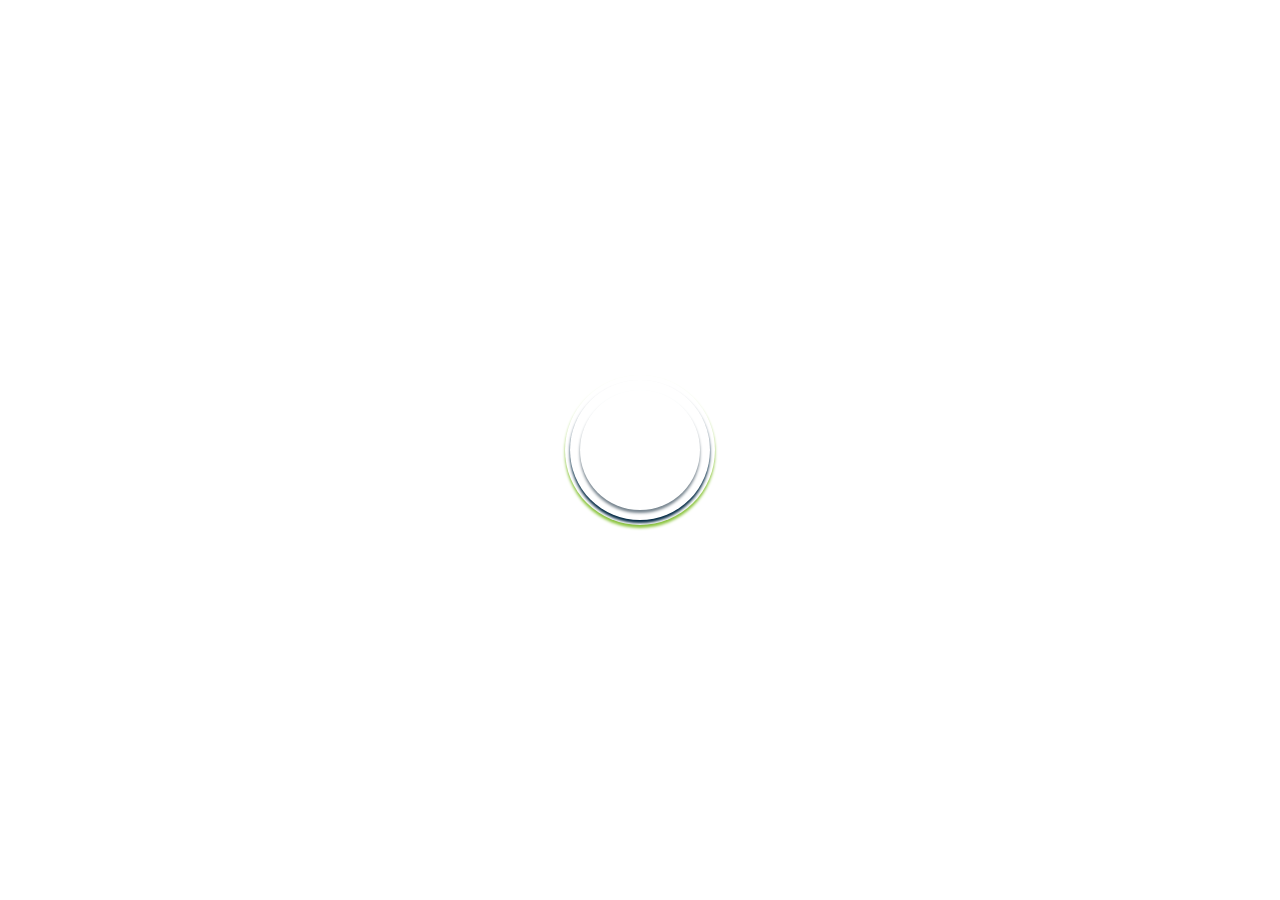
==== index.html @ ec99e716 "Auto-generated commit" ====
<!doctype html>
<html>
<head><base href="https://adjuno-theme.github.io/evcargo-default-theme/">
  <meta charset="utf-8">
  <title>Adjuno Admin Management</title>

  <meta name="viewport" content="width=device-width, initial-scale=1">
  <link rel="icon" type="image/png" href="favicon.png">
  <link rel="icon" type="image/x-icon" href="favicon.ico">
  <link href="//fonts.googleapis.com/css?family=Nunito:300,300i,400,400i,600,600i,700,700i&display=swap" rel="stylesheet">
<link rel="stylesheet" href="styles.d1c748e801313a92c4a6.css"></head>
<body>
  <ngx-app>Loading...</ngx-app>

  <style>@-webkit-keyframes spin{0%{transform:rotate(0)}100%{transform:rotate(360deg)}}@-moz-keyframes spin{0%{-moz-transform:rotate(0)}100%{-moz-transform:rotate(360deg)}}@keyframes spin{0%{transform:rotate(0)}100%{transform:rotate(360deg)}}.spinner{position:fixed;top:0;left:0;width:100%;height:100%;z-index:1003;background: #ffffff;overflow:hidden}  .spinner div:first-child{display:block;position:relative;left:50%;top:50%;width:150px;height:150px;margin:-75px 0 0 -75px;border-radius:50%;box-shadow:0 3px 3px 0 #8dc63f;transform:translate3d(0,0,0);animation:spin 2s linear infinite}  .spinner div:first-child:after,.spinner div:first-child:before{content:'';position:absolute;border-radius:50%}  .spinner div:first-child:before{top:5px;left:5px;right:5px;bottom:5px;box-shadow:0 3px 3px 0 #012842;-webkit-animation:spin 3s linear infinite;animation:spin 3s linear infinite}  .spinner div:first-child:after{top:15px;left:15px;right:15px;bottom:15px;box-shadow:0 3px 3px 0 #76848e;animation:spin 1.5s linear infinite}</style>
  <div id="nb-global-spinner" class="spinner">
    <div class="blob blob-0"></div>
    <div class="blob blob-1"></div>
    <div class="blob blob-2"></div>
    <div class="blob blob-3"></div>
    <div class="blob blob-4"></div>
    <div class="blob blob-5"></div>
  </div>

<script type="text/javascript" src="runtime.bfa1844aef1e2ec334e7.js"></script><script type="text/javascript" src="polyfills.6a606dadf90bb4758290.js"></script><script type="text/javascript" src="scripts.ae7ab52264664e9385f7.js"></script><script type="text/javascript" src="main.8f6094cec7e2398daaf5.js"></script></body>
</html>
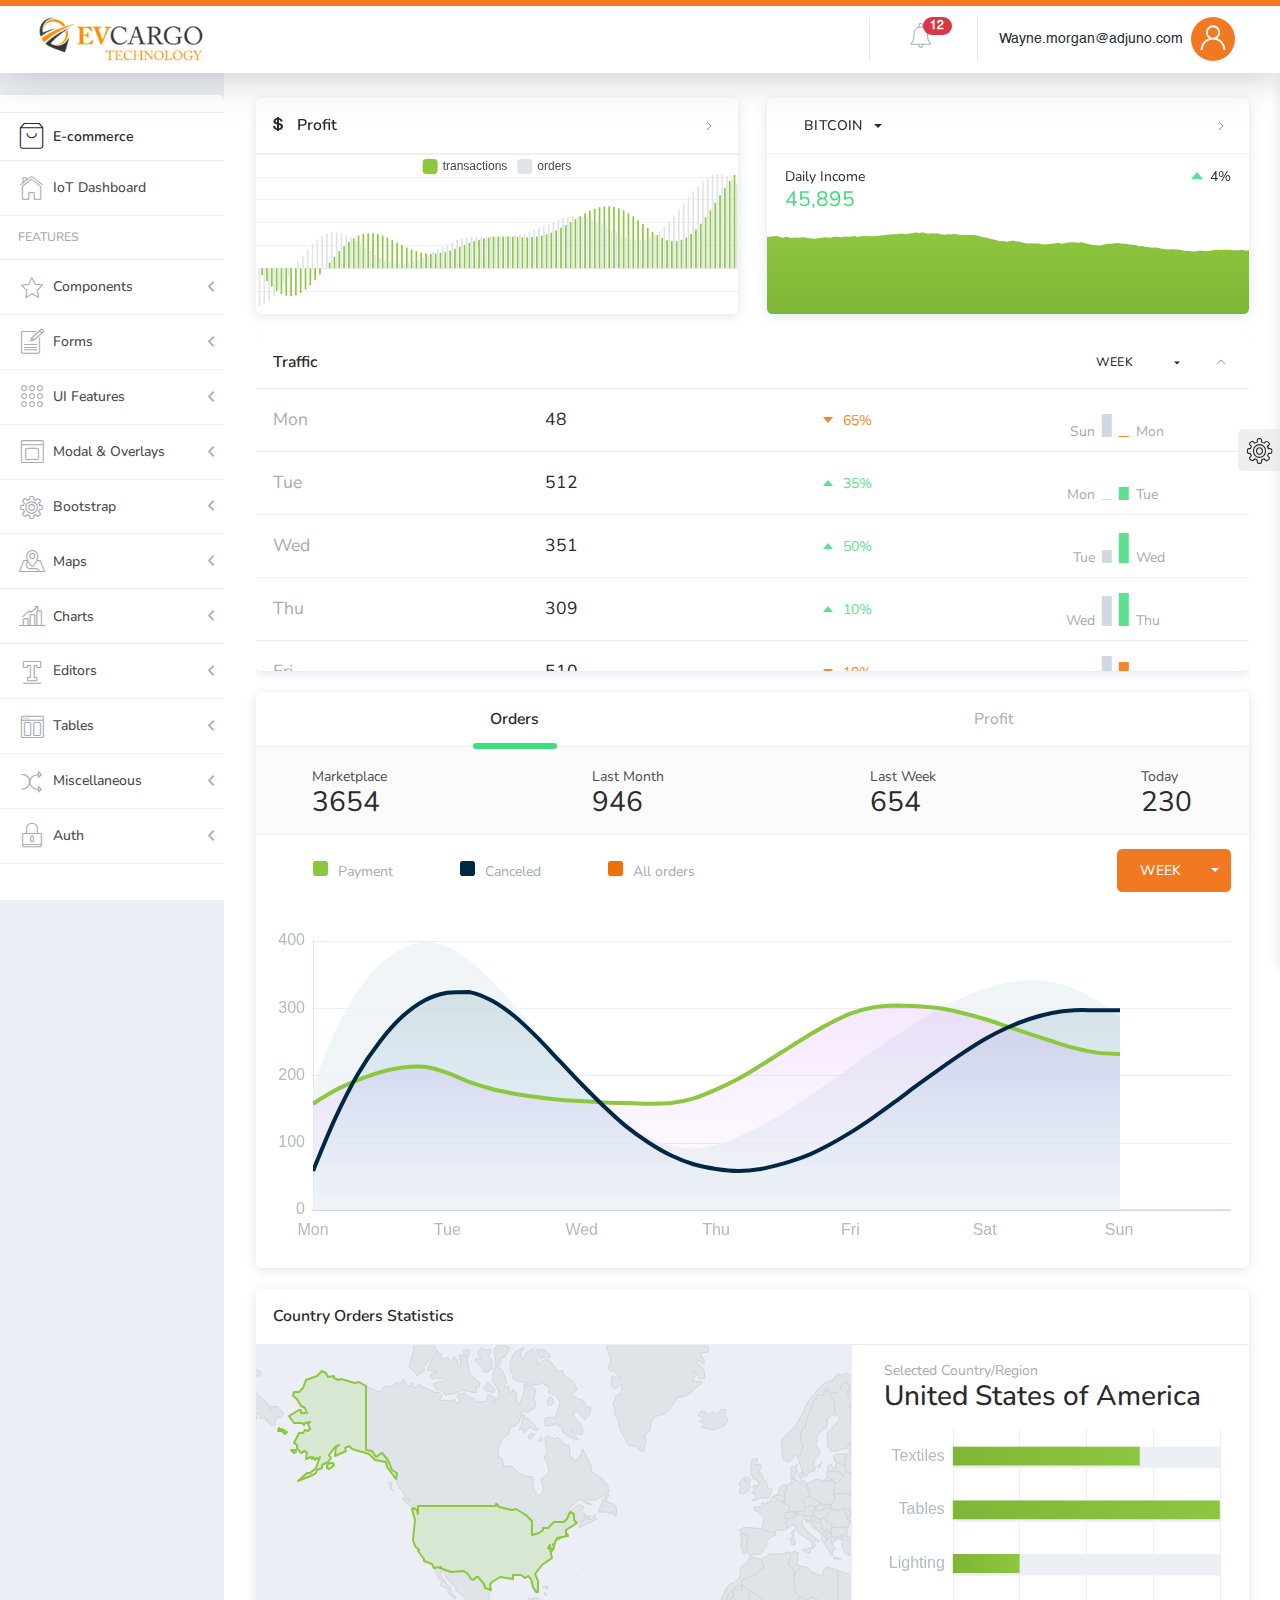
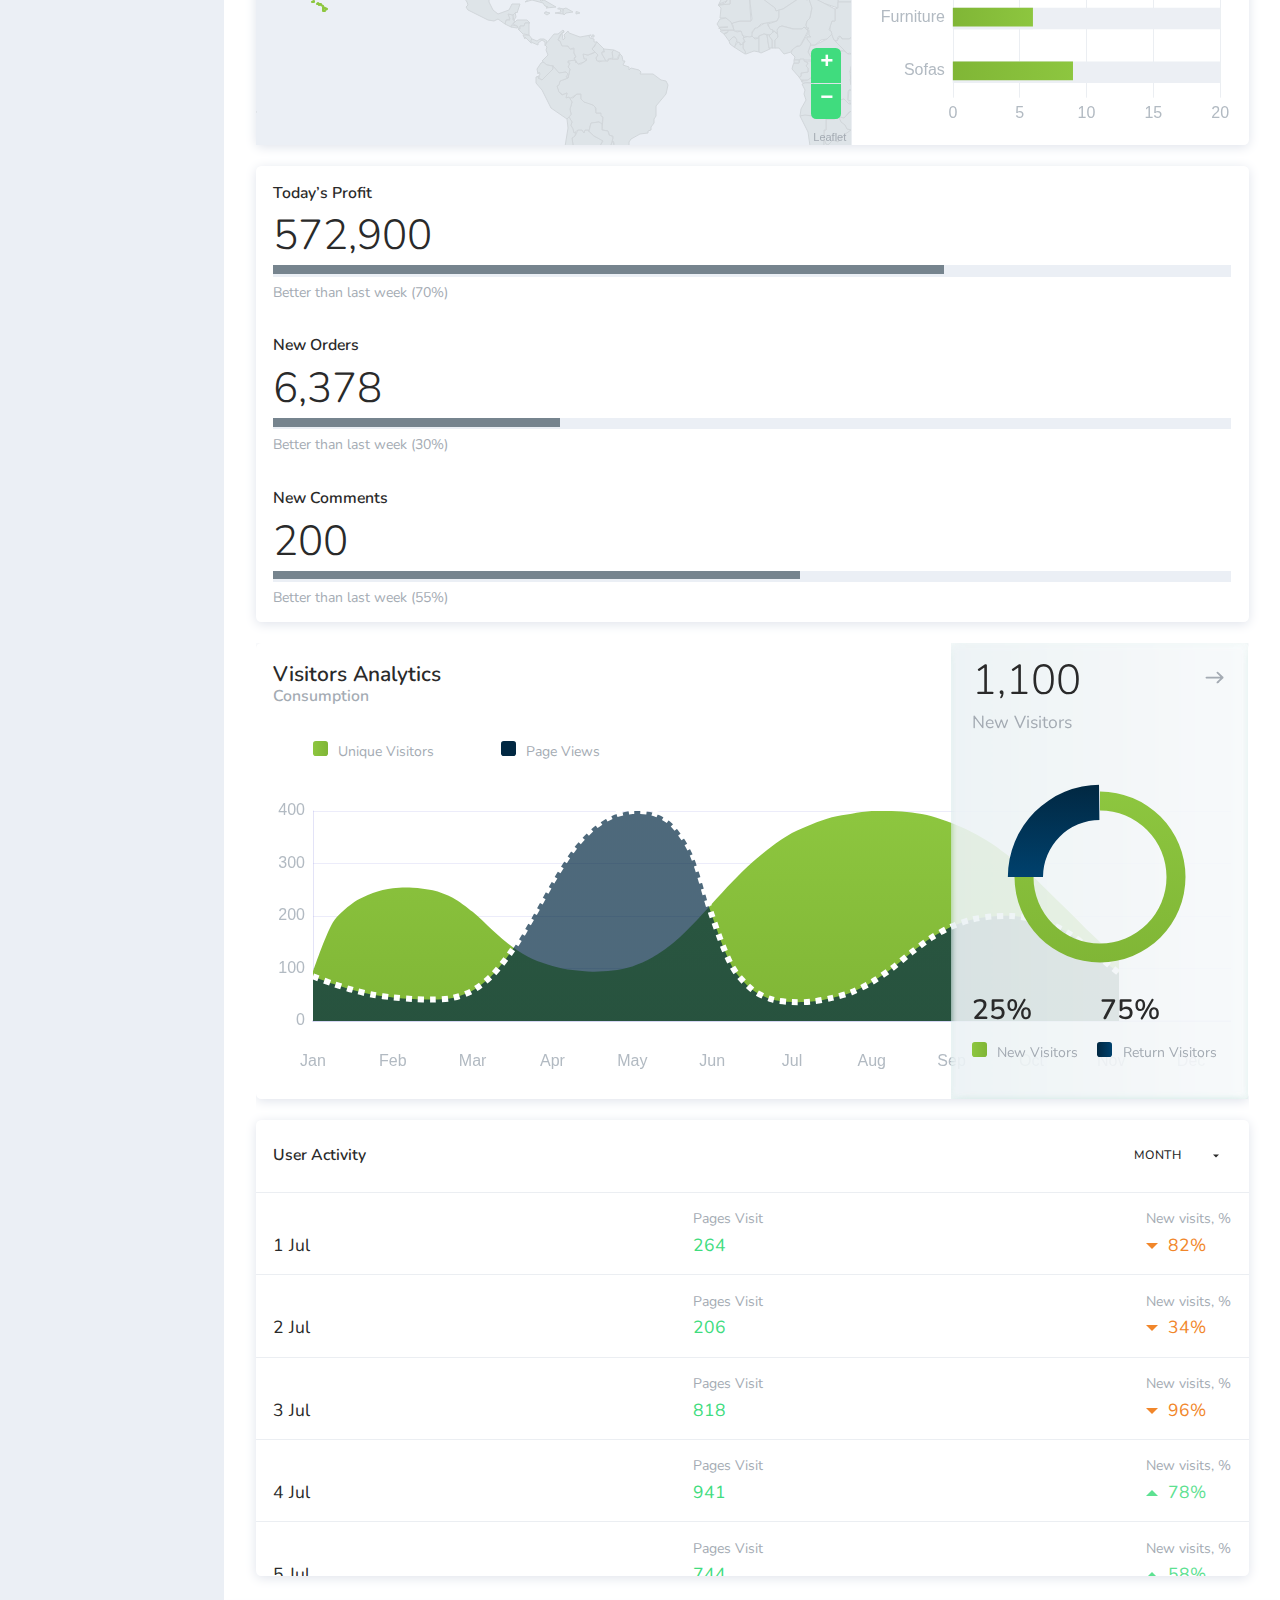
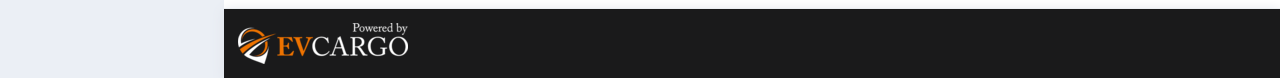
==== commit 7a2edfc6: "Auto-generated commit" ====
--- a/index.html
+++ b/index.html
@@ -1,27 +1,26 @@
-<!doctype html>
-<html>
-<head>-<base href="https://adjuno-theme.github.io/evcargo-default-theme/">
-  <meta charset="utf-8">
-  <title>Adjuno Admin Management</title>
-
-  <meta name="viewport" content="width=device-width, initial-scale=1">
-  <link rel="icon" type="image/png" href="favicon.png">
-  <link rel="icon" type="image/x-icon" href="favicon.ico">
-  <link href="//fonts.googleapis.com/css?family=Nunito:300,300i,400,400i,600,600i,700,700i&display=swap" rel="stylesheet">
-<link rel="stylesheet" href="styles.d1c748e801313a92c4a6.css"></head>
-<body>
-  <ngx-app>Loading...</ngx-app>
-
-  <style>@-webkit-keyframes spin{0%{transform:rotate(0)}100%{transform:rotate(360deg)}}@-moz-keyframes spin{0%{-moz-transform:rotate(0)}100%{-moz-transform:rotate(360deg)}}@keyframes spin{0%{transform:rotate(0)}100%{transform:rotate(360deg)}}.spinner{position:fixed;top:0;left:0;width:100%;height:100%;z-index:1003;background: #ffffff;overflow:hidden}  .spinner div:first-child{display:block;position:relative;left:50%;top:50%;width:150px;height:150px;margin:-75px 0 0 -75px;border-radius:50%;box-shadow:0 3px 3px 0 #8dc63f;transform:translate3d(0,0,0);animation:spin 2s linear infinite}  .spinner div:first-child:after,.spinner div:first-child:before{content:'';position:absolute;border-radius:50%}  .spinner div:first-child:before{top:5px;left:5px;right:5px;bottom:5px;box-shadow:0 3px 3px 0 #012842;-webkit-animation:spin 3s linear infinite;animation:spin 3s linear infinite}  .spinner div:first-child:after{top:15px;left:15px;right:15px;bottom:15px;box-shadow:0 3px 3px 0 #76848e;animation:spin 1.5s linear infinite}</style>
-  <div id="nb-global-spinner" class="spinner">
-    <div class="blob blob-0"></div>
-    <div class="blob blob-1"></div>
-    <div class="blob blob-2"></div>
-    <div class="blob blob-3"></div>
-    <div class="blob blob-4"></div>
-    <div class="blob blob-5"></div>
-  </div>
-
-<script type="text/javascript" src="runtime.bfa1844aef1e2ec334e7.js"></script><script type="text/javascript" src="polyfills.6a606dadf90bb4758290.js"></script><script type="text/javascript" src="scripts.ae7ab52264664e9385f7.js"></script><script type="text/javascript" src="main.8f6094cec7e2398daaf5.js"></script></body>
-</html>
+<!doctype html>
+<html>
+<head>
+  <meta charset="utf-8">
+  <title>Adjuno Admin Management</title>
+
+  <meta name="viewport" content="width=device-width, initial-scale=1">
+  <link rel="icon" type="image/png" href="favicon.png">
+  <link rel="icon" type="image/x-icon" href="favicon.ico">
+  <link href="//fonts.googleapis.com/css?family=Nunito:300,300i,400,400i,600,600i,700,700i&display=swap" rel="stylesheet">
+<link rel="stylesheet" href="styles.683ed23630649c863e9c.css"></head>
+<body>
+  <ngx-app>Loading...</ngx-app>
+
+  <style>@-webkit-keyframes spin{0%{transform:rotate(0)}100%{transform:rotate(360deg)}}@-moz-keyframes spin{0%{-moz-transform:rotate(0)}100%{-moz-transform:rotate(360deg)}}@keyframes spin{0%{transform:rotate(0)}100%{transform:rotate(360deg)}}.spinner{position:fixed;top:0;left:0;width:100%;height:100%;z-index:1003;background: #ffffff;overflow:hidden}  .spinner div:first-child{display:block;position:relative;left:50%;top:50%;width:150px;height:150px;margin:-75px 0 0 -75px;border-radius:50%;box-shadow:0 3px 3px 0 #8dc63f;transform:translate3d(0,0,0);animation:spin 2s linear infinite}  .spinner div:first-child:after,.spinner div:first-child:before{content:'';position:absolute;border-radius:50%}  .spinner div:first-child:before{top:5px;left:5px;right:5px;bottom:5px;box-shadow:0 3px 3px 0 #012842;-webkit-animation:spin 3s linear infinite;animation:spin 3s linear infinite}  .spinner div:first-child:after{top:15px;left:15px;right:15px;bottom:15px;box-shadow:0 3px 3px 0 #76848e;animation:spin 1.5s linear infinite}</style>
+  <div id="nb-global-spinner" class="spinner">
+    <div class="blob blob-0"></div>
+    <div class="blob blob-1"></div>
+    <div class="blob blob-2"></div>
+    <div class="blob blob-3"></div>
+    <div class="blob blob-4"></div>
+    <div class="blob blob-5"></div>
+  </div>
+
+<script type="text/javascript" src="runtime.a4d136b8e45cb15deddc.js"></script><script type="text/javascript" src="polyfills.6a606dadf90bb4758290.js"></script><script type="text/javascript" src="scripts.ae7ab52264664e9385f7.js"></script><script type="text/javascript" src="main.03515980214619b81fa0.js"></script></body>
+</html>
--- a/styles.683ed23630649c863e9c.css
+++ b/styles.683ed23630649c863e9c.css
@@ -0,0 +1,31 @@
+@charset "UTF-8";/*!
+ * Bootstrap v4.0.0 (https://getbootstrap.com)
+ * Copyright 2011-2018 The Bootstrap Authors
+ * Copyright 2011-2018 Twitter, Inc.
+ * Licensed under MIT (https://github.com/twbs/bootstrap/blob/master/LICENSE)
+ */:root{--blue:#007bff;--indigo:#6610f2;--purple:#6f42c1;--pink:#e83e8c;--red:#dc3545;--orange:#fd7e14;--yellow:#ffc107;--green:#28a745;--teal:#20c997;--cyan:#17a2b8;--white:#fff;--gray:#6c757d;--gray-dark:#343a40;--primary:#007bff;--secondary:#6c757d;--success:#28a745;--info:#17a2b8;--warning:#ffc107;--danger:#dc3545;--light:#f8f9fa;--dark:#343a40;--breakpoint-xs:0;--breakpoint-sm:576px;--breakpoint-md:768px;--breakpoint-lg:992px;--breakpoint-xl:1200px;--font-family-sans-serif:-apple-system,BlinkMacSystemFont,"Segoe UI",Roboto,"Helvetica Neue",Arial,sans-serif,"Apple Color Emoji","Segoe UI Emoji","Segoe UI Symbol";--font-family-monospace:SFMono-Regular,Menlo,Monaco,Consolas,"Liberation Mono","Courier New",monospace}*,::after,::before{box-sizing:border-box}html{font-family:sans-serif;-webkit-text-size-adjust:100%;-ms-text-size-adjust:100%;-ms-overflow-style:scrollbar;-webkit-tap-highlight-color:transparent}@-ms-viewport{width:device-width}article,aside,dialog,figcaption,figure,footer,header,hgroup,main,nav,section{display:block}body{font-family:-apple-system,BlinkMacSystemFont,"Segoe UI",Roboto,"Helvetica Neue",Arial,sans-serif,"Apple Color Emoji","Segoe UI Emoji","Segoe UI Symbol";font-size:1rem;font-weight:400;line-height:1.5;color:#212529;text-align:left;background-color:#fff}[tabindex="-1"]:focus{outline:0!important}h1,h2,h3,h4,h5,h6{margin-top:0;margin-bottom:.5rem}dl,ol,p,ul{margin-top:0;margin-bottom:1rem}abbr[data-original-title],abbr[title]{text-decoration:underline;-webkit-text-decoration:underline dotted;text-decoration:underline dotted;cursor:help;border-bottom:0}address{margin-bottom:1rem;font-style:normal;line-height:inherit}ol ol,ol ul,ul ol,ul ul{margin-bottom:0}dt{font-weight:700}dd{margin-bottom:.5rem;margin-left:0}blockquote,figure{margin:0 0 1rem}dfn{font-style:italic}a{color:#007bff;text-decoration:none;-webkit-text-decoration-skip:objects}a:hover{color:#0056b3;text-decoration:underline}a:not([href]):not([tabindex]),a:not([href]):not([tabindex]):focus,a:not([href]):not([tabindex]):hover{color:inherit;text-decoration:none}a:not([href]):not([tabindex]):focus{outline:0}pre{margin-top:0;margin-bottom:1rem;overflow:auto;-ms-overflow-style:scrollbar}svg:not(:root){overflow:hidden}table{border-collapse:collapse}caption{padding-top:.75rem;padding-bottom:.75rem;color:#6c757d;text-align:left;caption-side:bottom}th{text-align:inherit}label{display:inline-block;margin-bottom:.5rem}button{border-radius:0}button:focus{outline:dotted 1px;outline:-webkit-focus-ring-color auto 5px}button,input,optgroup,select,textarea{font-family:inherit}[type=reset],[type=submit],button,html [type=button]{-webkit-appearance:button}input[type=checkbox],input[type=radio]{box-sizing:border-box;padding:0}input[type=date],input[type=datetime-local],input[type=month],input[type=time]{-webkit-appearance:listbox}textarea{resize:vertical;overflow:auto}fieldset{min-width:0;margin:0;border:0}legend{width:100%;max-width:100%;margin-bottom:.5rem;font-size:1.5rem;line-height:inherit;color:inherit}[type=search]{outline-offset:-2px;-webkit-appearance:none}[type=search]::-webkit-search-cancel-button,[type=search]::-webkit-search-decoration{-webkit-appearance:none}::-webkit-file-upload-button{font:inherit;-webkit-appearance:button}output{display:inline-block}summary{cursor:pointer;display:list-item}[hidden]{display:none!important}.h1,.h2,.h3,.h4,.h5,.h6,h1,h2,h3,h4,h5,h6{margin-bottom:.5rem;font-family:inherit;font-weight:500;line-height:1.2;color:inherit}.h1,h1{font-size:2.5rem}.h2,h2{font-size:2rem}.h3,h3{font-size:1.75rem}.h4,h4{font-size:1.5rem}.h5,h5{font-size:1.25rem}.h6,h6{font-size:1rem}.lead{font-size:1.25rem;font-weight:300}.display-1{font-size:6rem;font-weight:300;line-height:1.2}.display-2{font-size:5.5rem;font-weight:300;line-height:1.2}.display-3{font-size:4.5rem;font-weight:300;line-height:1.2}.display-4{font-size:3.5rem;font-weight:300;line-height:1.2}hr{box-sizing:content-box;margin-top:1rem;margin-bottom:1rem;border:0;border-top:1px solid rgba(0,0,0,.1)}.small,small{font-size:80%;font-weight:400}.mark,mark{padding:.2em;background-color:#fcf8e3}.list-inline,.list-unstyled{padding-left:0;list-style:none}.list-inline-item{display:inline-block}.list-inline-item:not(:last-child){margin-right:.5rem}.initialism{font-size:90%;text-transform:uppercase}.blockquote{margin-bottom:1rem;font-size:1.25rem}.blockquote-footer{display:block;font-size:80%;color:#6c757d}.blockquote-footer::before{content:"\2014 \00A0"}.img-fluid{max-width:100%;height:auto}.img-thumbnail{padding:.25rem;background-color:#fff;border:1px solid #dee2e6;border-radius:.25rem;max-width:100%;height:auto}.figure{display:inline-block}.figure-img{margin-bottom:.5rem;line-height:1}.figure-caption{font-size:90%;color:#6c757d}code,kbd,pre,samp{font-family:SFMono-Regular,Menlo,Monaco,Consolas,"Liberation Mono","Courier New",monospace}code{color:#e83e8c;word-break:break-word}a>code{color:inherit}kbd{padding:.2rem .4rem;color:#fff;background-color:#212529;border-radius:.2rem}kbd kbd{padding:0;font-size:100%;font-weight:700}pre code{font-size:inherit;color:inherit;word-break:normal}.pre-scrollable{max-height:340px;overflow-y:scroll}.row{display:-ms-flexbox;display:flex;-ms-flex-wrap:wrap;flex-wrap:wrap}.col,.col-1,.col-10,.col-11,.col-12,.col-2,.col-3,.col-4,.col-5,.col-6,.col-7,.col-8,.col-9,.col-auto,.col-lg,.col-lg-1,.col-lg-10,.col-lg-11,.col-lg-12,.col-lg-2,.col-lg-3,.col-lg-4,.col-lg-5,.col-lg-6,.col-lg-7,.col-lg-8,.col-lg-9,.col-lg-auto,.col-md,.col-md-1,.col-md-10,.col-md-11,.col-md-12,.col-md-2,.col-md-3,.col-md-4,.col-md-5,.col-md-6,.col-md-7,.col-md-8,.col-md-9,.col-md-auto,.col-sm,.col-sm-1,.col-sm-10,.col-sm-11,.col-sm-12,.col-sm-2,.col-sm-3,.col-sm-4,.col-sm-5,.col-sm-6,.col-sm-7,.col-sm-8,.col-sm-9,.col-sm-auto,.col-xl,.col-xl-1,.col-xl-10,.col-xl-11,.col-xl-12,.col-xl-2,.col-xl-3,.col-xl-4,.col-xl-5,.col-xl-6,.col-xl-7,.col-xl-8,.col-xl-9,.col-xl-auto{min-height:1px}.col{-ms-flex-preferred-size:0;flex-basis:0;-ms-flex-positive:1;flex-grow:1;max-width:100%}.col-auto{-ms-flex:0 0 auto;flex:0 0 auto;max-width:none}.col-1{-ms-flex:0 0 8.333333%;flex:0 0 8.333333%;max-width:8.333333%}.col-2{-ms-flex:0 0 16.666667%;flex:0 0 16.666667%;max-width:16.666667%}.col-3{-ms-flex:0 0 25%;flex:0 0 25%;max-width:25%}.col-4{-ms-flex:0 0 33.333333%;flex:0 0 33.333333%;max-width:33.333333%}.col-5{-ms-flex:0 0 41.666667%;flex:0 0 41.666667%;max-width:41.666667%}.col-6{-ms-flex:0 0 50%;flex:0 0 50%;max-width:50%}.col-7{-ms-flex:0 0 58.333333%;flex:0 0 58.333333%;max-width:58.333333%}.col-8{-ms-flex:0 0 66.666667%;flex:0 0 66.666667%;max-width:66.666667%}.col-9{-ms-flex:0 0 75%;flex:0 0 75%;max-width:75%}.col-10{-ms-flex:0 0 83.333333%;flex:0 0 83.333333%;max-width:83.333333%}.col-11{-ms-flex:0 0 91.666667%;flex:0 0 91.666667%;max-width:91.666667%}.col-12{-ms-flex:0 0 100%;flex:0 0 100%;max-width:100%}.order-first{-ms-flex-order:-1;order:-1}.order-last{-ms-flex-order:13;order:13}.order-0{-ms-flex-order:0;order:0}.order-1{-ms-flex-order:1;order:1}.order-2{-ms-flex-order:2;order:2}.order-3{-ms-flex-order:3;order:3}.order-4{-ms-flex-order:4;order:4}.order-5{-ms-flex-order:5;order:5}.order-6{-ms-flex-order:6;order:6}.order-7{-ms-flex-order:7;order:7}.order-8{-ms-flex-order:8;order:8}.order-9{-ms-flex-order:9;order:9}.order-10{-ms-flex-order:10;order:10}.order-11{-ms-flex-order:11;order:11}.order-12{-ms-flex-order:12;order:12}@media (min-width:576px){.col-sm{-ms-flex-preferred-size:0;flex-basis:0;-ms-flex-positive:1;flex-grow:1;max-width:100%}.col-sm-auto{-ms-flex:0 0 auto;flex:0 0 auto;width:auto;max-width:none}.col-sm-1{-ms-flex:0 0 8.333333%;flex:0 0 8.333333%;max-width:8.333333%}.col-sm-2{-ms-flex:0 0 16.666667%;flex:0 0 16.666667%;max-width:16.666667%}.col-sm-3{-ms-flex:0 0 25%;flex:0 0 25%;max-width:25%}.col-sm-4{-ms-flex:0 0 33.333333%;flex:0 0 33.333333%;max-width:33.333333%}.col-sm-5{-ms-flex:0 0 41.666667%;flex:0 0 41.666667%;max-width:41.666667%}.col-sm-6{-ms-flex:0 0 50%;flex:0 0 50%;max-width:50%}.col-sm-7{-ms-flex:0 0 58.333333%;flex:0 0 58.333333%;max-width:58.333333%}.col-sm-8{-ms-flex:0 0 66.666667%;flex:0 0 66.666667%;max-width:66.666667%}.col-sm-9{-ms-flex:0 0 75%;flex:0 0 75%;max-width:75%}.col-sm-10{-ms-flex:0 0 83.333333%;flex:0 0 83.333333%;max-width:83.333333%}.col-sm-11{-ms-flex:0 0 91.666667%;flex:0 0 91.666667%;max-width:91.666667%}.col-sm-12{-ms-flex:0 0 100%;flex:0 0 100%;max-width:100%}.order-sm-first{-ms-flex-order:-1;order:-1}.order-sm-last{-ms-flex-order:13;order:13}.order-sm-0{-ms-flex-order:0;order:0}.order-sm-1{-ms-flex-order:1;order:1}.order-sm-2{-ms-flex-order:2;order:2}.order-sm-3{-ms-flex-order:3;order:3}.order-sm-4{-ms-flex-order:4;order:4}.order-sm-5{-ms-flex-order:5;order:5}.order-sm-6{-ms-flex-order:6;order:6}.order-sm-7{-ms-flex-order:7;order:7}.order-sm-8{-ms-flex-order:8;order:8}.order-sm-9{-ms-flex-order:9;order:9}.order-sm-10{-ms-flex-order:10;order:10}.order-sm-11{-ms-flex-order:11;order:11}.order-sm-12{-ms-flex-order:12;order:12}.offset-sm-0{margin-left:0}.offset-sm-1{margin-left:8.333333%}.offset-sm-2{margin-left:16.666667%}.offset-sm-3{margin-left:25%}.offset-sm-4{margin-left:33.333333%}.offset-sm-5{margin-left:41.666667%}.offset-sm-6{margin-left:50%}.offset-sm-7{margin-left:58.333333%}.offset-sm-8{margin-left:66.666667%}.offset-sm-9{margin-left:75%}.offset-sm-10{margin-left:83.333333%}.offset-sm-11{margin-left:91.666667%}}@media (min-width:768px){.col-md{-ms-flex-preferred-size:0;flex-basis:0;-ms-flex-positive:1;flex-grow:1;max-width:100%}.col-md-auto{-ms-flex:0 0 auto;flex:0 0 auto;width:auto;max-width:none}.col-md-1{-ms-flex:0 0 8.333333%;flex:0 0 8.333333%;max-width:8.333333%}.col-md-2{-ms-flex:0 0 16.666667%;flex:0 0 16.666667%;max-width:16.666667%}.col-md-3{-ms-flex:0 0 25%;flex:0 0 25%;max-width:25%}.col-md-4{-ms-flex:0 0 33.333333%;flex:0 0 33.333333%;max-width:33.333333%}.col-md-5{-ms-flex:0 0 41.666667%;flex:0 0 41.666667%;max-width:41.666667%}.col-md-6{-ms-flex:0 0 50%;flex:0 0 50%;max-width:50%}.col-md-7{-ms-flex:0 0 58.333333%;flex:0 0 58.333333%;max-width:58.333333%}.col-md-8{-ms-flex:0 0 66.666667%;flex:0 0 66.666667%;max-width:66.666667%}.col-md-9{-ms-flex:0 0 75%;flex:0 0 75%;max-width:75%}.col-md-10{-ms-flex:0 0 83.333333%;flex:0 0 83.333333%;max-width:83.333333%}.col-md-11{-ms-flex:0 0 91.666667%;flex:0 0 91.666667%;max-width:91.666667%}.col-md-12{-ms-flex:0 0 100%;flex:0 0 100%;max-width:100%}.order-md-first{-ms-flex-order:-1;order:-1}.order-md-last{-ms-flex-order:13;order:13}.order-md-0{-ms-flex-order:0;order:0}.order-md-1{-ms-flex-order:1;order:1}.order-md-2{-ms-flex-order:2;order:2}.order-md-3{-ms-flex-order:3;order:3}.order-md-4{-ms-flex-order:4;order:4}.order-md-5{-ms-flex-order:5;order:5}.order-md-6{-ms-flex-order:6;order:6}.order-md-7{-ms-flex-order:7;order:7}.order-md-8{-ms-flex-order:8;order:8}.order-md-9{-ms-flex-order:9;order:9}.order-md-10{-ms-flex-order:10;order:10}.order-md-11{-ms-flex-order:11;order:11}.order-md-12{-ms-flex-order:12;order:12}.offset-md-0{margin-left:0}.offset-md-1{margin-left:8.333333%}.offset-md-2{margin-left:16.666667%}.offset-md-3{margin-left:25%}.offset-md-4{margin-left:33.333333%}.offset-md-5{margin-left:41.666667%}.offset-md-6{margin-left:50%}.offset-md-7{margin-left:58.333333%}.offset-md-8{margin-left:66.666667%}.offset-md-9{margin-left:75%}.offset-md-10{margin-left:83.333333%}.offset-md-11{margin-left:91.666667%}}@media (min-width:992px){.col-lg{-ms-flex-preferred-size:0;flex-basis:0;-ms-flex-positive:1;flex-grow:1;max-width:100%}.col-lg-auto{-ms-flex:0 0 auto;flex:0 0 auto;width:auto;max-width:none}.col-lg-1{-ms-flex:0 0 8.333333%;flex:0 0 8.333333%;max-width:8.333333%}.col-lg-2{-ms-flex:0 0 16.666667%;flex:0 0 16.666667%;max-width:16.666667%}.col-lg-3{-ms-flex:0 0 25%;flex:0 0 25%;max-width:25%}.col-lg-4{-ms-flex:0 0 33.333333%;flex:0 0 33.333333%;max-width:33.333333%}.col-lg-5{-ms-flex:0 0 41.666667%;flex:0 0 41.666667%;max-width:41.666667%}.col-lg-6{-ms-flex:0 0 50%;flex:0 0 50%;max-width:50%}.col-lg-7{-ms-flex:0 0 58.333333%;flex:0 0 58.333333%;max-width:58.333333%}.col-lg-8{-ms-flex:0 0 66.666667%;flex:0 0 66.666667%;max-width:66.666667%}.col-lg-9{-ms-flex:0 0 75%;flex:0 0 75%;max-width:75%}.col-lg-10{-ms-flex:0 0 83.333333%;flex:0 0 83.333333%;max-width:83.333333%}.col-lg-11{-ms-flex:0 0 91.666667%;flex:0 0 91.666667%;max-width:91.666667%}.col-lg-12{-ms-flex:0 0 100%;flex:0 0 100%;max-width:100%}.order-lg-first{-ms-flex-order:-1;order:-1}.order-lg-last{-ms-flex-order:13;order:13}.order-lg-0{-ms-flex-order:0;order:0}.order-lg-1{-ms-flex-order:1;order:1}.order-lg-2{-ms-flex-order:2;order:2}.order-lg-3{-ms-flex-order:3;order:3}.order-lg-4{-ms-flex-order:4;order:4}.order-lg-5{-ms-flex-order:5;order:5}.order-lg-6{-ms-flex-order:6;order:6}.order-lg-7{-ms-flex-order:7;order:7}.order-lg-8{-ms-flex-order:8;order:8}.order-lg-9{-ms-flex-order:9;order:9}.order-lg-10{-ms-flex-order:10;order:10}.order-lg-11{-ms-flex-order:11;order:11}.order-lg-12{-ms-flex-order:12;order:12}.offset-lg-0{margin-left:0}.offset-lg-1{margin-left:8.333333%}.offset-lg-2{margin-left:16.666667%}.offset-lg-3{margin-left:25%}.offset-lg-4{margin-left:33.333333%}.offset-lg-5{margin-left:41.666667%}.offset-lg-6{margin-left:50%}.offset-lg-7{margin-left:58.333333%}.offset-lg-8{margin-left:66.666667%}.offset-lg-9{margin-left:75%}.offset-lg-10{margin-left:83.333333%}.offset-lg-11{margin-left:91.666667%}}@media (min-width:1200px){.col-xl{-ms-flex-preferred-size:0;flex-basis:0;-ms-flex-positive:1;flex-grow:1;max-width:100%}.col-xl-auto{-ms-flex:0 0 auto;flex:0 0 auto;width:auto;max-width:none}.col-xl-1{-ms-flex:0 0 8.333333%;flex:0 0 8.333333%;max-width:8.333333%}.col-xl-2{-ms-flex:0 0 16.666667%;flex:0 0 16.666667%;max-width:16.666667%}.col-xl-3{-ms-flex:0 0 25%;flex:0 0 25%;max-width:25%}.col-xl-4{-ms-flex:0 0 33.333333%;flex:0 0 33.333333%;max-width:33.333333%}.col-xl-5{-ms-flex:0 0 41.666667%;flex:0 0 41.666667%;max-width:41.666667%}.col-xl-6{-ms-flex:0 0 50%;flex:0 0 50%;max-width:50%}.col-xl-7{-ms-flex:0 0 58.333333%;flex:0 0 58.333333%;max-width:58.333333%}.col-xl-8{-ms-flex:0 0 66.666667%;flex:0 0 66.666667%;max-width:66.666667%}.col-xl-9{-ms-flex:0 0 75%;flex:0 0 75%;max-width:75%}.col-xl-10{-ms-flex:0 0 83.333333%;flex:0 0 83.333333%;max-width:83.333333%}.col-xl-11{-ms-flex:0 0 91.666667%;flex:0 0 91.666667%;max-width:91.666667%}.col-xl-12{-ms-flex:0 0 100%;flex:0 0 100%;max-width:100%}.order-xl-first{-ms-flex-order:-1;order:-1}.order-xl-last{-ms-flex-order:13;order:13}.order-xl-0{-ms-flex-order:0;order:0}.order-xl-1{-ms-flex-order:1;order:1}.order-xl-2{-ms-flex-order:2;order:2}.order-xl-3{-ms-flex-order:3;order:3}.order-xl-4{-ms-flex-order:4;order:4}.order-xl-5{-ms-flex-order:5;order:5}.order-xl-6{-ms-flex-order:6;order:6}.order-xl-7{-ms-flex-order:7;order:7}.order-xl-8{-ms-flex-order:8;order:8}.order-xl-9{-ms-flex-order:9;order:9}.order-xl-10{-ms-flex-order:10;order:10}.order-xl-11{-ms-flex-order:11;order:11}.order-xl-12{-ms-flex-order:12;order:12}.offset-xl-0{margin-left:0}.offset-xl-1{margin-left:8.333333%}.offset-xl-2{margin-left:16.666667%}.offset-xl-3{margin-left:25%}.offset-xl-4{margin-left:33.333333%}.offset-xl-5{margin-left:41.666667%}.offset-xl-6{margin-left:50%}.offset-xl-7{margin-left:58.333333%}.offset-xl-8{margin-left:66.666667%}.offset-xl-9{margin-left:75%}.offset-xl-10{margin-left:83.333333%}.offset-xl-11{margin-left:91.666667%}}.table{width:100%;max-width:100%;margin-bottom:1rem;background-color:transparent}.table td,.table th{padding:.75rem;vertical-align:top;border-top:1px solid #dee2e6}.table thead th{vertical-align:bottom;border-bottom:2px solid #dee2e6}.table tbody+tbody{border-top:2px solid #dee2e6}.table .table{background-color:#fff}.table-sm td,.table-sm th{padding:.3rem}.table-bordered,.table-bordered td,.table-bordered th{border:1px solid #dee2e6}.table-bordered thead td,.table-bordered thead th{border-bottom-width:2px}.table-striped tbody tr:nth-of-type(odd){background-color:rgba(0,0,0,.05)}.table-hover tbody tr:hover{background-color:rgba(0,0,0,.075)}.table-primary,.table-primary>td,.table-primary>th{background-color:#b8daff}.table-hover .table-primary:hover,.table-hover .table-primary:hover>td,.table-hover .table-primary:hover>th{background-color:#9fcdff}.table-secondary,.table-secondary>td,.table-secondary>th{background-color:#d6d8db}.table-hover .table-secondary:hover,.table-hover .table-secondary:hover>td,.table-hover .table-secondary:hover>th{background-color:#c8cbcf}.table-success,.table-success>td,.table-success>th{background-color:#c3e6cb}.table-hover .table-success:hover,.table-hover .table-success:hover>td,.table-hover .table-success:hover>th{background-color:#b1dfbb}.table-info,.table-info>td,.table-info>th{background-color:#bee5eb}.table-hover .table-info:hover,.table-hover .table-info:hover>td,.table-hover .table-info:hover>th{background-color:#abdde5}.table-warning,.table-warning>td,.table-warning>th{background-color:#ffeeba}.table-hover .table-warning:hover,.table-hover .table-warning:hover>td,.table-hover .table-warning:hover>th{background-color:#ffe8a1}.table-danger,.table-danger>td,.table-danger>th{background-color:#f5c6cb}.table-hover .table-danger:hover,.table-hover .table-danger:hover>td,.table-hover .table-danger:hover>th{background-color:#f1b0b7}.table-light,.table-light>td,.table-light>th{background-color:#fdfdfe}.table-hover .table-light:hover,.table-hover .table-light:hover>td,.table-hover .table-light:hover>th{background-color:#ececf6}.table-dark,.table-dark>td,.table-dark>th{background-color:#c6c8ca}.table-hover .table-dark:hover,.table-hover .table-dark:hover>td,.table-hover .table-dark:hover>th{background-color:#b9bbbe}.table-active,.table-active>td,.table-active>th,.table-hover .table-active:hover,.table-hover .table-active:hover>td,.table-hover .table-active:hover>th{background-color:rgba(0,0,0,.075)}.table .thead-dark th{color:#fff;background-color:#212529;border-color:#32383e}.table .thead-light th{color:#495057;background-color:#e9ecef;border-color:#dee2e6}.table-dark{color:#fff;background-color:#212529}.table-dark td,.table-dark th,.table-dark thead th{border-color:#32383e}.table-dark.table-bordered{border:0}.table-dark.table-striped tbody tr:nth-of-type(odd){background-color:rgba(255,255,255,.05)}.table-dark.table-hover tbody tr:hover{background-color:rgba(255,255,255,.075)}@media (max-width:575.98px){.table-responsive-sm{display:block;width:100%;overflow-x:auto;-webkit-overflow-scrolling:touch;-ms-overflow-style:-ms-autohiding-scrollbar}.table-responsive-sm>.table-bordered{border:0}}@media (max-width:767.98px){.table-responsive-md{display:block;width:100%;overflow-x:auto;-webkit-overflow-scrolling:touch;-ms-overflow-style:-ms-autohiding-scrollbar}.table-responsive-md>.table-bordered{border:0}}@media (max-width:991.98px){.table-responsive-lg{display:block;width:100%;overflow-x:auto;-webkit-overflow-scrolling:touch;-ms-overflow-style:-ms-autohiding-scrollbar}.table-responsive-lg>.table-bordered{border:0}}@media (max-width:1199.98px){.table-responsive-xl{display:block;width:100%;overflow-x:auto;-webkit-overflow-scrolling:touch;-ms-overflow-style:-ms-autohiding-scrollbar}.table-responsive-xl>.table-bordered{border:0}}.table-responsive{display:block;width:100%;overflow-x:auto;-webkit-overflow-scrolling:touch;-ms-overflow-style:-ms-autohiding-scrollbar}.table-responsive>.table-bordered{border:0}.form-control{display:block;width:100%;padding:.375rem .75rem;font-size:1rem;line-height:1.5;color:#495057;background-color:#fff;background-clip:padding-box;border:1px solid #ced4da;border-radius:.25rem;transition:border-color .15s ease-in-out,box-shadow .15s ease-in-out}.form-control::-ms-expand{background-color:transparent;border:0}.form-control:focus{color:#495057;background-color:#fff;border-color:#80bdff;outline:0;box-shadow:0 0 0 .2rem rgba(0,123,255,.25)}.form-control::-webkit-input-placeholder{color:#6c757d;opacity:1}.form-control::-moz-placeholder{color:#6c757d;opacity:1}.form-control:-ms-input-placeholder{color:#6c757d;opacity:1}.form-control::-ms-input-placeholder{color:#6c757d;opacity:1}.form-control::placeholder{color:#6c757d;opacity:1}.form-control:disabled,.form-control[readonly]{background-color:#e9ecef;opacity:1}select.form-control:not([size]):not([multiple]){height:calc(2.25rem + 2px)}select.form-control:focus::-ms-value{color:#495057;background-color:#fff}.form-control-file,.form-control-range{display:block;width:100%}.col-form-label{padding-top:calc(.375rem + 1px);padding-bottom:calc(.375rem + 1px);margin-bottom:0;font-size:inherit;line-height:1.5}.col-form-label-lg{padding-top:calc(.5rem + 1px);padding-bottom:calc(.5rem + 1px);font-size:1.25rem;line-height:1.5}.col-form-label-sm{padding-top:calc(.25rem + 1px);padding-bottom:calc(.25rem + 1px);font-size:.875rem;line-height:1.5}.form-control-plaintext{display:block;width:100%;padding-top:.375rem;padding-bottom:.375rem;margin-bottom:0;line-height:1.5;background-color:transparent;border:solid transparent;border-width:1px 0}.form-control-plaintext.form-control-lg,.form-control-plaintext.form-control-sm,.input-group-lg>.form-control-plaintext.form-control,.input-group-lg>.input-group-append>.form-control-plaintext.btn,.input-group-lg>.input-group-append>.form-control-plaintext.input-group-text,.input-group-lg>.input-group-prepend>.form-control-plaintext.btn,.input-group-lg>.input-group-prepend>.form-control-plaintext.input-group-text,.input-group-sm>.form-control-plaintext.form-control,.input-group-sm>.input-group-append>.form-control-plaintext.btn,.input-group-sm>.input-group-append>.form-control-plaintext.input-group-text,.input-group-sm>.input-group-prepend>.form-control-plaintext.btn,.input-group-sm>.input-group-prepend>.form-control-plaintext.input-group-text{padding-right:0;padding-left:0}.form-control-sm,.input-group-sm>.form-control,.input-group-sm>.input-group-append>.btn,.input-group-sm>.input-group-append>.input-group-text,.input-group-sm>.input-group-prepend>.btn,.input-group-sm>.input-group-prepend>.input-group-text{padding:.25rem .5rem;font-size:.875rem;line-height:1.5;border-radius:.2rem}.input-group-sm>.input-group-append>select.btn:not([size]):not([multiple]),.input-group-sm>.input-group-append>select.input-group-text:not([size]):not([multiple]),.input-group-sm>.input-group-prepend>select.btn:not([size]):not([multiple]),.input-group-sm>.input-group-prepend>select.input-group-text:not([size]):not([multiple]),.input-group-sm>select.form-control:not([size]):not([multiple]),select.form-control-sm:not([size]):not([multiple]){height:calc(1.8125rem + 2px)}.form-control-lg,.input-group-lg>.form-control,.input-group-lg>.input-group-append>.btn,.input-group-lg>.input-group-append>.input-group-text,.input-group-lg>.input-group-prepend>.btn,.input-group-lg>.input-group-prepend>.input-group-text{padding:.5rem 1rem;font-size:1.25rem;line-height:1.5;border-radius:.3rem}.input-group-lg>.input-group-append>select.btn:not([size]):not([multiple]),.input-group-lg>.input-group-append>select.input-group-text:not([size]):not([multiple]),.input-group-lg>.input-group-prepend>select.btn:not([size]):not([multiple]),.input-group-lg>.input-group-prepend>select.input-group-text:not([size]):not([multiple]),.input-group-lg>select.form-control:not([size]):not([multiple]),select.form-control-lg:not([size]):not([multiple]){height:calc(2.875rem + 2px)}.form-group{margin-bottom:1rem}.form-text{display:block;margin-top:.25rem}.form-row{display:-ms-flexbox;display:flex;-ms-flex-wrap:wrap;flex-wrap:wrap;margin-right:-5px;margin-left:-5px}.form-row>.col,.form-row>[class*=col-]{padding-right:5px;padding-left:5px}.form-check{position:relative;display:block;padding-left:1.25rem}.form-check-input{position:absolute;margin-top:.3rem;margin-left:-1.25rem}.form-check-input:disabled~.form-check-label{color:#6c757d}.form-check-label{margin-bottom:0}.form-check-inline{display:-ms-inline-flexbox;display:inline-flex;-ms-flex-align:center;align-items:center;padding-left:0;margin-right:.75rem}.form-check-inline .form-check-input{position:static;margin-top:0;margin-right:.3125rem;margin-left:0}.valid-feedback{display:none;width:100%;margin-top:.25rem;font-size:80%;color:#28a745}.valid-tooltip{position:absolute;top:100%;z-index:5;display:none;max-width:100%;padding:.5rem;margin-top:.1rem;font-size:.875rem;line-height:1;color:#fff;background-color:rgba(40,167,69,.8);border-radius:.2rem}.custom-select.is-valid,.form-control.is-valid,.was-validated .custom-select:valid,.was-validated .form-control:valid{border-color:#28a745}.custom-select.is-valid:focus,.form-control.is-valid:focus,.was-validated .custom-select:valid:focus,.was-validated .form-control:valid:focus{border-color:#28a745;box-shadow:0 0 0 .2rem rgba(40,167,69,.25)}.custom-select.is-valid~.valid-feedback,.custom-select.is-valid~.valid-tooltip,.form-control.is-valid~.valid-feedback,.form-control.is-valid~.valid-tooltip,.was-validated .custom-select:valid~.valid-feedback,.was-validated .custom-select:valid~.valid-tooltip,.was-validated .form-control:valid~.valid-feedback,.was-validated .form-control:valid~.valid-tooltip{display:block}.form-check-input.is-valid~.form-check-label,.was-validated .form-check-input:valid~.form-check-label{color:#28a745}.form-check-input.is-valid~.valid-feedback,.form-check-input.is-valid~.valid-tooltip,.was-validated .form-check-input:valid~.valid-feedback,.was-validated .form-check-input:valid~.valid-tooltip{display:block}.custom-control-input.is-valid~.custom-control-label,.was-validated .custom-control-input:valid~.custom-control-label{color:#28a745}.custom-control-input.is-valid~.custom-control-label::before,.was-validated .custom-control-input:valid~.custom-control-label::before{background-color:#71dd8a}.custom-control-input.is-valid~.valid-feedback,.custom-control-input.is-valid~.valid-tooltip,.was-validated .custom-control-input:valid~.valid-feedback,.was-validated .custom-control-input:valid~.valid-tooltip{display:block}.custom-control-input.is-valid:checked~.custom-control-label::before,.was-validated .custom-control-input:valid:checked~.custom-control-label::before{background-color:#34ce57}.custom-control-input.is-valid:focus~.custom-control-label::before,.was-validated .custom-control-input:valid:focus~.custom-control-label::before{box-shadow:0 0 0 1px #fff,0 0 0 .2rem rgba(40,167,69,.25)}.custom-file-input.is-valid~.custom-file-label,.was-validated .custom-file-input:valid~.custom-file-label{border-color:#28a745}.custom-file-input.is-valid~.custom-file-label::before,.was-validated .custom-file-input:valid~.custom-file-label::before{border-color:inherit}.custom-file-input.is-valid~.valid-feedback,.custom-file-input.is-valid~.valid-tooltip,.was-validated .custom-file-input:valid~.valid-feedback,.was-validated .custom-file-input:valid~.valid-tooltip{display:block}.custom-file-input.is-valid:focus~.custom-file-label,.was-validated .custom-file-input:valid:focus~.custom-file-label{box-shadow:0 0 0 .2rem rgba(40,167,69,.25)}.invalid-feedback{display:none;width:100%;margin-top:.25rem;font-size:80%;color:#dc3545}.invalid-tooltip{position:absolute;top:100%;z-index:5;display:none;max-width:100%;padding:.5rem;margin-top:.1rem;font-size:.875rem;line-height:1;color:#fff;background-color:rgba(220,53,69,.8);border-radius:.2rem}.custom-select.is-invalid,.form-control.is-invalid,.was-validated .custom-select:invalid,.was-validated .form-control:invalid{border-color:#dc3545}.custom-select.is-invalid:focus,.form-control.is-invalid:focus,.was-validated .custom-select:invalid:focus,.was-validated .form-control:invalid:focus{border-color:#dc3545;box-shadow:0 0 0 .2rem rgba(220,53,69,.25)}.custom-select.is-invalid~.invalid-feedback,.custom-select.is-invalid~.invalid-tooltip,.form-control.is-invalid~.invalid-feedback,.form-control.is-invalid~.invalid-tooltip,.was-validated .custom-select:invalid~.invalid-feedback,.was-validated .custom-select:invalid~.invalid-tooltip,.was-validated .form-control:invalid~.invalid-feedback,.was-validated .form-control:invalid~.invalid-tooltip{display:block}.form-check-input.is-invalid~.form-check-label,.was-validated .form-check-input:invalid~.form-check-label{color:#dc3545}.form-check-input.is-invalid~.invalid-feedback,.form-check-input.is-invalid~.invalid-tooltip,.was-validated .form-check-input:invalid~.invalid-feedback,.was-validated .form-check-input:invalid~.invalid-tooltip{display:block}.custom-control-input.is-invalid~.custom-control-label,.was-validated .custom-control-input:invalid~.custom-control-label{color:#dc3545}.custom-control-input.is-invalid~.custom-control-label::before,.was-validated .custom-control-input:invalid~.custom-control-label::before{background-color:#efa2a9}.custom-control-input.is-invalid~.invalid-feedback,.custom-control-input.is-invalid~.invalid-tooltip,.was-validated .custom-control-input:invalid~.invalid-feedback,.was-validated .custom-control-input:invalid~.invalid-tooltip{display:block}.custom-control-input.is-invalid:checked~.custom-control-label::before,.was-validated .custom-control-input:invalid:checked~.custom-control-label::before{background-color:#e4606d}.custom-control-input.is-invalid:focus~.custom-control-label::before,.was-validated .custom-control-input:invalid:focus~.custom-control-label::before{box-shadow:0 0 0 1px #fff,0 0 0 .2rem rgba(220,53,69,.25)}.custom-file-input.is-invalid~.custom-file-label,.was-validated .custom-file-input:invalid~.custom-file-label{border-color:#dc3545}.custom-file-input.is-invalid~.custom-file-label::before,.was-validated .custom-file-input:invalid~.custom-file-label::before{border-color:inherit}.custom-file-input.is-invalid~.invalid-feedback,.custom-file-input.is-invalid~.invalid-tooltip,.was-validated .custom-file-input:invalid~.invalid-feedback,.was-validated .custom-file-input:invalid~.invalid-tooltip{display:block}.custom-file-input.is-invalid:focus~.custom-file-label,.was-validated .custom-file-input:invalid:focus~.custom-file-label{box-shadow:0 0 0 .2rem rgba(220,53,69,.25)}.form-inline{display:-ms-flexbox;display:flex;-ms-flex-flow:row wrap;flex-flow:row wrap;-ms-flex-align:center;align-items:center}.form-inline .form-check{width:100%}@media (min-width:576px){.form-inline label{display:-ms-flexbox;display:flex;-ms-flex-align:center;align-items:center;-ms-flex-pack:center;justify-content:center;margin-bottom:0}.form-inline .form-group{display:-ms-flexbox;display:flex;-ms-flex:0 0 auto;flex:0 0 auto;-ms-flex-flow:row wrap;flex-flow:row wrap;-ms-flex-align:center;align-items:center;margin-bottom:0}.form-inline .form-control{display:inline-block;width:auto;vertical-align:middle}.form-inline .form-control-plaintext{display:inline-block}.form-inline .input-group{width:auto}.form-inline .form-check{display:-ms-flexbox;display:flex;-ms-flex-align:center;align-items:center;-ms-flex-pack:center;justify-content:center;width:auto;padding-left:0}.form-inline .form-check-input{position:relative;margin-top:0;margin-right:.25rem;margin-left:0}.form-inline .custom-control{-ms-flex-align:center;align-items:center;-ms-flex-pack:center;justify-content:center}.form-inline .custom-control-label{margin-bottom:0}}.btn{display:inline-block;font-weight:400;text-align:center;white-space:nowrap;vertical-align:middle;-webkit-user-select:none;-moz-user-select:none;-ms-user-select:none;user-select:none;border:1px solid transparent;padding:.375rem .75rem;font-size:1rem;line-height:1.5;border-radius:.25rem;transition:color .15s ease-in-out,background-color .15s ease-in-out,border-color .15s ease-in-out,box-shadow .15s ease-in-out}.btn:focus,.btn:hover{text-decoration:none}.btn.focus,.btn:focus{outline:0;box-shadow:0 0 0 .2rem rgba(0,123,255,.25)}.btn.disabled,.btn:disabled{opacity:.65}.btn:not(:disabled):not(.disabled){cursor:pointer}.btn:not(:disabled):not(.disabled).active,.btn:not(:disabled):not(.disabled):active{background-image:none}a.btn.disabled,fieldset:disabled a.btn{pointer-events:none}.btn-primary{color:#fff;background-color:#007bff;border-color:#007bff}.btn-primary:hover{color:#fff;background-color:#0069d9;border-color:#0062cc}.btn-primary.focus,.btn-primary:focus{box-shadow:0 0 0 .2rem rgba(0,123,255,.5)}.btn-primary.disabled,.btn-primary:disabled{color:#fff;background-color:#007bff;border-color:#007bff}.btn-primary:not(:disabled):not(.disabled).active,.btn-primary:not(:disabled):not(.disabled):active,.show>.btn-primary.dropdown-toggle{color:#fff;background-color:#0062cc;border-color:#005cbf}.btn-primary:not(:disabled):not(.disabled).active:focus,.btn-primary:not(:disabled):not(.disabled):active:focus,.show>.btn-primary.dropdown-toggle:focus{box-shadow:0 0 0 .2rem rgba(0,123,255,.5)}.btn-secondary{color:#fff;background-color:#6c757d;border-color:#6c757d}.btn-secondary:hover{color:#fff;background-color:#5a6268;border-color:#545b62}.btn-secondary.focus,.btn-secondary:focus{box-shadow:0 0 0 .2rem rgba(108,117,125,.5)}.btn-secondary.disabled,.btn-secondary:disabled{color:#fff;background-color:#6c757d;border-color:#6c757d}.btn-secondary:not(:disabled):not(.disabled).active,.btn-secondary:not(:disabled):not(.disabled):active,.show>.btn-secondary.dropdown-toggle{color:#fff;background-color:#545b62;border-color:#4e555b}.btn-secondary:not(:disabled):not(.disabled).active:focus,.btn-secondary:not(:disabled):not(.disabled):active:focus,.show>.btn-secondary.dropdown-toggle:focus{box-shadow:0 0 0 .2rem rgba(108,117,125,.5)}.btn-success{color:#fff;background-color:#28a745;border-color:#28a745}.btn-success:hover{color:#fff;background-color:#218838;border-color:#1e7e34}.btn-success.focus,.btn-success:focus{box-shadow:0 0 0 .2rem rgba(40,167,69,.5)}.btn-success.disabled,.btn-success:disabled{color:#fff;background-color:#28a745;border-color:#28a745}.btn-success:not(:disabled):not(.disabled).active,.btn-success:not(:disabled):not(.disabled):active,.show>.btn-success.dropdown-toggle{color:#fff;background-color:#1e7e34;border-color:#1c7430}.btn-success:not(:disabled):not(.disabled).active:focus,.btn-success:not(:disabled):not(.disabled):active:focus,.show>.btn-success.dropdown-toggle:focus{box-shadow:0 0 0 .2rem rgba(40,167,69,.5)}.btn-info{color:#fff;background-color:#17a2b8;border-color:#17a2b8}.btn-info:hover{color:#fff;background-color:#138496;border-color:#117a8b}.btn-info.focus,.btn-info:focus{box-shadow:0 0 0 .2rem rgba(23,162,184,.5)}.btn-info.disabled,.btn-info:disabled{color:#fff;background-color:#17a2b8;border-color:#17a2b8}.btn-info:not(:disabled):not(.disabled).active,.btn-info:not(:disabled):not(.disabled):active,.show>.btn-info.dropdown-toggle{color:#fff;background-color:#117a8b;border-color:#10707f}.btn-info:not(:disabled):not(.disabled).active:focus,.btn-info:not(:disabled):not(.disabled):active:focus,.show>.btn-info.dropdown-toggle:focus{box-shadow:0 0 0 .2rem rgba(23,162,184,.5)}.btn-warning{color:#212529;background-color:#ffc107;border-color:#ffc107}.btn-warning:hover{color:#212529;background-color:#e0a800;border-color:#d39e00}.btn-warning.focus,.btn-warning:focus{box-shadow:0 0 0 .2rem rgba(255,193,7,.5)}.btn-warning.disabled,.btn-warning:disabled{color:#212529;background-color:#ffc107;border-color:#ffc107}.btn-warning:not(:disabled):not(.disabled).active,.btn-warning:not(:disabled):not(.disabled):active,.show>.btn-warning.dropdown-toggle{color:#212529;background-color:#d39e00;border-color:#c69500}.btn-warning:not(:disabled):not(.disabled).active:focus,.btn-warning:not(:disabled):not(.disabled):active:focus,.show>.btn-warning.dropdown-toggle:focus{box-shadow:0 0 0 .2rem rgba(255,193,7,.5)}.btn-danger{color:#fff;background-color:#dc3545;border-color:#dc3545}.btn-danger:hover{color:#fff;background-color:#c82333;border-color:#bd2130}.btn-danger.focus,.btn-danger:focus{box-shadow:0 0 0 .2rem rgba(220,53,69,.5)}.btn-danger.disabled,.btn-danger:disabled{color:#fff;background-color:#dc3545;border-color:#dc3545}.btn-danger:not(:disabled):not(.disabled).active,.btn-danger:not(:disabled):not(.disabled):active,.show>.btn-danger.dropdown-toggle{color:#fff;background-color:#bd2130;border-color:#b21f2d}.btn-danger:not(:disabled):not(.disabled).active:focus,.btn-danger:not(:disabled):not(.disabled):active:focus,.show>.btn-danger.dropdown-toggle:focus{box-shadow:0 0 0 .2rem rgba(220,53,69,.5)}.btn-light{color:#212529;background-color:#f8f9fa;border-color:#f8f9fa}.btn-light:hover{color:#212529;background-color:#e2e6ea;border-color:#dae0e5}.btn-light.focus,.btn-light:focus{box-shadow:0 0 0 .2rem rgba(248,249,250,.5)}.btn-light.disabled,.btn-light:disabled{color:#212529;background-color:#f8f9fa;border-color:#f8f9fa}.btn-light:not(:disabled):not(.disabled).active,.btn-light:not(:disabled):not(.disabled):active,.show>.btn-light.dropdown-toggle{color:#212529;background-color:#dae0e5;border-color:#d3d9df}.btn-light:not(:disabled):not(.disabled).active:focus,.btn-light:not(:disabled):not(.disabled):active:focus,.show>.btn-light.dropdown-toggle:focus{box-shadow:0 0 0 .2rem rgba(248,249,250,.5)}.btn-dark{color:#fff;background-color:#343a40;border-color:#343a40}.btn-dark:hover{color:#fff;background-color:#23272b;border-color:#1d2124}.btn-dark.focus,.btn-dark:focus{box-shadow:0 0 0 .2rem rgba(52,58,64,.5)}.btn-dark.disabled,.btn-dark:disabled{color:#fff;background-color:#343a40;border-color:#343a40}.btn-dark:not(:disabled):not(.disabled).active,.btn-dark:not(:disabled):not(.disabled):active,.show>.btn-dark.dropdown-toggle{color:#fff;background-color:#1d2124;border-color:#171a1d}.btn-dark:not(:disabled):not(.disabled).active:focus,.btn-dark:not(:disabled):not(.disabled):active:focus,.show>.btn-dark.dropdown-toggle:focus{box-shadow:0 0 0 .2rem rgba(52,58,64,.5)}.btn-outline-primary{color:#007bff;background-color:transparent;background-image:none;border-color:#007bff}.btn-outline-primary:hover{color:#fff;background-color:#007bff;border-color:#007bff}.btn-outline-primary.focus,.btn-outline-primary:focus{box-shadow:0 0 0 .2rem rgba(0,123,255,.5)}.btn-outline-primary.disabled,.btn-outline-primary:disabled{color:#007bff;background-color:transparent}.btn-outline-primary:not(:disabled):not(.disabled).active,.btn-outline-primary:not(:disabled):not(.disabled):active,.show>.btn-outline-primary.dropdown-toggle{color:#fff;background-color:#007bff;border-color:#007bff}.btn-outline-primary:not(:disabled):not(.disabled).active:focus,.btn-outline-primary:not(:disabled):not(.disabled):active:focus,.show>.btn-outline-primary.dropdown-toggle:focus{box-shadow:0 0 0 .2rem rgba(0,123,255,.5)}.btn-outline-secondary{color:#6c757d;background-color:transparent;background-image:none;border-color:#6c757d}.btn-outline-secondary:hover{color:#fff;background-color:#6c757d;border-color:#6c757d}.btn-outline-secondary.focus,.btn-outline-secondary:focus{box-shadow:0 0 0 .2rem rgba(108,117,125,.5)}.btn-outline-secondary.disabled,.btn-outline-secondary:disabled{color:#6c757d;background-color:transparent}.btn-outline-secondary:not(:disabled):not(.disabled).active,.btn-outline-secondary:not(:disabled):not(.disabled):active,.show>.btn-outline-secondary.dropdown-toggle{color:#fff;background-color:#6c757d;border-color:#6c757d}.btn-outline-secondary:not(:disabled):not(.disabled).active:focus,.btn-outline-secondary:not(:disabled):not(.disabled):active:focus,.show>.btn-outline-secondary.dropdown-toggle:focus{box-shadow:0 0 0 .2rem rgba(108,117,125,.5)}.btn-outline-success{color:#28a745;background-color:transparent;background-image:none;border-color:#28a745}.btn-outline-success:hover{color:#fff;background-color:#28a745;border-color:#28a745}.btn-outline-success.focus,.btn-outline-success:focus{box-shadow:0 0 0 .2rem rgba(40,167,69,.5)}.btn-outline-success.disabled,.btn-outline-success:disabled{color:#28a745;background-color:transparent}.btn-outline-success:not(:disabled):not(.disabled).active,.btn-outline-success:not(:disabled):not(.disabled):active,.show>.btn-outline-success.dropdown-toggle{color:#fff;background-color:#28a745;border-color:#28a745}.btn-outline-success:not(:disabled):not(.disabled).active:focus,.btn-outline-success:not(:disabled):not(.disabled):active:focus,.show>.btn-outline-success.dropdown-toggle:focus{box-shadow:0 0 0 .2rem rgba(40,167,69,.5)}.btn-outline-info{color:#17a2b8;background-color:transparent;background-image:none;border-color:#17a2b8}.btn-outline-info:hover{color:#fff;background-color:#17a2b8;border-color:#17a2b8}.btn-outline-info.focus,.btn-outline-info:focus{box-shadow:0 0 0 .2rem rgba(23,162,184,.5)}.btn-outline-info.disabled,.btn-outline-info:disabled{color:#17a2b8;background-color:transparent}.btn-outline-info:not(:disabled):not(.disabled).active,.btn-outline-info:not(:disabled):not(.disabled):active,.show>.btn-outline-info.dropdown-toggle{color:#fff;background-color:#17a2b8;border-color:#17a2b8}.btn-outline-info:not(:disabled):not(.disabled).active:focus,.btn-outline-info:not(:disabled):not(.disabled):active:focus,.show>.btn-outline-info.dropdown-toggle:focus{box-shadow:0 0 0 .2rem rgba(23,162,184,.5)}.btn-outline-warning{color:#ffc107;background-color:transparent;background-image:none;border-color:#ffc107}.btn-outline-warning:hover{color:#212529;background-color:#ffc107;border-color:#ffc107}.btn-outline-warning.focus,.btn-outline-warning:focus{box-shadow:0 0 0 .2rem rgba(255,193,7,.5)}.btn-outline-warning.disabled,.btn-outline-warning:disabled{color:#ffc107;background-color:transparent}.btn-outline-warning:not(:disabled):not(.disabled).active,.btn-outline-warning:not(:disabled):not(.disabled):active,.show>.btn-outline-warning.dropdown-toggle{color:#212529;background-color:#ffc107;border-color:#ffc107}.btn-outline-warning:not(:disabled):not(.disabled).active:focus,.btn-outline-warning:not(:disabled):not(.disabled):active:focus,.show>.btn-outline-warning.dropdown-toggle:focus{box-shadow:0 0 0 .2rem rgba(255,193,7,.5)}.btn-outline-danger{color:#dc3545;background-color:transparent;background-image:none;border-color:#dc3545}.btn-outline-danger:hover{color:#fff;background-color:#dc3545;border-color:#dc3545}.btn-outline-danger.focus,.btn-outline-danger:focus{box-shadow:0 0 0 .2rem rgba(220,53,69,.5)}.btn-outline-danger.disabled,.btn-outline-danger:disabled{color:#dc3545;background-color:transparent}.btn-outline-danger:not(:disabled):not(.disabled).active,.btn-outline-danger:not(:disabled):not(.disabled):active,.show>.btn-outline-danger.dropdown-toggle{color:#fff;background-color:#dc3545;border-color:#dc3545}.btn-outline-danger:not(:disabled):not(.disabled).active:focus,.btn-outline-danger:not(:disabled):not(.disabled):active:focus,.show>.btn-outline-danger.dropdown-toggle:focus{box-shadow:0 0 0 .2rem rgba(220,53,69,.5)}.btn-outline-light{color:#f8f9fa;background-color:transparent;background-image:none;border-color:#f8f9fa}.btn-outline-light:hover{color:#212529;background-color:#f8f9fa;border-color:#f8f9fa}.btn-outline-light.focus,.btn-outline-light:focus{box-shadow:0 0 0 .2rem rgba(248,249,250,.5)}.btn-outline-light.disabled,.btn-outline-light:disabled{color:#f8f9fa;background-color:transparent}.btn-outline-light:not(:disabled):not(.disabled).active,.btn-outline-light:not(:disabled):not(.disabled):active,.show>.btn-outline-light.dropdown-toggle{color:#212529;background-color:#f8f9fa;border-color:#f8f9fa}.btn-outline-light:not(:disabled):not(.disabled).active:focus,.btn-outline-light:not(:disabled):not(.disabled):active:focus,.show>.btn-outline-light.dropdown-toggle:focus{box-shadow:0 0 0 .2rem rgba(248,249,250,.5)}.btn-outline-dark{color:#343a40;background-color:transparent;background-image:none;border-color:#343a40}.btn-outline-dark:hover{color:#fff;background-color:#343a40;border-color:#343a40}.btn-outline-dark.focus,.btn-outline-dark:focus{box-shadow:0 0 0 .2rem rgba(52,58,64,.5)}.btn-outline-dark.disabled,.btn-outline-dark:disabled{color:#343a40;background-color:transparent}.btn-outline-dark:not(:disabled):not(.disabled).active,.btn-outline-dark:not(:disabled):not(.disabled):active,.show>.btn-outline-dark.dropdown-toggle{color:#fff;background-color:#343a40;border-color:#343a40}.btn-outline-dark:not(:disabled):not(.disabled).active:focus,.btn-outline-dark:not(:disabled):not(.disabled):active:focus,.show>.btn-outline-dark.dropdown-toggle:focus{box-shadow:0 0 0 .2rem rgba(52,58,64,.5)}.btn-link{font-weight:400;color:#007bff;background-color:transparent}.btn-link:hover{color:#0056b3;text-decoration:underline;background-color:transparent;border-color:transparent}.btn-link.focus,.btn-link:focus{text-decoration:underline;border-color:transparent;box-shadow:none}.btn-link.disabled,.btn-link:disabled{color:#6c757d}.btn-group-lg>.btn,.btn-lg{padding:.5rem 1rem;font-size:1.25rem;line-height:1.5;border-radius:.3rem}.btn-group-sm>.btn,.btn-sm{padding:.25rem .5rem;font-size:.875rem;line-height:1.5;border-radius:.2rem}.btn-block{display:block;width:100%}.btn-block+.btn-block{margin-top:.5rem}input[type=button].btn-block,input[type=reset].btn-block,input[type=submit].btn-block{width:100%}.fade{opacity:0;transition:opacity .15s linear}.fade.show{opacity:1}.collapse{display:none}.collapse.show{display:block}tr.collapse.show{display:table-row}tbody.collapse.show{display:table-row-group}.collapsing{position:relative;height:0;overflow:hidden;transition:height .35s ease}.dropdown,.dropup{position:relative}.dropdown-toggle::after{display:inline-block;width:0;height:0;margin-left:.255em;vertical-align:.255em;content:"";border-top:.3em solid;border-right:.3em solid transparent;border-bottom:0;border-left:.3em solid transparent}.dropdown-toggle:empty::after{margin-left:0}.dropdown-menu{position:absolute;top:100%;left:0;z-index:1000;display:none;float:left;min-width:10rem;padding:.5rem 0;margin:.125rem 0 0;font-size:1rem;color:#212529;text-align:left;list-style:none;background-color:#fff;background-clip:padding-box;border:1px solid rgba(0,0,0,.15);border-radius:.25rem}.dropup .dropdown-menu{margin-top:0;margin-bottom:.125rem}.dropup .dropdown-toggle::after{display:inline-block;width:0;height:0;margin-left:.255em;vertical-align:.255em;content:"";border-top:0;border-right:.3em solid transparent;border-bottom:.3em solid;border-left:.3em solid transparent}.dropup .dropdown-toggle:empty::after{margin-left:0}.dropright .dropdown-menu{margin-top:0;margin-left:.125rem}.dropright .dropdown-toggle::after{display:inline-block;width:0;height:0;margin-left:.255em;content:"";border-top:.3em solid transparent;border-bottom:.3em solid transparent;border-left:.3em solid;vertical-align:0}.dropright .dropdown-toggle:empty::after{margin-left:0}.dropleft .dropdown-menu{margin-top:0;margin-right:.125rem}.dropleft .dropdown-toggle::after{width:0;height:0;margin-left:.255em;vertical-align:.255em;content:"";display:none}.dropleft .dropdown-toggle::before{display:inline-block;width:0;height:0;margin-right:.255em;content:"";border-top:.3em solid transparent;border-right:.3em solid;border-bottom:.3em solid transparent;vertical-align:0}.dropleft .dropdown-toggle:empty::after{margin-left:0}.dropdown-divider{height:0;margin:.5rem 0;overflow:hidden;border-top:1px solid #e9ecef}.dropdown-item{display:block;width:100%;padding:.25rem 1.5rem;clear:both;font-weight:400;color:#212529;text-align:inherit;white-space:nowrap;background-color:transparent;border:0}.dropdown-item:focus,.dropdown-item:hover{color:#16181b;text-decoration:none;background-color:#f8f9fa}.dropdown-item.active,.dropdown-item:active{color:#fff;text-decoration:none;background-color:#007bff}.dropdown-item.disabled,.dropdown-item:disabled{color:#6c757d;background-color:transparent}.dropdown-menu.show{display:block}.dropdown-header{display:block;padding:.5rem 1.5rem;margin-bottom:0;font-size:.875rem;color:#6c757d;white-space:nowrap}.btn-group,.btn-group-vertical{position:relative;display:-ms-inline-flexbox;display:inline-flex;vertical-align:middle}.btn-group-vertical>.btn,.btn-group>.btn{position:relative;-ms-flex:0 1 auto;flex:0 1 auto}.btn-group-vertical>.btn.active,.btn-group-vertical>.btn:active,.btn-group-vertical>.btn:focus,.btn-group-vertical>.btn:hover,.btn-group>.btn.active,.btn-group>.btn:active,.btn-group>.btn:focus,.btn-group>.btn:hover{z-index:1}.btn-group .btn+.btn,.btn-group .btn+.btn-group,.btn-group .btn-group+.btn,.btn-group .btn-group+.btn-group,.btn-group-vertical .btn+.btn,.btn-group-vertical .btn+.btn-group,.btn-group-vertical .btn-group+.btn,.btn-group-vertical .btn-group+.btn-group{margin-left:-1px}.btn-toolbar{display:-ms-flexbox;display:flex;-ms-flex-wrap:wrap;flex-wrap:wrap;-ms-flex-pack:start;justify-content:flex-start}.btn-toolbar .input-group{width:auto}.btn-group>.btn:first-child{margin-left:0}.btn-group>.btn-group:not(:last-child)>.btn,.btn-group>.btn:not(:last-child):not(.dropdown-toggle){border-top-right-radius:0;border-bottom-right-radius:0}.btn-group>.btn-group:not(:first-child)>.btn,.btn-group>.btn:not(:first-child){border-top-left-radius:0;border-bottom-left-radius:0}.dropdown-toggle-split{padding-right:.5625rem;padding-left:.5625rem}.dropdown-toggle-split::after{margin-left:0}.btn-group-sm>.btn+.dropdown-toggle-split,.btn-sm+.dropdown-toggle-split{padding-right:.375rem;padding-left:.375rem}.btn-group-lg>.btn+.dropdown-toggle-split,.btn-lg+.dropdown-toggle-split{padding-right:.75rem;padding-left:.75rem}.btn-group-vertical{-ms-flex-direction:column;flex-direction:column;-ms-flex-align:start;align-items:flex-start;-ms-flex-pack:center;justify-content:center}.btn-group-vertical .btn,.btn-group-vertical .btn-group{width:100%}.btn-group-vertical>.btn+.btn,.btn-group-vertical>.btn+.btn-group,.btn-group-vertical>.btn-group+.btn,.btn-group-vertical>.btn-group+.btn-group{margin-top:-1px;margin-left:0}.btn-group-vertical>.btn-group:not(:last-child)>.btn,.btn-group-vertical>.btn:not(:last-child):not(.dropdown-toggle){border-bottom-right-radius:0;border-bottom-left-radius:0}.btn-group-vertical>.btn-group:not(:first-child)>.btn,.btn-group-vertical>.btn:not(:first-child){border-top-left-radius:0;border-top-right-radius:0}.btn-group-toggle>.btn,.btn-group-toggle>.btn-group>.btn{margin-bottom:0}.btn-group-toggle>.btn input[type=checkbox],.btn-group-toggle>.btn input[type=radio],.btn-group-toggle>.btn-group>.btn input[type=checkbox],.btn-group-toggle>.btn-group>.btn input[type=radio]{position:absolute;clip:rect(0,0,0,0);pointer-events:none}.input-group{position:relative;display:-ms-flexbox;display:flex;-ms-flex-wrap:wrap;flex-wrap:wrap;-ms-flex-align:stretch;align-items:stretch;width:100%}.input-group>.custom-file,.input-group>.custom-select,.input-group>.form-control{position:relative;-ms-flex:1 1 auto;flex:1 1 auto;width:1%;margin-bottom:0}.input-group>.custom-file:focus,.input-group>.custom-select:focus,.input-group>.form-control:focus{z-index:3}.input-group>.custom-file+.custom-file,.input-group>.custom-file+.custom-select,.input-group>.custom-file+.form-control,.input-group>.custom-select+.custom-file,.input-group>.custom-select+.custom-select,.input-group>.custom-select+.form-control,.input-group>.form-control+.custom-file,.input-group>.form-control+.custom-select,.input-group>.form-control+.form-control{margin-left:-1px}.input-group>.custom-select:not(:last-child),.input-group>.form-control:not(:last-child){border-top-right-radius:0;border-bottom-right-radius:0}.input-group>.custom-select:not(:first-child),.input-group>.form-control:not(:first-child){border-top-left-radius:0;border-bottom-left-radius:0}.input-group>.custom-file{display:-ms-flexbox;display:flex;-ms-flex-align:center;align-items:center}.input-group>.custom-file:not(:last-child) .custom-file-label,.input-group>.custom-file:not(:last-child) .custom-file-label::before{border-top-right-radius:0;border-bottom-right-radius:0}.input-group>.custom-file:not(:first-child) .custom-file-label,.input-group>.custom-file:not(:first-child) .custom-file-label::before{border-top-left-radius:0;border-bottom-left-radius:0}.input-group-append,.input-group-prepend{display:-ms-flexbox;display:flex}.input-group-append .btn,.input-group-prepend .btn{position:relative;z-index:2}.input-group-append .btn+.btn,.input-group-append .btn+.input-group-text,.input-group-append .input-group-text+.btn,.input-group-append .input-group-text+.input-group-text,.input-group-prepend .btn+.btn,.input-group-prepend .btn+.input-group-text,.input-group-prepend .input-group-text+.btn,.input-group-prepend .input-group-text+.input-group-text{margin-left:-1px}.input-group-prepend{margin-right:-1px}.input-group-append{margin-left:-1px}.input-group-text{display:-ms-flexbox;display:flex;-ms-flex-align:center;align-items:center;padding:.375rem .75rem;margin-bottom:0;font-size:1rem;font-weight:400;line-height:1.5;color:#495057;text-align:center;white-space:nowrap;background-color:#e9ecef;border:1px solid #ced4da;border-radius:.25rem}.input-group-text input[type=checkbox],.input-group-text input[type=radio]{margin-top:0}.input-group>.input-group-append:last-child>.btn:not(:last-child):not(.dropdown-toggle),.input-group>.input-group-append:last-child>.input-group-text:not(:last-child),.input-group>.input-group-append:not(:last-child)>.btn,.input-group>.input-group-append:not(:last-child)>.input-group-text,.input-group>.input-group-prepend>.btn,.input-group>.input-group-prepend>.input-group-text{border-top-right-radius:0;border-bottom-right-radius:0}.input-group>.input-group-append>.btn,.input-group>.input-group-append>.input-group-text,.input-group>.input-group-prepend:first-child>.btn:not(:first-child),.input-group>.input-group-prepend:first-child>.input-group-text:not(:first-child),.input-group>.input-group-prepend:not(:first-child)>.btn,.input-group>.input-group-prepend:not(:first-child)>.input-group-text{border-top-left-radius:0;border-bottom-left-radius:0}.custom-control{position:relative;display:block;min-height:1.5rem;padding-left:1.5rem}.custom-control-inline{display:-ms-inline-flexbox;display:inline-flex;margin-right:1rem}.custom-control-input{position:absolute;z-index:-1;opacity:0}.custom-control-input:checked~.custom-control-label::before{color:#fff;background-color:#007bff}.custom-control-input:focus~.custom-control-label::before{box-shadow:0 0 0 1px #fff,0 0 0 .2rem rgba(0,123,255,.25)}.custom-control-input:active~.custom-control-label::before{color:#fff;background-color:#b3d7ff}.custom-control-input:disabled~.custom-control-label{color:#6c757d}.custom-control-input:disabled~.custom-control-label::before{background-color:#e9ecef}.custom-control-label{margin-bottom:0}.custom-control-label::before{position:absolute;top:.25rem;left:0;display:block;width:1rem;height:1rem;pointer-events:none;content:"";-webkit-user-select:none;-moz-user-select:none;-ms-user-select:none;user-select:none;background-color:#dee2e6}.custom-control-label::after{position:absolute;top:.25rem;left:0;display:block;width:1rem;height:1rem;content:"";background-repeat:no-repeat;background-position:center center;background-size:50% 50%}.custom-checkbox .custom-control-label::before{border-radius:.25rem}.custom-checkbox .custom-control-input:checked~.custom-control-label::before{background-color:#007bff}.custom-checkbox .custom-control-input:checked~.custom-control-label::after{background-image:url("data:image/svg+xml;charset=utf8,%3Csvg xmlns='http://www.w3.org/2000/svg' viewBox='0 0 8 8'%3E%3Cpath fill='%23fff' d='M6.564.75l-3.59 3.612-1.538-1.55L0 4.26 2.974 7.25 8 2.193z'/%3E%3C/svg%3E")}.custom-checkbox .custom-control-input:indeterminate~.custom-control-label::before{background-color:#007bff}.custom-checkbox .custom-control-input:indeterminate~.custom-control-label::after{background-image:url("data:image/svg+xml;charset=utf8,%3Csvg xmlns='http://www.w3.org/2000/svg' viewBox='0 0 4 4'%3E%3Cpath stroke='%23fff' d='M0 2h4'/%3E%3C/svg%3E")}.custom-checkbox .custom-control-input:disabled:checked~.custom-control-label::before{background-color:rgba(0,123,255,.5)}.custom-checkbox .custom-control-input:disabled:indeterminate~.custom-control-label::before{background-color:rgba(0,123,255,.5)}.custom-radio .custom-control-label::before{border-radius:50%}.custom-radio .custom-control-input:checked~.custom-control-label::before{background-color:#007bff}.custom-radio .custom-control-input:checked~.custom-control-label::after{background-image:url("data:image/svg+xml;charset=utf8,%3Csvg xmlns='http://www.w3.org/2000/svg' viewBox='-4 -4 8 8'%3E%3Ccircle r='3' fill='%23fff'/%3E%3C/svg%3E")}.custom-radio .custom-control-input:disabled:checked~.custom-control-label::before{background-color:rgba(0,123,255,.5)}.custom-select{display:inline-block;width:100%;height:calc(2.25rem + 2px);padding:.375rem 1.75rem .375rem .75rem;line-height:1.5;color:#495057;vertical-align:middle;background:url("data:image/svg+xml;charset=utf8,%3Csvg xmlns='http://www.w3.org/2000/svg' viewBox='0 0 4 5'%3E%3Cpath fill='%23343a40' d='M2 0L0 2h4zm0 5L0 3h4z'/%3E%3C/svg%3E") right .75rem center/8px 10px no-repeat #fff;border:1px solid #ced4da;border-radius:.25rem;-webkit-appearance:none;-moz-appearance:none;appearance:none}.custom-select:focus{border-color:#80bdff;outline:0;box-shadow:inset 0 1px 2px rgba(0,0,0,.075),0 0 5px rgba(128,189,255,.5)}.custom-select:focus::-ms-value{color:#495057;background-color:#fff}.custom-select[multiple],.custom-select[size]:not([size="1"]){height:auto;padding-right:.75rem;background-image:none}.custom-select:disabled{color:#6c757d;background-color:#e9ecef}.custom-select::-ms-expand{opacity:0}.custom-select-sm{height:calc(1.8125rem + 2px);padding-top:.375rem;padding-bottom:.375rem;font-size:75%}.custom-select-lg{height:calc(2.875rem + 2px);padding-top:.375rem;padding-bottom:.375rem;font-size:125%}.custom-file{position:relative;display:inline-block;width:100%;height:calc(2.25rem + 2px);margin-bottom:0}.custom-file-input{position:relative;z-index:2;width:100%;height:calc(2.25rem + 2px);margin:0;opacity:0}.custom-file-input:focus~.custom-file-control{border-color:#80bdff;box-shadow:0 0 0 .2rem rgba(0,123,255,.25)}.custom-file-input:focus~.custom-file-control::before{border-color:#80bdff}.custom-file-input:lang(en)~.custom-file-label::after{content:"Browse"}.custom-file-label{position:absolute;top:0;right:0;left:0;z-index:1;height:calc(2.25rem + 2px);padding:.375rem .75rem;line-height:1.5;color:#495057;background-color:#fff;border:1px solid #ced4da;border-radius:.25rem}.custom-file-label::after{position:absolute;top:0;right:0;bottom:0;z-index:3;display:block;height:calc(calc(2.25rem + 2px) - 1px * 2);padding:.375rem .75rem;line-height:1.5;color:#495057;content:"Browse";background-color:#e9ecef;border-left:1px solid #ced4da;border-radius:0 .25rem .25rem 0}.nav{display:-ms-flexbox;display:flex;-ms-flex-wrap:wrap;flex-wrap:wrap;padding-left:0;margin-bottom:0;list-style:none}.nav-link{display:block;padding:.5rem 1rem}.nav-link:focus,.nav-link:hover{text-decoration:none}.nav-link.disabled{color:#6c757d}.nav-tabs{border-bottom:1px solid #dee2e6}.nav-tabs .nav-item{margin-bottom:-1px}.nav-tabs .nav-link{border:1px solid transparent;border-top-left-radius:.25rem;border-top-right-radius:.25rem}.nav-tabs .nav-link:focus,.nav-tabs .nav-link:hover{border-color:#e9ecef #e9ecef #dee2e6}.nav-tabs .nav-link.disabled{color:#6c757d;background-color:transparent;border-color:transparent}.nav-tabs .nav-item.show .nav-link,.nav-tabs .nav-link.active{color:#495057;background-color:#fff;border-color:#dee2e6 #dee2e6 #fff}.nav-tabs .dropdown-menu{margin-top:-1px;border-top-left-radius:0;border-top-right-radius:0}.nav-pills .nav-link{border-radius:.25rem}.nav-pills .nav-link.active,.nav-pills .show>.nav-link{color:#fff;background-color:#007bff}.nav-fill .nav-item{-ms-flex:1 1 auto;flex:1 1 auto;text-align:center}.nav-justified .nav-item{-ms-flex-preferred-size:0;flex-basis:0;-ms-flex-positive:1;flex-grow:1;text-align:center}.tab-content>.tab-pane{display:none}.tab-content>.active{display:block}.navbar{position:relative;display:-ms-flexbox;display:flex;-ms-flex-wrap:wrap;flex-wrap:wrap;-ms-flex-align:center;align-items:center;-ms-flex-pack:justify;justify-content:space-between;padding:.5rem 1rem}.navbar>.container,.navbar>.container-fluid{display:-ms-flexbox;display:flex;-ms-flex-wrap:wrap;flex-wrap:wrap;-ms-flex-align:center;align-items:center;-ms-flex-pack:justify;justify-content:space-between}.navbar-brand{display:inline-block;padding-top:.3125rem;padding-bottom:.3125rem;margin-right:1rem;font-size:1.25rem;line-height:inherit;white-space:nowrap}.navbar-brand:focus,.navbar-brand:hover{text-decoration:none}.navbar-nav{display:-ms-flexbox;display:flex;-ms-flex-direction:column;flex-direction:column;padding-left:0;margin-bottom:0;list-style:none}.navbar-nav .nav-link{padding-right:0;padding-left:0}.navbar-nav .dropdown-menu{position:static;float:none}.navbar-text{display:inline-block;padding-top:.5rem;padding-bottom:.5rem}.navbar-collapse{-ms-flex-preferred-size:100%;flex-basis:100%;-ms-flex-positive:1;flex-grow:1;-ms-flex-align:center;align-items:center}.navbar-toggler{padding:.25rem .75rem;font-size:1.25rem;line-height:1;background-color:transparent;border:1px solid transparent;border-radius:.25rem}.navbar-toggler:focus,.navbar-toggler:hover{text-decoration:none}.navbar-toggler:not(:disabled):not(.disabled){cursor:pointer}.navbar-toggler-icon{display:inline-block;width:1.5em;height:1.5em;vertical-align:middle;content:"";background:center center/100% 100% no-repeat}@media (max-width:575.98px){.navbar-expand-sm>.container,.navbar-expand-sm>.container-fluid{padding-right:0;padding-left:0}}@media (min-width:576px){.navbar-expand-sm{-ms-flex-flow:row nowrap;flex-flow:row nowrap;-ms-flex-pack:start;justify-content:flex-start}.navbar-expand-sm .navbar-nav{-ms-flex-direction:row;flex-direction:row}.navbar-expand-sm .navbar-nav .dropdown-menu{position:absolute}.navbar-expand-sm .navbar-nav .dropdown-menu-right{right:0;left:auto}.navbar-expand-sm .navbar-nav .nav-link{padding-right:.5rem;padding-left:.5rem}.navbar-expand-sm>.container,.navbar-expand-sm>.container-fluid{-ms-flex-wrap:nowrap;flex-wrap:nowrap}.navbar-expand-sm .navbar-collapse{display:-ms-flexbox!important;display:flex!important;-ms-flex-preferred-size:auto;flex-basis:auto}.navbar-expand-sm .navbar-toggler{display:none}.navbar-expand-sm .dropup .dropdown-menu{top:auto;bottom:100%}}@media (max-width:767.98px){.navbar-expand-md>.container,.navbar-expand-md>.container-fluid{padding-right:0;padding-left:0}}@media (min-width:768px){.navbar-expand-md{-ms-flex-flow:row nowrap;flex-flow:row nowrap;-ms-flex-pack:start;justify-content:flex-start}.navbar-expand-md .navbar-nav{-ms-flex-direction:row;flex-direction:row}.navbar-expand-md .navbar-nav .dropdown-menu{position:absolute}.navbar-expand-md .navbar-nav .dropdown-menu-right{right:0;left:auto}.navbar-expand-md .navbar-nav .nav-link{padding-right:.5rem;padding-left:.5rem}.navbar-expand-md>.container,.navbar-expand-md>.container-fluid{-ms-flex-wrap:nowrap;flex-wrap:nowrap}.navbar-expand-md .navbar-collapse{display:-ms-flexbox!important;display:flex!important;-ms-flex-preferred-size:auto;flex-basis:auto}.navbar-expand-md .navbar-toggler{display:none}.navbar-expand-md .dropup .dropdown-menu{top:auto;bottom:100%}}@media (max-width:991.98px){.navbar-expand-lg>.container,.navbar-expand-lg>.container-fluid{padding-right:0;padding-left:0}}@media (min-width:992px){.navbar-expand-lg{-ms-flex-flow:row nowrap;flex-flow:row nowrap;-ms-flex-pack:start;justify-content:flex-start}.navbar-expand-lg .navbar-nav{-ms-flex-direction:row;flex-direction:row}.navbar-expand-lg .navbar-nav .dropdown-menu{position:absolute}.navbar-expand-lg .navbar-nav .dropdown-menu-right{right:0;left:auto}.navbar-expand-lg .navbar-nav .nav-link{padding-right:.5rem;padding-left:.5rem}.navbar-expand-lg>.container,.navbar-expand-lg>.container-fluid{-ms-flex-wrap:nowrap;flex-wrap:nowrap}.navbar-expand-lg .navbar-collapse{display:-ms-flexbox!important;display:flex!important;-ms-flex-preferred-size:auto;flex-basis:auto}.navbar-expand-lg .navbar-toggler{display:none}.navbar-expand-lg .dropup .dropdown-menu{top:auto;bottom:100%}}@media (max-width:1199.98px){.navbar-expand-xl>.container,.navbar-expand-xl>.container-fluid{padding-right:0;padding-left:0}}@media (min-width:1200px){.navbar-expand-xl{-ms-flex-flow:row nowrap;flex-flow:row nowrap;-ms-flex-pack:start;justify-content:flex-start}.navbar-expand-xl .navbar-nav{-ms-flex-direction:row;flex-direction:row}.navbar-expand-xl .navbar-nav .dropdown-menu{position:absolute}.navbar-expand-xl .navbar-nav .dropdown-menu-right{right:0;left:auto}.navbar-expand-xl .navbar-nav .nav-link{padding-right:.5rem;padding-left:.5rem}.navbar-expand-xl>.container,.navbar-expand-xl>.container-fluid{-ms-flex-wrap:nowrap;flex-wrap:nowrap}.navbar-expand-xl .navbar-collapse{display:-ms-flexbox!important;display:flex!important;-ms-flex-preferred-size:auto;flex-basis:auto}.navbar-expand-xl .navbar-toggler{display:none}.navbar-expand-xl .dropup .dropdown-menu{top:auto;bottom:100%}}.navbar-expand{-ms-flex-flow:row nowrap;flex-flow:row nowrap;-ms-flex-pack:start;justify-content:flex-start}.navbar-expand .navbar-nav{-ms-flex-direction:row;flex-direction:row}.navbar-expand .navbar-nav .dropdown-menu{position:absolute}.navbar-expand .navbar-nav .dropdown-menu-right{right:0;left:auto}.navbar-expand .navbar-nav .nav-link{padding-right:.5rem;padding-left:.5rem}.navbar-expand>.container,.navbar-expand>.container-fluid{padding-right:0;padding-left:0;-ms-flex-wrap:nowrap;flex-wrap:nowrap}.navbar-expand .navbar-collapse{display:-ms-flexbox!important;display:flex!important;-ms-flex-preferred-size:auto;flex-basis:auto}.navbar-expand .navbar-toggler{display:none}.navbar-expand .dropup .dropdown-menu{top:auto;bottom:100%}.navbar-light .navbar-brand,.navbar-light .navbar-brand:focus,.navbar-light .navbar-brand:hover{color:rgba(0,0,0,.9)}.navbar-light .navbar-nav .nav-link{color:rgba(0,0,0,.5)}.navbar-light .navbar-nav .nav-link:focus,.navbar-light .navbar-nav .nav-link:hover{color:rgba(0,0,0,.7)}.navbar-light .navbar-nav .nav-link.disabled{color:rgba(0,0,0,.3)}.navbar-light .navbar-nav .active>.nav-link,.navbar-light .navbar-nav .nav-link.active,.navbar-light .navbar-nav .nav-link.show,.navbar-light .navbar-nav .show>.nav-link{color:rgba(0,0,0,.9)}.navbar-light .navbar-toggler{color:rgba(0,0,0,.5);border-color:rgba(0,0,0,.1)}.navbar-light .navbar-toggler-icon{background-image:url("data:image/svg+xml;charset=utf8,%3Csvg viewBox='0 0 30 30' xmlns='http://www.w3.org/2000/svg'%3E%3Cpath stroke='rgba(0, 0, 0, 0.5)' stroke-width='2' stroke-linecap='round' stroke-miterlimit='10' d='M4 7h22M4 15h22M4 23h22'/%3E%3C/svg%3E")}.navbar-light .navbar-text{color:rgba(0,0,0,.5)}.navbar-light .navbar-text a,.navbar-light .navbar-text a:focus,.navbar-light .navbar-text a:hover{color:rgba(0,0,0,.9)}.navbar-dark .navbar-brand,.navbar-dark .navbar-brand:focus,.navbar-dark .navbar-brand:hover{color:#fff}.navbar-dark .navbar-nav .nav-link{color:rgba(255,255,255,.5)}.navbar-dark .navbar-nav .nav-link:focus,.navbar-dark .navbar-nav .nav-link:hover{color:rgba(255,255,255,.75)}.navbar-dark .navbar-nav .nav-link.disabled{color:rgba(255,255,255,.25)}.navbar-dark .navbar-nav .active>.nav-link,.navbar-dark .navbar-nav .nav-link.active,.navbar-dark .navbar-nav .nav-link.show,.navbar-dark .navbar-nav .show>.nav-link{color:#fff}.navbar-dark .navbar-toggler{color:rgba(255,255,255,.5);border-color:rgba(255,255,255,.1)}.navbar-dark .navbar-toggler-icon{background-image:url("data:image/svg+xml;charset=utf8,%3Csvg viewBox='0 0 30 30' xmlns='http://www.w3.org/2000/svg'%3E%3Cpath stroke='rgba(255, 255, 255, 0.5)' stroke-width='2' stroke-linecap='round' stroke-miterlimit='10' d='M4 7h22M4 15h22M4 23h22'/%3E%3C/svg%3E")}.navbar-dark .navbar-text{color:rgba(255,255,255,.5)}.navbar-dark .navbar-text a,.navbar-dark .navbar-text a:focus,.navbar-dark .navbar-text a:hover{color:#fff}.card{position:relative;display:-ms-flexbox;display:flex;-ms-flex-direction:column;flex-direction:column;min-width:0;word-wrap:break-word;background-color:#fff;background-clip:border-box;border:1px solid rgba(0,0,0,.125);border-radius:.25rem}.card>hr{margin-right:0;margin-left:0}.card>.list-group:first-child .list-group-item:first-child{border-top-left-radius:.25rem;border-top-right-radius:.25rem}.card>.list-group:last-child .list-group-item:last-child{border-bottom-right-radius:.25rem;border-bottom-left-radius:.25rem}.card-body{-ms-flex:1 1 auto;flex:1 1 auto;padding:1.25rem}.card-title{margin-bottom:.75rem}.card-subtitle{margin-top:-.375rem;margin-bottom:0}.card-text:last-child{margin-bottom:0}.card-link:hover{text-decoration:none}.card-link+.card-link{margin-left:1.25rem}.card-header{padding:.75rem 1.25rem;margin-bottom:0;background-color:rgba(0,0,0,.03);border-bottom:1px solid rgba(0,0,0,.125)}.card-header:first-child{border-radius:calc(.25rem - 1px) calc(.25rem - 1px) 0 0}.card-header+.list-group .list-group-item:first-child{border-top:0}.card-footer{padding:.75rem 1.25rem;background-color:rgba(0,0,0,.03);border-top:1px solid rgba(0,0,0,.125)}.card-footer:last-child{border-radius:0 0 calc(.25rem - 1px) calc(.25rem - 1px)}.card-header-tabs{margin-right:-.625rem;margin-bottom:-.75rem;margin-left:-.625rem;border-bottom:0}.card-header-pills{margin-right:-.625rem;margin-left:-.625rem}.card-img-overlay{position:absolute;top:0;right:0;bottom:0;left:0;padding:1.25rem}.card-img{width:100%;border-radius:calc(.25rem - 1px)}.card-img-top{width:100%;border-top-left-radius:calc(.25rem - 1px);border-top-right-radius:calc(.25rem - 1px)}.card-img-bottom{width:100%;border-bottom-right-radius:calc(.25rem - 1px);border-bottom-left-radius:calc(.25rem - 1px)}.card-deck{display:-ms-flexbox;display:flex;-ms-flex-direction:column;flex-direction:column}.card-deck .card{margin-bottom:15px}@media (min-width:576px){.card-deck{-ms-flex-flow:row wrap;flex-flow:row wrap;margin-right:-15px;margin-left:-15px}.card-deck .card{display:-ms-flexbox;display:flex;-ms-flex:1 0 0%;flex:1 0 0%;-ms-flex-direction:column;flex-direction:column;margin-right:15px;margin-bottom:0;margin-left:15px}}.card-group{display:-ms-flexbox;display:flex;-ms-flex-direction:column;flex-direction:column}.card-group>.card{margin-bottom:15px}@media (min-width:576px){.card-group{-ms-flex-flow:row wrap;flex-flow:row wrap}.card-group>.card{-ms-flex:1 0 0%;flex:1 0 0%;margin-bottom:0}.card-group>.card+.card{margin-left:0;border-left:0}.card-group>.card:first-child{border-top-right-radius:0;border-bottom-right-radius:0}.card-group>.card:first-child .card-header,.card-group>.card:first-child .card-img-top{border-top-right-radius:0}.card-group>.card:first-child .card-footer,.card-group>.card:first-child .card-img-bottom{border-bottom-right-radius:0}.card-group>.card:last-child{border-top-left-radius:0;border-bottom-left-radius:0}.card-group>.card:last-child .card-header,.card-group>.card:last-child .card-img-top{border-top-left-radius:0}.card-group>.card:last-child .card-footer,.card-group>.card:last-child .card-img-bottom{border-bottom-left-radius:0}.card-group>.card:only-child{border-radius:.25rem}.card-group>.card:only-child .card-header,.card-group>.card:only-child .card-img-top{border-top-left-radius:.25rem;border-top-right-radius:.25rem}.card-group>.card:only-child .card-footer,.card-group>.card:only-child .card-img-bottom{border-bottom-right-radius:.25rem;border-bottom-left-radius:.25rem}.card-group>.card:not(:first-child):not(:last-child):not(:only-child),.card-group>.card:not(:first-child):not(:last-child):not(:only-child) .card-footer,.card-group>.card:not(:first-child):not(:last-child):not(:only-child) .card-header,.card-group>.card:not(:first-child):not(:last-child):not(:only-child) .card-img-bottom,.card-group>.card:not(:first-child):not(:last-child):not(:only-child) .card-img-top{border-radius:0}.card-columns{-webkit-column-count:3;-moz-column-count:3;column-count:3;-webkit-column-gap:1.25rem;-moz-column-gap:1.25rem;column-gap:1.25rem}.card-columns .card{display:inline-block;width:100%}}.card-columns .card{margin-bottom:.75rem}.breadcrumb{display:-ms-flexbox;display:flex;-ms-flex-wrap:wrap;flex-wrap:wrap;padding:.75rem 1rem;margin-bottom:1rem;list-style:none;background-color:#e9ecef;border-radius:.25rem}.breadcrumb-item+.breadcrumb-item::before{display:inline-block;padding-right:.5rem;padding-left:.5rem;color:#6c757d;content:"/"}.breadcrumb-item+.breadcrumb-item:hover::before{text-decoration:none}.breadcrumb-item.active{color:#6c757d}.pagination{display:-ms-flexbox;display:flex;padding-left:0;list-style:none;border-radius:.25rem}.page-link{position:relative;display:block;padding:.5rem .75rem;margin-left:-1px;line-height:1.25;color:#007bff;background-color:#fff;border:1px solid #dee2e6}.page-link:hover{color:#0056b3;text-decoration:none;background-color:#e9ecef;border-color:#dee2e6}.page-link:focus{z-index:2;outline:0;box-shadow:0 0 0 .2rem rgba(0,123,255,.25)}.page-link:not(:disabled):not(.disabled){cursor:pointer}.page-item:first-child .page-link{margin-left:0;border-top-left-radius:.25rem;border-bottom-left-radius:.25rem}.page-item:last-child .page-link{border-top-right-radius:.25rem;border-bottom-right-radius:.25rem}.page-item.active .page-link{z-index:1;color:#fff;background-color:#007bff;border-color:#007bff}.page-item.disabled .page-link{color:#6c757d;pointer-events:none;cursor:auto;background-color:#fff;border-color:#dee2e6}.pagination-lg .page-link{padding:.75rem 1.5rem;font-size:1.25rem;line-height:1.5}.pagination-lg .page-item:first-child .page-link{border-top-left-radius:.3rem;border-bottom-left-radius:.3rem}.pagination-lg .page-item:last-child .page-link{border-top-right-radius:.3rem;border-bottom-right-radius:.3rem}.pagination-sm .page-link{padding:.25rem .5rem;font-size:.875rem;line-height:1.5}.pagination-sm .page-item:first-child .page-link{border-top-left-radius:.2rem;border-bottom-left-radius:.2rem}.pagination-sm .page-item:last-child .page-link{border-top-right-radius:.2rem;border-bottom-right-radius:.2rem}.badge{display:inline-block;padding:.25em .4em;font-size:75%;font-weight:700;line-height:1;text-align:center;white-space:nowrap;vertical-align:baseline;border-radius:.25rem}.badge:empty{display:none}.btn .badge{position:relative;top:-1px}.badge-pill{padding-right:.6em;padding-left:.6em;border-radius:10rem}.badge-primary{color:#fff;background-color:#007bff}.badge-primary[href]:focus,.badge-primary[href]:hover{color:#fff;text-decoration:none;background-color:#0062cc}.badge-secondary{color:#fff;background-color:#6c757d}.badge-secondary[href]:focus,.badge-secondary[href]:hover{color:#fff;text-decoration:none;background-color:#545b62}.badge-success{color:#fff;background-color:#28a745}.badge-success[href]:focus,.badge-success[href]:hover{color:#fff;text-decoration:none;background-color:#1e7e34}.badge-info{color:#fff;background-color:#17a2b8}.badge-info[href]:focus,.badge-info[href]:hover{color:#fff;text-decoration:none;background-color:#117a8b}.badge-warning{color:#212529;background-color:#ffc107}.badge-warning[href]:focus,.badge-warning[href]:hover{color:#212529;text-decoration:none;background-color:#d39e00}.badge-danger{color:#fff;background-color:#dc3545}.badge-danger[href]:focus,.badge-danger[href]:hover{color:#fff;text-decoration:none;background-color:#bd2130}.badge-light{color:#212529;background-color:#f8f9fa}.badge-light[href]:focus,.badge-light[href]:hover{color:#212529;text-decoration:none;background-color:#dae0e5}.badge-dark{color:#fff;background-color:#343a40}.badge-dark[href]:focus,.badge-dark[href]:hover{color:#fff;text-decoration:none;background-color:#1d2124}.jumbotron{padding:2rem 1rem;margin-bottom:2rem;background-color:#e9ecef;border-radius:.3rem}@media (min-width:576px){.jumbotron{padding:4rem 2rem}}.jumbotron-fluid{padding-right:0;padding-left:0;border-radius:0}.alert{position:relative;padding:.75rem 1.25rem;margin-bottom:1rem;border:1px solid transparent;border-radius:.25rem}.alert-heading{color:inherit}.alert-link{font-weight:700}.alert-dismissible{padding-right:4rem}.alert-dismissible .close{position:absolute;top:0;right:0;padding:.75rem 1.25rem;color:inherit}.alert-primary{color:#004085;background-color:#cce5ff;border-color:#b8daff}.alert-primary hr{border-top-color:#9fcdff}.alert-primary .alert-link{color:#002752}.alert-secondary{color:#383d41;background-color:#e2e3e5;border-color:#d6d8db}.alert-secondary hr{border-top-color:#c8cbcf}.alert-secondary .alert-link{color:#202326}.alert-success{color:#155724;background-color:#d4edda;border-color:#c3e6cb}.alert-success hr{border-top-color:#b1dfbb}.alert-success .alert-link{color:#0b2e13}.alert-info{color:#0c5460;background-color:#d1ecf1;border-color:#bee5eb}.alert-info hr{border-top-color:#abdde5}.alert-info .alert-link{color:#062c33}.alert-warning{color:#856404;background-color:#fff3cd;border-color:#ffeeba}.alert-warning hr{border-top-color:#ffe8a1}.alert-warning .alert-link{color:#533f03}.alert-danger{color:#721c24;background-color:#f8d7da;border-color:#f5c6cb}.alert-danger hr{border-top-color:#f1b0b7}.alert-danger .alert-link{color:#491217}.alert-light{color:#818182;background-color:#fefefe;border-color:#fdfdfe}.alert-light hr{border-top-color:#ececf6}.alert-light .alert-link{color:#686868}.alert-dark{color:#1b1e21;background-color:#d6d8d9;border-color:#c6c8ca}.alert-dark hr{border-top-color:#b9bbbe}.alert-dark .alert-link{color:#040505}@-webkit-keyframes progress-bar-stripes{from{background-position:1rem 0}to{background-position:0 0}}@keyframes progress-bar-stripes{from{background-position:1rem 0}to{background-position:0 0}}.progress{display:-ms-flexbox;display:flex;height:1rem;overflow:hidden;font-size:.75rem;background-color:#e9ecef;border-radius:.25rem}.progress-bar{display:-ms-flexbox;display:flex;-ms-flex-direction:column;flex-direction:column;-ms-flex-pack:center;justify-content:center;color:#fff;text-align:center;background-color:#007bff;transition:width .6s ease}.progress-bar-striped{background-image:linear-gradient(45deg,rgba(255,255,255,.15) 25%,transparent 25%,transparent 50%,rgba(255,255,255,.15) 50%,rgba(255,255,255,.15) 75%,transparent 75%,transparent);background-size:1rem 1rem}.progress-bar-animated{-webkit-animation:1s linear infinite progress-bar-stripes;animation:1s linear infinite progress-bar-stripes}.media{display:-ms-flexbox;display:flex;-ms-flex-align:start;align-items:flex-start}.media-body{-ms-flex:1;flex:1}.list-group{display:-ms-flexbox;display:flex;-ms-flex-direction:column;flex-direction:column;padding-left:0;margin-bottom:0}.list-group-item-action{width:100%;color:#495057;text-align:inherit}.list-group-item-action:focus,.list-group-item-action:hover{color:#495057;text-decoration:none;background-color:#f8f9fa}.list-group-item-action:active{color:#212529;background-color:#e9ecef}.list-group-item{position:relative;display:block;padding:.75rem 1.25rem;margin-bottom:-1px;background-color:#fff;border:1px solid rgba(0,0,0,.125)}.list-group-item:first-child{border-top-left-radius:.25rem;border-top-right-radius:.25rem}.list-group-item:last-child{margin-bottom:0;border-bottom-right-radius:.25rem;border-bottom-left-radius:.25rem}.list-group-item:focus,.list-group-item:hover{z-index:1;text-decoration:none}.list-group-item.disabled,.list-group-item:disabled{color:#6c757d;background-color:#fff}.list-group-item.active{z-index:2;color:#fff;background-color:#007bff;border-color:#007bff}.list-group-flush .list-group-item{border-right:0;border-left:0;border-radius:0}.list-group-flush:first-child .list-group-item:first-child{border-top:0}.list-group-flush:last-child .list-group-item:last-child{border-bottom:0}.list-group-item-primary{color:#004085;background-color:#b8daff}.list-group-item-primary.list-group-item-action:focus,.list-group-item-primary.list-group-item-action:hover{color:#004085;background-color:#9fcdff}.list-group-item-primary.list-group-item-action.active{color:#fff;background-color:#004085;border-color:#004085}.list-group-item-secondary{color:#383d41;background-color:#d6d8db}.list-group-item-secondary.list-group-item-action:focus,.list-group-item-secondary.list-group-item-action:hover{color:#383d41;background-color:#c8cbcf}.list-group-item-secondary.list-group-item-action.active{color:#fff;background-color:#383d41;border-color:#383d41}.list-group-item-success{color:#155724;background-color:#c3e6cb}.list-group-item-success.list-group-item-action:focus,.list-group-item-success.list-group-item-action:hover{color:#155724;background-color:#b1dfbb}.list-group-item-success.list-group-item-action.active{color:#fff;background-color:#155724;border-color:#155724}.list-group-item-info{color:#0c5460;background-color:#bee5eb}.list-group-item-info.list-group-item-action:focus,.list-group-item-info.list-group-item-action:hover{color:#0c5460;background-color:#abdde5}.list-group-item-info.list-group-item-action.active{color:#fff;background-color:#0c5460;border-color:#0c5460}.list-group-item-warning{color:#856404;background-color:#ffeeba}.list-group-item-warning.list-group-item-action:focus,.list-group-item-warning.list-group-item-action:hover{color:#856404;background-color:#ffe8a1}.list-group-item-warning.list-group-item-action.active{color:#fff;background-color:#856404;border-color:#856404}.list-group-item-danger{color:#721c24;background-color:#f5c6cb}.list-group-item-danger.list-group-item-action:focus,.list-group-item-danger.list-group-item-action:hover{color:#721c24;background-color:#f1b0b7}.list-group-item-danger.list-group-item-action.active{color:#fff;background-color:#721c24;border-color:#721c24}.list-group-item-light{color:#818182;background-color:#fdfdfe}.list-group-item-light.list-group-item-action:focus,.list-group-item-light.list-group-item-action:hover{color:#818182;background-color:#ececf6}.list-group-item-light.list-group-item-action.active{color:#fff;background-color:#818182;border-color:#818182}.list-group-item-dark{color:#1b1e21;background-color:#c6c8ca}.list-group-item-dark.list-group-item-action:focus,.list-group-item-dark.list-group-item-action:hover{color:#1b1e21;background-color:#b9bbbe}.list-group-item-dark.list-group-item-action.active{color:#fff;background-color:#1b1e21;border-color:#1b1e21}.close{float:right;font-size:1.5rem;font-weight:700;line-height:1;color:#000;text-shadow:0 1px 0 #fff;opacity:.5}.close:focus,.close:hover{color:#000;text-decoration:none;opacity:.75}.close:not(:disabled):not(.disabled){cursor:pointer}button.close{padding:0;background-color:transparent;border:0;-webkit-appearance:none}.modal-open{overflow:hidden}.modal{position:fixed;top:0;right:0;bottom:0;left:0;z-index:1050;display:none;overflow:hidden;outline:0}.modal-open .modal{overflow-x:hidden;overflow-y:auto}.modal-dialog{position:relative;width:auto;margin:.5rem;pointer-events:none}.modal.fade .modal-dialog{transition:-webkit-transform .3s ease-out;transition:transform .3s ease-out;transition:transform .3s ease-out,-webkit-transform .3s ease-out;-webkit-transform:translate(0,-25%);transform:translate(0,-25%)}.modal.show .modal-dialog{-webkit-transform:translate(0,0);transform:translate(0,0)}.modal-dialog-centered{display:-ms-flexbox;display:flex;-ms-flex-align:center;align-items:center;min-height:calc(100% - (.5rem * 2))}.modal-content{position:relative;display:-ms-flexbox;display:flex;-ms-flex-direction:column;flex-direction:column;width:100%;pointer-events:auto;background-color:#fff;background-clip:padding-box;border:1px solid rgba(0,0,0,.2);border-radius:.3rem;outline:0}.modal-backdrop{position:fixed;top:0;right:0;bottom:0;left:0;z-index:1040;background-color:#000}.modal-backdrop.fade{opacity:0}.modal-backdrop.show{opacity:.5}.modal-header{display:-ms-flexbox;display:flex;-ms-flex-align:start;align-items:flex-start;-ms-flex-pack:justify;justify-content:space-between;padding:1rem;border-bottom:1px solid #e9ecef;border-top-left-radius:.3rem;border-top-right-radius:.3rem}.modal-header .close{padding:1rem;margin:-1rem -1rem -1rem auto}.modal-title{margin-bottom:0;line-height:1.5}.modal-body{position:relative;-ms-flex:1 1 auto;flex:1 1 auto;padding:1rem}.modal-footer{display:-ms-flexbox;display:flex;-ms-flex-align:center;align-items:center;-ms-flex-pack:end;justify-content:flex-end;padding:1rem;border-top:1px solid #e9ecef}.modal-footer>:not(:first-child){margin-left:.25rem}.modal-footer>:not(:last-child){margin-right:.25rem}.modal-scrollbar-measure{position:absolute;top:-9999px;width:50px;height:50px;overflow:scroll}@media (min-width:576px){.modal-dialog{max-width:500px;margin:1.75rem auto}.modal-dialog-centered{min-height:calc(100% - (1.75rem * 2))}.modal-sm{max-width:300px}}@media (min-width:992px){.modal-lg{max-width:800px}}.tooltip{position:absolute;z-index:1070;display:block;margin:0;font-family:-apple-system,BlinkMacSystemFont,"Segoe UI",Roboto,"Helvetica Neue",Arial,sans-serif,"Apple Color Emoji","Segoe UI Emoji","Segoe UI Symbol";font-style:normal;font-weight:400;line-height:1.5;text-align:left;text-align:start;text-decoration:none;text-shadow:none;text-transform:none;letter-spacing:normal;word-break:normal;word-spacing:normal;white-space:normal;line-break:auto;font-size:.875rem;word-wrap:break-word;opacity:0}.tooltip.show{opacity:.9}.tooltip .arrow{position:absolute;display:block;width:.8rem;height:.4rem}.tooltip .arrow::before{position:absolute;content:"";border-color:transparent;border-style:solid}.bs-tooltip-auto[x-placement^=top],.bs-tooltip-top{padding:.4rem 0}.bs-tooltip-auto[x-placement^=top] .arrow,.bs-tooltip-top .arrow{bottom:0}.bs-tooltip-auto[x-placement^=top] .arrow::before,.bs-tooltip-top .arrow::before{top:0;border-width:.4rem .4rem 0;border-top-color:#000}.bs-tooltip-auto[x-placement^=right],.bs-tooltip-right{padding:0 .4rem}.bs-tooltip-auto[x-placement^=right] .arrow,.bs-tooltip-right .arrow{left:0;width:.4rem;height:.8rem}.bs-tooltip-auto[x-placement^=right] .arrow::before,.bs-tooltip-right .arrow::before{right:0;border-width:.4rem .4rem .4rem 0;border-right-color:#000}.bs-tooltip-auto[x-placement^=bottom],.bs-tooltip-bottom{padding:.4rem 0}.bs-tooltip-auto[x-placement^=bottom] .arrow,.bs-tooltip-bottom .arrow{top:0}.bs-tooltip-auto[x-placement^=bottom] .arrow::before,.bs-tooltip-bottom .arrow::before{bottom:0;border-width:0 .4rem .4rem;border-bottom-color:#000}.bs-tooltip-auto[x-placement^=left],.bs-tooltip-left{padding:0 .4rem}.bs-tooltip-auto[x-placement^=left] .arrow,.bs-tooltip-left .arrow{right:0;width:.4rem;height:.8rem}.bs-tooltip-auto[x-placement^=left] .arrow::before,.bs-tooltip-left .arrow::before{left:0;border-width:.4rem 0 .4rem .4rem;border-left-color:#000}.tooltip-inner{max-width:200px;padding:.25rem .5rem;color:#fff;text-align:center;background-color:#000;border-radius:.25rem}.popover{position:absolute;top:0;left:0;z-index:1060;display:block;max-width:276px;font-family:-apple-system,BlinkMacSystemFont,"Segoe UI",Roboto,"Helvetica Neue",Arial,sans-serif,"Apple Color Emoji","Segoe UI Emoji","Segoe UI Symbol";font-style:normal;font-weight:400;line-height:1.5;text-align:left;text-align:start;text-decoration:none;text-shadow:none;text-transform:none;letter-spacing:normal;word-break:normal;word-spacing:normal;white-space:normal;line-break:auto;font-size:.875rem;word-wrap:break-word;background-color:#fff;background-clip:padding-box;border:1px solid rgba(0,0,0,.2);border-radius:.3rem}.popover .arrow{position:absolute;display:block;width:1rem;height:.5rem;margin:0 .3rem}.popover .arrow::after,.popover .arrow::before{position:absolute;display:block;content:"";border-color:transparent;border-style:solid}.bs-popover-auto[x-placement^=top],.bs-popover-top{margin-bottom:.5rem}.bs-popover-auto[x-placement^=top] .arrow,.bs-popover-top .arrow{bottom:calc((.5rem + 1px) * -1)}.bs-popover-auto[x-placement^=top] .arrow::after,.bs-popover-auto[x-placement^=top] .arrow::before,.bs-popover-top .arrow::after,.bs-popover-top .arrow::before{border-width:.5rem .5rem 0}.bs-popover-auto[x-placement^=top] .arrow::before,.bs-popover-top .arrow::before{bottom:0;border-top-color:rgba(0,0,0,.25)}.bs-popover-auto[x-placement^=top] .arrow::after,.bs-popover-top .arrow::after{bottom:1px;border-top-color:#fff}.bs-popover-auto[x-placement^=right],.bs-popover-right{margin-left:.5rem}.bs-popover-auto[x-placement^=right] .arrow,.bs-popover-right .arrow{left:calc((.5rem + 1px) * -1);width:.5rem;height:1rem;margin:.3rem 0}.bs-popover-auto[x-placement^=right] .arrow::after,.bs-popover-auto[x-placement^=right] .arrow::before,.bs-popover-right .arrow::after,.bs-popover-right .arrow::before{border-width:.5rem .5rem .5rem 0}.bs-popover-auto[x-placement^=right] .arrow::before,.bs-popover-right .arrow::before{left:0;border-right-color:rgba(0,0,0,.25)}.bs-popover-auto[x-placement^=right] .arrow::after,.bs-popover-right .arrow::after{left:1px;border-right-color:#fff}.bs-popover-auto[x-placement^=bottom],.bs-popover-bottom{margin-top:.5rem}.bs-popover-auto[x-placement^=bottom] .arrow,.bs-popover-bottom .arrow{top:calc((.5rem + 1px) * -1)}.bs-popover-auto[x-placement^=bottom] .arrow::after,.bs-popover-auto[x-placement^=bottom] .arrow::before,.bs-popover-bottom .arrow::after,.bs-popover-bottom .arrow::before{border-width:0 .5rem .5rem}.bs-popover-auto[x-placement^=bottom] .arrow::before,.bs-popover-bottom .arrow::before{top:0;border-bottom-color:rgba(0,0,0,.25)}.bs-popover-auto[x-placement^=bottom] .arrow::after,.bs-popover-bottom .arrow::after{top:1px;border-bottom-color:#fff}.bs-popover-auto[x-placement^=bottom] .popover-header::before,.bs-popover-bottom .popover-header::before{position:absolute;top:0;left:50%;display:block;width:1rem;margin-left:-.5rem;content:"";border-bottom:1px solid #f7f7f7}.bs-popover-auto[x-placement^=left],.bs-popover-left{margin-right:.5rem}.bs-popover-auto[x-placement^=left] .arrow,.bs-popover-left .arrow{right:calc((.5rem + 1px) * -1);width:.5rem;height:1rem;margin:.3rem 0}.bs-popover-auto[x-placement^=left] .arrow::after,.bs-popover-auto[x-placement^=left] .arrow::before,.bs-popover-left .arrow::after,.bs-popover-left .arrow::before{border-width:.5rem 0 .5rem .5rem}.bs-popover-auto[x-placement^=left] .arrow::before,.bs-popover-left .arrow::before{right:0;border-left-color:rgba(0,0,0,.25)}.bs-popover-auto[x-placement^=left] .arrow::after,.bs-popover-left .arrow::after{right:1px;border-left-color:#fff}.popover-header{padding:.5rem .75rem;margin-bottom:0;font-size:1rem;color:inherit;background-color:#f7f7f7;border-bottom:1px solid #ebebeb;border-top-left-radius:calc(.3rem - 1px);border-top-right-radius:calc(.3rem - 1px)}.popover-header:empty{display:none}.popover-body{padding:.5rem .75rem;color:#212529}.carousel{position:relative}.carousel-inner{position:relative;width:100%;overflow:hidden}.carousel-item{position:relative;display:none;-ms-flex-align:center;align-items:center;width:100%;transition:-webkit-transform .6s ease;transition:transform .6s ease;transition:transform .6s ease,-webkit-transform .6s ease;-webkit-backface-visibility:hidden;backface-visibility:hidden;-webkit-perspective:1000px;perspective:1000px}.carousel-item-next,.carousel-item-prev,.carousel-item.active{display:block}.carousel-item-next,.carousel-item-prev{position:absolute;top:0}.carousel-item-next.carousel-item-left,.carousel-item-prev.carousel-item-right{-webkit-transform:translateX(0);transform:translateX(0)}@supports ((-webkit-transform-style:preserve-3d) or (transform-style:preserve-3d)){.carousel-item-next.carousel-item-left,.carousel-item-prev.carousel-item-right{-webkit-transform:translate3d(0,0,0);transform:translate3d(0,0,0)}}.active.carousel-item-right,.carousel-item-next{-webkit-transform:translateX(100%);transform:translateX(100%)}@supports ((-webkit-transform-style:preserve-3d) or (transform-style:preserve-3d)){.active.carousel-item-right,.carousel-item-next{-webkit-transform:translate3d(100%,0,0);transform:translate3d(100%,0,0)}}.active.carousel-item-left,.carousel-item-prev{-webkit-transform:translateX(-100%);transform:translateX(-100%)}@supports ((-webkit-transform-style:preserve-3d) or (transform-style:preserve-3d)){.active.carousel-item-left,.carousel-item-prev{-webkit-transform:translate3d(-100%,0,0);transform:translate3d(-100%,0,0)}}.carousel-control-next,.carousel-control-prev{position:absolute;top:0;bottom:0;display:-ms-flexbox;display:flex;-ms-flex-align:center;align-items:center;-ms-flex-pack:center;justify-content:center;width:15%;color:#fff;text-align:center;opacity:.5}.carousel-control-next:focus,.carousel-control-next:hover,.carousel-control-prev:focus,.carousel-control-prev:hover{color:#fff;text-decoration:none;outline:0;opacity:.9}.carousel-control-prev{left:0}.carousel-control-next{right:0}.carousel-control-next-icon,.carousel-control-prev-icon{display:inline-block;width:20px;height:20px;background:center center/100% 100% no-repeat}.carousel-control-prev-icon{background-image:url("data:image/svg+xml;charset=utf8,%3Csvg xmlns='http://www.w3.org/2000/svg' fill='%23fff' viewBox='0 0 8 8'%3E%3Cpath d='M5.25 0l-4 4 4 4 1.5-1.5-2.5-2.5 2.5-2.5-1.5-1.5z'/%3E%3C/svg%3E")}.carousel-control-next-icon{background-image:url("data:image/svg+xml;charset=utf8,%3Csvg xmlns='http://www.w3.org/2000/svg' fill='%23fff' viewBox='0 0 8 8'%3E%3Cpath d='M2.75 0l-1.5 1.5 2.5 2.5-2.5 2.5 1.5 1.5 4-4-4-4z'/%3E%3C/svg%3E")}.carousel-indicators{position:absolute;right:0;bottom:10px;left:0;z-index:15;display:-ms-flexbox;display:flex;-ms-flex-pack:center;justify-content:center;padding-left:0;margin-right:15%;margin-left:15%;list-style:none}.carousel-indicators li{position:relative;-ms-flex:0 1 auto;flex:0 1 auto;width:30px;height:3px;margin-right:3px;margin-left:3px;text-indent:-999px;background-color:rgba(255,255,255,.5)}.carousel-indicators li::before{position:absolute;top:-10px;left:0;display:inline-block;width:100%;height:10px;content:""}.carousel-indicators li::after{position:absolute;bottom:-10px;left:0;display:inline-block;width:100%;height:10px;content:""}.carousel-indicators .active{background-color:#fff}.carousel-caption{position:absolute;right:15%;bottom:20px;left:15%;z-index:10;padding-top:20px;padding-bottom:20px;color:#fff;text-align:center}.align-baseline{vertical-align:baseline!important}.align-top{vertical-align:top!important}.align-middle{vertical-align:middle!important}.align-bottom{vertical-align:bottom!important}.align-text-bottom{vertical-align:text-bottom!important}.align-text-top{vertical-align:text-top!important}.bg-primary{background-color:#007bff!important}a.bg-primary:focus,a.bg-primary:hover,button.bg-primary:focus,button.bg-primary:hover{background-color:#0062cc!important}.bg-secondary{background-color:#6c757d!important}a.bg-secondary:focus,a.bg-secondary:hover,button.bg-secondary:focus,button.bg-secondary:hover{background-color:#545b62!important}.bg-success{background-color:#28a745!important}a.bg-success:focus,a.bg-success:hover,button.bg-success:focus,button.bg-success:hover{background-color:#1e7e34!important}.bg-info{background-color:#17a2b8!important}a.bg-info:focus,a.bg-info:hover,button.bg-info:focus,button.bg-info:hover{background-color:#117a8b!important}.bg-warning{background-color:#ffc107!important}a.bg-warning:focus,a.bg-warning:hover,button.bg-warning:focus,button.bg-warning:hover{background-color:#d39e00!important}.bg-danger{background-color:#dc3545!important}a.bg-danger:focus,a.bg-danger:hover,button.bg-danger:focus,button.bg-danger:hover{background-color:#bd2130!important}.bg-light{background-color:#f8f9fa!important}a.bg-light:focus,a.bg-light:hover,button.bg-light:focus,button.bg-light:hover{background-color:#dae0e5!important}.bg-dark{background-color:#343a40!important}a.bg-dark:focus,a.bg-dark:hover,button.bg-dark:focus,button.bg-dark:hover{background-color:#1d2124!important}.bg-white{background-color:#fff!important}.bg-transparent{background-color:transparent!important}.border{border:1px solid #dee2e6!important}.border-top{border-top:1px solid #dee2e6!important}.border-right{border-right:1px solid #dee2e6!important}.border-bottom{border-bottom:1px solid #dee2e6!important}.border-left{border-left:1px solid #dee2e6!important}.border-0{border:0!important}.border-top-0{border-top:0!important}.border-right-0{border-right:0!important}.border-bottom-0{border-bottom:0!important}.border-left-0{border-left:0!important}.border-primary{border-color:#007bff!important}.border-secondary{border-color:#6c757d!important}.border-success{border-color:#28a745!important}.border-info{border-color:#17a2b8!important}.border-warning{border-color:#ffc107!important}.border-danger{border-color:#dc3545!important}.border-light{border-color:#f8f9fa!important}.border-dark{border-color:#343a40!important}.border-white{border-color:#fff!important}.rounded{border-radius:.25rem!important}.rounded-top{border-top-left-radius:.25rem!important;border-top-right-radius:.25rem!important}.rounded-right{border-top-right-radius:.25rem!important;border-bottom-right-radius:.25rem!important}.rounded-bottom{border-bottom-right-radius:.25rem!important;border-bottom-left-radius:.25rem!important}.rounded-left{border-top-left-radius:.25rem!important;border-bottom-left-radius:.25rem!important}.rounded-circle{border-radius:50%!important}.rounded-0{border-radius:0!important}.clearfix::after{display:block;clear:both;content:""}.d-none{display:none!important}.d-inline{display:inline!important}.d-inline-block{display:inline-block!important}.d-block{display:block!important}.d-table{display:table!important}.d-table-row{display:table-row!important}.d-table-cell{display:table-cell!important}.d-flex{display:-ms-flexbox!important;display:flex!important}.d-inline-flex{display:-ms-inline-flexbox!important;display:inline-flex!important}@media (min-width:576px){.d-sm-none{display:none!important}.d-sm-inline{display:inline!important}.d-sm-inline-block{display:inline-block!important}.d-sm-block{display:block!important}.d-sm-table{display:table!important}.d-sm-table-row{display:table-row!important}.d-sm-table-cell{display:table-cell!important}.d-sm-flex{display:-ms-flexbox!important;display:flex!important}.d-sm-inline-flex{display:-ms-inline-flexbox!important;display:inline-flex!important}}@media (min-width:768px){.d-md-none{display:none!important}.d-md-inline{display:inline!important}.d-md-inline-block{display:inline-block!important}.d-md-block{display:block!important}.d-md-table{display:table!important}.d-md-table-row{display:table-row!important}.d-md-table-cell{display:table-cell!important}.d-md-flex{display:-ms-flexbox!important;display:flex!important}.d-md-inline-flex{display:-ms-inline-flexbox!important;display:inline-flex!important}}@media (min-width:992px){.d-lg-none{display:none!important}.d-lg-inline{display:inline!important}.d-lg-inline-block{display:inline-block!important}.d-lg-block{display:block!important}.d-lg-table{display:table!important}.d-lg-table-row{display:table-row!important}.d-lg-table-cell{display:table-cell!important}.d-lg-flex{display:-ms-flexbox!important;display:flex!important}.d-lg-inline-flex{display:-ms-inline-flexbox!important;display:inline-flex!important}}@media (min-width:1200px){.d-xl-none{display:none!important}.d-xl-inline{display:inline!important}.d-xl-inline-block{display:inline-block!important}.d-xl-block{display:block!important}.d-xl-table{display:table!important}.d-xl-table-row{display:table-row!important}.d-xl-table-cell{display:table-cell!important}.d-xl-flex{display:-ms-flexbox!important;display:flex!important}.d-xl-inline-flex{display:-ms-inline-flexbox!important;display:inline-flex!important}}@media print{.d-print-none{display:none!important}.d-print-inline{display:inline!important}.d-print-inline-block{display:inline-block!important}.d-print-block{display:block!important}.d-print-table{display:table!important}.d-print-table-row{display:table-row!important}.d-print-table-cell{display:table-cell!important}.d-print-flex{display:-ms-flexbox!important;display:flex!important}.d-print-inline-flex{display:-ms-inline-flexbox!important;display:inline-flex!important}}.embed-responsive{position:relative;display:block;width:100%;padding:0;overflow:hidden}.embed-responsive::before{display:block;content:""}.embed-responsive .embed-responsive-item,.embed-responsive embed,.embed-responsive iframe,.embed-responsive object,.embed-responsive video{position:absolute;top:0;bottom:0;left:0;width:100%;height:100%;border:0}.embed-responsive-21by9::before{padding-top:42.857143%}.embed-responsive-16by9::before{padding-top:56.25%}.embed-responsive-4by3::before{padding-top:75%}.embed-responsive-1by1::before{padding-top:100%}.flex-row{-ms-flex-direction:row!important;flex-direction:row!important}.flex-column{-ms-flex-direction:column!important;flex-direction:column!important}.flex-row-reverse{-ms-flex-direction:row-reverse!important;flex-direction:row-reverse!important}.flex-column-reverse{-ms-flex-direction:column-reverse!important;flex-direction:column-reverse!important}.flex-wrap{-ms-flex-wrap:wrap!important;flex-wrap:wrap!important}.flex-nowrap{-ms-flex-wrap:nowrap!important;flex-wrap:nowrap!important}.flex-wrap-reverse{-ms-flex-wrap:wrap-reverse!important;flex-wrap:wrap-reverse!important}.justify-content-start{-ms-flex-pack:start!important;justify-content:flex-start!important}.justify-content-end{-ms-flex-pack:end!important;justify-content:flex-end!important}.justify-content-center{-ms-flex-pack:center!important;justify-content:center!important}.justify-content-between{-ms-flex-pack:justify!important;justify-content:space-between!important}.justify-content-around{-ms-flex-pack:distribute!important;justify-content:space-around!important}.align-items-start{-ms-flex-align:start!important;align-items:flex-start!important}.align-items-end{-ms-flex-align:end!important;align-items:flex-end!important}.align-items-center{-ms-flex-align:center!important;align-items:center!important}.align-items-baseline{-ms-flex-align:baseline!important;align-items:baseline!important}.align-items-stretch{-ms-flex-align:stretch!important;align-items:stretch!important}.align-content-start{-ms-flex-line-pack:start!important;align-content:flex-start!important}.align-content-end{-ms-flex-line-pack:end!important;align-content:flex-end!important}.align-content-center{-ms-flex-line-pack:center!important;align-content:center!important}.align-content-between{-ms-flex-line-pack:justify!important;align-content:space-between!important}.align-content-around{-ms-flex-line-pack:distribute!important;align-content:space-around!important}.align-content-stretch{-ms-flex-line-pack:stretch!important;align-content:stretch!important}.align-self-auto{-ms-flex-item-align:auto!important;align-self:auto!important}.align-self-start{-ms-flex-item-align:start!important;align-self:flex-start!important}.align-self-end{-ms-flex-item-align:end!important;align-self:flex-end!important}.align-self-center{-ms-flex-item-align:center!important;align-self:center!important}.align-self-baseline{-ms-flex-item-align:baseline!important;align-self:baseline!important}.align-self-stretch{-ms-flex-item-align:stretch!important;align-self:stretch!important}.float-left{float:left!important}.float-right{float:right!important}.float-none{float:none!important}.position-static{position:static!important}.position-relative{position:relative!important}.position-absolute{position:absolute!important}.position-fixed{position:fixed!important}.position-sticky{position:-webkit-sticky!important;position:sticky!important}.fixed-top{position:fixed;top:0;right:0;left:0;z-index:1030}.fixed-bottom{position:fixed;right:0;bottom:0;left:0;z-index:1030}@supports ((position:-webkit-sticky) or (position:sticky)){.sticky-top{position:-webkit-sticky;position:sticky;top:0;z-index:1020}}.sr-only{clip:rect(0,0,0,0);white-space:nowrap;-webkit-clip-path:inset(50%);clip-path:inset(50%)}.w-25{width:25%!important}.w-50{width:50%!important}.w-75{width:75%!important}.w-100{width:100%!important}.h-25{height:25%!important}.h-50{height:50%!important}.h-75{height:75%!important}.h-100{height:100%!important}.mw-100{max-width:100%!important}.mh-100{max-height:100%!important}.m-0{margin:0!important}.mt-0,.my-0{margin-top:0!important}.mr-0,.mx-0{margin-right:0!important}.mb-0,.my-0{margin-bottom:0!important}.ml-0,.mx-0{margin-left:0!important}.m-1{margin:.25rem!important}.mt-1,.my-1{margin-top:.25rem!important}.mr-1,.mx-1{margin-right:.25rem!important}.mb-1,.my-1{margin-bottom:.25rem!important}.ml-1,.mx-1{margin-left:.25rem!important}.m-2{margin:.5rem!important}.mt-2,.my-2{margin-top:.5rem!important}.mr-2,.mx-2{margin-right:.5rem!important}.mb-2,.my-2{margin-bottom:.5rem!important}.ml-2,.mx-2{margin-left:.5rem!important}.m-3{margin:1rem!important}.mt-3,.my-3{margin-top:1rem!important}.mr-3,.mx-3{margin-right:1rem!important}.mb-3,.my-3{margin-bottom:1rem!important}.ml-3,.mx-3{margin-left:1rem!important}.m-4{margin:1.5rem!important}.mt-4,.my-4{margin-top:1.5rem!important}.mr-4,.mx-4{margin-right:1.5rem!important}.mb-4,.my-4{margin-bottom:1.5rem!important}.ml-4,.mx-4{margin-left:1.5rem!important}.m-5{margin:3rem!important}.mt-5,.my-5{margin-top:3rem!important}.mr-5,.mx-5{margin-right:3rem!important}.mb-5,.my-5{margin-bottom:3rem!important}.ml-5,.mx-5{margin-left:3rem!important}.p-0{padding:0!important}.pt-0,.py-0{padding-top:0!important}.pr-0,.px-0{padding-right:0!important}.pb-0,.py-0{padding-bottom:0!important}.pl-0,.px-0{padding-left:0!important}.p-1{padding:.25rem!important}.pt-1,.py-1{padding-top:.25rem!important}.pr-1,.px-1{padding-right:.25rem!important}.pb-1,.py-1{padding-bottom:.25rem!important}.pl-1,.px-1{padding-left:.25rem!important}.p-2{padding:.5rem!important}.pt-2,.py-2{padding-top:.5rem!important}.pr-2,.px-2{padding-right:.5rem!important}.pb-2,.py-2{padding-bottom:.5rem!important}.pl-2,.px-2{padding-left:.5rem!important}.p-3{padding:1rem!important}.pt-3,.py-3{padding-top:1rem!important}.pr-3,.px-3{padding-right:1rem!important}.pb-3,.py-3{padding-bottom:1rem!important}.pl-3,.px-3{padding-left:1rem!important}.p-4{padding:1.5rem!important}.pt-4,.py-4{padding-top:1.5rem!important}.pr-4,.px-4{padding-right:1.5rem!important}.pb-4,.py-4{padding-bottom:1.5rem!important}.pl-4,.px-4{padding-left:1.5rem!important}.p-5{padding:3rem!important}.pt-5,.py-5{padding-top:3rem!important}.pr-5,.px-5{padding-right:3rem!important}.pb-5,.py-5{padding-bottom:3rem!important}.pl-5,.px-5{padding-left:3rem!important}.m-auto{margin:auto!important}.mt-auto,.my-auto{margin-top:auto!important}.mr-auto,.mx-auto{margin-right:auto!important}.mb-auto,.my-auto{margin-bottom:auto!important}.ml-auto,.mx-auto{margin-left:auto!important}.text-justify{text-align:justify!important}.text-nowrap{white-space:nowrap!important}.text-truncate{overflow:hidden;text-overflow:ellipsis;white-space:nowrap}.text-left{text-align:left!important}.text-right{text-align:right!important}.text-center{text-align:center!important}@media (min-width:576px){.flex-sm-row{-ms-flex-direction:row!important;flex-direction:row!important}.flex-sm-column{-ms-flex-direction:column!important;flex-direction:column!important}.flex-sm-row-reverse{-ms-flex-direction:row-reverse!important;flex-direction:row-reverse!important}.flex-sm-column-reverse{-ms-flex-direction:column-reverse!important;flex-direction:column-reverse!important}.flex-sm-wrap{-ms-flex-wrap:wrap!important;flex-wrap:wrap!important}.flex-sm-nowrap{-ms-flex-wrap:nowrap!important;flex-wrap:nowrap!important}.flex-sm-wrap-reverse{-ms-flex-wrap:wrap-reverse!important;flex-wrap:wrap-reverse!important}.justify-content-sm-start{-ms-flex-pack:start!important;justify-content:flex-start!important}.justify-content-sm-end{-ms-flex-pack:end!important;justify-content:flex-end!important}.justify-content-sm-center{-ms-flex-pack:center!important;justify-content:center!important}.justify-content-sm-between{-ms-flex-pack:justify!important;justify-content:space-between!important}.justify-content-sm-around{-ms-flex-pack:distribute!important;justify-content:space-around!important}.align-items-sm-start{-ms-flex-align:start!important;align-items:flex-start!important}.align-items-sm-end{-ms-flex-align:end!important;align-items:flex-end!important}.align-items-sm-center{-ms-flex-align:center!important;align-items:center!important}.align-items-sm-baseline{-ms-flex-align:baseline!important;align-items:baseline!important}.align-items-sm-stretch{-ms-flex-align:stretch!important;align-items:stretch!important}.align-content-sm-start{-ms-flex-line-pack:start!important;align-content:flex-start!important}.align-content-sm-end{-ms-flex-line-pack:end!important;align-content:flex-end!important}.align-content-sm-center{-ms-flex-line-pack:center!important;align-content:center!important}.align-content-sm-between{-ms-flex-line-pack:justify!important;align-content:space-between!important}.align-content-sm-around{-ms-flex-line-pack:distribute!important;align-content:space-around!important}.align-content-sm-stretch{-ms-flex-line-pack:stretch!important;align-content:stretch!important}.align-self-sm-auto{-ms-flex-item-align:auto!important;align-self:auto!important}.align-self-sm-start{-ms-flex-item-align:start!important;align-self:flex-start!important}.align-self-sm-end{-ms-flex-item-align:end!important;align-self:flex-end!important}.align-self-sm-center{-ms-flex-item-align:center!important;align-self:center!important}.align-self-sm-baseline{-ms-flex-item-align:baseline!important;align-self:baseline!important}.align-self-sm-stretch{-ms-flex-item-align:stretch!important;align-self:stretch!important}.float-sm-left{float:left!important}.float-sm-right{float:right!important}.float-sm-none{float:none!important}.m-sm-0{margin:0!important}.mt-sm-0,.my-sm-0{margin-top:0!important}.mr-sm-0,.mx-sm-0{margin-right:0!important}.mb-sm-0,.my-sm-0{margin-bottom:0!important}.ml-sm-0,.mx-sm-0{margin-left:0!important}.m-sm-1{margin:.25rem!important}.mt-sm-1,.my-sm-1{margin-top:.25rem!important}.mr-sm-1,.mx-sm-1{margin-right:.25rem!important}.mb-sm-1,.my-sm-1{margin-bottom:.25rem!important}.ml-sm-1,.mx-sm-1{margin-left:.25rem!important}.m-sm-2{margin:.5rem!important}.mt-sm-2,.my-sm-2{margin-top:.5rem!important}.mr-sm-2,.mx-sm-2{margin-right:.5rem!important}.mb-sm-2,.my-sm-2{margin-bottom:.5rem!important}.ml-sm-2,.mx-sm-2{margin-left:.5rem!important}.m-sm-3{margin:1rem!important}.mt-sm-3,.my-sm-3{margin-top:1rem!important}.mr-sm-3,.mx-sm-3{margin-right:1rem!important}.mb-sm-3,.my-sm-3{margin-bottom:1rem!important}.ml-sm-3,.mx-sm-3{margin-left:1rem!important}.m-sm-4{margin:1.5rem!important}.mt-sm-4,.my-sm-4{margin-top:1.5rem!important}.mr-sm-4,.mx-sm-4{margin-right:1.5rem!important}.mb-sm-4,.my-sm-4{margin-bottom:1.5rem!important}.ml-sm-4,.mx-sm-4{margin-left:1.5rem!important}.m-sm-5{margin:3rem!important}.mt-sm-5,.my-sm-5{margin-top:3rem!important}.mr-sm-5,.mx-sm-5{margin-right:3rem!important}.mb-sm-5,.my-sm-5{margin-bottom:3rem!important}.ml-sm-5,.mx-sm-5{margin-left:3rem!important}.p-sm-0{padding:0!important}.pt-sm-0,.py-sm-0{padding-top:0!important}.pr-sm-0,.px-sm-0{padding-right:0!important}.pb-sm-0,.py-sm-0{padding-bottom:0!important}.pl-sm-0,.px-sm-0{padding-left:0!important}.p-sm-1{padding:.25rem!important}.pt-sm-1,.py-sm-1{padding-top:.25rem!important}.pr-sm-1,.px-sm-1{padding-right:.25rem!important}.pb-sm-1,.py-sm-1{padding-bottom:.25rem!important}.pl-sm-1,.px-sm-1{padding-left:.25rem!important}.p-sm-2{padding:.5rem!important}.pt-sm-2,.py-sm-2{padding-top:.5rem!important}.pr-sm-2,.px-sm-2{padding-right:.5rem!important}.pb-sm-2,.py-sm-2{padding-bottom:.5rem!important}.pl-sm-2,.px-sm-2{padding-left:.5rem!important}.p-sm-3{padding:1rem!important}.pt-sm-3,.py-sm-3{padding-top:1rem!important}.pr-sm-3,.px-sm-3{padding-right:1rem!important}.pb-sm-3,.py-sm-3{padding-bottom:1rem!important}.pl-sm-3,.px-sm-3{padding-left:1rem!important}.p-sm-4{padding:1.5rem!important}.pt-sm-4,.py-sm-4{padding-top:1.5rem!important}.pr-sm-4,.px-sm-4{padding-right:1.5rem!important}.pb-sm-4,.py-sm-4{padding-bottom:1.5rem!important}.pl-sm-4,.px-sm-4{padding-left:1.5rem!important}.p-sm-5{padding:3rem!important}.pt-sm-5,.py-sm-5{padding-top:3rem!important}.pr-sm-5,.px-sm-5{padding-right:3rem!important}.pb-sm-5,.py-sm-5{padding-bottom:3rem!important}.pl-sm-5,.px-sm-5{padding-left:3rem!important}.m-sm-auto{margin:auto!important}.mt-sm-auto,.my-sm-auto{margin-top:auto!important}.mr-sm-auto,.mx-sm-auto{margin-right:auto!important}.mb-sm-auto,.my-sm-auto{margin-bottom:auto!important}.ml-sm-auto,.mx-sm-auto{margin-left:auto!important}.text-sm-left{text-align:left!important}.text-sm-right{text-align:right!important}.text-sm-center{text-align:center!important}}@media (min-width:768px){.flex-md-row{-ms-flex-direction:row!important;flex-direction:row!important}.flex-md-column{-ms-flex-direction:column!important;flex-direction:column!important}.flex-md-row-reverse{-ms-flex-direction:row-reverse!important;flex-direction:row-reverse!important}.flex-md-column-reverse{-ms-flex-direction:column-reverse!important;flex-direction:column-reverse!important}.flex-md-wrap{-ms-flex-wrap:wrap!important;flex-wrap:wrap!important}.flex-md-nowrap{-ms-flex-wrap:nowrap!important;flex-wrap:nowrap!important}.flex-md-wrap-reverse{-ms-flex-wrap:wrap-reverse!important;flex-wrap:wrap-reverse!important}.justify-content-md-start{-ms-flex-pack:start!important;justify-content:flex-start!important}.justify-content-md-end{-ms-flex-pack:end!important;justify-content:flex-end!important}.justify-content-md-center{-ms-flex-pack:center!important;justify-content:center!important}.justify-content-md-between{-ms-flex-pack:justify!important;justify-content:space-between!important}.justify-content-md-around{-ms-flex-pack:distribute!important;justify-content:space-around!important}.align-items-md-start{-ms-flex-align:start!important;align-items:flex-start!important}.align-items-md-end{-ms-flex-align:end!important;align-items:flex-end!important}.align-items-md-center{-ms-flex-align:center!important;align-items:center!important}.align-items-md-baseline{-ms-flex-align:baseline!important;align-items:baseline!important}.align-items-md-stretch{-ms-flex-align:stretch!important;align-items:stretch!important}.align-content-md-start{-ms-flex-line-pack:start!important;align-content:flex-start!important}.align-content-md-end{-ms-flex-line-pack:end!important;align-content:flex-end!important}.align-content-md-center{-ms-flex-line-pack:center!important;align-content:center!important}.align-content-md-between{-ms-flex-line-pack:justify!important;align-content:space-between!important}.align-content-md-around{-ms-flex-line-pack:distribute!important;align-content:space-around!important}.align-content-md-stretch{-ms-flex-line-pack:stretch!important;align-content:stretch!important}.align-self-md-auto{-ms-flex-item-align:auto!important;align-self:auto!important}.align-self-md-start{-ms-flex-item-align:start!important;align-self:flex-start!important}.align-self-md-end{-ms-flex-item-align:end!important;align-self:flex-end!important}.align-self-md-center{-ms-flex-item-align:center!important;align-self:center!important}.align-self-md-baseline{-ms-flex-item-align:baseline!important;align-self:baseline!important}.align-self-md-stretch{-ms-flex-item-align:stretch!important;align-self:stretch!important}.float-md-left{float:left!important}.float-md-right{float:right!important}.float-md-none{float:none!important}.m-md-0{margin:0!important}.mt-md-0,.my-md-0{margin-top:0!important}.mr-md-0,.mx-md-0{margin-right:0!important}.mb-md-0,.my-md-0{margin-bottom:0!important}.ml-md-0,.mx-md-0{margin-left:0!important}.m-md-1{margin:.25rem!important}.mt-md-1,.my-md-1{margin-top:.25rem!important}.mr-md-1,.mx-md-1{margin-right:.25rem!important}.mb-md-1,.my-md-1{margin-bottom:.25rem!important}.ml-md-1,.mx-md-1{margin-left:.25rem!important}.m-md-2{margin:.5rem!important}.mt-md-2,.my-md-2{margin-top:.5rem!important}.mr-md-2,.mx-md-2{margin-right:.5rem!important}.mb-md-2,.my-md-2{margin-bottom:.5rem!important}.ml-md-2,.mx-md-2{margin-left:.5rem!important}.m-md-3{margin:1rem!important}.mt-md-3,.my-md-3{margin-top:1rem!important}.mr-md-3,.mx-md-3{margin-right:1rem!important}.mb-md-3,.my-md-3{margin-bottom:1rem!important}.ml-md-3,.mx-md-3{margin-left:1rem!important}.m-md-4{margin:1.5rem!important}.mt-md-4,.my-md-4{margin-top:1.5rem!important}.mr-md-4,.mx-md-4{margin-right:1.5rem!important}.mb-md-4,.my-md-4{margin-bottom:1.5rem!important}.ml-md-4,.mx-md-4{margin-left:1.5rem!important}.m-md-5{margin:3rem!important}.mt-md-5,.my-md-5{margin-top:3rem!important}.mr-md-5,.mx-md-5{margin-right:3rem!important}.mb-md-5,.my-md-5{margin-bottom:3rem!important}.ml-md-5,.mx-md-5{margin-left:3rem!important}.p-md-0{padding:0!important}.pt-md-0,.py-md-0{padding-top:0!important}.pr-md-0,.px-md-0{padding-right:0!important}.pb-md-0,.py-md-0{padding-bottom:0!important}.pl-md-0,.px-md-0{padding-left:0!important}.p-md-1{padding:.25rem!important}.pt-md-1,.py-md-1{padding-top:.25rem!important}.pr-md-1,.px-md-1{padding-right:.25rem!important}.pb-md-1,.py-md-1{padding-bottom:.25rem!important}.pl-md-1,.px-md-1{padding-left:.25rem!important}.p-md-2{padding:.5rem!important}.pt-md-2,.py-md-2{padding-top:.5rem!important}.pr-md-2,.px-md-2{padding-right:.5rem!important}.pb-md-2,.py-md-2{padding-bottom:.5rem!important}.pl-md-2,.px-md-2{padding-left:.5rem!important}.p-md-3{padding:1rem!important}.pt-md-3,.py-md-3{padding-top:1rem!important}.pr-md-3,.px-md-3{padding-right:1rem!important}.pb-md-3,.py-md-3{padding-bottom:1rem!important}.pl-md-3,.px-md-3{padding-left:1rem!important}.p-md-4{padding:1.5rem!important}.pt-md-4,.py-md-4{padding-top:1.5rem!important}.pr-md-4,.px-md-4{padding-right:1.5rem!important}.pb-md-4,.py-md-4{padding-bottom:1.5rem!important}.pl-md-4,.px-md-4{padding-left:1.5rem!important}.p-md-5{padding:3rem!important}.pt-md-5,.py-md-5{padding-top:3rem!important}.pr-md-5,.px-md-5{padding-right:3rem!important}.pb-md-5,.py-md-5{padding-bottom:3rem!important}.pl-md-5,.px-md-5{padding-left:3rem!important}.m-md-auto{margin:auto!important}.mt-md-auto,.my-md-auto{margin-top:auto!important}.mr-md-auto,.mx-md-auto{margin-right:auto!important}.mb-md-auto,.my-md-auto{margin-bottom:auto!important}.ml-md-auto,.mx-md-auto{margin-left:auto!important}.text-md-left{text-align:left!important}.text-md-right{text-align:right!important}.text-md-center{text-align:center!important}}@media (min-width:992px){.flex-lg-row{-ms-flex-direction:row!important;flex-direction:row!important}.flex-lg-column{-ms-flex-direction:column!important;flex-direction:column!important}.flex-lg-row-reverse{-ms-flex-direction:row-reverse!important;flex-direction:row-reverse!important}.flex-lg-column-reverse{-ms-flex-direction:column-reverse!important;flex-direction:column-reverse!important}.flex-lg-wrap{-ms-flex-wrap:wrap!important;flex-wrap:wrap!important}.flex-lg-nowrap{-ms-flex-wrap:nowrap!important;flex-wrap:nowrap!important}.flex-lg-wrap-reverse{-ms-flex-wrap:wrap-reverse!important;flex-wrap:wrap-reverse!important}.justify-content-lg-start{-ms-flex-pack:start!important;justify-content:flex-start!important}.justify-content-lg-end{-ms-flex-pack:end!important;justify-content:flex-end!important}.justify-content-lg-center{-ms-flex-pack:center!important;justify-content:center!important}.justify-content-lg-between{-ms-flex-pack:justify!important;justify-content:space-between!important}.justify-content-lg-around{-ms-flex-pack:distribute!important;justify-content:space-around!important}.align-items-lg-start{-ms-flex-align:start!important;align-items:flex-start!important}.align-items-lg-end{-ms-flex-align:end!important;align-items:flex-end!important}.align-items-lg-center{-ms-flex-align:center!important;align-items:center!important}.align-items-lg-baseline{-ms-flex-align:baseline!important;align-items:baseline!important}.align-items-lg-stretch{-ms-flex-align:stretch!important;align-items:stretch!important}.align-content-lg-start{-ms-flex-line-pack:start!important;align-content:flex-start!important}.align-content-lg-end{-ms-flex-line-pack:end!important;align-content:flex-end!important}.align-content-lg-center{-ms-flex-line-pack:center!important;align-content:center!important}.align-content-lg-between{-ms-flex-line-pack:justify!important;align-content:space-between!important}.align-content-lg-around{-ms-flex-line-pack:distribute!important;align-content:space-around!important}.align-content-lg-stretch{-ms-flex-line-pack:stretch!important;align-content:stretch!important}.align-self-lg-auto{-ms-flex-item-align:auto!important;align-self:auto!important}.align-self-lg-start{-ms-flex-item-align:start!important;align-self:flex-start!important}.align-self-lg-end{-ms-flex-item-align:end!important;align-self:flex-end!important}.align-self-lg-center{-ms-flex-item-align:center!important;align-self:center!important}.align-self-lg-baseline{-ms-flex-item-align:baseline!important;align-self:baseline!important}.align-self-lg-stretch{-ms-flex-item-align:stretch!important;align-self:stretch!important}.float-lg-left{float:left!important}.float-lg-right{float:right!important}.float-lg-none{float:none!important}.m-lg-0{margin:0!important}.mt-lg-0,.my-lg-0{margin-top:0!important}.mr-lg-0,.mx-lg-0{margin-right:0!important}.mb-lg-0,.my-lg-0{margin-bottom:0!important}.ml-lg-0,.mx-lg-0{margin-left:0!important}.m-lg-1{margin:.25rem!important}.mt-lg-1,.my-lg-1{margin-top:.25rem!important}.mr-lg-1,.mx-lg-1{margin-right:.25rem!important}.mb-lg-1,.my-lg-1{margin-bottom:.25rem!important}.ml-lg-1,.mx-lg-1{margin-left:.25rem!important}.m-lg-2{margin:.5rem!important}.mt-lg-2,.my-lg-2{margin-top:.5rem!important}.mr-lg-2,.mx-lg-2{margin-right:.5rem!important}.mb-lg-2,.my-lg-2{margin-bottom:.5rem!important}.ml-lg-2,.mx-lg-2{margin-left:.5rem!important}.m-lg-3{margin:1rem!important}.mt-lg-3,.my-lg-3{margin-top:1rem!important}.mr-lg-3,.mx-lg-3{margin-right:1rem!important}.mb-lg-3,.my-lg-3{margin-bottom:1rem!important}.ml-lg-3,.mx-lg-3{margin-left:1rem!important}.m-lg-4{margin:1.5rem!important}.mt-lg-4,.my-lg-4{margin-top:1.5rem!important}.mr-lg-4,.mx-lg-4{margin-right:1.5rem!important}.mb-lg-4,.my-lg-4{margin-bottom:1.5rem!important}.ml-lg-4,.mx-lg-4{margin-left:1.5rem!important}.m-lg-5{margin:3rem!important}.mt-lg-5,.my-lg-5{margin-top:3rem!important}.mr-lg-5,.mx-lg-5{margin-right:3rem!important}.mb-lg-5,.my-lg-5{margin-bottom:3rem!important}.ml-lg-5,.mx-lg-5{margin-left:3rem!important}.p-lg-0{padding:0!important}.pt-lg-0,.py-lg-0{padding-top:0!important}.pr-lg-0,.px-lg-0{padding-right:0!important}.pb-lg-0,.py-lg-0{padding-bottom:0!important}.pl-lg-0,.px-lg-0{padding-left:0!important}.p-lg-1{padding:.25rem!important}.pt-lg-1,.py-lg-1{padding-top:.25rem!important}.pr-lg-1,.px-lg-1{padding-right:.25rem!important}.pb-lg-1,.py-lg-1{padding-bottom:.25rem!important}.pl-lg-1,.px-lg-1{padding-left:.25rem!important}.p-lg-2{padding:.5rem!important}.pt-lg-2,.py-lg-2{padding-top:.5rem!important}.pr-lg-2,.px-lg-2{padding-right:.5rem!important}.pb-lg-2,.py-lg-2{padding-bottom:.5rem!important}.pl-lg-2,.px-lg-2{padding-left:.5rem!important}.p-lg-3{padding:1rem!important}.pt-lg-3,.py-lg-3{padding-top:1rem!important}.pr-lg-3,.px-lg-3{padding-right:1rem!important}.pb-lg-3,.py-lg-3{padding-bottom:1rem!important}.pl-lg-3,.px-lg-3{padding-left:1rem!important}.p-lg-4{padding:1.5rem!important}.pt-lg-4,.py-lg-4{padding-top:1.5rem!important}.pr-lg-4,.px-lg-4{padding-right:1.5rem!important}.pb-lg-4,.py-lg-4{padding-bottom:1.5rem!important}.pl-lg-4,.px-lg-4{padding-left:1.5rem!important}.p-lg-5{padding:3rem!important}.pt-lg-5,.py-lg-5{padding-top:3rem!important}.pr-lg-5,.px-lg-5{padding-right:3rem!important}.pb-lg-5,.py-lg-5{padding-bottom:3rem!important}.pl-lg-5,.px-lg-5{padding-left:3rem!important}.m-lg-auto{margin:auto!important}.mt-lg-auto,.my-lg-auto{margin-top:auto!important}.mr-lg-auto,.mx-lg-auto{margin-right:auto!important}.mb-lg-auto,.my-lg-auto{margin-bottom:auto!important}.ml-lg-auto,.mx-lg-auto{margin-left:auto!important}.text-lg-left{text-align:left!important}.text-lg-right{text-align:right!important}.text-lg-center{text-align:center!important}}@media (min-width:1200px){.flex-xl-row{-ms-flex-direction:row!important;flex-direction:row!important}.flex-xl-column{-ms-flex-direction:column!important;flex-direction:column!important}.flex-xl-row-reverse{-ms-flex-direction:row-reverse!important;flex-direction:row-reverse!important}.flex-xl-column-reverse{-ms-flex-direction:column-reverse!important;flex-direction:column-reverse!important}.flex-xl-wrap{-ms-flex-wrap:wrap!important;flex-wrap:wrap!important}.flex-xl-nowrap{-ms-flex-wrap:nowrap!important;flex-wrap:nowrap!important}.flex-xl-wrap-reverse{-ms-flex-wrap:wrap-reverse!important;flex-wrap:wrap-reverse!important}.justify-content-xl-start{-ms-flex-pack:start!important;justify-content:flex-start!important}.justify-content-xl-end{-ms-flex-pack:end!important;justify-content:flex-end!important}.justify-content-xl-center{-ms-flex-pack:center!important;justify-content:center!important}.justify-content-xl-between{-ms-flex-pack:justify!important;justify-content:space-between!important}.justify-content-xl-around{-ms-flex-pack:distribute!important;justify-content:space-around!important}.align-items-xl-start{-ms-flex-align:start!important;align-items:flex-start!important}.align-items-xl-end{-ms-flex-align:end!important;align-items:flex-end!important}.align-items-xl-center{-ms-flex-align:center!important;align-items:center!important}.align-items-xl-baseline{-ms-flex-align:baseline!important;align-items:baseline!important}.align-items-xl-stretch{-ms-flex-align:stretch!important;align-items:stretch!important}.align-content-xl-start{-ms-flex-line-pack:start!important;align-content:flex-start!important}.align-content-xl-end{-ms-flex-line-pack:end!important;align-content:flex-end!important}.align-content-xl-center{-ms-flex-line-pack:center!important;align-content:center!important}.align-content-xl-between{-ms-flex-line-pack:justify!important;align-content:space-between!important}.align-content-xl-around{-ms-flex-line-pack:distribute!important;align-content:space-around!important}.align-content-xl-stretch{-ms-flex-line-pack:stretch!important;align-content:stretch!important}.align-self-xl-auto{-ms-flex-item-align:auto!important;align-self:auto!important}.align-self-xl-start{-ms-flex-item-align:start!important;align-self:flex-start!important}.align-self-xl-end{-ms-flex-item-align:end!important;align-self:flex-end!important}.align-self-xl-center{-ms-flex-item-align:center!important;align-self:center!important}.align-self-xl-baseline{-ms-flex-item-align:baseline!important;align-self:baseline!important}.align-self-xl-stretch{-ms-flex-item-align:stretch!important;align-self:stretch!important}.float-xl-left{float:left!important}.float-xl-right{float:right!important}.float-xl-none{float:none!important}.m-xl-0{margin:0!important}.mt-xl-0,.my-xl-0{margin-top:0!important}.mr-xl-0,.mx-xl-0{margin-right:0!important}.mb-xl-0,.my-xl-0{margin-bottom:0!important}.ml-xl-0,.mx-xl-0{margin-left:0!important}.m-xl-1{margin:.25rem!important}.mt-xl-1,.my-xl-1{margin-top:.25rem!important}.mr-xl-1,.mx-xl-1{margin-right:.25rem!important}.mb-xl-1,.my-xl-1{margin-bottom:.25rem!important}.ml-xl-1,.mx-xl-1{margin-left:.25rem!important}.m-xl-2{margin:.5rem!important}.mt-xl-2,.my-xl-2{margin-top:.5rem!important}.mr-xl-2,.mx-xl-2{margin-right:.5rem!important}.mb-xl-2,.my-xl-2{margin-bottom:.5rem!important}.ml-xl-2,.mx-xl-2{margin-left:.5rem!important}.m-xl-3{margin:1rem!important}.mt-xl-3,.my-xl-3{margin-top:1rem!important}.mr-xl-3,.mx-xl-3{margin-right:1rem!important}.mb-xl-3,.my-xl-3{margin-bottom:1rem!important}.ml-xl-3,.mx-xl-3{margin-left:1rem!important}.m-xl-4{margin:1.5rem!important}.mt-xl-4,.my-xl-4{margin-top:1.5rem!important}.mr-xl-4,.mx-xl-4{margin-right:1.5rem!important}.mb-xl-4,.my-xl-4{margin-bottom:1.5rem!important}.ml-xl-4,.mx-xl-4{margin-left:1.5rem!important}.m-xl-5{margin:3rem!important}.mt-xl-5,.my-xl-5{margin-top:3rem!important}.mr-xl-5,.mx-xl-5{margin-right:3rem!important}.mb-xl-5,.my-xl-5{margin-bottom:3rem!important}.ml-xl-5,.mx-xl-5{margin-left:3rem!important}.p-xl-0{padding:0!important}.pt-xl-0,.py-xl-0{padding-top:0!important}.pr-xl-0,.px-xl-0{padding-right:0!important}.pb-xl-0,.py-xl-0{padding-bottom:0!important}.pl-xl-0,.px-xl-0{padding-left:0!important}.p-xl-1{padding:.25rem!important}.pt-xl-1,.py-xl-1{padding-top:.25rem!important}.pr-xl-1,.px-xl-1{padding-right:.25rem!important}.pb-xl-1,.py-xl-1{padding-bottom:.25rem!important}.pl-xl-1,.px-xl-1{padding-left:.25rem!important}.p-xl-2{padding:.5rem!important}.pt-xl-2,.py-xl-2{padding-top:.5rem!important}.pr-xl-2,.px-xl-2{padding-right:.5rem!important}.pb-xl-2,.py-xl-2{padding-bottom:.5rem!important}.pl-xl-2,.px-xl-2{padding-left:.5rem!important}.p-xl-3{padding:1rem!important}.pt-xl-3,.py-xl-3{padding-top:1rem!important}.pr-xl-3,.px-xl-3{padding-right:1rem!important}.pb-xl-3,.py-xl-3{padding-bottom:1rem!important}.pl-xl-3,.px-xl-3{padding-left:1rem!important}.p-xl-4{padding:1.5rem!important}.pt-xl-4,.py-xl-4{padding-top:1.5rem!important}.pr-xl-4,.px-xl-4{padding-right:1.5rem!important}.pb-xl-4,.py-xl-4{padding-bottom:1.5rem!important}.pl-xl-4,.px-xl-4{padding-left:1.5rem!important}.p-xl-5{padding:3rem!important}.pt-xl-5,.py-xl-5{padding-top:3rem!important}.pr-xl-5,.px-xl-5{padding-right:3rem!important}.pb-xl-5,.py-xl-5{padding-bottom:3rem!important}.pl-xl-5,.px-xl-5{padding-left:3rem!important}.m-xl-auto{margin:auto!important}.mt-xl-auto,.my-xl-auto{margin-top:auto!important}.mr-xl-auto,.mx-xl-auto{margin-right:auto!important}.mb-xl-auto,.my-xl-auto{margin-bottom:auto!important}.ml-xl-auto,.mx-xl-auto{margin-left:auto!important}.text-xl-left{text-align:left!important}.text-xl-right{text-align:right!important}.text-xl-center{text-align:center!important}}.text-lowercase{text-transform:lowercase!important}.text-uppercase{text-transform:uppercase!important}.text-capitalize{text-transform:capitalize!important}.font-weight-light{font-weight:300!important}.font-weight-normal{font-weight:400!important}.font-weight-bold{font-weight:700!important}.font-italic{font-style:italic!important}.text-white{color:#fff!important}.text-primary{color:#007bff!important}a.text-primary:focus,a.text-primary:hover{color:#0062cc!important}.text-secondary{color:#6c757d!important}a.text-secondary:focus,a.text-secondary:hover{color:#545b62!important}.text-success{color:#28a745!important}a.text-success:focus,a.text-success:hover{color:#1e7e34!important}.text-info{color:#17a2b8!important}a.text-info:focus,a.text-info:hover{color:#117a8b!important}.text-warning{color:#ffc107!important}a.text-warning:focus,a.text-warning:hover{color:#d39e00!important}.text-danger{color:#dc3545!important}a.text-danger:focus,a.text-danger:hover{color:#bd2130!important}.text-light{color:#f8f9fa!important}a.text-light:focus,a.text-light:hover{color:#dae0e5!important}.text-dark{color:#343a40!important}a.text-dark:focus,a.text-dark:hover{color:#1d2124!important}.text-muted{color:#6c757d!important}.text-hide{font:0/0 a;color:transparent;text-shadow:none;background-color:transparent;border:0}.visible{visibility:visible!important}.invisible{visibility:hidden!important}@media print{*,::after,::before{text-shadow:none!important;box-shadow:none!important}a:not(.btn){text-decoration:underline}abbr[title]::after{content:" (" attr(title) ")"}pre{white-space:pre-wrap!important}blockquote,pre{border:1px solid #999;page-break-inside:avoid}thead{display:table-header-group}img,tr{page-break-inside:avoid}h2,h3,p{orphans:3;widows:3}h2,h3{page-break-after:avoid}@page{size:a3}.container,body{min-width:992px!important}.navbar{display:none}.badge{border:1px solid #000}.table{border-collapse:collapse!important}.table td,.table th{background-color:#fff!important}.table-bordered td,.table-bordered th{border:1px solid #ddd!important}}@font-face{font-family:Exo;font-style:normal;font-weight:100;src:url(exo-latin-100.e98b7075717664dffefd.eot);src:local('Exo Thin '),local('Exo-Thin'),url(exo-latin-100.e98b7075717664dffefd.eot?#iefix) format('embedded-opentype'),url(exo-latin-100.86eb901a1b6a952ad4c6.woff2) format('woff2'),url(exo-latin-100.7a962253b4221d26fc52.woff) format('woff'),url(exo-latin-100.f60defca0bb5c4a76c36.svg#exo) format('svg')}@font-face{font-family:Exo;font-style:italic;font-weight:100;src:url(exo-latin-100italic.5d74bcc0fa9041da27ab.eot);src:local('Exo Thin italic'),local('Exo-Thinitalic'),url(exo-latin-100italic.5d74bcc0fa9041da27ab.eot?#iefix) format('embedded-opentype'),url(exo-latin-100italic.d8d1b8142312dc8661ca.woff2) format('woff2'),url(exo-latin-100italic.7fd525ae6ef32ca51c2b.woff) format('woff'),url(exo-latin-100italic.09b8eba1e3ca26851758.svg#exo) format('svg')}@font-face{font-family:Exo;font-style:normal;font-weight:200;src:url(exo-latin-200.459a2b5c4d21445ecaa1.eot);src:local('Exo Extra Light '),local('Exo-Extra Light'),url(exo-latin-200.459a2b5c4d21445ecaa1.eot?#iefix) format('embedded-opentype'),url(exo-latin-200.6272ec972e113356a7ac.woff2) format('woff2'),url(exo-latin-200.ae44adae71863b09ecbc.woff) format('woff'),url(exo-latin-200.9154b96a4e182f3f6027.svg#exo) format('svg')}@font-face{font-family:Exo;font-style:normal;font-weight:300;src:url(exo-latin-300.e0e37075b606d93a9538.eot);src:local('Exo Light '),local('Exo-Light'),url(exo-latin-300.e0e37075b606d93a9538.eot?#iefix) format('embedded-opentype'),url(exo-latin-300.038973967594a7dab606.woff2) format('woff2'),url(exo-latin-300.3f0b3ba8796b6e7fe4bd.woff) format('woff'),url(exo-latin-300.21d8997134cbc12e5153.svg#exo) format('svg')}@font-face{font-family:Exo;font-style:italic;font-weight:200;src:url(exo-latin-200italic.cac790357edeabf496ba.eot);src:local('Exo Extra Light italic'),local('Exo-Extra Lightitalic'),url(exo-latin-200italic.cac790357edeabf496ba.eot?#iefix) format('embedded-opentype'),url(exo-latin-200italic.3a8391359886bc872041.woff2) format('woff2'),url(exo-latin-200italic.fff0b8fbb6361809277d.woff) format('woff'),url(exo-latin-200italic.3487e875e62e19f8725a.svg#exo) format('svg')}@font-face{font-family:Exo;font-style:italic;font-weight:300;src:url(exo-latin-300italic.6ce1566735a3d3667090.eot);src:local('Exo Light italic'),local('Exo-Lightitalic'),url(exo-latin-300italic.6ce1566735a3d3667090.eot?#iefix) format('embedded-opentype'),url(exo-latin-300italic.8d40b499402fd4189be2.woff2) format('woff2'),url(exo-latin-300italic.2f0f55679e620d222711.woff) format('woff'),url(exo-latin-300italic.a2ca6baedb32297ce871.svg#exo) format('svg')}@font-face{font-family:Exo;font-style:normal;font-weight:400;src:url(exo-latin-400.6b1794f1847a277021b4.eot);src:local('Exo Regular '),local('Exo-Regular'),url(exo-latin-400.6b1794f1847a277021b4.eot?#iefix) format('embedded-opentype'),url(exo-latin-400.9f16e6ee1e3327b7db3a.woff2) format('woff2'),url(exo-latin-400.d72d248cdbced438c110.woff) format('woff'),url(exo-latin-400.3002b7531096a5092d6e.svg#exo) format('svg')}@font-face{font-family:Exo;font-style:italic;font-weight:400;src:url(exo-latin-400italic.92d1911bd4c5f5ef04f7.eot);src:local('Exo Regular italic'),local('Exo-Regularitalic'),url(exo-latin-400italic.92d1911bd4c5f5ef04f7.eot?#iefix) format('embedded-opentype'),url(exo-latin-400italic.d672d50caf856a58828c.woff2) format('woff2'),url(exo-latin-400italic.9e4520097381adbfe70f.woff) format('woff'),url(exo-latin-400italic.11510e4de28d62aa3aa5.svg#exo) format('svg')}@font-face{font-family:Exo;font-style:normal;font-weight:500;src:url(exo-latin-500.c616c256d4843cc16357.eot);src:local('Exo Medium '),local('Exo-Medium'),url(exo-latin-500.c616c256d4843cc16357.eot?#iefix) format('embedded-opentype'),url(exo-latin-500.6d4c29b8d9640e68f812.woff2) format('woff2'),url(exo-latin-500.81d3a72e86d04e574f0d.woff) format('woff'),url(exo-latin-500.6596ef88679c21505494.svg#exo) format('svg')}@font-face{font-family:Exo;font-style:italic;font-weight:500;src:url(exo-latin-500italic.fe40c45465e6e99f006b.eot);src:local('Exo Medium italic'),local('Exo-Mediumitalic'),url(exo-latin-500italic.fe40c45465e6e99f006b.eot?#iefix) format('embedded-opentype'),url(exo-latin-500italic.3cb9a625a9283be01425.woff2) format('woff2'),url(exo-latin-500italic.bd17cb2d62c226e06fdb.woff) format('woff'),url(exo-latin-500italic.1ac05bd5dc0714e32eac.svg#exo) format('svg')}@font-face{font-family:Exo;font-style:italic;font-weight:600;src:url(exo-latin-600italic.b7d2928a52331a7f1f07.eot);src:local('Exo SemiBold italic'),local('Exo-SemiBolditalic'),url(exo-latin-600italic.b7d2928a52331a7f1f07.eot?#iefix) format('embedded-opentype'),url(exo-latin-600italic.b0a8187a1614891ec57b.woff2) format('woff2'),url(exo-latin-600italic.88502b7cff2e54cebf90.woff) format('woff'),url(exo-latin-600italic.e711eccd1fadfcd140a0.svg#exo) format('svg')}@font-face{font-family:Exo;font-style:normal;font-weight:600;src:url(exo-latin-600.e0d97cf7ab8d3d75e34b.eot);src:local('Exo SemiBold '),local('Exo-SemiBold'),url(exo-latin-600.e0d97cf7ab8d3d75e34b.eot?#iefix) format('embedded-opentype'),url(exo-latin-600.bb1d269e07b87773f1a6.woff2) format('woff2'),url(exo-latin-600.ed2ff71bda38119fa682.woff) format('woff'),url(exo-latin-600.ca209404a4885958c612.svg#exo) format('svg')}@font-face{font-family:Exo;font-style:normal;font-weight:700;src:url(exo-latin-700.7348a6cf42fcb58f0985.eot);src:local('Exo Bold '),local('Exo-Bold'),url(exo-latin-700.7348a6cf42fcb58f0985.eot?#iefix) format('embedded-opentype'),url(exo-latin-700.d38b55777560c246992c.woff2) format('woff2'),url(exo-latin-700.734067b6563affe65beb.woff) format('woff'),url(exo-latin-700.68cc7fa1f6a3184d73c2.svg#exo) format('svg')}@font-face{font-family:Exo;font-style:normal;font-weight:800;src:url(exo-latin-800.ca084c98b9f30fcf576f.eot);src:local('Exo ExtraBold '),local('Exo-ExtraBold'),url(exo-latin-800.ca084c98b9f30fcf576f.eot?#iefix) format('embedded-opentype'),url(exo-latin-800.1ae3922dda8cca45438a.woff2) format('woff2'),url(exo-latin-800.006e7ec97fc14c6682a8.woff) format('woff'),url(exo-latin-800.855ca29bb887be8df4bb.svg#exo) format('svg')}@font-face{font-family:Exo;font-style:italic;font-weight:700;src:url(exo-latin-700italic.dfd1344ebc20ecda89bf.eot);src:local('Exo Bold italic'),local('Exo-Bolditalic'),url(exo-latin-700italic.dfd1344ebc20ecda89bf.eot?#iefix) format('embedded-opentype'),url(exo-latin-700italic.36b975e60be97473a1e6.woff2) format('woff2'),url(exo-latin-700italic.262dcaba2aca4a002e46.woff) format('woff'),url(exo-latin-700italic.1f6a024d5a00aba4cee1.svg#exo) format('svg')}@font-face{font-family:Exo;font-style:italic;font-weight:800;src:url(exo-latin-800italic.0bc59516445e9a658021.eot);src:local('Exo ExtraBold italic'),local('Exo-ExtraBolditalic'),url(exo-latin-800italic.0bc59516445e9a658021.eot?#iefix) format('embedded-opentype'),url(exo-latin-800italic.e75d9cbb1468c3156c59.woff2) format('woff2'),url(exo-latin-800italic.c989d9d241c710a02bba.woff) format('woff'),url(exo-latin-800italic.ba95c7ebbd3ee83362b2.svg#exo) format('svg')}@font-face{font-family:Exo;font-style:normal;font-weight:900;src:url(exo-latin-900.c45295dd710f6c155910.eot);src:local('Exo #000 '),local('Exo-Black'),url(exo-latin-900.c45295dd710f6c155910.eot?#iefix) format('embedded-opentype'),url(exo-latin-900.81e4c0811095cd6fbffa.woff2) format('woff2'),url(exo-latin-900.5f81c4362dcb692ed3d3.woff) format('woff'),url(exo-latin-900.6eb1c493737303a66b1b.svg#exo) format('svg')}@font-face{font-family:Exo;font-style:italic;font-weight:900;src:url(exo-latin-900italic.833cc98e0a75891eebef.eot);src:local('Exo #000 italic'),local('Exo-Blackitalic'),url(exo-latin-900italic.833cc98e0a75891eebef.eot?#iefix) format('embedded-opentype'),url(exo-latin-900italic.951a8bde845d7c17e4de.woff2) format('woff2'),url(exo-latin-900italic.b64b7ad410228605c1a3.woff) format('woff'),url(exo-latin-900italic.90bea911b093ad5f0cf2.svg#exo) format('svg')}@font-face{font-family:Roboto;src:url(Roboto-Thin.c25fd8d00fd9f570545d.eot);src:local('Roboto Thin'),local('Roboto-Thin'),url(Roboto-Thin.c25fd8d00fd9f570545d.eot?#iefix) format('embedded-opentype'),url(Roboto-Thin.790ebf41d0214f5eda4e.woff2) format('woff2'),url(Roboto-Thin.90d3804f0231704c15cc.woff) format('woff'),url(Roboto-Thin.cc85ce37b4256966e6f3.ttf) format('truetype'),url(Roboto-Thin.ba422f71e799f3d29cbf.svg#Roboto) format('svg');font-weight:100;font-style:normal}@font-face{font-family:Roboto-Thin;src:url(Roboto-Thin.c25fd8d00fd9f570545d.eot);src:local('Roboto Thin'),local('Roboto-Thin'),url(Roboto-Thin.c25fd8d00fd9f570545d.eot?#iefix) format('embedded-opentype'),url(Roboto-Thin.790ebf41d0214f5eda4e.woff2) format('woff2'),url(Roboto-Thin.90d3804f0231704c15cc.woff) format('woff'),url(Roboto-Thin.cc85ce37b4256966e6f3.ttf) format('truetype'),url(Roboto-Thin.ba422f71e799f3d29cbf.svg#Roboto) format('svg')}@font-face{font-family:Roboto;src:url(Roboto-ThinItalic.64ca718f48db91b27e8c.eot);src:local('Roboto ThinItalic'),local('Roboto-ThinItalic'),url(Roboto-ThinItalic.64ca718f48db91b27e8c.eot?#iefix) format('embedded-opentype'),url(Roboto-ThinItalic.8a2c1a5de09de8bb2c45.woff2) format('woff2'),url(Roboto-ThinItalic.588293290e86dad97fcf.woff) format('woff'),url(Roboto-ThinItalic.11b5cc9584f2c007a229.ttf) format('truetype'),url(Roboto-ThinItalic.21e9a2e5ed0b0d8d1bb7.svg#Roboto) format('svg');font-weight:100;font-style:italic}@font-face{font-family:Roboto-ThinItalic;src:url(Roboto-ThinItalic.64ca718f48db91b27e8c.eot);src:local('Roboto ThinItalic'),local('Roboto-ThinItalic'),url(Roboto-ThinItalic.64ca718f48db91b27e8c.eot?#iefix) format('embedded-opentype'),url(Roboto-ThinItalic.8a2c1a5de09de8bb2c45.woff2) format('woff2'),url(Roboto-ThinItalic.588293290e86dad97fcf.woff) format('woff'),url(Roboto-ThinItalic.11b5cc9584f2c007a229.ttf) format('truetype'),url(Roboto-ThinItalic.21e9a2e5ed0b0d8d1bb7.svg#Roboto) format('svg')}@font-face{font-family:Roboto;src:url(Roboto-Light.183079184d96a491f16e.eot);src:local('Roboto Light'),local('Roboto-Light'),url(Roboto-Light.183079184d96a491f16e.eot?#iefix) format('embedded-opentype'),url(Roboto-Light.8e0860f3581b197e9fa4.woff2) format('woff2'),url(Roboto-Light.37fbbbad5577a95bdf05.woff) format('woff'),url(Roboto-Light.a2b8c641546c0e5a95e2.ttf) format('truetype'),url(Roboto-Light.054fa50baa6598a7bf0c.svg#Roboto) format('svg');font-weight:300;font-style:normal}@font-face{font-family:Roboto-Light;src:url(Roboto-Light.183079184d96a491f16e.eot);src:local('Roboto Light'),local('Roboto-Light'),url(Roboto-Light.183079184d96a491f16e.eot?#iefix) format('embedded-opentype'),url(Roboto-Light.8e0860f3581b197e9fa4.woff2) format('woff2'),url(Roboto-Light.37fbbbad5577a95bdf05.woff) format('woff'),url(Roboto-Light.a2b8c641546c0e5a95e2.ttf) format('truetype'),url(Roboto-Light.054fa50baa6598a7bf0c.svg#Roboto) format('svg')}@font-face{font-family:Roboto;src:url(Roboto-LightItalic.cdd1c486770034a6122e.eot);src:local('Roboto LightItalic'),local('Roboto-LightItalic'),url(Roboto-LightItalic.cdd1c486770034a6122e.eot?#iefix) format('embedded-opentype'),url(Roboto-LightItalic.879d940bccbb25f6096e.woff2) format('woff2'),url(Roboto-LightItalic.c7b4e746cf8ecbf412fc.woff) format('woff'),url(Roboto-LightItalic.056caeabe95749fe2b97.ttf) format('truetype'),url(Roboto-LightItalic.1a9e39e536aed26b863b.svg#Roboto) format('svg');font-weight:300;font-style:italic}@font-face{font-family:Roboto-LightItalic;src:url(Roboto-LightItalic.cdd1c486770034a6122e.eot);src:local('Roboto LightItalic'),local('Roboto-LightItalic'),url(Roboto-LightItalic.cdd1c486770034a6122e.eot?#iefix) format('embedded-opentype'),url(Roboto-LightItalic.879d940bccbb25f6096e.woff2) format('woff2'),url(Roboto-LightItalic.c7b4e746cf8ecbf412fc.woff) format('woff'),url(Roboto-LightItalic.056caeabe95749fe2b97.ttf) format('truetype'),url(Roboto-LightItalic.1a9e39e536aed26b863b.svg#Roboto) format('svg')}@font-face{font-family:Roboto;src:url(Roboto-Regular.6a561d68369fd1fb9768.eot);src:local('Roboto Regular'),local('Roboto-Regular'),url(Roboto-Regular.6a561d68369fd1fb9768.eot?#iefix) format('embedded-opentype'),url(Roboto-Regular.b2a6341ae7440130ec4b.woff2) format('woff2'),url(Roboto-Regular.081b11ebaca8ad30fd09.woff) format('woff'),url(Roboto-Regular.99b14f0da0591e0d7167.ttf) format('truetype'),url(Roboto-Regular.766c8926f6d9061fef24.svg#Roboto) format('svg');font-weight:400;font-style:normal}@font-face{font-family:Roboto-Regular;src:url(Roboto-Regular.6a561d68369fd1fb9768.eot);src:local('Roboto Regular'),local('Roboto-Regular'),url(Roboto-Regular.6a561d68369fd1fb9768.eot?#iefix) format('embedded-opentype'),url(Roboto-Regular.b2a6341ae7440130ec4b.woff2) format('woff2'),url(Roboto-Regular.081b11ebaca8ad30fd09.woff) format('woff'),url(Roboto-Regular.99b14f0da0591e0d7167.ttf) format('truetype'),url(Roboto-Regular.766c8926f6d9061fef24.svg#Roboto) format('svg')}@font-face{font-family:Roboto;src:url(Roboto-RegularItalic.f3660f493ea5e5206484.eot);src:local('Roboto RegularItalic'),local('Roboto-RegularItalic'),url(Roboto-RegularItalic.f3660f493ea5e5206484.eot?#iefix) format('embedded-opentype'),url(Roboto-RegularItalic.df8e3a9b9aed94341797.woff2) format('woff2'),url(Roboto-RegularItalic.8add1ba317c27e39b778.woff) format('woff'),url(Roboto-RegularItalic.90dbf902b8d0592e1beb.ttf) format('truetype'),url(Roboto-RegularItalic.527502d7927a41ca0b6a.svg#Roboto) format('svg');font-weight:400;font-style:italic}@font-face{font-family:Roboto-RegularItalic;src:url(Roboto-RegularItalic.f3660f493ea5e5206484.eot);src:local('Roboto RegularItalic'),local('Roboto-RegularItalic'),url(Roboto-RegularItalic.f3660f493ea5e5206484.eot?#iefix) format('embedded-opentype'),url(Roboto-RegularItalic.df8e3a9b9aed94341797.woff2) format('woff2'),url(Roboto-RegularItalic.8add1ba317c27e39b778.woff) format('woff'),url(Roboto-RegularItalic.90dbf902b8d0592e1beb.ttf) format('truetype'),url(Roboto-RegularItalic.527502d7927a41ca0b6a.svg#Roboto) format('svg')}@font-face{font-family:Roboto;src:url(Roboto-Medium.76cad5ba6b8a38a77fe0.eot);src:local('Roboto Medium'),local('Roboto-Medium'),url(Roboto-Medium.76cad5ba6b8a38a77fe0.eot?#iefix) format('embedded-opentype'),url(Roboto-Medium.2741a14e49524efa6059.woff2) format('woff2'),url(Roboto-Medium.303ded6436dcf7ea7515.woff) format('woff'),url(Roboto-Medium.c54f2a3ee42d2a58d82f.ttf) format('truetype'),url(Roboto-Medium.2b4f394ce87ea4e7a68b.svg#Roboto) format('svg');font-weight:500;font-style:normal}@font-face{font-family:Roboto-Medium;src:url(Roboto-Medium.76cad5ba6b8a38a77fe0.eot);src:local('Roboto Medium'),local('Roboto-Medium'),url(Roboto-Medium.76cad5ba6b8a38a77fe0.eot?#iefix) format('embedded-opentype'),url(Roboto-Medium.2741a14e49524efa6059.woff2) format('woff2'),url(Roboto-Medium.303ded6436dcf7ea7515.woff) format('woff'),url(Roboto-Medium.c54f2a3ee42d2a58d82f.ttf) format('truetype'),url(Roboto-Medium.2b4f394ce87ea4e7a68b.svg#Roboto) format('svg')}@font-face{font-family:Roboto;src:url(Roboto-MediumItalic.7a49ce79b6089d4d37bf.eot);src:local('Roboto MediumItalic'),local('Roboto-MediumItalic'),url(Roboto-MediumItalic.7a49ce79b6089d4d37bf.eot?#iefix) format('embedded-opentype'),url(Roboto-MediumItalic.f10d1f42838680a70ac2.woff2) format('woff2'),url(Roboto-MediumItalic.da059a7386fea889c55c.woff) format('woff'),url(Roboto-MediumItalic.fa183350bf6b814ae552.ttf) format('truetype'),url(Roboto-MediumItalic.eb65fb18d4446e4ac27d.svg#Roboto) format('svg');font-weight:500;font-style:italic}@font-face{font-family:Roboto-MediumItalic;src:url(Roboto-MediumItalic.7a49ce79b6089d4d37bf.eot);src:local('Roboto MediumItalic'),local('Roboto-MediumItalic'),url(Roboto-MediumItalic.7a49ce79b6089d4d37bf.eot?#iefix) format('embedded-opentype'),url(Roboto-MediumItalic.f10d1f42838680a70ac2.woff2) format('woff2'),url(Roboto-MediumItalic.da059a7386fea889c55c.woff) format('woff'),url(Roboto-MediumItalic.fa183350bf6b814ae552.ttf) format('truetype'),url(Roboto-MediumItalic.eb65fb18d4446e4ac27d.svg#Roboto) format('svg')}@font-face{font-family:Roboto;src:url(Roboto-Bold.c8bcb1cb78f9e45e2bcb.eot);src:local('Roboto Bold'),local('Roboto-Bold'),url(Roboto-Bold.c8bcb1cb78f9e45e2bcb.eot?#iefix) format('embedded-opentype'),url(Roboto-Bold.ab96cca26751239828b8.woff2) format('woff2'),url(Roboto-Bold.ad140ff02a7091257e2b.woff) format('woff'),url(Roboto-Bold.56a76a220d9c9765946d.ttf) format('truetype'),url(Roboto-Bold.c7f4667b59b9bc95130e.svg#Roboto) format('svg');font-weight:700;font-style:normal}@font-face{font-family:Roboto-Bold;src:url(Roboto-Bold.c8bcb1cb78f9e45e2bcb.eot);src:local('Roboto Bold'),local('Roboto-Bold'),url(Roboto-Bold.c8bcb1cb78f9e45e2bcb.eot?#iefix) format('embedded-opentype'),url(Roboto-Bold.ab96cca26751239828b8.woff2) format('woff2'),url(Roboto-Bold.ad140ff02a7091257e2b.woff) format('woff'),url(Roboto-Bold.56a76a220d9c9765946d.ttf) format('truetype'),url(Roboto-Bold.c7f4667b59b9bc95130e.svg#Roboto) format('svg')}@font-face{font-family:Roboto;src:url(Roboto-BoldItalic.4b2cc52b05e2a960c4f1.eot);src:local('Roboto BoldItalic'),local('Roboto-BoldItalic'),url(Roboto-BoldItalic.4b2cc52b05e2a960c4f1.eot?#iefix) format('embedded-opentype'),url(Roboto-BoldItalic.355e388740673054493c.woff2) format('woff2'),url(Roboto-BoldItalic.a7dce23c0dd99a4afa5c.woff) format('woff'),url(Roboto-BoldItalic.d23d5bdadc495f12ef69.ttf) format('truetype'),url(Roboto-BoldItalic.c2e0f75da3677f645034.svg#Roboto) format('svg');font-weight:700;font-style:italic}@font-face{font-family:Roboto-BoldItalic;src:url(Roboto-BoldItalic.4b2cc52b05e2a960c4f1.eot);src:local('Roboto BoldItalic'),local('Roboto-BoldItalic'),url(Roboto-BoldItalic.4b2cc52b05e2a960c4f1.eot?#iefix) format('embedded-opentype'),url(Roboto-BoldItalic.355e388740673054493c.woff2) format('woff2'),url(Roboto-BoldItalic.a7dce23c0dd99a4afa5c.woff) format('woff'),url(Roboto-BoldItalic.d23d5bdadc495f12ef69.ttf) format('truetype'),url(Roboto-BoldItalic.c2e0f75da3677f645034.svg#Roboto) format('svg')}@font-face{font-family:Roboto;src:url(Roboto-Black.2a82f89b0a35ee7f9d45.eot);src:local('Roboto Black'),local('Roboto-Black'),url(Roboto-Black.2a82f89b0a35ee7f9d45.eot?#iefix) format('embedded-opentype'),url(Roboto-Black.2b8d6922c2c9957356bc.woff2) format('woff2'),url(Roboto-Black.4c3b6229efe63a13dbb4.woff) format('woff'),url(Roboto-Black.44236ad507eddcbfd986.ttf) format('truetype'),url(Roboto-Black.ab04c7611d94b690aee3.svg#Roboto) format('svg');font-weight:900;font-style:normal}@font-face{font-family:Roboto-Black;src:url(Roboto-Black.2a82f89b0a35ee7f9d45.eot);src:local('Roboto Black'),local('Roboto-Black'),url(Roboto-Black.2a82f89b0a35ee7f9d45.eot?#iefix) format('embedded-opentype'),url(Roboto-Black.2b8d6922c2c9957356bc.woff2) format('woff2'),url(Roboto-Black.4c3b6229efe63a13dbb4.woff) format('woff'),url(Roboto-Black.44236ad507eddcbfd986.ttf) format('truetype'),url(Roboto-Black.ab04c7611d94b690aee3.svg#Roboto) format('svg')}@font-face{font-family:Roboto;src:url(Roboto-BlackItalic.4b7407c6740b8294d97a.eot);src:local('Roboto BlackItalic'),local('Roboto-BlackItalic'),url(Roboto-BlackItalic.4b7407c6740b8294d97a.eot?#iefix) format('embedded-opentype'),url(Roboto-BlackItalic.38d14dd4ff163c34e45b.woff2) format('woff2'),url(Roboto-BlackItalic.3a99796b2d8592471fcf.woff) format('woff'),url(Roboto-BlackItalic.ad0f284c7113fd0aaf39.ttf) format('truetype'),url(Roboto-BlackItalic.1f37c7545ae9f63d2279.svg#Roboto) format('svg');font-weight:900;font-style:italic}@font-face{font-family:Roboto-BlackItalic;src:url(Roboto-BlackItalic.4b7407c6740b8294d97a.eot);src:local('Roboto BlackItalic'),local('Roboto-BlackItalic'),url(Roboto-BlackItalic.4b7407c6740b8294d97a.eot?#iefix) format('embedded-opentype'),url(Roboto-BlackItalic.38d14dd4ff163c34e45b.woff2) format('woff2'),url(Roboto-BlackItalic.3a99796b2d8592471fcf.woff) format('woff'),url(Roboto-BlackItalic.ad0f284c7113fd0aaf39.ttf) format('truetype'),url(Roboto-BlackItalic.1f37c7545ae9f63d2279.svg#Roboto) format('svg')}/*!
+  Ionicons, v2.0.1
+  Created by Ben Sperry for the Ionic Framework, http://ionicons.com/
+  https://twitter.com/benjsperry  https://twitter.com/ionicframework
+  MIT License: https://github.com/driftyco/ionicons
+
+  Android-style icons originally built by Google’s
+  Material Design Icons: https://github.com/google/material-design-icons
+  used under CC BY http://creativecommons.org/licenses/by/4.0/
+  Modified icons to fit ionicon’s grid from original.
+*/@font-face{font-family:Ionicons;src:url(ionicons.19e65b89cee273a249fb.eot?v=2.0.1);src:url(ionicons.19e65b89cee273a249fb.eot?v=2.0.1#iefix) format("embedded-opentype"),url(ionicons.dd4781d1acc57ba4c480.ttf?v=2.0.1) format("truetype"),url(ionicons.2c159d0d05473040b53e.woff?v=2.0.1) format("woff"),url(ionicons.28df6ee7b407fd8a14b4.svg?v=2.0.1#Ionicons) format("svg");font-weight:400;font-style:normal}.ion,.ion-alert-circled:before,.ion-alert:before,.ion-android-add-circle:before,.ion-android-add:before,.ion-android-alarm-clock:before,.ion-android-alert:before,.ion-android-apps:before,.ion-android-archive:before,.ion-android-arrow-back:before,.ion-android-arrow-down:before,.ion-android-arrow-dropdown-circle:before,.ion-android-arrow-dropdown:before,.ion-android-arrow-dropleft-circle:before,.ion-android-arrow-dropleft:before,.ion-android-arrow-dropright-circle:before,.ion-android-arrow-dropright:before,.ion-android-arrow-dropup-circle:before,.ion-android-arrow-dropup:before,.ion-android-arrow-forward:before,.ion-android-arrow-up:before,.ion-android-attach:before,.ion-android-bar:before,.ion-android-bicycle:before,.ion-android-boat:before,.ion-android-bookmark:before,.ion-android-bulb:before,.ion-android-bus:before,.ion-android-calendar:before,.ion-android-call:before,.ion-android-camera:before,.ion-android-cancel:before,.ion-android-car:before,.ion-android-cart:before,.ion-android-chat:before,.ion-android-checkbox-blank:before,.ion-android-checkbox-outline-blank:before,.ion-android-checkbox-outline:before,.ion-android-checkbox:before,.ion-android-checkmark-circle:before,.ion-android-clipboard:before,.ion-android-close:before,.ion-android-cloud-circle:before,.ion-android-cloud-done:before,.ion-android-cloud-outline:before,.ion-android-cloud:before,.ion-android-color-palette:before,.ion-android-compass:before,.ion-android-contact:before,.ion-android-contacts:before,.ion-android-contract:before,.ion-android-create:before,.ion-android-delete:before,.ion-android-desktop:before,.ion-android-document:before,.ion-android-done-all:before,.ion-android-done:before,.ion-android-download:before,.ion-android-drafts:before,.ion-android-exit:before,.ion-android-expand:before,.ion-android-favorite-outline:before,.ion-android-favorite:before,.ion-android-film:before,.ion-android-folder-open:before,.ion-android-folder:before,.ion-android-funnel:before,.ion-android-globe:before,.ion-android-hand:before,.ion-android-hangout:before,.ion-android-happy:before,.ion-android-home:before,.ion-android-image:before,.ion-android-laptop:before,.ion-android-list:before,.ion-android-locate:before,.ion-android-lock:before,.ion-android-mail:before,.ion-android-map:before,.ion-android-menu:before,.ion-android-microphone-off:before,.ion-android-microphone:before,.ion-android-more-horizontal:before,.ion-android-more-vertical:before,.ion-android-navigate:before,.ion-android-notifications-none:before,.ion-android-notifications-off:before,.ion-android-notifications:before,.ion-android-open:before,.ion-android-options:before,.ion-android-people:before,.ion-android-person-add:before,.ion-android-person:before,.ion-android-phone-landscape:before,.ion-android-phone-portrait:before,.ion-android-pin:before,.ion-android-plane:before,.ion-android-playstore:before,.ion-android-print:before,.ion-android-radio-button-off:before,.ion-android-radio-button-on:before,.ion-android-refresh:before,.ion-android-remove-circle:before,.ion-android-remove:before,.ion-android-restaurant:before,.ion-android-sad:before,.ion-android-search:before,.ion-android-send:before,.ion-android-settings:before,.ion-android-share-alt:before,.ion-android-share:before,.ion-android-star-half:before,.ion-android-star-outline:before,.ion-android-star:before,.ion-android-stopwatch:before,.ion-android-subway:before,.ion-android-sunny:before,.ion-android-sync:before,.ion-android-textsms:before,.ion-android-time:before,.ion-android-train:before,.ion-android-unlock:before,.ion-android-upload:before,.ion-android-volume-down:before,.ion-android-volume-mute:before,.ion-android-volume-off:before,.ion-android-volume-up:before,.ion-android-walk:before,.ion-android-warning:before,.ion-android-watch:before,.ion-android-wifi:before,.ion-aperture:before,.ion-archive:before,.ion-arrow-down-a:before,.ion-arrow-down-b:before,.ion-arrow-down-c:before,.ion-arrow-expand:before,.ion-arrow-graph-down-left:before,.ion-arrow-graph-down-right:before,.ion-arrow-graph-up-left:before,.ion-arrow-graph-up-right:before,.ion-arrow-left-a:before,.ion-arrow-left-b:before,.ion-arrow-left-c:before,.ion-arrow-move:before,.ion-arrow-resize:before,.ion-arrow-return-left:before,.ion-arrow-return-right:before,.ion-arrow-right-a:before,.ion-arrow-right-b:before,.ion-arrow-right-c:before,.ion-arrow-shrink:before,.ion-arrow-swap:before,.ion-arrow-up-a:before,.ion-arrow-up-b:before,.ion-arrow-up-c:before,.ion-asterisk:before,.ion-at:before,.ion-backspace-outline:before,.ion-backspace:before,.ion-bag:before,.ion-battery-charging:before,.ion-battery-empty:before,.ion-battery-full:before,.ion-battery-half:before,.ion-battery-low:before,.ion-beaker:before,.ion-beer:before,.ion-bluetooth:before,.ion-bonfire:before,.ion-bookmark:before,.ion-bowtie:before,.ion-briefcase:before,.ion-bug:before,.ion-calculator:before,.ion-calendar:before,.ion-camera:before,.ion-card:before,.ion-cash:before,.ion-chatbox-working:before,.ion-chatbox:before,.ion-chatboxes:before,.ion-chatbubble-working:before,.ion-chatbubble:before,.ion-chatbubbles:before,.ion-checkmark-circled:before,.ion-checkmark-round:before,.ion-checkmark:before,.ion-chevron-down:before,.ion-chevron-left:before,.ion-chevron-right:before,.ion-chevron-up:before,.ion-clipboard:before,.ion-clock:before,.ion-close-circled:before,.ion-close-round:before,.ion-close:before,.ion-closed-captioning:before,.ion-cloud:before,.ion-code-download:before,.ion-code-working:before,.ion-code:before,.ion-coffee:before,.ion-compass:before,.ion-compose:before,.ion-connection-bars:before,.ion-contrast:before,.ion-crop:before,.ion-cube:before,.ion-disc:before,.ion-document-text:before,.ion-document:before,.ion-drag:before,.ion-earth:before,.ion-easel:before,.ion-edit:before,.ion-egg:before,.ion-eject:before,.ion-email-unread:before,.ion-email:before,.ion-erlenmeyer-flask-bubbles:before,.ion-erlenmeyer-flask:before,.ion-eye-disabled:before,.ion-eye:before,.ion-female:before,.ion-filing:before,.ion-film-marker:before,.ion-fireball:before,.ion-flag:before,.ion-flame:before,.ion-flash-off:before,.ion-flash:before,.ion-folder:before,.ion-fork-repo:before,.ion-fork:before,.ion-forward:before,.ion-funnel:before,.ion-gear-a:before,.ion-gear-b:before,.ion-grid:before,.ion-hammer:before,.ion-happy-outline:before,.ion-happy:before,.ion-headphone:before,.ion-heart-broken:before,.ion-heart:before,.ion-help-buoy:before,.ion-help-circled:before,.ion-help:before,.ion-home:before,.ion-icecream:before,.ion-image:before,.ion-images:before,.ion-information-circled:before,.ion-information:before,.ion-ionic:before,.ion-ios-alarm-outline:before,.ion-ios-alarm:before,.ion-ios-albums-outline:before,.ion-ios-albums:before,.ion-ios-americanfootball-outline:before,.ion-ios-americanfootball:before,.ion-ios-analytics-outline:before,.ion-ios-analytics:before,.ion-ios-arrow-back:before,.ion-ios-arrow-down:before,.ion-ios-arrow-forward:before,.ion-ios-arrow-left:before,.ion-ios-arrow-right:before,.ion-ios-arrow-thin-down:before,.ion-ios-arrow-thin-left:before,.ion-ios-arrow-thin-right:before,.ion-ios-arrow-thin-up:before,.ion-ios-arrow-up:before,.ion-ios-at-outline:before,.ion-ios-at:before,.ion-ios-barcode-outline:before,.ion-ios-barcode:before,.ion-ios-baseball-outline:before,.ion-ios-baseball:before,.ion-ios-basketball-outline:before,.ion-ios-basketball:before,.ion-ios-bell-outline:before,.ion-ios-bell:before,.ion-ios-body-outline:before,.ion-ios-body:before,.ion-ios-bolt-outline:before,.ion-ios-bolt:before,.ion-ios-book-outline:before,.ion-ios-book:before,.ion-ios-bookmarks-outline:before,.ion-ios-bookmarks:before,.ion-ios-box-outline:before,.ion-ios-box:before,.ion-ios-briefcase-outline:before,.ion-ios-briefcase:before,.ion-ios-browsers-outline:before,.ion-ios-browsers:before,.ion-ios-calculator-outline:before,.ion-ios-calculator:before,.ion-ios-calendar-outline:before,.ion-ios-calendar:before,.ion-ios-camera-outline:before,.ion-ios-camera:before,.ion-ios-cart-outline:before,.ion-ios-cart:before,.ion-ios-chatboxes-outline:before,.ion-ios-chatboxes:before,.ion-ios-chatbubble-outline:before,.ion-ios-chatbubble:before,.ion-ios-checkmark-empty:before,.ion-ios-checkmark-outline:before,.ion-ios-checkmark:before,.ion-ios-circle-filled:before,.ion-ios-circle-outline:before,.ion-ios-clock-outline:before,.ion-ios-clock:before,.ion-ios-close-empty:before,.ion-ios-close-outline:before,.ion-ios-close:before,.ion-ios-cloud-download-outline:before,.ion-ios-cloud-download:before,.ion-ios-cloud-outline:before,.ion-ios-cloud-upload-outline:before,.ion-ios-cloud-upload:before,.ion-ios-cloud:before,.ion-ios-cloudy-night-outline:before,.ion-ios-cloudy-night:before,.ion-ios-cloudy-outline:before,.ion-ios-cloudy:before,.ion-ios-cog-outline:before,.ion-ios-cog:before,.ion-ios-color-filter-outline:before,.ion-ios-color-filter:before,.ion-ios-color-wand-outline:before,.ion-ios-color-wand:before,.ion-ios-compose-outline:before,.ion-ios-compose:before,.ion-ios-contact-outline:before,.ion-ios-contact:before,.ion-ios-copy-outline:before,.ion-ios-copy:before,.ion-ios-crop-strong:before,.ion-ios-crop:before,.ion-ios-download-outline:before,.ion-ios-download:before,.ion-ios-drag:before,.ion-ios-email-outline:before,.ion-ios-email:before,.ion-ios-eye-outline:before,.ion-ios-eye:before,.ion-ios-fastforward-outline:before,.ion-ios-fastforward:before,.ion-ios-filing-outline:before,.ion-ios-filing:before,.ion-ios-film-outline:before,.ion-ios-film:before,.ion-ios-flag-outline:before,.ion-ios-flag:before,.ion-ios-flame-outline:before,.ion-ios-flame:before,.ion-ios-flask-outline:before,.ion-ios-flask:before,.ion-ios-flower-outline:before,.ion-ios-flower:before,.ion-ios-folder-outline:before,.ion-ios-folder:before,.ion-ios-football-outline:before,.ion-ios-football:before,.ion-ios-game-controller-a-outline:before,.ion-ios-game-controller-a:before,.ion-ios-game-controller-b-outline:before,.ion-ios-game-controller-b:before,.ion-ios-gear-outline:before,.ion-ios-gear:before,.ion-ios-glasses-outline:before,.ion-ios-glasses:before,.ion-ios-grid-view-outline:before,.ion-ios-grid-view:before,.ion-ios-heart-outline:before,.ion-ios-heart:before,.ion-ios-help-empty:before,.ion-ios-help-outline:before,.ion-ios-help:before,.ion-ios-home-outline:before,.ion-ios-home:before,.ion-ios-infinite-outline:before,.ion-ios-infinite:before,.ion-ios-information-empty:before,.ion-ios-information-outline:before,.ion-ios-information:before,.ion-ios-ionic-outline:before,.ion-ios-keypad-outline:before,.ion-ios-keypad:before,.ion-ios-lightbulb-outline:before,.ion-ios-lightbulb:before,.ion-ios-list-outline:before,.ion-ios-list:before,.ion-ios-location-outline:before,.ion-ios-location:before,.ion-ios-locked-outline:before,.ion-ios-locked:before,.ion-ios-loop-strong:before,.ion-ios-loop:before,.ion-ios-medical-outline:before,.ion-ios-medical:before,.ion-ios-medkit-outline:before,.ion-ios-medkit:before,.ion-ios-mic-off:before,.ion-ios-mic-outline:before,.ion-ios-mic:before,.ion-ios-minus-empty:before,.ion-ios-minus-outline:before,.ion-ios-minus:before,.ion-ios-monitor-outline:before,.ion-ios-monitor:before,.ion-ios-moon-outline:before,.ion-ios-moon:before,.ion-ios-more-outline:before,.ion-ios-more:before,.ion-ios-musical-note:before,.ion-ios-musical-notes:before,.ion-ios-navigate-outline:before,.ion-ios-navigate:before,.ion-ios-nutrition-outline:before,.ion-ios-nutrition:before,.ion-ios-paper-outline:before,.ion-ios-paper:before,.ion-ios-paperplane-outline:before,.ion-ios-paperplane:before,.ion-ios-partlysunny-outline:before,.ion-ios-partlysunny:before,.ion-ios-pause-outline:before,.ion-ios-pause:before,.ion-ios-paw-outline:before,.ion-ios-paw:before,.ion-ios-people-outline:before,.ion-ios-people:before,.ion-ios-person-outline:before,.ion-ios-person:before,.ion-ios-personadd-outline:before,.ion-ios-personadd:before,.ion-ios-photos-outline:before,.ion-ios-photos:before,.ion-ios-pie-outline:before,.ion-ios-pie:before,.ion-ios-pint-outline:before,.ion-ios-pint:before,.ion-ios-play-outline:before,.ion-ios-play:before,.ion-ios-plus-empty:before,.ion-ios-plus-outline:before,.ion-ios-plus:before,.ion-ios-pricetag-outline:before,.ion-ios-pricetag:before,.ion-ios-pricetags-outline:before,.ion-ios-pricetags:before,.ion-ios-printer-outline:before,.ion-ios-printer:before,.ion-ios-pulse-strong:before,.ion-ios-pulse:before,.ion-ios-rainy-outline:before,.ion-ios-rainy:before,.ion-ios-recording-outline:before,.ion-ios-recording:before,.ion-ios-redo-outline:before,.ion-ios-redo:before,.ion-ios-refresh-empty:before,.ion-ios-refresh-outline:before,.ion-ios-refresh:before,.ion-ios-reload:before,.ion-ios-reverse-camera-outline:before,.ion-ios-reverse-camera:before,.ion-ios-rewind-outline:before,.ion-ios-rewind:before,.ion-ios-rose-outline:before,.ion-ios-rose:before,.ion-ios-search-strong:before,.ion-ios-search:before,.ion-ios-settings-strong:before,.ion-ios-settings:before,.ion-ios-shuffle-strong:before,.ion-ios-shuffle:before,.ion-ios-skipbackward-outline:before,.ion-ios-skipbackward:before,.ion-ios-skipforward-outline:before,.ion-ios-skipforward:before,.ion-ios-snowy:before,.ion-ios-speedometer-outline:before,.ion-ios-speedometer:before,.ion-ios-star-half:before,.ion-ios-star-outline:before,.ion-ios-star:before,.ion-ios-stopwatch-outline:before,.ion-ios-stopwatch:before,.ion-ios-sunny-outline:before,.ion-ios-sunny:before,.ion-ios-telephone-outline:before,.ion-ios-telephone:before,.ion-ios-tennisball-outline:before,.ion-ios-tennisball:before,.ion-ios-thunderstorm-outline:before,.ion-ios-thunderstorm:before,.ion-ios-time-outline:before,.ion-ios-time:before,.ion-ios-timer-outline:before,.ion-ios-timer:before,.ion-ios-toggle-outline:before,.ion-ios-toggle:before,.ion-ios-trash-outline:before,.ion-ios-trash:before,.ion-ios-undo-outline:before,.ion-ios-undo:before,.ion-ios-unlocked-outline:before,.ion-ios-unlocked:before,.ion-ios-upload-outline:before,.ion-ios-upload:before,.ion-ios-videocam-outline:before,.ion-ios-videocam:before,.ion-ios-volume-high:before,.ion-ios-volume-low:before,.ion-ios-wineglass-outline:before,.ion-ios-wineglass:before,.ion-ios-world-outline:before,.ion-ios-world:before,.ion-ipad:before,.ion-iphone:before,.ion-ipod:before,.ion-jet:before,.ion-key:before,.ion-knife:before,.ion-laptop:before,.ion-leaf:before,.ion-levels:before,.ion-lightbulb:before,.ion-link:before,.ion-load-a:before,.ion-load-b:before,.ion-load-c:before,.ion-load-d:before,.ion-location:before,.ion-lock-combination:before,.ion-locked:before,.ion-log-in:before,.ion-log-out:before,.ion-loop:before,.ion-magnet:before,.ion-male:before,.ion-man:before,.ion-map:before,.ion-medkit:before,.ion-merge:before,.ion-mic-a:before,.ion-mic-b:before,.ion-mic-c:before,.ion-minus-circled:before,.ion-minus-round:before,.ion-minus:before,.ion-model-s:before,.ion-monitor:before,.ion-more:before,.ion-mouse:before,.ion-music-note:before,.ion-navicon-round:before,.ion-navicon:before,.ion-navigate:before,.ion-network:before,.ion-no-smoking:before,.ion-nuclear:before,.ion-outlet:before,.ion-paintbrush:before,.ion-paintbucket:before,.ion-paper-airplane:before,.ion-paperclip:before,.ion-pause:before,.ion-person-add:before,.ion-person-stalker:before,.ion-person:before,.ion-pie-graph:before,.ion-pin:before,.ion-pinpoint:before,.ion-pizza:before,.ion-plane:before,.ion-planet:before,.ion-play:before,.ion-playstation:before,.ion-plus-circled:before,.ion-plus-round:before,.ion-plus:before,.ion-podium:before,.ion-pound:before,.ion-power:before,.ion-pricetag:before,.ion-pricetags:before,.ion-printer:before,.ion-pull-request:before,.ion-qr-scanner:before,.ion-quote:before,.ion-radio-waves:before,.ion-record:before,.ion-refresh:before,.ion-reply-all:before,.ion-reply:before,.ion-ribbon-a:before,.ion-ribbon-b:before,.ion-sad-outline:before,.ion-sad:before,.ion-scissors:before,.ion-search:before,.ion-settings:before,.ion-share:before,.ion-shuffle:before,.ion-skip-backward:before,.ion-skip-forward:before,.ion-social-android-outline:before,.ion-social-android:before,.ion-social-angular-outline:before,.ion-social-angular:before,.ion-social-apple-outline:before,.ion-social-apple:before,.ion-social-bitcoin-outline:before,.ion-social-bitcoin:before,.ion-social-buffer-outline:before,.ion-social-buffer:before,.ion-social-chrome-outline:before,.ion-social-chrome:before,.ion-social-codepen-outline:before,.ion-social-codepen:before,.ion-social-css3-outline:before,.ion-social-css3:before,.ion-social-designernews-outline:before,.ion-social-designernews:before,.ion-social-dribbble-outline:before,.ion-social-dribbble:before,.ion-social-dropbox-outline:before,.ion-social-dropbox:before,.ion-social-euro-outline:before,.ion-social-euro:before,.ion-social-facebook-outline:before,.ion-social-facebook:before,.ion-social-foursquare-outline:before,.ion-social-foursquare:before,.ion-social-freebsd-devil:before,.ion-social-github-outline:before,.ion-social-github:before,.ion-social-google-outline:before,.ion-social-google:before,.ion-social-googleplus-outline:before,.ion-social-googleplus:before,.ion-social-hackernews-outline:before,.ion-social-hackernews:before,.ion-social-html5-outline:before,.ion-social-html5:before,.ion-social-instagram-outline:before,.ion-social-instagram:before,.ion-social-javascript-outline:before,.ion-social-javascript:before,.ion-social-linkedin-outline:before,.ion-social-linkedin:before,.ion-social-markdown:before,.ion-social-nodejs:before,.ion-social-octocat:before,.ion-social-pinterest-outline:before,.ion-social-pinterest:before,.ion-social-python:before,.ion-social-reddit-outline:before,.ion-social-reddit:before,.ion-social-rss-outline:before,.ion-social-rss:before,.ion-social-sass:before,.ion-social-skype-outline:before,.ion-social-skype:before,.ion-social-snapchat-outline:before,.ion-social-snapchat:before,.ion-social-tumblr-outline:before,.ion-social-tumblr:before,.ion-social-tux:before,.ion-social-twitch-outline:before,.ion-social-twitch:before,.ion-social-twitter-outline:before,.ion-social-twitter:before,.ion-social-usd-outline:before,.ion-social-usd:before,.ion-social-vimeo-outline:before,.ion-social-vimeo:before,.ion-social-whatsapp-outline:before,.ion-social-whatsapp:before,.ion-social-windows-outline:before,.ion-social-windows:before,.ion-social-wordpress-outline:before,.ion-social-wordpress:before,.ion-social-yahoo-outline:before,.ion-social-yahoo:before,.ion-social-yen-outline:before,.ion-social-yen:before,.ion-social-youtube-outline:before,.ion-social-youtube:before,.ion-soup-can-outline:before,.ion-soup-can:before,.ion-speakerphone:before,.ion-speedometer:before,.ion-spoon:before,.ion-star:before,.ion-stats-bars:before,.ion-steam:before,.ion-stop:before,.ion-thermometer:before,.ion-thumbsdown:before,.ion-thumbsup:before,.ion-toggle-filled:before,.ion-toggle:before,.ion-transgender:before,.ion-trash-a:before,.ion-trash-b:before,.ion-trophy:before,.ion-tshirt-outline:before,.ion-tshirt:before,.ion-umbrella:before,.ion-university:before,.ion-unlocked:before,.ion-upload:before,.ion-usb:before,.ion-videocamera:before,.ion-volume-high:before,.ion-volume-low:before,.ion-volume-medium:before,.ion-volume-mute:before,.ion-wand:before,.ion-waterdrop:before,.ion-wifi:before,.ion-wineglass:before,.ion-woman:before,.ion-wrench:before,.ion-xbox:before,.ionicons{display:inline-block;font-family:Ionicons;speak:none;font-style:normal;font-weight:400;font-variant:normal;text-transform:none;text-rendering:auto;line-height:1;-webkit-font-smoothing:antialiased;-moz-osx-font-smoothing:grayscale}.ion-alert:before{content:""}.ion-alert-circled:before{content:""}.ion-android-add:before{content:""}.ion-android-add-circle:before{content:""}.ion-android-alarm-clock:before{content:""}.ion-android-alert:before{content:""}.ion-android-apps:before{content:""}.ion-android-archive:before{content:""}.ion-android-arrow-back:before{content:""}.ion-android-arrow-down:before{content:""}.ion-android-arrow-dropdown:before{content:""}.ion-android-arrow-dropdown-circle:before{content:""}.ion-android-arrow-dropleft:before{content:""}.ion-android-arrow-dropleft-circle:before{content:""}.ion-android-arrow-dropright:before{content:""}.ion-android-arrow-dropright-circle:before{content:""}.ion-android-arrow-dropup:before{content:""}.ion-android-arrow-dropup-circle:before{content:""}.ion-android-arrow-forward:before{content:""}.ion-android-arrow-up:before{content:""}.ion-android-attach:before{content:""}.ion-android-bar:before{content:""}.ion-android-bicycle:before{content:""}.ion-android-boat:before{content:""}.ion-android-bookmark:before{content:""}.ion-android-bulb:before{content:""}.ion-android-bus:before{content:""}.ion-android-calendar:before{content:""}.ion-android-call:before{content:""}.ion-android-camera:before{content:""}.ion-android-cancel:before{content:""}.ion-android-car:before{content:""}.ion-android-cart:before{content:""}.ion-android-chat:before{content:""}.ion-android-checkbox:before{content:""}.ion-android-checkbox-blank:before{content:""}.ion-android-checkbox-outline:before{content:""}.ion-android-checkbox-outline-blank:before{content:""}.ion-android-checkmark-circle:before{content:""}.ion-android-clipboard:before{content:""}.ion-android-close:before{content:""}.ion-android-cloud:before{content:""}.ion-android-cloud-circle:before{content:""}.ion-android-cloud-done:before{content:""}.ion-android-cloud-outline:before{content:""}.ion-android-color-palette:before{content:""}.ion-android-compass:before{content:""}.ion-android-contact:before{content:""}.ion-android-contacts:before{content:""}.ion-android-contract:before{content:""}.ion-android-create:before{content:""}.ion-android-delete:before{content:""}.ion-android-desktop:before{content:""}.ion-android-document:before{content:""}.ion-android-done:before{content:""}.ion-android-done-all:before{content:""}.ion-android-download:before{content:""}.ion-android-drafts:before{content:""}.ion-android-exit:before{content:""}.ion-android-expand:before{content:""}.ion-android-favorite:before{content:""}.ion-android-favorite-outline:before{content:""}.ion-android-film:before{content:""}.ion-android-folder:before{content:""}.ion-android-folder-open:before{content:""}.ion-android-funnel:before{content:""}.ion-android-globe:before{content:""}.ion-android-hand:before{content:""}.ion-android-hangout:before{content:""}.ion-android-happy:before{content:""}.ion-android-home:before{content:""}.ion-android-image:before{content:""}.ion-android-laptop:before{content:""}.ion-android-list:before{content:""}.ion-android-locate:before{content:""}.ion-android-lock:before{content:""}.ion-android-mail:before{content:""}.ion-android-map:before{content:""}.ion-android-menu:before{content:""}.ion-android-microphone:before{content:""}.ion-android-microphone-off:before{content:""}.ion-android-more-horizontal:before{content:""}.ion-android-more-vertical:before{content:""}.ion-android-navigate:before{content:""}.ion-android-notifications:before{content:""}.ion-android-notifications-none:before{content:""}.ion-android-notifications-off:before{content:""}.ion-android-open:before{content:""}.ion-android-options:before{content:""}.ion-android-people:before{content:""}.ion-android-person:before{content:""}.ion-android-person-add:before{content:""}.ion-android-phone-landscape:before{content:""}.ion-android-phone-portrait:before{content:""}.ion-android-pin:before{content:""}.ion-android-plane:before{content:""}.ion-android-playstore:before{content:""}.ion-android-print:before{content:""}.ion-android-radio-button-off:before{content:""}.ion-android-radio-button-on:before{content:""}.ion-android-refresh:before{content:""}.ion-android-remove:before{content:""}.ion-android-remove-circle:before{content:""}.ion-android-restaurant:before{content:""}.ion-android-sad:before{content:""}.ion-android-search:before{content:""}.ion-android-send:before{content:""}.ion-android-settings:before{content:""}.ion-android-share:before{content:""}.ion-android-share-alt:before{content:""}.ion-android-star:before{content:""}.ion-android-star-half:before{content:""}.ion-android-star-outline:before{content:""}.ion-android-stopwatch:before{content:""}.ion-android-subway:before{content:""}.ion-android-sunny:before{content:""}.ion-android-sync:before{content:""}.ion-android-textsms:before{content:""}.ion-android-time:before{content:""}.ion-android-train:before{content:""}.ion-android-unlock:before{content:""}.ion-android-upload:before{content:""}.ion-android-volume-down:before{content:""}.ion-android-volume-mute:before{content:""}.ion-android-volume-off:before{content:""}.ion-android-volume-up:before{content:""}.ion-android-walk:before{content:""}.ion-android-warning:before{content:""}.ion-android-watch:before{content:""}.ion-android-wifi:before{content:""}.ion-aperture:before{content:""}.ion-archive:before{content:""}.ion-arrow-down-a:before{content:""}.ion-arrow-down-b:before{content:""}.ion-arrow-down-c:before{content:""}.ion-arrow-expand:before{content:""}.ion-arrow-graph-down-left:before{content:""}.ion-arrow-graph-down-right:before{content:""}.ion-arrow-graph-up-left:before{content:""}.ion-arrow-graph-up-right:before{content:""}.ion-arrow-left-a:before{content:""}.ion-arrow-left-b:before{content:""}.ion-arrow-left-c:before{content:""}.ion-arrow-move:before{content:""}.ion-arrow-resize:before{content:""}.ion-arrow-return-left:before{content:""}.ion-arrow-return-right:before{content:""}.ion-arrow-right-a:before{content:""}.ion-arrow-right-b:before{content:""}.ion-arrow-right-c:before{content:""}.ion-arrow-shrink:before{content:""}.ion-arrow-swap:before{content:""}.ion-arrow-up-a:before{content:""}.ion-arrow-up-b:before{content:""}.ion-arrow-up-c:before{content:""}.ion-asterisk:before{content:""}.ion-at:before{content:""}.ion-backspace:before{content:""}.ion-backspace-outline:before{content:""}.ion-bag:before{content:""}.ion-battery-charging:before{content:""}.ion-battery-empty:before{content:""}.ion-battery-full:before{content:""}.ion-battery-half:before{content:""}.ion-battery-low:before{content:""}.ion-beaker:before{content:""}.ion-beer:before{content:""}.ion-bluetooth:before{content:""}.ion-bonfire:before{content:""}.ion-bookmark:before{content:""}.ion-bowtie:before{content:""}.ion-briefcase:before{content:""}.ion-bug:before{content:""}.ion-calculator:before{content:""}.ion-calendar:before{content:""}.ion-camera:before{content:""}.ion-card:before{content:""}.ion-cash:before{content:""}.ion-chatbox:before{content:""}.ion-chatbox-working:before{content:""}.ion-chatboxes:before{content:""}.ion-chatbubble:before{content:""}.ion-chatbubble-working:before{content:""}.ion-chatbubbles:before{content:""}.ion-checkmark:before{content:""}.ion-checkmark-circled:before{content:""}.ion-checkmark-round:before{content:""}.ion-chevron-down:before{content:""}.ion-chevron-left:before{content:""}.ion-chevron-right:before{content:""}.ion-chevron-up:before{content:""}.ion-clipboard:before{content:""}.ion-clock:before{content:""}.ion-close:before{content:""}.ion-close-circled:before{content:""}.ion-close-round:before{content:""}.ion-closed-captioning:before{content:""}.ion-cloud:before{content:""}.ion-code:before{content:""}.ion-code-download:before{content:""}.ion-code-working:before{content:""}.ion-coffee:before{content:""}.ion-compass:before{content:""}.ion-compose:before{content:""}.ion-connection-bars:before{content:""}.ion-contrast:before{content:""}.ion-crop:before{content:""}.ion-cube:before{content:""}.ion-disc:before{content:""}.ion-document:before{content:""}.ion-document-text:before{content:""}.ion-drag:before{content:""}.ion-earth:before{content:""}.ion-easel:before{content:""}.ion-edit:before{content:""}.ion-egg:before{content:""}.ion-eject:before{content:""}.ion-email:before{content:""}.ion-email-unread:before{content:""}.ion-erlenmeyer-flask:before{content:""}.ion-erlenmeyer-flask-bubbles:before{content:""}.ion-eye:before{content:""}.ion-eye-disabled:before{content:""}.ion-female:before{content:""}.ion-filing:before{content:""}.ion-film-marker:before{content:""}.ion-fireball:before{content:""}.ion-flag:before{content:""}.ion-flame:before{content:""}.ion-flash:before{content:""}.ion-flash-off:before{content:""}.ion-folder:before{content:""}.ion-fork:before{content:""}.ion-fork-repo:before{content:""}.ion-forward:before{content:""}.ion-funnel:before{content:""}.ion-gear-a:before{content:""}.ion-gear-b:before{content:""}.ion-grid:before{content:""}.ion-hammer:before{content:""}.ion-happy:before{content:""}.ion-happy-outline:before{content:""}.ion-headphone:before{content:""}.ion-heart:before{content:""}.ion-heart-broken:before{content:""}.ion-help:before{content:""}.ion-help-buoy:before{content:""}.ion-help-circled:before{content:""}.ion-home:before{content:""}.ion-icecream:before{content:""}.ion-image:before{content:""}.ion-images:before{content:""}.ion-information:before{content:""}.ion-information-circled:before{content:""}.ion-ionic:before{content:""}.ion-ios-alarm:before{content:""}.ion-ios-alarm-outline:before{content:""}.ion-ios-albums:before{content:""}.ion-ios-albums-outline:before{content:""}.ion-ios-americanfootball:before{content:""}.ion-ios-americanfootball-outline:before{content:""}.ion-ios-analytics:before{content:""}.ion-ios-analytics-outline:before{content:""}.ion-ios-arrow-back:before{content:""}.ion-ios-arrow-down:before{content:""}.ion-ios-arrow-forward:before{content:""}.ion-ios-arrow-left:before{content:""}.ion-ios-arrow-right:before{content:""}.ion-ios-arrow-thin-down:before{content:""}.ion-ios-arrow-thin-left:before{content:""}.ion-ios-arrow-thin-right:before{content:""}.ion-ios-arrow-thin-up:before{content:""}.ion-ios-arrow-up:before{content:""}.ion-ios-at:before{content:""}.ion-ios-at-outline:before{content:""}.ion-ios-barcode:before{content:""}.ion-ios-barcode-outline:before{content:""}.ion-ios-baseball:before{content:""}.ion-ios-baseball-outline:before{content:""}.ion-ios-basketball:before{content:""}.ion-ios-basketball-outline:before{content:""}.ion-ios-bell:before{content:""}.ion-ios-bell-outline:before{content:""}.ion-ios-body:before{content:""}.ion-ios-body-outline:before{content:""}.ion-ios-bolt:before{content:""}.ion-ios-bolt-outline:before{content:""}.ion-ios-book:before{content:""}.ion-ios-book-outline:before{content:""}.ion-ios-bookmarks:before{content:""}.ion-ios-bookmarks-outline:before{content:""}.ion-ios-box:before{content:""}.ion-ios-box-outline:before{content:""}.ion-ios-briefcase:before{content:""}.ion-ios-briefcase-outline:before{content:""}.ion-ios-browsers:before{content:""}.ion-ios-browsers-outline:before{content:""}.ion-ios-calculator:before{content:""}.ion-ios-calculator-outline:before{content:""}.ion-ios-calendar:before{content:""}.ion-ios-calendar-outline:before{content:""}.ion-ios-camera:before{content:""}.ion-ios-camera-outline:before{content:""}.ion-ios-cart:before{content:""}.ion-ios-cart-outline:before{content:""}.ion-ios-chatboxes:before{content:""}.ion-ios-chatboxes-outline:before{content:""}.ion-ios-chatbubble:before{content:""}.ion-ios-chatbubble-outline:before{content:""}.ion-ios-checkmark:before{content:""}.ion-ios-checkmark-empty:before{content:""}.ion-ios-checkmark-outline:before{content:""}.ion-ios-circle-filled:before{content:""}.ion-ios-circle-outline:before{content:""}.ion-ios-clock:before{content:""}.ion-ios-clock-outline:before{content:""}.ion-ios-close:before{content:""}.ion-ios-close-empty:before{content:""}.ion-ios-close-outline:before{content:""}.ion-ios-cloud:before{content:""}.ion-ios-cloud-download:before{content:""}.ion-ios-cloud-download-outline:before{content:""}.ion-ios-cloud-outline:before{content:""}.ion-ios-cloud-upload:before{content:""}.ion-ios-cloud-upload-outline:before{content:""}.ion-ios-cloudy:before{content:""}.ion-ios-cloudy-night:before{content:""}.ion-ios-cloudy-night-outline:before{content:""}.ion-ios-cloudy-outline:before{content:""}.ion-ios-cog:before{content:""}.ion-ios-cog-outline:before{content:""}.ion-ios-color-filter:before{content:""}.ion-ios-color-filter-outline:before{content:""}.ion-ios-color-wand:before{content:""}.ion-ios-color-wand-outline:before{content:""}.ion-ios-compose:before{content:""}.ion-ios-compose-outline:before{content:""}.ion-ios-contact:before{content:""}.ion-ios-contact-outline:before{content:""}.ion-ios-copy:before{content:""}.ion-ios-copy-outline:before{content:""}.ion-ios-crop:before{content:""}.ion-ios-crop-strong:before{content:""}.ion-ios-download:before{content:""}.ion-ios-download-outline:before{content:""}.ion-ios-drag:before{content:""}.ion-ios-email:before{content:""}.ion-ios-email-outline:before{content:""}.ion-ios-eye:before{content:""}.ion-ios-eye-outline:before{content:""}.ion-ios-fastforward:before{content:""}.ion-ios-fastforward-outline:before{content:""}.ion-ios-filing:before{content:""}.ion-ios-filing-outline:before{content:""}.ion-ios-film:before{content:""}.ion-ios-film-outline:before{content:""}.ion-ios-flag:before{content:""}.ion-ios-flag-outline:before{content:""}.ion-ios-flame:before{content:""}.ion-ios-flame-outline:before{content:""}.ion-ios-flask:before{content:""}.ion-ios-flask-outline:before{content:""}.ion-ios-flower:before{content:""}.ion-ios-flower-outline:before{content:""}.ion-ios-folder:before{content:""}.ion-ios-folder-outline:before{content:""}.ion-ios-football:before{content:""}.ion-ios-football-outline:before{content:""}.ion-ios-game-controller-a:before{content:""}.ion-ios-game-controller-a-outline:before{content:""}.ion-ios-game-controller-b:before{content:""}.ion-ios-game-controller-b-outline:before{content:""}.ion-ios-gear:before{content:""}.ion-ios-gear-outline:before{content:""}.ion-ios-glasses:before{content:""}.ion-ios-glasses-outline:before{content:""}.ion-ios-grid-view:before{content:""}.ion-ios-grid-view-outline:before{content:""}.ion-ios-heart:before{content:""}.ion-ios-heart-outline:before{content:""}.ion-ios-help:before{content:""}.ion-ios-help-empty:before{content:""}.ion-ios-help-outline:before{content:""}.ion-ios-home:before{content:""}.ion-ios-home-outline:before{content:""}.ion-ios-infinite:before{content:""}.ion-ios-infinite-outline:before{content:""}.ion-ios-information:before{content:""}.ion-ios-information-empty:before{content:""}.ion-ios-information-outline:before{content:""}.ion-ios-ionic-outline:before{content:""}.ion-ios-keypad:before{content:""}.ion-ios-keypad-outline:before{content:""}.ion-ios-lightbulb:before{content:""}.ion-ios-lightbulb-outline:before{content:""}.ion-ios-list:before{content:""}.ion-ios-list-outline:before{content:""}.ion-ios-location:before{content:""}.ion-ios-location-outline:before{content:""}.ion-ios-locked:before{content:""}.ion-ios-locked-outline:before{content:""}.ion-ios-loop:before{content:""}.ion-ios-loop-strong:before{content:""}.ion-ios-medical:before{content:""}.ion-ios-medical-outline:before{content:""}.ion-ios-medkit:before{content:""}.ion-ios-medkit-outline:before{content:""}.ion-ios-mic:before{content:""}.ion-ios-mic-off:before{content:""}.ion-ios-mic-outline:before{content:""}.ion-ios-minus:before{content:""}.ion-ios-minus-empty:before{content:""}.ion-ios-minus-outline:before{content:""}.ion-ios-monitor:before{content:""}.ion-ios-monitor-outline:before{content:""}.ion-ios-moon:before{content:""}.ion-ios-moon-outline:before{content:""}.ion-ios-more:before{content:""}.ion-ios-more-outline:before{content:""}.ion-ios-musical-note:before{content:""}.ion-ios-musical-notes:before{content:""}.ion-ios-navigate:before{content:""}.ion-ios-navigate-outline:before{content:""}.ion-ios-nutrition:before{content:""}.ion-ios-nutrition-outline:before{content:""}.ion-ios-paper:before{content:""}.ion-ios-paper-outline:before{content:""}.ion-ios-paperplane:before{content:""}.ion-ios-paperplane-outline:before{content:""}.ion-ios-partlysunny:before{content:""}.ion-ios-partlysunny-outline:before{content:""}.ion-ios-pause:before{content:""}.ion-ios-pause-outline:before{content:""}.ion-ios-paw:before{content:""}.ion-ios-paw-outline:before{content:""}.ion-ios-people:before{content:""}.ion-ios-people-outline:before{content:""}.ion-ios-person:before{content:""}.ion-ios-person-outline:before{content:""}.ion-ios-personadd:before{content:""}.ion-ios-personadd-outline:before{content:""}.ion-ios-photos:before{content:""}.ion-ios-photos-outline:before{content:""}.ion-ios-pie:before{content:""}.ion-ios-pie-outline:before{content:""}.ion-ios-pint:before{content:""}.ion-ios-pint-outline:before{content:""}.ion-ios-play:before{content:""}.ion-ios-play-outline:before{content:""}.ion-ios-plus:before{content:""}.ion-ios-plus-empty:before{content:""}.ion-ios-plus-outline:before{content:""}.ion-ios-pricetag:before{content:""}.ion-ios-pricetag-outline:before{content:""}.ion-ios-pricetags:before{content:""}.ion-ios-pricetags-outline:before{content:""}.ion-ios-printer:before{content:""}.ion-ios-printer-outline:before{content:""}.ion-ios-pulse:before{content:""}.ion-ios-pulse-strong:before{content:""}.ion-ios-rainy:before{content:""}.ion-ios-rainy-outline:before{content:""}.ion-ios-recording:before{content:""}.ion-ios-recording-outline:before{content:""}.ion-ios-redo:before{content:""}.ion-ios-redo-outline:before{content:""}.ion-ios-refresh:before{content:""}.ion-ios-refresh-empty:before{content:""}.ion-ios-refresh-outline:before{content:""}.ion-ios-reload:before{content:""}.ion-ios-reverse-camera:before{content:""}.ion-ios-reverse-camera-outline:before{content:""}.ion-ios-rewind:before{content:""}.ion-ios-rewind-outline:before{content:""}.ion-ios-rose:before{content:""}.ion-ios-rose-outline:before{content:""}.ion-ios-search:before{content:""}.ion-ios-search-strong:before{content:""}.ion-ios-settings:before{content:""}.ion-ios-settings-strong:before{content:""}.ion-ios-shuffle:before{content:""}.ion-ios-shuffle-strong:before{content:""}.ion-ios-skipbackward:before{content:""}.ion-ios-skipbackward-outline:before{content:""}.ion-ios-skipforward:before{content:""}.ion-ios-skipforward-outline:before{content:""}.ion-ios-snowy:before{content:""}.ion-ios-speedometer:before{content:""}.ion-ios-speedometer-outline:before{content:""}.ion-ios-star:before{content:""}.ion-ios-star-half:before{content:""}.ion-ios-star-outline:before{content:""}.ion-ios-stopwatch:before{content:""}.ion-ios-stopwatch-outline:before{content:""}.ion-ios-sunny:before{content:""}.ion-ios-sunny-outline:before{content:""}.ion-ios-telephone:before{content:""}.ion-ios-telephone-outline:before{content:""}.ion-ios-tennisball:before{content:""}.ion-ios-tennisball-outline:before{content:""}.ion-ios-thunderstorm:before{content:""}.ion-ios-thunderstorm-outline:before{content:""}.ion-ios-time:before{content:""}.ion-ios-time-outline:before{content:""}.ion-ios-timer:before{content:""}.ion-ios-timer-outline:before{content:""}.ion-ios-toggle:before{content:""}.ion-ios-toggle-outline:before{content:""}.ion-ios-trash:before{content:""}.ion-ios-trash-outline:before{content:""}.ion-ios-undo:before{content:""}.ion-ios-undo-outline:before{content:""}.ion-ios-unlocked:before{content:""}.ion-ios-unlocked-outline:before{content:""}.ion-ios-upload:before{content:""}.ion-ios-upload-outline:before{content:""}.ion-ios-videocam:before{content:""}.ion-ios-videocam-outline:before{content:""}.ion-ios-volume-high:before{content:""}.ion-ios-volume-low:before{content:""}.ion-ios-wineglass:before{content:""}.ion-ios-wineglass-outline:before{content:""}.ion-ios-world:before{content:""}.ion-ios-world-outline:before{content:""}.ion-ipad:before{content:""}.ion-iphone:before{content:""}.ion-ipod:before{content:""}.ion-jet:before{content:""}.ion-key:before{content:""}.ion-knife:before{content:""}.ion-laptop:before{content:""}.ion-leaf:before{content:""}.ion-levels:before{content:""}.ion-lightbulb:before{content:""}.ion-link:before{content:""}.ion-load-a:before{content:""}.ion-load-b:before{content:""}.ion-load-c:before{content:""}.ion-load-d:before{content:""}.ion-location:before{content:""}.ion-lock-combination:before{content:""}.ion-locked:before{content:""}.ion-log-in:before{content:""}.ion-log-out:before{content:""}.ion-loop:before{content:""}.ion-magnet:before{content:""}.ion-male:before{content:""}.ion-man:before{content:""}.ion-map:before{content:""}.ion-medkit:before{content:""}.ion-merge:before{content:""}.ion-mic-a:before{content:""}.ion-mic-b:before{content:""}.ion-mic-c:before{content:""}.ion-minus:before{content:""}.ion-minus-circled:before{content:""}.ion-minus-round:before{content:""}.ion-model-s:before{content:""}.ion-monitor:before{content:""}.ion-more:before{content:""}.ion-mouse:before{content:""}.ion-music-note:before{content:""}.ion-navicon:before{content:""}.ion-navicon-round:before{content:""}.ion-navigate:before{content:""}.ion-network:before{content:""}.ion-no-smoking:before{content:""}.ion-nuclear:before{content:""}.ion-outlet:before{content:""}.ion-paintbrush:before{content:""}.ion-paintbucket:before{content:""}.ion-paper-airplane:before{content:""}.ion-paperclip:before{content:""}.ion-pause:before{content:""}.ion-person:before{content:""}.ion-person-add:before{content:""}.ion-person-stalker:before{content:""}.ion-pie-graph:before{content:""}.ion-pin:before{content:""}.ion-pinpoint:before{content:""}.ion-pizza:before{content:""}.ion-plane:before{content:""}.ion-planet:before{content:""}.ion-play:before{content:""}.ion-playstation:before{content:""}.ion-plus:before{content:""}.ion-plus-circled:before{content:""}.ion-plus-round:before{content:""}.ion-podium:before{content:""}.ion-pound:before{content:""}.ion-power:before{content:""}.ion-pricetag:before{content:""}.ion-pricetags:before{content:""}.ion-printer:before{content:""}.ion-pull-request:before{content:""}.ion-qr-scanner:before{content:""}.ion-quote:before{content:""}.ion-radio-waves:before{content:""}.ion-record:before{content:""}.ion-refresh:before{content:""}.ion-reply:before{content:""}.ion-reply-all:before{content:""}.ion-ribbon-a:before{content:""}.ion-ribbon-b:before{content:""}.ion-sad:before{content:""}.ion-sad-outline:before{content:""}.ion-scissors:before{content:""}.ion-search:before{content:""}.ion-settings:before{content:""}.ion-share:before{content:""}.ion-shuffle:before{content:""}.ion-skip-backward:before{content:""}.ion-skip-forward:before{content:""}.ion-social-android:before{content:""}.ion-social-android-outline:before{content:""}.ion-social-angular:before{content:""}.ion-social-angular-outline:before{content:""}.ion-social-apple:before{content:""}.ion-social-apple-outline:before{content:""}.ion-social-bitcoin:before{content:""}.ion-social-bitcoin-outline:before{content:""}.ion-social-buffer:before{content:""}.ion-social-buffer-outline:before{content:""}.ion-social-chrome:before{content:""}.ion-social-chrome-outline:before{content:""}.ion-social-codepen:before{content:""}.ion-social-codepen-outline:before{content:""}.ion-social-css3:before{content:""}.ion-social-css3-outline:before{content:""}.ion-social-designernews:before{content:""}.ion-social-designernews-outline:before{content:""}.ion-social-dribbble:before{content:""}.ion-social-dribbble-outline:before{content:""}.ion-social-dropbox:before{content:""}.ion-social-dropbox-outline:before{content:""}.ion-social-euro:before{content:""}.ion-social-euro-outline:before{content:""}.ion-social-facebook:before{content:""}.ion-social-facebook-outline:before{content:""}.ion-social-foursquare:before{content:""}.ion-social-foursquare-outline:before{content:""}.ion-social-freebsd-devil:before{content:""}.ion-social-github:before{content:""}.ion-social-github-outline:before{content:""}.ion-social-google:before{content:""}.ion-social-google-outline:before{content:""}.ion-social-googleplus:before{content:""}.ion-social-googleplus-outline:before{content:""}.ion-social-hackernews:before{content:""}.ion-social-hackernews-outline:before{content:""}.ion-social-html5:before{content:""}.ion-social-html5-outline:before{content:""}.ion-social-instagram:before{content:""}.ion-social-instagram-outline:before{content:""}.ion-social-javascript:before{content:""}.ion-social-javascript-outline:before{content:""}.ion-social-linkedin:before{content:""}.ion-social-linkedin-outline:before{content:""}.ion-social-markdown:before{content:""}.ion-social-nodejs:before{content:""}.ion-social-octocat:before{content:""}.ion-social-pinterest:before{content:""}.ion-social-pinterest-outline:before{content:""}.ion-social-python:before{content:""}.ion-social-reddit:before{content:""}.ion-social-reddit-outline:before{content:""}.ion-social-rss:before{content:""}.ion-social-rss-outline:before{content:""}.ion-social-sass:before{content:""}.ion-social-skype:before{content:""}.ion-social-skype-outline:before{content:""}.ion-social-snapchat:before{content:""}.ion-social-snapchat-outline:before{content:""}.ion-social-tumblr:before{content:""}.ion-social-tumblr-outline:before{content:""}.ion-social-tux:before{content:""}.ion-social-twitch:before{content:""}.ion-social-twitch-outline:before{content:""}.ion-social-twitter:before{content:""}.ion-social-twitter-outline:before{content:""}.ion-social-usd:before{content:""}.ion-social-usd-outline:before{content:""}.ion-social-vimeo:before{content:""}.ion-social-vimeo-outline:before{content:""}.ion-social-whatsapp:before{content:""}.ion-social-whatsapp-outline:before{content:""}.ion-social-windows:before{content:""}.ion-social-windows-outline:before{content:""}.ion-social-wordpress:before{content:""}.ion-social-wordpress-outline:before{content:""}.ion-social-yahoo:before{content:""}.ion-social-yahoo-outline:before{content:""}.ion-social-yen:before{content:""}.ion-social-yen-outline:before{content:""}.ion-social-youtube:before{content:""}.ion-social-youtube-outline:before{content:""}.ion-soup-can:before{content:""}.ion-soup-can-outline:before{content:""}.ion-speakerphone:before{content:""}.ion-speedometer:before{content:""}.ion-spoon:before{content:""}.ion-star:before{content:""}.ion-stats-bars:before{content:""}.ion-steam:before{content:""}.ion-stop:before{content:""}.ion-thermometer:before{content:""}.ion-thumbsdown:before{content:""}.ion-thumbsup:before{content:""}.ion-toggle:before{content:""}.ion-toggle-filled:before{content:""}.ion-transgender:before{content:""}.ion-trash-a:before{content:""}.ion-trash-b:before{content:""}.ion-trophy:before{content:""}.ion-tshirt:before{content:""}.ion-tshirt-outline:before{content:""}.ion-umbrella:before{content:""}.ion-university:before{content:""}.ion-unlocked:before{content:""}.ion-upload:before{content:""}.ion-usb:before{content:""}.ion-videocamera:before{content:""}.ion-volume-high:before{content:""}.ion-volume-low:before{content:""}.ion-volume-medium:before{content:""}.ion-volume-mute:before{content:""}.ion-wand:before{content:""}.ion-waterdrop:before{content:""}.ion-wifi:before{content:""}.ion-wineglass:before{content:""}.ion-woman:before{content:""}.ion-wrench:before{content:""}.ion-xbox:before{content:""}/*!
+ * Font Awesome Free 5.2.0 by @fontawesome - https://fontawesome.com
+ * License - https://fontawesome.com/license (Icons: CC BY 4.0, Fonts: SIL OFL 1.1, Code: MIT License)
+ */.fa,.fab,.fal,.far,.fas{-moz-osx-font-smoothing:grayscale;-webkit-font-smoothing:antialiased;display:inline-block;font-style:normal;font-variant:normal;text-rendering:auto;line-height:1}.fa-lg{font-size:1.33333em;line-height:.75em;vertical-align:-.0667em}.fa-xs{font-size:.75em}.fa-sm{font-size:.875em}.fa-1x{font-size:1em}.fa-2x{font-size:2em}.fa-3x{font-size:3em}.fa-4x{font-size:4em}.fa-5x{font-size:5em}.fa-6x{font-size:6em}.fa-7x{font-size:7em}.fa-8x{font-size:8em}.fa-9x{font-size:9em}.fa-10x{font-size:10em}.fa-fw{text-align:center;width:1.25em}.fa-ul{list-style-type:none;margin-left:2.5em;padding-left:0}.fa-ul>li{position:relative}.fa-li{left:-2em;position:absolute;text-align:center;width:2em;line-height:inherit}.fa-border{border:.08em solid #eee;border-radius:.1em;padding:.2em .25em .15em}.fa-pull-left{float:left}.fa-pull-right{float:right}.fa.fa-pull-left,.fab.fa-pull-left,.fal.fa-pull-left,.far.fa-pull-left,.fas.fa-pull-left{margin-right:.3em}.fa.fa-pull-right,.fab.fa-pull-right,.fal.fa-pull-right,.far.fa-pull-right,.fas.fa-pull-right{margin-left:.3em}.fa-spin{-webkit-animation:2s linear infinite fa-spin;animation:2s linear infinite fa-spin}.fa-pulse{-webkit-animation:1s steps(8) infinite fa-spin;animation:1s steps(8) infinite fa-spin}@-webkit-keyframes fa-spin{0%{-webkit-transform:rotate(0);transform:rotate(0)}100%{-webkit-transform:rotate(360deg);transform:rotate(360deg)}}@keyframes fa-spin{0%{-webkit-transform:rotate(0);transform:rotate(0)}100%{-webkit-transform:rotate(360deg);transform:rotate(360deg)}}.fa-rotate-90{-ms-filter:"progid:DXImageTransform.Microsoft.BasicImage(rotation=1)";-webkit-transform:rotate(90deg);transform:rotate(90deg)}.fa-rotate-180{-ms-filter:"progid:DXImageTransform.Microsoft.BasicImage(rotation=2)";-webkit-transform:rotate(180deg);transform:rotate(180deg)}.fa-rotate-270{-ms-filter:"progid:DXImageTransform.Microsoft.BasicImage(rotation=3)";-webkit-transform:rotate(270deg);transform:rotate(270deg)}.fa-flip-horizontal{-ms-filter:"progid:DXImageTransform.Microsoft.BasicImage(rotation=0, mirror=1)";-webkit-transform:scale(-1,1);transform:scale(-1,1)}.fa-flip-vertical{-ms-filter:"progid:DXImageTransform.Microsoft.BasicImage(rotation=2, mirror=1)";-webkit-transform:scale(1,-1);transform:scale(1,-1)}.fa-flip-horizontal.fa-flip-vertical{-ms-filter:"progid:DXImageTransform.Microsoft.BasicImage(rotation=2, mirror=1)";-webkit-transform:scale(-1,-1);transform:scale(-1,-1)}:root .fa-flip-horizontal,:root .fa-flip-vertical,:root .fa-rotate-180,:root .fa-rotate-270,:root .fa-rotate-90{-webkit-filter:none;filter:none}.fa-stack{display:inline-block;height:2em;line-height:2em;position:relative;vertical-align:middle;width:2em}.fa-stack-1x,.fa-stack-2x{left:0;position:absolute;text-align:center;width:100%}.fa-stack-1x{line-height:inherit}.fa-stack-2x{font-size:2em}.fa-inverse{color:#fff}.fa-500px:before{content:"\f26e"}.fa-accessible-icon:before{content:"\f368"}.fa-accusoft:before{content:"\f369"}.fa-address-book:before{content:"\f2b9"}.fa-address-card:before{content:"\f2bb"}.fa-adjust:before{content:"\f042"}.fa-adn:before{content:"\f170"}.fa-adversal:before{content:"\f36a"}.fa-affiliatetheme:before{content:"\f36b"}.fa-air-freshener:before{content:"\f5d0"}.fa-algolia:before{content:"\f36c"}.fa-align-center:before{content:"\f037"}.fa-align-justify:before{content:"\f039"}.fa-align-left:before{content:"\f036"}.fa-align-right:before{content:"\f038"}.fa-allergies:before{content:"\f461"}.fa-amazon:before{content:"\f270"}.fa-amazon-pay:before{content:"\f42c"}.fa-ambulance:before{content:"\f0f9"}.fa-american-sign-language-interpreting:before{content:"\f2a3"}.fa-amilia:before{content:"\f36d"}.fa-anchor:before{content:"\f13d"}.fa-android:before{content:"\f17b"}.fa-angellist:before{content:"\f209"}.fa-angle-double-down:before{content:"\f103"}.fa-angle-double-left:before{content:"\f100"}.fa-angle-double-right:before{content:"\f101"}.fa-angle-double-up:before{content:"\f102"}.fa-angle-down:before{content:"\f107"}.fa-angle-left:before{content:"\f104"}.fa-angle-right:before{content:"\f105"}.fa-angle-up:before{content:"\f106"}.fa-angry:before{content:"\f556"}.fa-angrycreative:before{content:"\f36e"}.fa-angular:before{content:"\f420"}.fa-app-store:before{content:"\f36f"}.fa-app-store-ios:before{content:"\f370"}.fa-apper:before{content:"\f371"}.fa-apple:before{content:"\f179"}.fa-apple-alt:before{content:"\f5d1"}.fa-apple-pay:before{content:"\f415"}.fa-archive:before{content:"\f187"}.fa-archway:before{content:"\f557"}.fa-arrow-alt-circle-down:before{content:"\f358"}.fa-arrow-alt-circle-left:before{content:"\f359"}.fa-arrow-alt-circle-right:before{content:"\f35a"}.fa-arrow-alt-circle-up:before{content:"\f35b"}.fa-arrow-circle-down:before{content:"\f0ab"}.fa-arrow-circle-left:before{content:"\f0a8"}.fa-arrow-circle-right:before{content:"\f0a9"}.fa-arrow-circle-up:before{content:"\f0aa"}.fa-arrow-down:before{content:"\f063"}.fa-arrow-left:before{content:"\f060"}.fa-arrow-right:before{content:"\f061"}.fa-arrow-up:before{content:"\f062"}.fa-arrows-alt:before{content:"\f0b2"}.fa-arrows-alt-h:before{content:"\f337"}.fa-arrows-alt-v:before{content:"\f338"}.fa-assistive-listening-systems:before{content:"\f2a2"}.fa-asterisk:before{content:"\f069"}.fa-asymmetrik:before{content:"\f372"}.fa-at:before{content:"\f1fa"}.fa-atlas:before{content:"\f558"}.fa-atom:before{content:"\f5d2"}.fa-audible:before{content:"\f373"}.fa-audio-description:before{content:"\f29e"}.fa-autoprefixer:before{content:"\f41c"}.fa-avianex:before{content:"\f374"}.fa-aviato:before{content:"\f421"}.fa-award:before{content:"\f559"}.fa-aws:before{content:"\f375"}.fa-backspace:before{content:"\f55a"}.fa-backward:before{content:"\f04a"}.fa-balance-scale:before{content:"\f24e"}.fa-ban:before{content:"\f05e"}.fa-band-aid:before{content:"\f462"}.fa-bandcamp:before{content:"\f2d5"}.fa-barcode:before{content:"\f02a"}.fa-bars:before{content:"\f0c9"}.fa-baseball-ball:before{content:"\f433"}.fa-basketball-ball:before{content:"\f434"}.fa-bath:before{content:"\f2cd"}.fa-battery-empty:before{content:"\f244"}.fa-battery-full:before{content:"\f240"}.fa-battery-half:before{content:"\f242"}.fa-battery-quarter:before{content:"\f243"}.fa-battery-three-quarters:before{content:"\f241"}.fa-bed:before{content:"\f236"}.fa-beer:before{content:"\f0fc"}.fa-behance:before{content:"\f1b4"}.fa-behance-square:before{content:"\f1b5"}.fa-bell:before{content:"\f0f3"}.fa-bell-slash:before{content:"\f1f6"}.fa-bezier-curve:before{content:"\f55b"}.fa-bicycle:before{content:"\f206"}.fa-bimobject:before{content:"\f378"}.fa-binoculars:before{content:"\f1e5"}.fa-birthday-cake:before{content:"\f1fd"}.fa-bitbucket:before{content:"\f171"}.fa-bitcoin:before{content:"\f379"}.fa-bity:before{content:"\f37a"}.fa-black-tie:before{content:"\f27e"}.fa-blackberry:before{content:"\f37b"}.fa-blender:before{content:"\f517"}.fa-blind:before{content:"\f29d"}.fa-blogger:before{content:"\f37c"}.fa-blogger-b:before{content:"\f37d"}.fa-bluetooth:before{content:"\f293"}.fa-bluetooth-b:before{content:"\f294"}.fa-bold:before{content:"\f032"}.fa-bolt:before{content:"\f0e7"}.fa-bomb:before{content:"\f1e2"}.fa-bone:before{content:"\f5d7"}.fa-bong:before{content:"\f55c"}.fa-book:before{content:"\f02d"}.fa-book-open:before{content:"\f518"}.fa-book-reader:before{content:"\f5da"}.fa-bookmark:before{content:"\f02e"}.fa-bowling-ball:before{content:"\f436"}.fa-box:before{content:"\f466"}.fa-box-open:before{content:"\f49e"}.fa-boxes:before{content:"\f468"}.fa-braille:before{content:"\f2a1"}.fa-brain:before{content:"\f5dc"}.fa-briefcase:before{content:"\f0b1"}.fa-briefcase-medical:before{content:"\f469"}.fa-broadcast-tower:before{content:"\f519"}.fa-broom:before{content:"\f51a"}.fa-brush:before{content:"\f55d"}.fa-btc:before{content:"\f15a"}.fa-bug:before{content:"\f188"}.fa-building:before{content:"\f1ad"}.fa-bullhorn:before{content:"\f0a1"}.fa-bullseye:before{content:"\f140"}.fa-burn:before{content:"\f46a"}.fa-buromobelexperte:before{content:"\f37f"}.fa-bus:before{content:"\f207"}.fa-bus-alt:before{content:"\f55e"}.fa-buysellads:before{content:"\f20d"}.fa-calculator:before{content:"\f1ec"}.fa-calendar:before{content:"\f133"}.fa-calendar-alt:before{content:"\f073"}.fa-calendar-check:before{content:"\f274"}.fa-calendar-minus:before{content:"\f272"}.fa-calendar-plus:before{content:"\f271"}.fa-calendar-times:before{content:"\f273"}.fa-camera:before{content:"\f030"}.fa-camera-retro:before{content:"\f083"}.fa-cannabis:before{content:"\f55f"}.fa-capsules:before{content:"\f46b"}.fa-car:before{content:"\f1b9"}.fa-car-alt:before{content:"\f5de"}.fa-car-battery:before{content:"\f5df"}.fa-car-crash:before{content:"\f5e1"}.fa-car-side:before{content:"\f5e4"}.fa-caret-down:before{content:"\f0d7"}.fa-caret-left:before{content:"\f0d9"}.fa-caret-right:before{content:"\f0da"}.fa-caret-square-down:before{content:"\f150"}.fa-caret-square-left:before{content:"\f191"}.fa-caret-square-right:before{content:"\f152"}.fa-caret-square-up:before{content:"\f151"}.fa-caret-up:before{content:"\f0d8"}.fa-cart-arrow-down:before{content:"\f218"}.fa-cart-plus:before{content:"\f217"}.fa-cc-amazon-pay:before{content:"\f42d"}.fa-cc-amex:before{content:"\f1f3"}.fa-cc-apple-pay:before{content:"\f416"}.fa-cc-diners-club:before{content:"\f24c"}.fa-cc-discover:before{content:"\f1f2"}.fa-cc-jcb:before{content:"\f24b"}.fa-cc-mastercard:before{content:"\f1f1"}.fa-cc-paypal:before{content:"\f1f4"}.fa-cc-stripe:before{content:"\f1f5"}.fa-cc-visa:before{content:"\f1f0"}.fa-centercode:before{content:"\f380"}.fa-certificate:before{content:"\f0a3"}.fa-chalkboard:before{content:"\f51b"}.fa-chalkboard-teacher:before{content:"\f51c"}.fa-charging-station:before{content:"\f5e7"}.fa-chart-area:before{content:"\f1fe"}.fa-chart-bar:before{content:"\f080"}.fa-chart-line:before{content:"\f201"}.fa-chart-pie:before{content:"\f200"}.fa-check:before{content:"\f00c"}.fa-check-circle:before{content:"\f058"}.fa-check-double:before{content:"\f560"}.fa-check-square:before{content:"\f14a"}.fa-chess:before{content:"\f439"}.fa-chess-bishop:before{content:"\f43a"}.fa-chess-board:before{content:"\f43c"}.fa-chess-king:before{content:"\f43f"}.fa-chess-knight:before{content:"\f441"}.fa-chess-pawn:before{content:"\f443"}.fa-chess-queen:before{content:"\f445"}.fa-chess-rook:before{content:"\f447"}.fa-chevron-circle-down:before{content:"\f13a"}.fa-chevron-circle-left:before{content:"\f137"}.fa-chevron-circle-right:before{content:"\f138"}.fa-chevron-circle-up:before{content:"\f139"}.fa-chevron-down:before{content:"\f078"}.fa-chevron-left:before{content:"\f053"}.fa-chevron-right:before{content:"\f054"}.fa-chevron-up:before{content:"\f077"}.fa-child:before{content:"\f1ae"}.fa-chrome:before{content:"\f268"}.fa-church:before{content:"\f51d"}.fa-circle:before{content:"\f111"}.fa-circle-notch:before{content:"\f1ce"}.fa-clipboard:before{content:"\f328"}.fa-clipboard-check:before{content:"\f46c"}.fa-clipboard-list:before{content:"\f46d"}.fa-clock:before{content:"\f017"}.fa-clone:before{content:"\f24d"}.fa-closed-captioning:before{content:"\f20a"}.fa-cloud:before{content:"\f0c2"}.fa-cloud-download-alt:before{content:"\f381"}.fa-cloud-upload-alt:before{content:"\f382"}.fa-cloudscale:before{content:"\f383"}.fa-cloudsmith:before{content:"\f384"}.fa-cloudversify:before{content:"\f385"}.fa-cocktail:before{content:"\f561"}.fa-code:before{content:"\f121"}.fa-code-branch:before{content:"\f126"}.fa-codepen:before{content:"\f1cb"}.fa-codiepie:before{content:"\f284"}.fa-coffee:before{content:"\f0f4"}.fa-cog:before{content:"\f013"}.fa-cogs:before{content:"\f085"}.fa-coins:before{content:"\f51e"}.fa-columns:before{content:"\f0db"}.fa-comment:before{content:"\f075"}.fa-comment-alt:before{content:"\f27a"}.fa-comment-dots:before{content:"\f4ad"}.fa-comment-slash:before{content:"\f4b3"}.fa-comments:before{content:"\f086"}.fa-compact-disc:before{content:"\f51f"}.fa-compass:before{content:"\f14e"}.fa-compress:before{content:"\f066"}.fa-concierge-bell:before{content:"\f562"}.fa-connectdevelop:before{content:"\f20e"}.fa-contao:before{content:"\f26d"}.fa-cookie:before{content:"\f563"}.fa-cookie-bite:before{content:"\f564"}.fa-copy:before{content:"\f0c5"}.fa-copyright:before{content:"\f1f9"}.fa-couch:before{content:"\f4b8"}.fa-cpanel:before{content:"\f388"}.fa-creative-commons:before{content:"\f25e"}.fa-creative-commons-by:before{content:"\f4e7"}.fa-creative-commons-nc:before{content:"\f4e8"}.fa-creative-commons-nc-eu:before{content:"\f4e9"}.fa-creative-commons-nc-jp:before{content:"\f4ea"}.fa-creative-commons-nd:before{content:"\f4eb"}.fa-creative-commons-pd:before{content:"\f4ec"}.fa-creative-commons-pd-alt:before{content:"\f4ed"}.fa-creative-commons-remix:before{content:"\f4ee"}.fa-creative-commons-sa:before{content:"\f4ef"}.fa-creative-commons-sampling:before{content:"\f4f0"}.fa-creative-commons-sampling-plus:before{content:"\f4f1"}.fa-creative-commons-share:before{content:"\f4f2"}.fa-credit-card:before{content:"\f09d"}.fa-crop:before{content:"\f125"}.fa-crop-alt:before{content:"\f565"}.fa-crosshairs:before{content:"\f05b"}.fa-crow:before{content:"\f520"}.fa-crown:before{content:"\f521"}.fa-css3:before{content:"\f13c"}.fa-css3-alt:before{content:"\f38b"}.fa-cube:before{content:"\f1b2"}.fa-cubes:before{content:"\f1b3"}.fa-cut:before{content:"\f0c4"}.fa-cuttlefish:before{content:"\f38c"}.fa-d-and-d:before{content:"\f38d"}.fa-dashcube:before{content:"\f210"}.fa-database:before{content:"\f1c0"}.fa-deaf:before{content:"\f2a4"}.fa-delicious:before{content:"\f1a5"}.fa-deploydog:before{content:"\f38e"}.fa-deskpro:before{content:"\f38f"}.fa-desktop:before{content:"\f108"}.fa-deviantart:before{content:"\f1bd"}.fa-diagnoses:before{content:"\f470"}.fa-dice:before{content:"\f522"}.fa-dice-five:before{content:"\f523"}.fa-dice-four:before{content:"\f524"}.fa-dice-one:before{content:"\f525"}.fa-dice-six:before{content:"\f526"}.fa-dice-three:before{content:"\f527"}.fa-dice-two:before{content:"\f528"}.fa-digg:before{content:"\f1a6"}.fa-digital-ocean:before{content:"\f391"}.fa-digital-tachograph:before{content:"\f566"}.fa-directions:before{content:"\f5eb"}.fa-discord:before{content:"\f392"}.fa-discourse:before{content:"\f393"}.fa-divide:before{content:"\f529"}.fa-dizzy:before{content:"\f567"}.fa-dna:before{content:"\f471"}.fa-dochub:before{content:"\f394"}.fa-docker:before{content:"\f395"}.fa-dollar-sign:before{content:"\f155"}.fa-dolly:before{content:"\f472"}.fa-dolly-flatbed:before{content:"\f474"}.fa-donate:before{content:"\f4b9"}.fa-door-closed:before{content:"\f52a"}.fa-door-open:before{content:"\f52b"}.fa-dot-circle:before{content:"\f192"}.fa-dove:before{content:"\f4ba"}.fa-download:before{content:"\f019"}.fa-draft2digital:before{content:"\f396"}.fa-drafting-compass:before{content:"\f568"}.fa-draw-polygon:before{content:"\f5ee"}.fa-dribbble:before{content:"\f17d"}.fa-dribbble-square:before{content:"\f397"}.fa-dropbox:before{content:"\f16b"}.fa-drum:before{content:"\f569"}.fa-drum-steelpan:before{content:"\f56a"}.fa-drupal:before{content:"\f1a9"}.fa-dumbbell:before{content:"\f44b"}.fa-dyalog:before{content:"\f399"}.fa-earlybirds:before{content:"\f39a"}.fa-ebay:before{content:"\f4f4"}.fa-edge:before{content:"\f282"}.fa-edit:before{content:"\f044"}.fa-eject:before{content:"\f052"}.fa-elementor:before{content:"\f430"}.fa-ellipsis-h:before{content:"\f141"}.fa-ellipsis-v:before{content:"\f142"}.fa-ello:before{content:"\f5f1"}.fa-ember:before{content:"\f423"}.fa-empire:before{content:"\f1d1"}.fa-envelope:before{content:"\f0e0"}.fa-envelope-open:before{content:"\f2b6"}.fa-envelope-square:before{content:"\f199"}.fa-envira:before{content:"\f299"}.fa-equals:before{content:"\f52c"}.fa-eraser:before{content:"\f12d"}.fa-erlang:before{content:"\f39d"}.fa-ethereum:before{content:"\f42e"}.fa-etsy:before{content:"\f2d7"}.fa-euro-sign:before{content:"\f153"}.fa-exchange-alt:before{content:"\f362"}.fa-exclamation:before{content:"\f12a"}.fa-exclamation-circle:before{content:"\f06a"}.fa-exclamation-triangle:before{content:"\f071"}.fa-expand:before{content:"\f065"}.fa-expand-arrows-alt:before{content:"\f31e"}.fa-expeditedssl:before{content:"\f23e"}.fa-external-link-alt:before{content:"\f35d"}.fa-external-link-square-alt:before{content:"\f360"}.fa-eye:before{content:"\f06e"}.fa-eye-dropper:before{content:"\f1fb"}.fa-eye-slash:before{content:"\f070"}.fa-facebook:before{content:"\f09a"}.fa-facebook-f:before{content:"\f39e"}.fa-facebook-messenger:before{content:"\f39f"}.fa-facebook-square:before{content:"\f082"}.fa-fast-backward:before{content:"\f049"}.fa-fast-forward:before{content:"\f050"}.fa-fax:before{content:"\f1ac"}.fa-feather:before{content:"\f52d"}.fa-feather-alt:before{content:"\f56b"}.fa-female:before{content:"\f182"}.fa-fighter-jet:before{content:"\f0fb"}.fa-file:before{content:"\f15b"}.fa-file-alt:before{content:"\f15c"}.fa-file-archive:before{content:"\f1c6"}.fa-file-audio:before{content:"\f1c7"}.fa-file-code:before{content:"\f1c9"}.fa-file-contract:before{content:"\f56c"}.fa-file-download:before{content:"\f56d"}.fa-file-excel:before{content:"\f1c3"}.fa-file-export:before{content:"\f56e"}.fa-file-image:before{content:"\f1c5"}.fa-file-import:before{content:"\f56f"}.fa-file-invoice:before{content:"\f570"}.fa-file-invoice-dollar:before{content:"\f571"}.fa-file-medical:before{content:"\f477"}.fa-file-medical-alt:before{content:"\f478"}.fa-file-pdf:before{content:"\f1c1"}.fa-file-powerpoint:before{content:"\f1c4"}.fa-file-prescription:before{content:"\f572"}.fa-file-signature:before{content:"\f573"}.fa-file-upload:before{content:"\f574"}.fa-file-video:before{content:"\f1c8"}.fa-file-word:before{content:"\f1c2"}.fa-fill:before{content:"\f575"}.fa-fill-drip:before{content:"\f576"}.fa-film:before{content:"\f008"}.fa-filter:before{content:"\f0b0"}.fa-fingerprint:before{content:"\f577"}.fa-fire:before{content:"\f06d"}.fa-fire-extinguisher:before{content:"\f134"}.fa-firefox:before{content:"\f269"}.fa-first-aid:before{content:"\f479"}.fa-first-order:before{content:"\f2b0"}.fa-first-order-alt:before{content:"\f50a"}.fa-firstdraft:before{content:"\f3a1"}.fa-fish:before{content:"\f578"}.fa-flag:before{content:"\f024"}.fa-flag-checkered:before{content:"\f11e"}.fa-flask:before{content:"\f0c3"}.fa-flickr:before{content:"\f16e"}.fa-flipboard:before{content:"\f44d"}.fa-flushed:before{content:"\f579"}.fa-fly:before{content:"\f417"}.fa-folder:before{content:"\f07b"}.fa-folder-open:before{content:"\f07c"}.fa-font:before{content:"\f031"}.fa-font-awesome:before{content:"\f2b4"}.fa-font-awesome-alt:before{content:"\f35c"}.fa-font-awesome-flag:before{content:"\f425"}.fa-font-awesome-logo-full:before{content:"\f4e6"}.fa-fonticons:before{content:"\f280"}.fa-fonticons-fi:before{content:"\f3a2"}.fa-football-ball:before{content:"\f44e"}.fa-fort-awesome:before{content:"\f286"}.fa-fort-awesome-alt:before{content:"\f3a3"}.fa-forumbee:before{content:"\f211"}.fa-forward:before{content:"\f04e"}.fa-foursquare:before{content:"\f180"}.fa-free-code-camp:before{content:"\f2c5"}.fa-freebsd:before{content:"\f3a4"}.fa-frog:before{content:"\f52e"}.fa-frown:before{content:"\f119"}.fa-frown-open:before{content:"\f57a"}.fa-fulcrum:before{content:"\f50b"}.fa-futbol:before{content:"\f1e3"}.fa-galactic-republic:before{content:"\f50c"}.fa-galactic-senate:before{content:"\f50d"}.fa-gamepad:before{content:"\f11b"}.fa-gas-pump:before{content:"\f52f"}.fa-gavel:before{content:"\f0e3"}.fa-gem:before{content:"\f3a5"}.fa-genderless:before{content:"\f22d"}.fa-get-pocket:before{content:"\f265"}.fa-gg:before{content:"\f260"}.fa-gg-circle:before{content:"\f261"}.fa-gift:before{content:"\f06b"}.fa-git:before{content:"\f1d3"}.fa-git-square:before{content:"\f1d2"}.fa-github:before{content:"\f09b"}.fa-github-alt:before{content:"\f113"}.fa-github-square:before{content:"\f092"}.fa-gitkraken:before{content:"\f3a6"}.fa-gitlab:before{content:"\f296"}.fa-gitter:before{content:"\f426"}.fa-glass-martini:before{content:"\f000"}.fa-glass-martini-alt:before{content:"\f57b"}.fa-glasses:before{content:"\f530"}.fa-glide:before{content:"\f2a5"}.fa-glide-g:before{content:"\f2a6"}.fa-globe:before{content:"\f0ac"}.fa-globe-africa:before{content:"\f57c"}.fa-globe-americas:before{content:"\f57d"}.fa-globe-asia:before{content:"\f57e"}.fa-gofore:before{content:"\f3a7"}.fa-golf-ball:before{content:"\f450"}.fa-goodreads:before{content:"\f3a8"}.fa-goodreads-g:before{content:"\f3a9"}.fa-google:before{content:"\f1a0"}.fa-google-drive:before{content:"\f3aa"}.fa-google-play:before{content:"\f3ab"}.fa-google-plus:before{content:"\f2b3"}.fa-google-plus-g:before{content:"\f0d5"}.fa-google-plus-square:before{content:"\f0d4"}.fa-google-wallet:before{content:"\f1ee"}.fa-graduation-cap:before{content:"\f19d"}.fa-gratipay:before{content:"\f184"}.fa-grav:before{content:"\f2d6"}.fa-greater-than:before{content:"\f531"}.fa-greater-than-equal:before{content:"\f532"}.fa-grimace:before{content:"\f57f"}.fa-grin:before{content:"\f580"}.fa-grin-alt:before{content:"\f581"}.fa-grin-beam:before{content:"\f582"}.fa-grin-beam-sweat:before{content:"\f583"}.fa-grin-hearts:before{content:"\f584"}.fa-grin-squint:before{content:"\f585"}.fa-grin-squint-tears:before{content:"\f586"}.fa-grin-stars:before{content:"\f587"}.fa-grin-tears:before{content:"\f588"}.fa-grin-tongue:before{content:"\f589"}.fa-grin-tongue-squint:before{content:"\f58a"}.fa-grin-tongue-wink:before{content:"\f58b"}.fa-grin-wink:before{content:"\f58c"}.fa-grip-horizontal:before{content:"\f58d"}.fa-grip-vertical:before{content:"\f58e"}.fa-gripfire:before{content:"\f3ac"}.fa-grunt:before{content:"\f3ad"}.fa-gulp:before{content:"\f3ae"}.fa-h-square:before{content:"\f0fd"}.fa-hacker-news:before{content:"\f1d4"}.fa-hacker-news-square:before{content:"\f3af"}.fa-hackerrank:before{content:"\f5f7"}.fa-hand-holding:before{content:"\f4bd"}.fa-hand-holding-heart:before{content:"\f4be"}.fa-hand-holding-usd:before{content:"\f4c0"}.fa-hand-lizard:before{content:"\f258"}.fa-hand-paper:before{content:"\f256"}.fa-hand-peace:before{content:"\f25b"}.fa-hand-point-down:before{content:"\f0a7"}.fa-hand-point-left:before{content:"\f0a5"}.fa-hand-point-right:before{content:"\f0a4"}.fa-hand-point-up:before{content:"\f0a6"}.fa-hand-pointer:before{content:"\f25a"}.fa-hand-rock:before{content:"\f255"}.fa-hand-scissors:before{content:"\f257"}.fa-hand-spock:before{content:"\f259"}.fa-hands:before{content:"\f4c2"}.fa-hands-helping:before{content:"\f4c4"}.fa-handshake:before{content:"\f2b5"}.fa-hashtag:before{content:"\f292"}.fa-hdd:before{content:"\f0a0"}.fa-heading:before{content:"\f1dc"}.fa-headphones:before{content:"\f025"}.fa-headphones-alt:before{content:"\f58f"}.fa-headset:before{content:"\f590"}.fa-heart:before{content:"\f004"}.fa-heartbeat:before{content:"\f21e"}.fa-helicopter:before{content:"\f533"}.fa-highlighter:before{content:"\f591"}.fa-hips:before{content:"\f452"}.fa-hire-a-helper:before{content:"\f3b0"}.fa-history:before{content:"\f1da"}.fa-hockey-puck:before{content:"\f453"}.fa-home:before{content:"\f015"}.fa-hooli:before{content:"\f427"}.fa-hornbill:before{content:"\f592"}.fa-hospital:before{content:"\f0f8"}.fa-hospital-alt:before{content:"\f47d"}.fa-hospital-symbol:before{content:"\f47e"}.fa-hot-tub:before{content:"\f593"}.fa-hotel:before{content:"\f594"}.fa-hotjar:before{content:"\f3b1"}.fa-hourglass:before{content:"\f254"}.fa-hourglass-end:before{content:"\f253"}.fa-hourglass-half:before{content:"\f252"}.fa-hourglass-start:before{content:"\f251"}.fa-houzz:before{content:"\f27c"}.fa-html5:before{content:"\f13b"}.fa-hubspot:before{content:"\f3b2"}.fa-i-cursor:before{content:"\f246"}.fa-id-badge:before{content:"\f2c1"}.fa-id-card:before{content:"\f2c2"}.fa-id-card-alt:before{content:"\f47f"}.fa-image:before{content:"\f03e"}.fa-images:before{content:"\f302"}.fa-imdb:before{content:"\f2d8"}.fa-inbox:before{content:"\f01c"}.fa-indent:before{content:"\f03c"}.fa-industry:before{content:"\f275"}.fa-infinity:before{content:"\f534"}.fa-info:before{content:"\f129"}.fa-info-circle:before{content:"\f05a"}.fa-instagram:before{content:"\f16d"}.fa-internet-explorer:before{content:"\f26b"}.fa-ioxhost:before{content:"\f208"}.fa-italic:before{content:"\f033"}.fa-itunes:before{content:"\f3b4"}.fa-itunes-note:before{content:"\f3b5"}.fa-java:before{content:"\f4e4"}.fa-jedi-order:before{content:"\f50e"}.fa-jenkins:before{content:"\f3b6"}.fa-joget:before{content:"\f3b7"}.fa-joint:before{content:"\f595"}.fa-joomla:before{content:"\f1aa"}.fa-js:before{content:"\f3b8"}.fa-js-square:before{content:"\f3b9"}.fa-jsfiddle:before{content:"\f1cc"}.fa-kaggle:before{content:"\f5fa"}.fa-key:before{content:"\f084"}.fa-keybase:before{content:"\f4f5"}.fa-keyboard:before{content:"\f11c"}.fa-keycdn:before{content:"\f3ba"}.fa-kickstarter:before{content:"\f3bb"}.fa-kickstarter-k:before{content:"\f3bc"}.fa-kiss:before{content:"\f596"}.fa-kiss-beam:before{content:"\f597"}.fa-kiss-wink-heart:before{content:"\f598"}.fa-kiwi-bird:before{content:"\f535"}.fa-korvue:before{content:"\f42f"}.fa-language:before{content:"\f1ab"}.fa-laptop:before{content:"\f109"}.fa-laptop-code:before{content:"\f5fc"}.fa-laravel:before{content:"\f3bd"}.fa-lastfm:before{content:"\f202"}.fa-lastfm-square:before{content:"\f203"}.fa-laugh:before{content:"\f599"}.fa-laugh-beam:before{content:"\f59a"}.fa-laugh-squint:before{content:"\f59b"}.fa-laugh-wink:before{content:"\f59c"}.fa-layer-group:before{content:"\f5fd"}.fa-leaf:before{content:"\f06c"}.fa-leanpub:before{content:"\f212"}.fa-lemon:before{content:"\f094"}.fa-less:before{content:"\f41d"}.fa-less-than:before{content:"\f536"}.fa-less-than-equal:before{content:"\f537"}.fa-level-down-alt:before{content:"\f3be"}.fa-level-up-alt:before{content:"\f3bf"}.fa-life-ring:before{content:"\f1cd"}.fa-lightbulb:before{content:"\f0eb"}.fa-line:before{content:"\f3c0"}.fa-link:before{content:"\f0c1"}.fa-linkedin:before{content:"\f08c"}.fa-linkedin-in:before{content:"\f0e1"}.fa-linode:before{content:"\f2b8"}.fa-linux:before{content:"\f17c"}.fa-lira-sign:before{content:"\f195"}.fa-list:before{content:"\f03a"}.fa-list-alt:before{content:"\f022"}.fa-list-ol:before{content:"\f0cb"}.fa-list-ul:before{content:"\f0ca"}.fa-location-arrow:before{content:"\f124"}.fa-lock:before{content:"\f023"}.fa-lock-open:before{content:"\f3c1"}.fa-long-arrow-alt-down:before{content:"\f309"}.fa-long-arrow-alt-left:before{content:"\f30a"}.fa-long-arrow-alt-right:before{content:"\f30b"}.fa-long-arrow-alt-up:before{content:"\f30c"}.fa-low-vision:before{content:"\f2a8"}.fa-luggage-cart:before{content:"\f59d"}.fa-lyft:before{content:"\f3c3"}.fa-magento:before{content:"\f3c4"}.fa-magic:before{content:"\f0d0"}.fa-magnet:before{content:"\f076"}.fa-mailchimp:before{content:"\f59e"}.fa-male:before{content:"\f183"}.fa-mandalorian:before{content:"\f50f"}.fa-map:before{content:"\f279"}.fa-map-marked:before{content:"\f59f"}.fa-map-marked-alt:before{content:"\f5a0"}.fa-map-marker:before{content:"\f041"}.fa-map-marker-alt:before{content:"\f3c5"}.fa-map-pin:before{content:"\f276"}.fa-map-signs:before{content:"\f277"}.fa-markdown:before{content:"\f60f"}.fa-marker:before{content:"\f5a1"}.fa-mars:before{content:"\f222"}.fa-mars-double:before{content:"\f227"}.fa-mars-stroke:before{content:"\f229"}.fa-mars-stroke-h:before{content:"\f22b"}.fa-mars-stroke-v:before{content:"\f22a"}.fa-mastodon:before{content:"\f4f6"}.fa-maxcdn:before{content:"\f136"}.fa-medal:before{content:"\f5a2"}.fa-medapps:before{content:"\f3c6"}.fa-medium:before{content:"\f23a"}.fa-medium-m:before{content:"\f3c7"}.fa-medkit:before{content:"\f0fa"}.fa-medrt:before{content:"\f3c8"}.fa-meetup:before{content:"\f2e0"}.fa-megaport:before{content:"\f5a3"}.fa-meh:before{content:"\f11a"}.fa-meh-blank:before{content:"\f5a4"}.fa-meh-rolling-eyes:before{content:"\f5a5"}.fa-memory:before{content:"\f538"}.fa-mercury:before{content:"\f223"}.fa-microchip:before{content:"\f2db"}.fa-microphone:before{content:"\f130"}.fa-microphone-alt:before{content:"\f3c9"}.fa-microphone-alt-slash:before{content:"\f539"}.fa-microphone-slash:before{content:"\f131"}.fa-microscope:before{content:"\f610"}.fa-microsoft:before{content:"\f3ca"}.fa-minus:before{content:"\f068"}.fa-minus-circle:before{content:"\f056"}.fa-minus-square:before{content:"\f146"}.fa-mix:before{content:"\f3cb"}.fa-mixcloud:before{content:"\f289"}.fa-mizuni:before{content:"\f3cc"}.fa-mobile:before{content:"\f10b"}.fa-mobile-alt:before{content:"\f3cd"}.fa-modx:before{content:"\f285"}.fa-monero:before{content:"\f3d0"}.fa-money-bill:before{content:"\f0d6"}.fa-money-bill-alt:before{content:"\f3d1"}.fa-money-bill-wave:before{content:"\f53a"}.fa-money-bill-wave-alt:before{content:"\f53b"}.fa-money-check:before{content:"\f53c"}.fa-money-check-alt:before{content:"\f53d"}.fa-monument:before{content:"\f5a6"}.fa-moon:before{content:"\f186"}.fa-mortar-pestle:before{content:"\f5a7"}.fa-motorcycle:before{content:"\f21c"}.fa-mouse-pointer:before{content:"\f245"}.fa-music:before{content:"\f001"}.fa-napster:before{content:"\f3d2"}.fa-neos:before{content:"\f612"}.fa-neuter:before{content:"\f22c"}.fa-newspaper:before{content:"\f1ea"}.fa-nimblr:before{content:"\f5a8"}.fa-nintendo-switch:before{content:"\f418"}.fa-node:before{content:"\f419"}.fa-node-js:before{content:"\f3d3"}.fa-not-equal:before{content:"\f53e"}.fa-notes-medical:before{content:"\f481"}.fa-npm:before{content:"\f3d4"}.fa-ns8:before{content:"\f3d5"}.fa-nutritionix:before{content:"\f3d6"}.fa-object-group:before{content:"\f247"}.fa-object-ungroup:before{content:"\f248"}.fa-odnoklassniki:before{content:"\f263"}.fa-odnoklassniki-square:before{content:"\f264"}.fa-oil-can:before{content:"\f613"}.fa-old-republic:before{content:"\f510"}.fa-opencart:before{content:"\f23d"}.fa-openid:before{content:"\f19b"}.fa-opera:before{content:"\f26a"}.fa-optin-monster:before{content:"\f23c"}.fa-osi:before{content:"\f41a"}.fa-outdent:before{content:"\f03b"}.fa-page4:before{content:"\f3d7"}.fa-pagelines:before{content:"\f18c"}.fa-paint-brush:before{content:"\f1fc"}.fa-paint-roller:before{content:"\f5aa"}.fa-palette:before{content:"\f53f"}.fa-palfed:before{content:"\f3d8"}.fa-pallet:before{content:"\f482"}.fa-paper-plane:before{content:"\f1d8"}.fa-paperclip:before{content:"\f0c6"}.fa-parachute-box:before{content:"\f4cd"}.fa-paragraph:before{content:"\f1dd"}.fa-parking:before{content:"\f540"}.fa-passport:before{content:"\f5ab"}.fa-paste:before{content:"\f0ea"}.fa-patreon:before{content:"\f3d9"}.fa-pause:before{content:"\f04c"}.fa-pause-circle:before{content:"\f28b"}.fa-paw:before{content:"\f1b0"}.fa-paypal:before{content:"\f1ed"}.fa-pen:before{content:"\f304"}.fa-pen-alt:before{content:"\f305"}.fa-pen-fancy:before{content:"\f5ac"}.fa-pen-nib:before{content:"\f5ad"}.fa-pen-square:before{content:"\f14b"}.fa-pencil-alt:before{content:"\f303"}.fa-pencil-ruler:before{content:"\f5ae"}.fa-people-carry:before{content:"\f4ce"}.fa-percent:before{content:"\f295"}.fa-percentage:before{content:"\f541"}.fa-periscope:before{content:"\f3da"}.fa-phabricator:before{content:"\f3db"}.fa-phoenix-framework:before{content:"\f3dc"}.fa-phoenix-squadron:before{content:"\f511"}.fa-phone:before{content:"\f095"}.fa-phone-slash:before{content:"\f3dd"}.fa-phone-square:before{content:"\f098"}.fa-phone-volume:before{content:"\f2a0"}.fa-php:before{content:"\f457"}.fa-pied-piper:before{content:"\f2ae"}.fa-pied-piper-alt:before{content:"\f1a8"}.fa-pied-piper-hat:before{content:"\f4e5"}.fa-pied-piper-pp:before{content:"\f1a7"}.fa-piggy-bank:before{content:"\f4d3"}.fa-pills:before{content:"\f484"}.fa-pinterest:before{content:"\f0d2"}.fa-pinterest-p:before{content:"\f231"}.fa-pinterest-square:before{content:"\f0d3"}.fa-plane:before{content:"\f072"}.fa-plane-arrival:before{content:"\f5af"}.fa-plane-departure:before{content:"\f5b0"}.fa-play:before{content:"\f04b"}.fa-play-circle:before{content:"\f144"}.fa-playstation:before{content:"\f3df"}.fa-plug:before{content:"\f1e6"}.fa-plus:before{content:"\f067"}.fa-plus-circle:before{content:"\f055"}.fa-plus-square:before{content:"\f0fe"}.fa-podcast:before{content:"\f2ce"}.fa-poo:before{content:"\f2fe"}.fa-poop:before{content:"\f619"}.fa-portrait:before{content:"\f3e0"}.fa-pound-sign:before{content:"\f154"}.fa-power-off:before{content:"\f011"}.fa-prescription:before{content:"\f5b1"}.fa-prescription-bottle:before{content:"\f485"}.fa-prescription-bottle-alt:before{content:"\f486"}.fa-print:before{content:"\f02f"}.fa-procedures:before{content:"\f487"}.fa-product-hunt:before{content:"\f288"}.fa-project-diagram:before{content:"\f542"}.fa-pushed:before{content:"\f3e1"}.fa-puzzle-piece:before{content:"\f12e"}.fa-python:before{content:"\f3e2"}.fa-qq:before{content:"\f1d6"}.fa-qrcode:before{content:"\f029"}.fa-question:before{content:"\f128"}.fa-question-circle:before{content:"\f059"}.fa-quidditch:before{content:"\f458"}.fa-quinscape:before{content:"\f459"}.fa-quora:before{content:"\f2c4"}.fa-quote-left:before{content:"\f10d"}.fa-quote-right:before{content:"\f10e"}.fa-r-project:before{content:"\f4f7"}.fa-random:before{content:"\f074"}.fa-ravelry:before{content:"\f2d9"}.fa-react:before{content:"\f41b"}.fa-readme:before{content:"\f4d5"}.fa-rebel:before{content:"\f1d0"}.fa-receipt:before{content:"\f543"}.fa-recycle:before{content:"\f1b8"}.fa-red-river:before{content:"\f3e3"}.fa-reddit:before{content:"\f1a1"}.fa-reddit-alien:before{content:"\f281"}.fa-reddit-square:before{content:"\f1a2"}.fa-redo:before{content:"\f01e"}.fa-redo-alt:before{content:"\f2f9"}.fa-registered:before{content:"\f25d"}.fa-rendact:before{content:"\f3e4"}.fa-renren:before{content:"\f18b"}.fa-reply:before{content:"\f3e5"}.fa-reply-all:before{content:"\f122"}.fa-replyd:before{content:"\f3e6"}.fa-researchgate:before{content:"\f4f8"}.fa-resolving:before{content:"\f3e7"}.fa-retweet:before{content:"\f079"}.fa-rev:before{content:"\f5b2"}.fa-ribbon:before{content:"\f4d6"}.fa-road:before{content:"\f018"}.fa-robot:before{content:"\f544"}.fa-rocket:before{content:"\f135"}.fa-rocketchat:before{content:"\f3e8"}.fa-rockrms:before{content:"\f3e9"}.fa-route:before{content:"\f4d7"}.fa-rss:before{content:"\f09e"}.fa-rss-square:before{content:"\f143"}.fa-ruble-sign:before{content:"\f158"}.fa-ruler:before{content:"\f545"}.fa-ruler-combined:before{content:"\f546"}.fa-ruler-horizontal:before{content:"\f547"}.fa-ruler-vertical:before{content:"\f548"}.fa-rupee-sign:before{content:"\f156"}.fa-sad-cry:before{content:"\f5b3"}.fa-sad-tear:before{content:"\f5b4"}.fa-safari:before{content:"\f267"}.fa-sass:before{content:"\f41e"}.fa-save:before{content:"\f0c7"}.fa-schlix:before{content:"\f3ea"}.fa-school:before{content:"\f549"}.fa-screwdriver:before{content:"\f54a"}.fa-scribd:before{content:"\f28a"}.fa-search:before{content:"\f002"}.fa-search-minus:before{content:"\f010"}.fa-search-plus:before{content:"\f00e"}.fa-searchengin:before{content:"\f3eb"}.fa-seedling:before{content:"\f4d8"}.fa-sellcast:before{content:"\f2da"}.fa-sellsy:before{content:"\f213"}.fa-server:before{content:"\f233"}.fa-servicestack:before{content:"\f3ec"}.fa-shapes:before{content:"\f61f"}.fa-share:before{content:"\f064"}.fa-share-alt:before{content:"\f1e0"}.fa-share-alt-square:before{content:"\f1e1"}.fa-share-square:before{content:"\f14d"}.fa-shekel-sign:before{content:"\f20b"}.fa-shield-alt:before{content:"\f3ed"}.fa-ship:before{content:"\f21a"}.fa-shipping-fast:before{content:"\f48b"}.fa-shirtsinbulk:before{content:"\f214"}.fa-shoe-prints:before{content:"\f54b"}.fa-shopping-bag:before{content:"\f290"}.fa-shopping-basket:before{content:"\f291"}.fa-shopping-cart:before{content:"\f07a"}.fa-shopware:before{content:"\f5b5"}.fa-shower:before{content:"\f2cc"}.fa-shuttle-van:before{content:"\f5b6"}.fa-sign:before{content:"\f4d9"}.fa-sign-in-alt:before{content:"\f2f6"}.fa-sign-language:before{content:"\f2a7"}.fa-sign-out-alt:before{content:"\f2f5"}.fa-signal:before{content:"\f012"}.fa-signature:before{content:"\f5b7"}.fa-simplybuilt:before{content:"\f215"}.fa-sistrix:before{content:"\f3ee"}.fa-sitemap:before{content:"\f0e8"}.fa-sith:before{content:"\f512"}.fa-skull:before{content:"\f54c"}.fa-skyatlas:before{content:"\f216"}.fa-skype:before{content:"\f17e"}.fa-slack:before{content:"\f198"}.fa-slack-hash:before{content:"\f3ef"}.fa-sliders-h:before{content:"\f1de"}.fa-slideshare:before{content:"\f1e7"}.fa-smile:before{content:"\f118"}.fa-smile-beam:before{content:"\f5b8"}.fa-smile-wink:before{content:"\f4da"}.fa-smoking:before{content:"\f48d"}.fa-smoking-ban:before{content:"\f54d"}.fa-snapchat:before{content:"\f2ab"}.fa-snapchat-ghost:before{content:"\f2ac"}.fa-snapchat-square:before{content:"\f2ad"}.fa-snowflake:before{content:"\f2dc"}.fa-solar-panel:before{content:"\f5ba"}.fa-sort:before{content:"\f0dc"}.fa-sort-alpha-down:before{content:"\f15d"}.fa-sort-alpha-up:before{content:"\f15e"}.fa-sort-amount-down:before{content:"\f160"}.fa-sort-amount-up:before{content:"\f161"}.fa-sort-down:before{content:"\f0dd"}.fa-sort-numeric-down:before{content:"\f162"}.fa-sort-numeric-up:before{content:"\f163"}.fa-sort-up:before{content:"\f0de"}.fa-soundcloud:before{content:"\f1be"}.fa-spa:before{content:"\f5bb"}.fa-space-shuttle:before{content:"\f197"}.fa-speakap:before{content:"\f3f3"}.fa-spinner:before{content:"\f110"}.fa-splotch:before{content:"\f5bc"}.fa-spotify:before{content:"\f1bc"}.fa-spray-can:before{content:"\f5bd"}.fa-square:before{content:"\f0c8"}.fa-square-full:before{content:"\f45c"}.fa-squarespace:before{content:"\f5be"}.fa-stack-exchange:before{content:"\f18d"}.fa-stack-overflow:before{content:"\f16c"}.fa-stamp:before{content:"\f5bf"}.fa-star:before{content:"\f005"}.fa-star-half:before{content:"\f089"}.fa-star-half-alt:before{content:"\f5c0"}.fa-star-of-life:before{content:"\f621"}.fa-staylinked:before{content:"\f3f5"}.fa-steam:before{content:"\f1b6"}.fa-steam-square:before{content:"\f1b7"}.fa-steam-symbol:before{content:"\f3f6"}.fa-step-backward:before{content:"\f048"}.fa-step-forward:before{content:"\f051"}.fa-stethoscope:before{content:"\f0f1"}.fa-sticker-mule:before{content:"\f3f7"}.fa-sticky-note:before{content:"\f249"}.fa-stop:before{content:"\f04d"}.fa-stop-circle:before{content:"\f28d"}.fa-stopwatch:before{content:"\f2f2"}.fa-store:before{content:"\f54e"}.fa-store-alt:before{content:"\f54f"}.fa-strava:before{content:"\f428"}.fa-stream:before{content:"\f550"}.fa-street-view:before{content:"\f21d"}.fa-strikethrough:before{content:"\f0cc"}.fa-stripe:before{content:"\f429"}.fa-stripe-s:before{content:"\f42a"}.fa-stroopwafel:before{content:"\f551"}.fa-studiovinari:before{content:"\f3f8"}.fa-stumbleupon:before{content:"\f1a4"}.fa-stumbleupon-circle:before{content:"\f1a3"}.fa-subscript:before{content:"\f12c"}.fa-subway:before{content:"\f239"}.fa-suitcase:before{content:"\f0f2"}.fa-suitcase-rolling:before{content:"\f5c1"}.fa-sun:before{content:"\f185"}.fa-superpowers:before{content:"\f2dd"}.fa-superscript:before{content:"\f12b"}.fa-supple:before{content:"\f3f9"}.fa-surprise:before{content:"\f5c2"}.fa-swatchbook:before{content:"\f5c3"}.fa-swimmer:before{content:"\f5c4"}.fa-swimming-pool:before{content:"\f5c5"}.fa-sync:before{content:"\f021"}.fa-sync-alt:before{content:"\f2f1"}.fa-syringe:before{content:"\f48e"}.fa-table:before{content:"\f0ce"}.fa-table-tennis:before{content:"\f45d"}.fa-tablet:before{content:"\f10a"}.fa-tablet-alt:before{content:"\f3fa"}.fa-tablets:before{content:"\f490"}.fa-tachometer-alt:before{content:"\f3fd"}.fa-tag:before{content:"\f02b"}.fa-tags:before{content:"\f02c"}.fa-tape:before{content:"\f4db"}.fa-tasks:before{content:"\f0ae"}.fa-taxi:before{content:"\f1ba"}.fa-teamspeak:before{content:"\f4f9"}.fa-teeth:before{content:"\f62e"}.fa-teeth-open:before{content:"\f62f"}.fa-telegram:before{content:"\f2c6"}.fa-telegram-plane:before{content:"\f3fe"}.fa-tencent-weibo:before{content:"\f1d5"}.fa-terminal:before{content:"\f120"}.fa-text-height:before{content:"\f034"}.fa-text-width:before{content:"\f035"}.fa-th:before{content:"\f00a"}.fa-th-large:before{content:"\f009"}.fa-th-list:before{content:"\f00b"}.fa-theater-masks:before{content:"\f630"}.fa-themeco:before{content:"\f5c6"}.fa-themeisle:before{content:"\f2b2"}.fa-thermometer:before{content:"\f491"}.fa-thermometer-empty:before{content:"\f2cb"}.fa-thermometer-full:before{content:"\f2c7"}.fa-thermometer-half:before{content:"\f2c9"}.fa-thermometer-quarter:before{content:"\f2ca"}.fa-thermometer-three-quarters:before{content:"\f2c8"}.fa-thumbs-down:before{content:"\f165"}.fa-thumbs-up:before{content:"\f164"}.fa-thumbtack:before{content:"\f08d"}.fa-ticket-alt:before{content:"\f3ff"}.fa-times:before{content:"\f00d"}.fa-times-circle:before{content:"\f057"}.fa-tint:before{content:"\f043"}.fa-tint-slash:before{content:"\f5c7"}.fa-tired:before{content:"\f5c8"}.fa-toggle-off:before{content:"\f204"}.fa-toggle-on:before{content:"\f205"}.fa-toolbox:before{content:"\f552"}.fa-tooth:before{content:"\f5c9"}.fa-trade-federation:before{content:"\f513"}.fa-trademark:before{content:"\f25c"}.fa-traffic-light:before{content:"\f637"}.fa-train:before{content:"\f238"}.fa-transgender:before{content:"\f224"}.fa-transgender-alt:before{content:"\f225"}.fa-trash:before{content:"\f1f8"}.fa-trash-alt:before{content:"\f2ed"}.fa-tree:before{content:"\f1bb"}.fa-trello:before{content:"\f181"}.fa-tripadvisor:before{content:"\f262"}.fa-trophy:before{content:"\f091"}.fa-truck:before{content:"\f0d1"}.fa-truck-loading:before{content:"\f4de"}.fa-truck-monster:before{content:"\f63b"}.fa-truck-moving:before{content:"\f4df"}.fa-truck-pickup:before{content:"\f63c"}.fa-tshirt:before{content:"\f553"}.fa-tty:before{content:"\f1e4"}.fa-tumblr:before{content:"\f173"}.fa-tumblr-square:before{content:"\f174"}.fa-tv:before{content:"\f26c"}.fa-twitch:before{content:"\f1e8"}.fa-twitter:before{content:"\f099"}.fa-twitter-square:before{content:"\f081"}.fa-typo3:before{content:"\f42b"}.fa-uber:before{content:"\f402"}.fa-uikit:before{content:"\f403"}.fa-umbrella:before{content:"\f0e9"}.fa-umbrella-beach:before{content:"\f5ca"}.fa-underline:before{content:"\f0cd"}.fa-undo:before{content:"\f0e2"}.fa-undo-alt:before{content:"\f2ea"}.fa-uniregistry:before{content:"\f404"}.fa-universal-access:before{content:"\f29a"}.fa-university:before{content:"\f19c"}.fa-unlink:before{content:"\f127"}.fa-unlock:before{content:"\f09c"}.fa-unlock-alt:before{content:"\f13e"}.fa-untappd:before{content:"\f405"}.fa-upload:before{content:"\f093"}.fa-usb:before{content:"\f287"}.fa-user:before{content:"\f007"}.fa-user-alt:before{content:"\f406"}.fa-user-alt-slash:before{content:"\f4fa"}.fa-user-astronaut:before{content:"\f4fb"}.fa-user-check:before{content:"\f4fc"}.fa-user-circle:before{content:"\f2bd"}.fa-user-clock:before{content:"\f4fd"}.fa-user-cog:before{content:"\f4fe"}.fa-user-edit:before{content:"\f4ff"}.fa-user-friends:before{content:"\f500"}.fa-user-graduate:before{content:"\f501"}.fa-user-lock:before{content:"\f502"}.fa-user-md:before{content:"\f0f0"}.fa-user-minus:before{content:"\f503"}.fa-user-ninja:before{content:"\f504"}.fa-user-plus:before{content:"\f234"}.fa-user-secret:before{content:"\f21b"}.fa-user-shield:before{content:"\f505"}.fa-user-slash:before{content:"\f506"}.fa-user-tag:before{content:"\f507"}.fa-user-tie:before{content:"\f508"}.fa-user-times:before{content:"\f235"}.fa-users:before{content:"\f0c0"}.fa-users-cog:before{content:"\f509"}.fa-ussunnah:before{content:"\f407"}.fa-utensil-spoon:before{content:"\f2e5"}.fa-utensils:before{content:"\f2e7"}.fa-vaadin:before{content:"\f408"}.fa-vector-square:before{content:"\f5cb"}.fa-venus:before{content:"\f221"}.fa-venus-double:before{content:"\f226"}.fa-venus-mars:before{content:"\f228"}.fa-viacoin:before{content:"\f237"}.fa-viadeo:before{content:"\f2a9"}.fa-viadeo-square:before{content:"\f2aa"}.fa-vial:before{content:"\f492"}.fa-vials:before{content:"\f493"}.fa-viber:before{content:"\f409"}.fa-video:before{content:"\f03d"}.fa-video-slash:before{content:"\f4e2"}.fa-vimeo:before{content:"\f40a"}.fa-vimeo-square:before{content:"\f194"}.fa-vimeo-v:before{content:"\f27d"}.fa-vine:before{content:"\f1ca"}.fa-vk:before{content:"\f189"}.fa-vnv:before{content:"\f40b"}.fa-volleyball-ball:before{content:"\f45f"}.fa-volume-down:before{content:"\f027"}.fa-volume-off:before{content:"\f026"}.fa-volume-up:before{content:"\f028"}.fa-vuejs:before{content:"\f41f"}.fa-walking:before{content:"\f554"}.fa-wallet:before{content:"\f555"}.fa-warehouse:before{content:"\f494"}.fa-weebly:before{content:"\f5cc"}.fa-weibo:before{content:"\f18a"}.fa-weight:before{content:"\f496"}.fa-weight-hanging:before{content:"\f5cd"}.fa-weixin:before{content:"\f1d7"}.fa-whatsapp:before{content:"\f232"}.fa-whatsapp-square:before{content:"\f40c"}.fa-wheelchair:before{content:"\f193"}.fa-whmcs:before{content:"\f40d"}.fa-wifi:before{content:"\f1eb"}.fa-wikipedia-w:before{content:"\f266"}.fa-window-close:before{content:"\f410"}.fa-window-maximize:before{content:"\f2d0"}.fa-window-minimize:before{content:"\f2d1"}.fa-window-restore:before{content:"\f2d2"}.fa-windows:before{content:"\f17a"}.fa-wine-glass:before{content:"\f4e3"}.fa-wine-glass-alt:before{content:"\f5ce"}.fa-wix:before{content:"\f5cf"}.fa-wolf-pack-battalion:before{content:"\f514"}.fa-won-sign:before{content:"\f159"}.fa-wordpress:before{content:"\f19a"}.fa-wordpress-simple:before{content:"\f411"}.fa-wpbeginner:before{content:"\f297"}.fa-wpexplorer:before{content:"\f2de"}.fa-wpforms:before{content:"\f298"}.fa-wrench:before{content:"\f0ad"}.fa-x-ray:before{content:"\f497"}.fa-xbox:before{content:"\f412"}.fa-xing:before{content:"\f168"}.fa-xing-square:before{content:"\f169"}.fa-y-combinator:before{content:"\f23b"}.fa-yahoo:before{content:"\f19e"}.fa-yandex:before{content:"\f413"}.fa-yandex-international:before{content:"\f414"}.fa-yelp:before{content:"\f1e9"}.fa-yen-sign:before{content:"\f157"}.fa-yoast:before{content:"\f2b1"}.fa-youtube:before{content:"\f167"}.fa-youtube-square:before{content:"\f431"}.fa-zhihu:before{content:"\f63f"}.sr-only{border:0;clip:rect(0,0,0,0);height:1px;margin:-1px;overflow:hidden;padding:0;position:absolute;width:1px}.sr-only-focusable:active,.sr-only-focusable:focus{clip:auto;white-space:normal;-webkit-clip-path:none;clip-path:none;clip:auto;height:auto;margin:0;overflow:visible;position:static;width:auto}@font-face{font-family:'Font Awesome 5 Brands';font-style:normal;font-weight:400;src:url(fa-brands-400.e8019d507e8cb51d169a.eot);src:url(fa-brands-400.e8019d507e8cb51d169a.eot?#iefix) format("embedded-opentype"),url(fa-brands-400.6814d0e8136d34e31362.woff2) format("woff2"),url(fa-brands-400.da408238128b876cbda6.woff) format("woff"),url(fa-brands-400.fdf44bc43e8fa2358bbb.ttf) format("truetype"),url(fa-brands-400.83e6c29fb363b2f0ea6c.svg#fontawesome) format("svg")}.fab{font-family:'Font Awesome 5 Brands'}@font-face{font-family:'Font Awesome 5 Free';font-style:normal;font-weight:400;src:url(fa-regular-400.e6c93cb47e716b579264.eot);src:url(fa-regular-400.e6c93cb47e716b579264.eot?#iefix) format("embedded-opentype"),url(fa-regular-400.8d9ab84bfe87a3f77112.woff2) format("woff2"),url(fa-regular-400.dad90637f797356bbc70.woff) format("woff"),url(fa-regular-400.8d220c793e2612bd131e.ttf) format("truetype"),url(fa-regular-400.ba2a91dc95e6cfdc4b2a.svg#fontawesome) format("svg")}.far{font-family:'Font Awesome 5 Free';font-weight:400}@font-face{font-family:'Font Awesome 5 Free';font-style:normal;font-weight:900;src:url(fa-solid-900.ea363ed4227236739179.eot);src:url(fa-solid-900.ea363ed4227236739179.eot?#iefix) format("embedded-opentype"),url(fa-solid-900.b75b4bfe0d58faeced50.woff2) format("woff2"),url(fa-solid-900.2d0415fa29ea596b7a02.woff) format("woff"),url(fa-solid-900.132e9759d93e4eefd7cd.ttf) format("truetype"),url(fa-solid-900.de1d242d8acb26ec43c0.svg#fontawesome) format("svg")}.fa,.fas{font-family:'Font Awesome 5 Free';font-weight:900}@font-face{font-family:socicon;src:url(socicon.60e5857089e98edd8380.eot);src:url(socicon.60e5857089e98edd8380.eot?#iefix) format("embedded-opentype"),url(socicon.944f06f5f65ef84a3a36.woff) format("woff"),url(socicon.9a64ef938f9e55a70a4d.ttf) format("truetype"),url(socicon.a35b65744f557fab5424.svg#socicon) format("svg");font-weight:400;font-style:normal}[data-icon]:before{font-family:socicon!important;content:attr(data-icon);font-style:normal!important;font-weight:400!important;font-variant:normal!important;text-transform:none!important;speak:none;line-height:1;-webkit-font-smoothing:antialiased;-moz-osx-font-smoothing:grayscale}[class*=" socicon-"]:before,[class^=socicon-]:before{font-family:socicon!important;font-style:normal!important;font-weight:400!important;font-variant:normal!important;text-transform:none!important;speak:none;line-height:1;-webkit-font-smoothing:antialiased;-moz-osx-font-smoothing:grayscale}.socicon-modelmayhem:before{content:"\e000"}.socicon-mixcloud:before{content:"\e001"}.socicon-drupal:before{content:"\e002"}.socicon-swarm:before{content:"\e003"}.socicon-istock:before{content:"\e004"}.socicon-yammer:before{content:"\e005"}.socicon-ello:before{content:"\e006"}.socicon-stackoverflow:before{content:"\e007"}.socicon-persona:before{content:"\e008"}.socicon-triplej:before{content:"\e009"}.socicon-houzz:before{content:"\e00a"}.socicon-rss:before{content:"\e00b"}.socicon-paypal:before{content:"\e00c"}.socicon-odnoklassniki:before{content:"\e00d"}.socicon-airbnb:before{content:"\e00e"}.socicon-periscope:before{content:"\e00f"}.socicon-outlook:before{content:"\e010"}.socicon-coderwall:before{content:"\e011"}.socicon-tripadvisor:before{content:"\e012"}.socicon-appnet:before{content:"\e013"}.socicon-goodreads:before{content:"\e014"}.socicon-tripit:before{content:"\e015"}.socicon-lanyrd:before{content:"\e016"}.socicon-slideshare:before{content:"\e017"}.socicon-buffer:before{content:"\e018"}.socicon-disqus:before{content:"\e019"}.socicon-vkontakte:before{content:"\e01a"}.socicon-whatsapp:before{content:"\e01b"}.socicon-patreon:before{content:"\e01c"}.socicon-storehouse:before{content:"\e01d"}.socicon-pocket:before{content:"\e01e"}.socicon-mail:before{content:"\e01f"}.socicon-blogger:before{content:"\e020"}.socicon-technorati:before{content:"\e021"}.socicon-reddit:before{content:"\e022"}.socicon-dribbble:before{content:"\e023"}.socicon-stumbleupon:before{content:"\e024"}.socicon-digg:before{content:"\e025"}.socicon-envato:before{content:"\e026"}.socicon-behance:before{content:"\e027"}.socicon-delicious:before{content:"\e028"}.socicon-deviantart:before{content:"\e029"}.socicon-forrst:before{content:"\e02a"}.socicon-play:before{content:"\e02b"}.socicon-zerply:before{content:"\e02c"}.socicon-wikipedia:before{content:"\e02d"}.socicon-apple:before{content:"\e02e"}.socicon-flattr:before{content:"\e02f"}.socicon-github:before{content:"\e030"}.socicon-renren:before{content:"\e031"}.socicon-friendfeed:before{content:"\e032"}.socicon-newsvine:before{content:"\e033"}.socicon-identica:before{content:"\e034"}.socicon-bebo:before{content:"\e035"}.socicon-zynga:before{content:"\e036"}.socicon-steam:before{content:"\e037"}.socicon-xbox:before{content:"\e038"}.socicon-windows:before{content:"\e039"}.socicon-qq:before{content:"\e03a"}.socicon-douban:before{content:"\e03b"}.socicon-meetup:before{content:"\e03c"}.socicon-playstation:before{content:"\e03d"}.socicon-android:before{content:"\e03e"}.socicon-snapchat:before{content:"\e03f"}.socicon-twitter:before{content:"\e040"}.socicon-facebook:before{content:"\e041"}.socicon-googleplus:before{content:"\e042"}.socicon-pinterest:before{content:"\e043"}.socicon-foursquare:before{content:"\e044"}.socicon-yahoo:before{content:"\e045"}.socicon-skype:before{content:"\e046"}.socicon-yelp:before{content:"\e047"}.socicon-feedburner:before{content:"\e048"}.socicon-linkedin:before{content:"\e049"}.socicon-viadeo:before{content:"\e04a"}.socicon-xing:before{content:"\e04b"}.socicon-myspace:before{content:"\e04c"}.socicon-soundcloud:before{content:"\e04d"}.socicon-spotify:before{content:"\e04e"}.socicon-grooveshark:before{content:"\e04f"}.socicon-lastfm:before{content:"\e050"}.socicon-youtube:before{content:"\e051"}.socicon-vimeo:before{content:"\e052"}.socicon-dailymotion:before{content:"\e053"}.socicon-vine:before{content:"\e054"}.socicon-flickr:before{content:"\e055"}.socicon-500px:before{content:"\e056"}.socicon-wordpress:before{content:"\e058"}.socicon-tumblr:before{content:"\e059"}.socicon-twitch:before{content:"\e05a"}.socicon-8tracks:before{content:"\e05b"}.socicon-amazon:before{content:"\e05c"}.socicon-icq:before{content:"\e05d"}.socicon-smugmug:before{content:"\e05e"}.socicon-ravelry:before{content:"\e05f"}.socicon-weibo:before{content:"\e060"}.socicon-baidu:before{content:"\e061"}.socicon-angellist:before{content:"\e062"}.socicon-ebay:before{content:"\e063"}.socicon-imdb:before{content:"\e064"}.socicon-stayfriends:before{content:"\e065"}.socicon-residentadvisor:before{content:"\e066"}.socicon-google:before{content:"\e067"}.socicon-yandex:before{content:"\e068"}.socicon-sharethis:before{content:"\e069"}.socicon-bandcamp:before{content:"\e06a"}.socicon-itunes:before{content:"\e06b"}.socicon-deezer:before{content:"\e06c"}.socicon-telegram:before{content:"\e06e"}.socicon-openid:before{content:"\e06f"}.socicon-amplement:before{content:"\e070"}.socicon-viber:before{content:"\e071"}.socicon-zomato:before{content:"\e072"}.socicon-draugiem:before{content:"\e074"}.socicon-endomodo:before{content:"\e075"}.socicon-filmweb:before{content:"\e076"}.socicon-stackexchange:before{content:"\e077"}.socicon-wykop:before{content:"\e078"}.socicon-teamspeak:before{content:"\e079"}.socicon-teamviewer:before{content:"\e07a"}.socicon-ventrilo:before{content:"\e07b"}.socicon-younow:before{content:"\e07c"}.socicon-raidcall:before{content:"\e07d"}.socicon-mumble:before{content:"\e07e"}.socicon-medium:before{content:"\e06d"}.socicon-bebee:before{content:"\e07f"}.socicon-hitbox:before{content:"\e080"}.socicon-reverbnation:before{content:"\e081"}.socicon-formulr:before{content:"\e082"}.socicon-instagram:before{content:"\e057"}.socicon-battlenet:before{content:"\e083"}.socicon-chrome:before{content:"\e084"}.socicon-discord:before{content:"\e086"}.socicon-issuu:before{content:"\e087"}.socicon-macos:before{content:"\e088"}.socicon-firefox:before{content:"\e089"}.socicon-opera:before{content:"\e08d"}.socicon-keybase:before{content:"\e090"}.socicon-alliance:before{content:"\e091"}.socicon-livejournal:before{content:"\e092"}.socicon-googlephotos:before{content:"\e093"}.socicon-horde:before{content:"\e094"}.socicon-etsy:before{content:"\e095"}.socicon-zapier:before{content:"\e096"}.socicon-google-scholar:before{content:"\e097"}.socicon-researchgate:before{content:"\e098"}.socicon-wechat:before{content:"\e099"}.socicon-strava:before{content:"\e09a"}.socicon-line:before{content:"\e09b"}.socicon-lyft:before{content:"\e09c"}.socicon-uber:before{content:"\e09d"}.socicon-songkick:before{content:"\e09e"}.socicon-viewbug:before{content:"\e09f"}.socicon-googlegroups:before{content:"\e0a0"}.socicon-quora:before{content:"\e073"}.socicon-diablo:before{content:"\e085"}.socicon-blizzard:before{content:"\e0a1"}.socicon-hearthstone:before{content:"\e08b"}.socicon-heroes:before{content:"\e08a"}.socicon-overwatch:before{content:"\e08c"}.socicon-warcraft:before{content:"\e08e"}.socicon-starcraft:before{content:"\e08f"}.socicon-beam:before{content:"\e0a2"}.socicon-curse:before{content:"\e0a3"}.socicon-player:before{content:"\e0a4"}.socicon-streamjar:before{content:"\e0a5"}.socicon-nintendo:before{content:"\e0a6"}.socicon-hellocoton:before{content:"\e0a7"}@font-face{font-family:nebular;src:url(nebular.85e45e2f83750a4184af.eot?4ozerq);src:url(nebular.85e45e2f83750a4184af.eot?4ozerq#iefix) format("embedded-opentype"),url(nebular.e5b059e952431846f8ab.ttf?4ozerq) format("truetype"),url(nebular.e7b6b47eeafe34432dca.woff?4ozerq) format("woff"),url(nebular.ee79fa432c91db08585f.svg?4ozerq#nebular) format("svg");font-weight:400;font-style:normal}.nb-alert,.nb-angle-double-left,.nb-angle-double-right,.nb-arrow-down,.nb-arrow-dropdown,.nb-arrow-dropleft,.nb-arrow-dropright,.nb-arrow-dropup,.nb-arrow-left,.nb-arrow-retweet,.nb-arrow-right,.nb-arrow-thin-down,.nb-arrow-thin-left,.nb-arrow-thin-right,.nb-arrow-thin-up,.nb-arrow-up,.nb-audio,.nb-bar-chart,.nb-checkmark,.nb-checkmark-circle,.nb-chevron-down,.nb-chevron-down-outline,.nb-chevron-left,.nb-chevron-left-outline,.nb-chevron-right,.nb-chevron-right-outline,.nb-chevron-up,.nb-chevron-up-outline,.nb-close,.nb-close-circled,.nb-cloudy,.nb-coffee-maker,.nb-collapse,.nb-compose,.nb-danger,.nb-drop,.nb-drops,.nb-e-commerce,.nb-edit,.nb-email,.nb-expand,.nb-flame-circled,.nb-fold,.nb-gear,.nb-grid-a,.nb-grid-a-outline,.nb-grid-b,.nb-grid-b-outline,.nb-heart,.nb-help,.nb-home,.nb-info,.nb-keypad,.nb-layout-centre,.nb-layout-default,.nb-layout-one-column,.nb-layout-sidebar-left,.nb-layout-sidebar-right,.nb-layout-two-column,.nb-lightbulb,.nb-list,.nb-location,.nb-locked,.nb-loop,.nb-loop-circled,.nb-maximize,.nb-menu,.nb-minimize,.nb-notifications,.nb-paper-plane,.nb-partlysunny,.nb-pause,.nb-pause-outline,.nb-person,.nb-phone,.nb-play,.nb-play-outline,.nb-plus,.nb-plus-circled,.nb-power,.nb-power-circled,.nb-rainy,.nb-roller-shades,.nb-search,.nb-shuffle,.nb-skip-backward,.nb-skip-backward-outline,.nb-skip-forward,.nb-skip-forward-outline,.nb-snowy-circled,.nb-square,.nb-square-outline,.nb-star,.nb-sunny,.nb-sunny-circled,.nb-tables,.nb-title,.nb-trash,.nb-volume-high,.nb-volume-mute{font-family:nebular;speak:none;font-style:normal;font-weight:400;font-variant:normal;text-transform:none;line-height:1;-webkit-font-smoothing:antialiased;-moz-osx-font-smoothing:grayscale}.nb-minimize::before{content:'\e900'}.nb-maximize::before{content:'\e901'}.nb-help::before{content:'\e902'}.nb-fold::before{content:'\e903'}.nb-danger::before{content:'\e904'}.nb-collapse::before{content:'\e905'}.nb-checkmark-circle::before{content:'\e906'}.nb-e-commerce::before{content:'\e907'}.nb-info::before{content:'\e908';color:#fff}.nb-expand::before{content:'\e909';color:#fff}.nb-drops::before{content:'\e90a'}.nb-drop::before{content:'\e90b'}.nb-volume-mute::before{content:'\e90c'}.nb-volume-high::before{content:'\e90d'}.nb-trash::before{content:'\e90e'}.nb-title::before{content:'\e90f'}.nb-tables::before{content:'\e910'}.nb-sunny::before{content:'\e911'}.nb-sunny-circled::before{content:'\e912'}.nb-star::before{content:'\e913'}.nb-square::before{content:'\e914'}.nb-square-outline::before{content:'\e915'}.nb-snowy-circled::before{content:'\e916'}.nb-skip-forward::before{content:'\e917'}.nb-skip-forward-outline::before{content:'\e918'}.nb-skip-backward::before{content:'\e919'}.nb-skip-backward-outline::before{content:'\e91a'}.nb-shuffle::before{content:'\e91b'}.nb-search::before{content:'\e91c'}.nb-roller-shades::before{content:'\e91d'}.nb-rainy::before{content:'\e91e'}.nb-power::before{content:'\e91f'}.nb-power-circled::before{content:'\e920'}.nb-plus::before{content:'\e921'}.nb-plus-circled::before{content:'\e922'}.nb-play::before{content:'\e923'}.nb-play-outline::before{content:'\e924'}.nb-phone::before{content:'\e925'}.nb-person::before{content:'\e926'}.nb-pause::before{content:'\e927'}.nb-pause-outline::before{content:'\e928'}.nb-partlysunny::before{content:'\e929'}.nb-paper-plane::before{content:'\e92a'}.nb-notifications::before{content:'\e92b'}.nb-menu::before{content:'\e92c'}.nb-loop::before{content:'\e92d'}.nb-loop-circled::before{content:'\e92e'}.nb-locked::before{content:'\e92f'}.nb-location::before{content:'\e930'}.nb-list::before{content:'\e931'}.nb-lightbulb::before{content:'\e932'}.nb-layout-two-column::before{content:'\e933'}.nb-layout-sidebar-right::before{content:'\e934'}.nb-layout-sidebar-left::before{content:'\e935'}.nb-layout-one-column::before{content:'\e936'}.nb-layout-default::before{content:'\e937'}.nb-layout-centre::before{content:'\e938'}.nb-keypad::before{content:'\e939'}.nb-home::before{content:'\e93a'}.nb-heart::before{content:'\e93b'}.nb-grid-b::before{content:'\e93c'}.nb-grid-b-outline::before{content:'\e93d'}.nb-grid-a::before{content:'\e93e'}.nb-grid-a-outline::before{content:'\e93f'}.nb-gear::before{content:'\e940'}.nb-flame-circled::before{content:'\e941'}.nb-email::before{content:'\e942'}.nb-edit::before{content:'\e943'}.nb-compose::before{content:'\e944'}.nb-coffee-maker::before{content:'\e945'}.nb-cloudy::before{content:'\e946'}.nb-close::before{content:'\e947'}.nb-close-circled::before{content:'\e948'}.nb-chevron-up::before{content:'\e949'}.nb-chevron-up-outline::before{content:'\e94a'}.nb-chevron-right::before{content:'\e94b'}.nb-chevron-right-outline::before{content:'\e94c'}.nb-chevron-left::before{content:'\e94d'}.nb-chevron-left-outline::before{content:'\e94e'}.nb-chevron-down::before{content:'\e94f'}.nb-chevron-down-outline::before{content:'\e950'}.nb-checkmark::before{content:'\e951'}.nb-bar-chart::before{content:'\e952'}.nb-audio::before{content:'\e953'}.nb-arrow-up::before{content:'\e954'}.nb-arrow-thin-up::before{content:'\e955'}.nb-arrow-thin-right::before{content:'\e956'}.nb-arrow-thin-left::before{content:'\e957'}.nb-arrow-thin-down::before{content:'\e958'}.nb-arrow-right::before{content:'\e959'}.nb-arrow-retweet::before{content:'\e95a'}.nb-arrow-left::before{content:'\e95b'}.nb-arrow-dropup::before{content:'\e95c'}.nb-arrow-dropright::before{content:'\e95d'}.nb-arrow-dropleft::before{content:'\e95e'}.nb-arrow-dropdown::before{content:'\e95f'}.nb-arrow-down::before{content:'\e960'}.nb-angle-double-right::before{content:'\e961'}.nb-angle-double-left::before{content:'\e962'}.nb-alert::before{content:'\e963'}.tree-children.tree-children-no-padding{padding-left:0}.node-drop-slot{display:block;height:2px}.node-drop-slot.is-dragging-over{background:#dfe;height:20px;border:2px dotted #888}.toggle-children-wrapper-expanded .toggle-children{-webkit-transform:rotate(90deg);transform:rotate(90deg)}.toggle-children-wrapper-collapsed .toggle-children{-webkit-transform:rotate(0);transform:rotate(0)}.toggle-children-wrapper{padding:2px 3px 5px 1px}.toggle-children{background-image:url([data-uri]);height:8px;width:9px;background-size:contain;display:inline-block;position:relative;top:1px;background-repeat:no-repeat;background-position:center}.toggle-children-placeholder{display:inline-block;height:10px;width:10px;position:relative;top:1px;padding-right:3px}.node-content-wrapper{display:inline-block;padding:2px 5px;border-radius:2px;-webkit-transition:background-color .15s,-webkit-box-shadow .15s;transition:background-color .15s,-webkit-box-shadow .15s;transition:background-color .15s,box-shadow .15s;transition:background-color .15s,box-shadow .15s,-webkit-box-shadow .15s}.node-wrapper{display:-webkit-box;display:-ms-flexbox;display:flex;-webkit-box-align:start;-ms-flex-align:start;align-items:flex-start}.node-content-wrapper-active,.node-content-wrapper-active.node-content-wrapper-focused,.node-content-wrapper.node-content-wrapper-active:hover{background:#beebff}.node-content-wrapper-focused{background:#e7f4f9}.node-content-wrapper:hover{background:#f7fbff}.node-content-wrapper-active,.node-content-wrapper-focused,.node-content-wrapper:hover{-webkit-box-shadow:inset 0 0 1px #999;box-shadow:inset 0 0 1px #999}.node-content-wrapper.is-dragging-over{background:#dfe;-webkit-box-shadow:inset 0 0 1px #999;box-shadow:inset 0 0 1px #999}.node-content-wrapper.is-dragging-over-disabled{opacity:.5}tree-viewport{-webkit-tap-highlight-color:transparent;height:100%;overflow:auto;display:block}.tree-children{overflow:hidden;padding-left:20px}.empty-tree-drop-slot .node-drop-slot{height:20px;min-width:100px}.angular-tree-component{width:100%;position:relative;display:inline-block;cursor:pointer;-webkit-touch-callout:none;-webkit-user-select:none;-moz-user-select:none;-ms-user-select:none;user-select:none}tree-root .angular-tree-component-rtl{direction:rtl}tree-root .angular-tree-component-rtl .toggle-children-wrapper-collapsed .toggle-children{-webkit-transform:rotate(180deg)!important;transform:rotate(180deg)!important}tree-root .angular-tree-component-rtl .tree-children{padding-right:20px;padding-left:0}tree-node-checkbox{padding:1px}.pace{-webkit-pointer-events:none;pointer-events:none;-webkit-user-select:none;-moz-user-select:none;-ms-user-select:none;user-select:none}.pace-inactive{display:none}.pace .pace-progress{position:fixed;z-index:2000;top:0;right:100%;width:100%;height:2px}.pace .pace-progress-inner{display:block;position:absolute;right:0;width:100px;height:100%;-webkit-box-shadow:0 0 10px `args.color || '#29d'`,0 0 5px `args.color || '#29d'`;box-shadow:0 0 10px `args.color || '#29d'`,0 0 5px `args.color || '#29d'`;opacity:1;-webkit-transform:rotate(3deg) translate(0,-4px);transform:rotate(3deg) translate(0,-4px)}.pace .pace-activity{display:block;position:fixed;z-index:2000;top:15px;right:15px;width:14px;height:14px;border:2px solid transparent;border-top-color:`args.color || '#29d'`;border-left-color:`args.color || '#29d'`;border-radius:10px;-webkit-animation:.4s linear infinite pace-spinner;animation:.4s linear infinite pace-spinner}@-webkit-keyframes pace-spinner{0%{-webkit-transform:rotate(0);transform:rotate(0)}100%{-webkit-transform:rotate(360deg);transform:rotate(360deg)}}@keyframes pace-spinner{0%{-webkit-transform:rotate(0);transform:rotate(0)}100%{-webkit-transform:rotate(360deg);transform:rotate(360deg)}}.leaflet-image-layer,.leaflet-layer,.leaflet-marker-icon,.leaflet-marker-shadow,.leaflet-pane,.leaflet-pane>canvas,.leaflet-pane>svg,.leaflet-tile,.leaflet-tile-container,.leaflet-zoom-box{position:absolute;left:0;top:0}.leaflet-container{overflow:hidden;-webkit-tap-highlight-color:transparent;background:#ddd;outline:0;font:12px/1.5 "Helvetica Neue",Arial,Helvetica,sans-serif}.leaflet-marker-icon,.leaflet-marker-shadow,.leaflet-tile{-webkit-user-select:none;-moz-user-select:none;-ms-user-select:none;user-select:none;-webkit-user-drag:none}.leaflet-safari .leaflet-tile{image-rendering:-webkit-optimize-contrast}.leaflet-safari .leaflet-tile-container{width:1600px;height:1600px;-webkit-transform-origin:0 0}.leaflet-marker-icon,.leaflet-marker-shadow{display:block}.leaflet-container .leaflet-marker-pane img,.leaflet-container .leaflet-overlay-pane svg,.leaflet-container .leaflet-shadow-pane img,.leaflet-container .leaflet-tile-pane img,.leaflet-container img.leaflet-image-layer{max-width:none!important}.leaflet-container.leaflet-touch-zoom{-ms-touch-action:pan-x pan-y;touch-action:pan-x pan-y}.leaflet-container.leaflet-touch-drag{-ms-touch-action:pinch-zoom}.leaflet-container.leaflet-touch-drag.leaflet-touch-zoom{-ms-touch-action:none;touch-action:none}.leaflet-container a{-webkit-tap-highlight-color:rgba(51,181,229,.4);color:#0078a8}.leaflet-tile{-webkit-filter:inherit;filter:inherit;visibility:hidden}.leaflet-tile-loaded{visibility:inherit}.leaflet-zoom-box{width:0;height:0;-webkit-box-sizing:border-box;box-sizing:border-box;z-index:800}.leaflet-overlay-pane svg{-moz-user-select:none}.leaflet-pane{z-index:400}.leaflet-tile-pane{z-index:200}.leaflet-overlay-pane{z-index:400}.leaflet-shadow-pane{z-index:500}.leaflet-marker-pane{z-index:600}.leaflet-tooltip-pane{z-index:650}.leaflet-popup-pane{z-index:700}.leaflet-map-pane canvas{z-index:100}.leaflet-map-pane svg{z-index:200}.leaflet-vml-shape{width:1px;height:1px}.lvml{behavior:url(#default#VML);display:inline-block;position:absolute}.leaflet-control{position:relative;z-index:800;pointer-events:visiblePainted;pointer-events:auto;float:left;clear:both}.leaflet-bottom,.leaflet-top{position:absolute;z-index:1000;pointer-events:none}.leaflet-top{top:0}.leaflet-right{right:0}.leaflet-bottom{bottom:0}.leaflet-left{left:0}.leaflet-right .leaflet-control{float:right;margin-right:10px}.leaflet-top .leaflet-control{margin-top:10px}.leaflet-bottom .leaflet-control{margin-bottom:10px}.leaflet-left .leaflet-control{margin-left:10px}.leaflet-fade-anim .leaflet-tile{will-change:opacity}.leaflet-fade-anim .leaflet-popup{opacity:0;-webkit-transition:opacity .2s linear;transition:opacity .2s linear}.leaflet-fade-anim .leaflet-map-pane .leaflet-popup{opacity:1}.leaflet-zoom-animated{-webkit-transform-origin:0 0;transform-origin:0 0}.leaflet-zoom-anim .leaflet-zoom-animated{will-change:transform;-webkit-transition:-webkit-transform .25s cubic-bezier(0,0,.25,1);transition:-webkit-transform .25s cubic-bezier(0,0,.25,1);transition:transform .25s cubic-bezier(0,0,.25,1);transition:transform .25s cubic-bezier(0,0,.25,1),-webkit-transform .25s cubic-bezier(0,0,.25,1)}.leaflet-pan-anim .leaflet-tile,.leaflet-zoom-anim .leaflet-tile{-webkit-transition:none;transition:none}.leaflet-zoom-anim .leaflet-zoom-hide{visibility:hidden}.leaflet-interactive{cursor:pointer}.leaflet-grab{cursor:-webkit-grab;cursor:-moz-grab}.leaflet-crosshair,.leaflet-crosshair .leaflet-interactive{cursor:crosshair}.leaflet-control,.leaflet-popup-pane{cursor:auto}.leaflet-dragging .leaflet-grab,.leaflet-dragging .leaflet-grab .leaflet-interactive,.leaflet-dragging .leaflet-marker-draggable{cursor:move;cursor:-webkit-grabbing;cursor:-moz-grabbing}.leaflet-image-layer,.leaflet-marker-icon,.leaflet-marker-shadow,.leaflet-pane>svg path,.leaflet-tile-container{pointer-events:none}.leaflet-image-layer.leaflet-interactive,.leaflet-marker-icon.leaflet-interactive,.leaflet-pane>svg path.leaflet-interactive{pointer-events:visiblePainted;pointer-events:auto}.leaflet-container a.leaflet-active{outline:orange solid 2px}.leaflet-zoom-box{border:2px dotted #38f;background:rgba(255,255,255,.5)}.leaflet-bar{-webkit-box-shadow:0 1px 5px rgba(0,0,0,.65);box-shadow:0 1px 5px rgba(0,0,0,.65);border-radius:4px}.leaflet-bar a,.leaflet-bar a:hover{background-color:#fff;border-bottom:1px solid #ccc;width:26px;height:26px;line-height:26px;display:block;text-align:center;text-decoration:none;color:#000}.leaflet-bar a,.leaflet-control-layers-toggle{background-position:50% 50%;background-repeat:no-repeat;display:block}.leaflet-bar a:hover{background-color:#f4f4f4}.leaflet-bar a:first-child{border-top-left-radius:4px;border-top-right-radius:4px}.leaflet-bar a:last-child{border-bottom-left-radius:4px;border-bottom-right-radius:4px;border-bottom:none}.leaflet-bar a.leaflet-disabled{cursor:default;background-color:#f4f4f4;color:#bbb}.leaflet-touch .leaflet-bar a{width:30px;height:30px;line-height:30px}.leaflet-touch .leaflet-bar a:first-child{border-top-left-radius:2px;border-top-right-radius:2px}.leaflet-touch .leaflet-bar a:last-child{border-bottom-left-radius:2px;border-bottom-right-radius:2px}.leaflet-control-zoom-in,.leaflet-control-zoom-out{font:bold 18px 'Lucida Console',Monaco,monospace;text-indent:1px}.leaflet-touch .leaflet-control-zoom-in,.leaflet-touch .leaflet-control-zoom-out{font-size:22px}.leaflet-control-layers{-webkit-box-shadow:0 1px 5px rgba(0,0,0,.4);box-shadow:0 1px 5px rgba(0,0,0,.4);background:#fff;border-radius:5px}.leaflet-control-layers-toggle{background-image:url(layers.a6137456ed160d760698.png);width:36px;height:36px}.leaflet-retina .leaflet-control-layers-toggle{background-image:url(layers-2x.4f0283c6ce28e888000e.png);background-size:26px 26px}.leaflet-touch .leaflet-control-layers-toggle{width:44px;height:44px}.leaflet-control-layers .leaflet-control-layers-list,.leaflet-control-layers-expanded .leaflet-control-layers-toggle{display:none}.leaflet-control-layers-expanded .leaflet-control-layers-list{display:block;position:relative}.leaflet-control-layers-expanded{padding:6px 10px 6px 6px;color:#333;background:#fff}.leaflet-control-layers-scrollbar{overflow-y:scroll;overflow-x:hidden;padding-right:5px}.leaflet-control-layers-selector{margin-top:2px;position:relative;top:1px}.leaflet-control-layers label{display:block}.leaflet-control-layers-separator{height:0;border-top:1px solid #ddd;margin:5px -10px 5px -6px}.leaflet-default-icon-path{background-image:url(marker-icon.2273e3d8ad9264b7daa5.png)}.leaflet-container .leaflet-control-attribution{background:rgba(255,255,255,.7);margin:0}.leaflet-control-attribution,.leaflet-control-scale-line{padding:0 5px;color:#333}.leaflet-control-attribution a{text-decoration:none}.leaflet-control-attribution a:hover{text-decoration:underline}.leaflet-container .leaflet-control-attribution,.leaflet-container .leaflet-control-scale{font-size:11px}.leaflet-left .leaflet-control-scale{margin-left:5px}.leaflet-bottom .leaflet-control-scale{margin-bottom:5px}.leaflet-control-scale-line{border:2px solid #777;border-top:none;line-height:1.1;padding:2px 5px 1px;font-size:11px;white-space:nowrap;overflow:hidden;-webkit-box-sizing:border-box;box-sizing:border-box;background:rgba(255,255,255,.5)}.leaflet-control-scale-line:not(:first-child){border-top:2px solid #777;border-bottom:none;margin-top:-2px}.leaflet-control-scale-line:not(:first-child):not(:last-child){border-bottom:2px solid #777}.leaflet-touch .leaflet-bar,.leaflet-touch .leaflet-control-attribution,.leaflet-touch .leaflet-control-layers{-webkit-box-shadow:none;box-shadow:none}.leaflet-touch .leaflet-bar,.leaflet-touch .leaflet-control-layers{border:2px solid rgba(0,0,0,.2);background-clip:padding-box}.leaflet-popup{position:absolute;text-align:center;margin-bottom:20px}.leaflet-popup-content-wrapper{padding:1px;text-align:left;border-radius:12px}.leaflet-popup-content{margin:13px 19px;line-height:1.4}.leaflet-popup-content p{margin:18px 0}.leaflet-popup-tip-container{width:40px;height:20px;position:absolute;left:50%;margin-left:-20px;overflow:hidden;pointer-events:none}.leaflet-popup-tip{width:17px;height:17px;padding:1px;margin:-10px auto 0;-webkit-transform:rotate(45deg);transform:rotate(45deg)}.leaflet-popup-content-wrapper,.leaflet-popup-tip{background:#fff;color:#333;-webkit-box-shadow:0 3px 14px rgba(0,0,0,.4);box-shadow:0 3px 14px rgba(0,0,0,.4)}.leaflet-container a.leaflet-popup-close-button{position:absolute;top:0;right:0;padding:4px 4px 0 0;border:none;text-align:center;width:18px;height:14px;font:700 16px/14px Tahoma,Verdana,sans-serif;color:#c3c3c3;text-decoration:none;background:0 0}.leaflet-container a.leaflet-popup-close-button:hover{color:#999}.leaflet-popup-scrolled{overflow:auto;border-bottom:1px solid #ddd;border-top:1px solid #ddd}.leaflet-oldie .leaflet-popup-content-wrapper{zoom:1}.leaflet-oldie .leaflet-popup-tip{width:24px;margin:0 auto;-ms-filter:"progid:DXImageTransform.Microsoft.Matrix(M11=0.70710678, M12=0.70710678, M21=-0.70710678, M22=0.70710678)";filter:progid:DXImageTransform.Microsoft.Matrix(M11=.70710678, M12=.70710678, M21=-.70710678, M22=.70710678)}.leaflet-oldie .leaflet-popup-tip-container{margin-top:-1px}.leaflet-oldie .leaflet-control-layers,.leaflet-oldie .leaflet-control-zoom,.leaflet-oldie .leaflet-popup-content-wrapper,.leaflet-oldie .leaflet-popup-tip{border:1px solid #999}.leaflet-div-icon{background:#fff;border:1px solid #666}.leaflet-tooltip{position:absolute;padding:6px;background-color:#fff;border:1px solid #fff;border-radius:3px;color:#222;white-space:nowrap;-webkit-user-select:none;-moz-user-select:none;-ms-user-select:none;user-select:none;pointer-events:none;-webkit-box-shadow:0 1px 3px rgba(0,0,0,.4);box-shadow:0 1px 3px rgba(0,0,0,.4)}.leaflet-tooltip.leaflet-clickable{cursor:pointer;pointer-events:auto}.leaflet-tooltip-bottom:before,.leaflet-tooltip-left:before,.leaflet-tooltip-right:before,.leaflet-tooltip-top:before{position:absolute;pointer-events:none;border:6px solid transparent;background:0 0;content:""}.leaflet-tooltip-bottom{margin-top:6px}.leaflet-tooltip-top{margin-top:-6px}.leaflet-tooltip-bottom:before,.leaflet-tooltip-top:before{left:50%;margin-left:-6px}.leaflet-tooltip-top:before{bottom:0;margin-bottom:-12px;border-top-color:#fff}.leaflet-tooltip-bottom:before{top:0;margin-top:-12px;margin-left:-6px;border-bottom-color:#fff}.leaflet-tooltip-left{margin-left:-6px}.leaflet-tooltip-right{margin-left:6px}.leaflet-tooltip-left:before,.leaflet-tooltip-right:before{top:50%;margin-top:-6px}.leaflet-tooltip-left:before{right:0;margin-right:-12px;border-left-color:#fff}.leaflet-tooltip-right:before{left:0;margin-left:-12px;border-right-color:#fff}.cdk-global-overlay-wrapper,.cdk-overlay-container{pointer-events:none;top:0;left:0;height:100%;width:100%}.cdk-overlay-container{position:fixed;z-index:1000}.cdk-overlay-container:empty{display:none}.cdk-global-overlay-wrapper{display:-webkit-box;display:-ms-flexbox;display:flex;position:absolute;z-index:1000}.cdk-overlay-pane{position:absolute;pointer-events:auto;-webkit-box-sizing:border-box;box-sizing:border-box;z-index:1000;display:-webkit-box;display:-ms-flexbox;display:flex;max-width:100%;max-height:100%}.cdk-overlay-backdrop{position:absolute;top:0;bottom:0;left:0;right:0;z-index:1000;pointer-events:auto;-webkit-tap-highlight-color:transparent;-webkit-transition:opacity .4s cubic-bezier(.25,.8,.25,1);transition:opacity .4s cubic-bezier(.25,.8,.25,1);opacity:0}.cdk-overlay-backdrop.cdk-overlay-backdrop-showing{opacity:1}@media screen and (-ms-high-contrast:active){.cdk-overlay-backdrop.cdk-overlay-backdrop-showing{opacity:.6}}.cdk-overlay-dark-backdrop{background:rgba(0,0,0,.32)}.cdk-overlay-transparent-backdrop,.cdk-overlay-transparent-backdrop.cdk-overlay-backdrop-showing{opacity:0}.cdk-overlay-connected-position-bounding-box{position:absolute;z-index:1000;display:-webkit-box;display:-ms-flexbox;display:flex;-webkit-box-orient:vertical;-webkit-box-direction:normal;-ms-flex-direction:column;flex-direction:column;min-width:1px;min-height:1px}.cdk-global-scrollblock{position:fixed;width:100%;overflow-y:scroll}/*!
+ * @license
+ * Copyright Akveo. All Rights Reserved.
+ * Licensed under the MIT License. See License.txt in the project root for license information.
+ *//*!
+ * @license
+ * Copyright Akveo. All Rights Reserved.
+ * Licensed under the MIT License. See License.txt in the project root for license information.
+ */html{-webkit-box-sizing:border-box;box-sizing:border-box;line-height:1.15;-webkit-text-size-adjust:100%}*,::after,::before{-webkit-box-sizing:inherit;box-sizing:inherit}body,html{margin:0;padding:0}h1{font-size:2em;margin:.67em 0}hr{-webkit-box-sizing:content-box;box-sizing:content-box;height:0;overflow:visible}pre{display:block;color:#212529;font-family:monospace,monospace;font-size:1em}a{background-color:transparent}abbr[title]{border-bottom:none;text-decoration:underline;-webkit-text-decoration:underline dotted;text-decoration:underline dotted}b,strong{font-weight:bolder}code,kbd,samp{font-family:monospace,monospace;font-size:1em}small{font-size:80%}sub,sup{font-size:75%;line-height:0;position:relative;vertical-align:baseline}sub{bottom:-.25em}sup{top:-.5em}img{vertical-align:middle;border-style:none}button,input,optgroup,select,textarea{font-family:inherit;font-size:100%;line-height:1.15;margin:0}button,input{overflow:visible}button,select{text-transform:none}[type=button],[type=reset],[type=submit],button{-webkit-appearance:button}[type=button]::-moz-focus-inner,[type=reset]::-moz-focus-inner,[type=submit]::-moz-focus-inner,button::-moz-focus-inner{border-style:none;padding:0}[type=button]:-moz-focusring,[type=reset]:-moz-focusring,[type=submit]:-moz-focusring,button:-moz-focusring{outline:ButtonText dotted 1px}fieldset{padding:.35em .75em .625em}legend{-webkit-box-sizing:border-box;box-sizing:border-box;color:inherit;display:table;max-width:100%;padding:0;white-space:normal}progress{vertical-align:baseline}[type=checkbox],[type=radio]{-webkit-box-sizing:border-box;box-sizing:border-box;padding:0}[type=number]::-webkit-inner-spin-button,[type=number]::-webkit-outer-spin-button{height:auto}[type=search]{-webkit-appearance:textfield;outline-offset:-2px}[type=search]::-webkit-search-decoration{-webkit-appearance:none}::-webkit-file-upload-button{-webkit-appearance:button;font:inherit}details{display:block}[hidden],template{display:none}/*!
+ * @license
+ * Copyright Akveo. All Rights Reserved.
+ * Licensed under the MIT License. See License.txt in the project root for license information.
+ */.container{width:100%;padding-right:15px;padding-left:15px;margin-right:auto;margin-left:auto}@media (min-width:400px){.container{max-width:380px}}@media (min-width:576px){.container{max-width:540px}}@media (min-width:768px){.container{max-width:720px}}@media (min-width:992px){.container{max-width:960px}}@media (min-width:1200px){.container{max-width:1140px}}@media (min-width:1400px){.container{max-width:1320px}}@media (min-width:1600px){.container{max-width:1500px}}.container-fluid{width:100%;padding-right:15px;padding-left:15px;margin-right:auto;margin-left:auto}.row{display:-webkit-box;display:-ms-flexbox;display:flex;-ms-flex-wrap:wrap;flex-wrap:wrap;margin-right:-15px;margin-left:-15px}.no-gutters{margin-right:0;margin-left:0}.no-gutters>.col,.no-gutters>[class*=col-]{padding-right:0;padding-left:0}.col,.col-1,.col-10,.col-11,.col-12,.col-2,.col-3,.col-4,.col-5,.col-6,.col-7,.col-8,.col-9,.col-auto,.col-is,.col-is-1,.col-is-10,.col-is-11,.col-is-12,.col-is-2,.col-is-3,.col-is-4,.col-is-5,.col-is-6,.col-is-7,.col-is-8,.col-is-9,.col-is-auto,.col-lg,.col-lg-1,.col-lg-10,.col-lg-11,.col-lg-12,.col-lg-2,.col-lg-3,.col-lg-4,.col-lg-5,.col-lg-6,.col-lg-7,.col-lg-8,.col-lg-9,.col-lg-auto,.col-md,.col-md-1,.col-md-10,.col-md-11,.col-md-12,.col-md-2,.col-md-3,.col-md-4,.col-md-5,.col-md-6,.col-md-7,.col-md-8,.col-md-9,.col-md-auto,.col-sm,.col-sm-1,.col-sm-10,.col-sm-11,.col-sm-12,.col-sm-2,.col-sm-3,.col-sm-4,.col-sm-5,.col-sm-6,.col-sm-7,.col-sm-8,.col-sm-9,.col-sm-auto,.col-xl,.col-xl-1,.col-xl-10,.col-xl-11,.col-xl-12,.col-xl-2,.col-xl-3,.col-xl-4,.col-xl-5,.col-xl-6,.col-xl-7,.col-xl-8,.col-xl-9,.col-xl-auto,.col-xxl,.col-xxl-1,.col-xxl-10,.col-xxl-11,.col-xxl-12,.col-xxl-2,.col-xxl-3,.col-xxl-4,.col-xxl-5,.col-xxl-6,.col-xxl-7,.col-xxl-8,.col-xxl-9,.col-xxl-auto,.col-xxxl,.col-xxxl-1,.col-xxxl-10,.col-xxxl-11,.col-xxxl-12,.col-xxxl-2,.col-xxxl-3,.col-xxxl-4,.col-xxxl-5,.col-xxxl-6,.col-xxxl-7,.col-xxxl-8,.col-xxxl-9,.col-xxxl-auto{position:relative;width:100%;min-height:1px;padding-right:15px;padding-left:15px}.col{-ms-flex-preferred-size:0;flex-basis:0;-webkit-box-flex:1;-ms-flex-positive:1;flex-grow:1;max-width:100%}.col-auto{-webkit-box-flex:0;-ms-flex:0 0 auto;flex:0 0 auto;width:auto;max-width:none}.col-1{-webkit-box-flex:0;-ms-flex:0 0 8.33333333%;flex:0 0 8.33333333%;max-width:8.33333333%}.col-2{-webkit-box-flex:0;-ms-flex:0 0 16.66666667%;flex:0 0 16.66666667%;max-width:16.66666667%}.col-3{-webkit-box-flex:0;-ms-flex:0 0 25%;flex:0 0 25%;max-width:25%}.col-4{-webkit-box-flex:0;-ms-flex:0 0 33.33333333%;flex:0 0 33.33333333%;max-width:33.33333333%}.col-5{-webkit-box-flex:0;-ms-flex:0 0 41.66666667%;flex:0 0 41.66666667%;max-width:41.66666667%}.col-6{-webkit-box-flex:0;-ms-flex:0 0 50%;flex:0 0 50%;max-width:50%}.col-7{-webkit-box-flex:0;-ms-flex:0 0 58.33333333%;flex:0 0 58.33333333%;max-width:58.33333333%}.col-8{-webkit-box-flex:0;-ms-flex:0 0 66.66666667%;flex:0 0 66.66666667%;max-width:66.66666667%}.col-9{-webkit-box-flex:0;-ms-flex:0 0 75%;flex:0 0 75%;max-width:75%}.col-10{-webkit-box-flex:0;-ms-flex:0 0 83.33333333%;flex:0 0 83.33333333%;max-width:83.33333333%}.col-11{-webkit-box-flex:0;-ms-flex:0 0 91.66666667%;flex:0 0 91.66666667%;max-width:91.66666667%}.col-12{-webkit-box-flex:0;-ms-flex:0 0 100%;flex:0 0 100%;max-width:100%}.order-first{-webkit-box-ordinal-group:0;-ms-flex-order:-1;order:-1}.order-last{-webkit-box-ordinal-group:14;-ms-flex-order:13;order:13}.order-0{-webkit-box-ordinal-group:1;-ms-flex-order:0;order:0}.order-1{-webkit-box-ordinal-group:2;-ms-flex-order:1;order:1}.order-2{-webkit-box-ordinal-group:3;-ms-flex-order:2;order:2}.order-3{-webkit-box-ordinal-group:4;-ms-flex-order:3;order:3}.order-4{-webkit-box-ordinal-group:5;-ms-flex-order:4;order:4}.order-5{-webkit-box-ordinal-group:6;-ms-flex-order:5;order:5}.order-6{-webkit-box-ordinal-group:7;-ms-flex-order:6;order:6}.order-7{-webkit-box-ordinal-group:8;-ms-flex-order:7;order:7}.order-8{-webkit-box-ordinal-group:9;-ms-flex-order:8;order:8}.order-9{-webkit-box-ordinal-group:10;-ms-flex-order:9;order:9}.order-10{-webkit-box-ordinal-group:11;-ms-flex-order:10;order:10}.order-11{-webkit-box-ordinal-group:12;-ms-flex-order:11;order:11}.order-12{-webkit-box-ordinal-group:13;-ms-flex-order:12;order:12}.offset-1{margin-left:8.33333333%}.offset-2{margin-left:16.66666667%}.offset-3{margin-left:25%}.offset-4{margin-left:33.33333333%}.offset-5{margin-left:41.66666667%}.offset-6{margin-left:50%}.offset-7{margin-left:58.33333333%}.offset-8{margin-left:66.66666667%}.offset-9{margin-left:75%}.offset-10{margin-left:83.33333333%}.offset-11{margin-left:91.66666667%}@media (min-width:400px){.col-is{-ms-flex-preferred-size:0;flex-basis:0;-webkit-box-flex:1;-ms-flex-positive:1;flex-grow:1;max-width:100%}.col-is-auto{-webkit-box-flex:0;-ms-flex:0 0 auto;flex:0 0 auto;width:auto;max-width:none}.col-is-1{-webkit-box-flex:0;-ms-flex:0 0 8.33333333%;flex:0 0 8.33333333%;max-width:8.33333333%}.col-is-2{-webkit-box-flex:0;-ms-flex:0 0 16.66666667%;flex:0 0 16.66666667%;max-width:16.66666667%}.col-is-3{-webkit-box-flex:0;-ms-flex:0 0 25%;flex:0 0 25%;max-width:25%}.col-is-4{-webkit-box-flex:0;-ms-flex:0 0 33.33333333%;flex:0 0 33.33333333%;max-width:33.33333333%}.col-is-5{-webkit-box-flex:0;-ms-flex:0 0 41.66666667%;flex:0 0 41.66666667%;max-width:41.66666667%}.col-is-6{-webkit-box-flex:0;-ms-flex:0 0 50%;flex:0 0 50%;max-width:50%}.col-is-7{-webkit-box-flex:0;-ms-flex:0 0 58.33333333%;flex:0 0 58.33333333%;max-width:58.33333333%}.col-is-8{-webkit-box-flex:0;-ms-flex:0 0 66.66666667%;flex:0 0 66.66666667%;max-width:66.66666667%}.col-is-9{-webkit-box-flex:0;-ms-flex:0 0 75%;flex:0 0 75%;max-width:75%}.col-is-10{-webkit-box-flex:0;-ms-flex:0 0 83.33333333%;flex:0 0 83.33333333%;max-width:83.33333333%}.col-is-11{-webkit-box-flex:0;-ms-flex:0 0 91.66666667%;flex:0 0 91.66666667%;max-width:91.66666667%}.col-is-12{-webkit-box-flex:0;-ms-flex:0 0 100%;flex:0 0 100%;max-width:100%}.order-is-first{-webkit-box-ordinal-group:0;-ms-flex-order:-1;order:-1}.order-is-last{-webkit-box-ordinal-group:14;-ms-flex-order:13;order:13}.order-is-0{-webkit-box-ordinal-group:1;-ms-flex-order:0;order:0}.order-is-1{-webkit-box-ordinal-group:2;-ms-flex-order:1;order:1}.order-is-2{-webkit-box-ordinal-group:3;-ms-flex-order:2;order:2}.order-is-3{-webkit-box-ordinal-group:4;-ms-flex-order:3;order:3}.order-is-4{-webkit-box-ordinal-group:5;-ms-flex-order:4;order:4}.order-is-5{-webkit-box-ordinal-group:6;-ms-flex-order:5;order:5}.order-is-6{-webkit-box-ordinal-group:7;-ms-flex-order:6;order:6}.order-is-7{-webkit-box-ordinal-group:8;-ms-flex-order:7;order:7}.order-is-8{-webkit-box-ordinal-group:9;-ms-flex-order:8;order:8}.order-is-9{-webkit-box-ordinal-group:10;-ms-flex-order:9;order:9}.order-is-10{-webkit-box-ordinal-group:11;-ms-flex-order:10;order:10}.order-is-11{-webkit-box-ordinal-group:12;-ms-flex-order:11;order:11}.order-is-12{-webkit-box-ordinal-group:13;-ms-flex-order:12;order:12}.offset-is-0{margin-left:0}.offset-is-1{margin-left:8.33333333%}.offset-is-2{margin-left:16.66666667%}.offset-is-3{margin-left:25%}.offset-is-4{margin-left:33.33333333%}.offset-is-5{margin-left:41.66666667%}.offset-is-6{margin-left:50%}.offset-is-7{margin-left:58.33333333%}.offset-is-8{margin-left:66.66666667%}.offset-is-9{margin-left:75%}.offset-is-10{margin-left:83.33333333%}.offset-is-11{margin-left:91.66666667%}}@media (min-width:576px){.col-sm{-ms-flex-preferred-size:0;flex-basis:0;-webkit-box-flex:1;-ms-flex-positive:1;flex-grow:1;max-width:100%}.col-sm-auto{-webkit-box-flex:0;-ms-flex:0 0 auto;flex:0 0 auto;width:auto;max-width:none}.col-sm-1{-webkit-box-flex:0;-ms-flex:0 0 8.33333333%;flex:0 0 8.33333333%;max-width:8.33333333%}.col-sm-2{-webkit-box-flex:0;-ms-flex:0 0 16.66666667%;flex:0 0 16.66666667%;max-width:16.66666667%}.col-sm-3{-webkit-box-flex:0;-ms-flex:0 0 25%;flex:0 0 25%;max-width:25%}.col-sm-4{-webkit-box-flex:0;-ms-flex:0 0 33.33333333%;flex:0 0 33.33333333%;max-width:33.33333333%}.col-sm-5{-webkit-box-flex:0;-ms-flex:0 0 41.66666667%;flex:0 0 41.66666667%;max-width:41.66666667%}.col-sm-6{-webkit-box-flex:0;-ms-flex:0 0 50%;flex:0 0 50%;max-width:50%}.col-sm-7{-webkit-box-flex:0;-ms-flex:0 0 58.33333333%;flex:0 0 58.33333333%;max-width:58.33333333%}.col-sm-8{-webkit-box-flex:0;-ms-flex:0 0 66.66666667%;flex:0 0 66.66666667%;max-width:66.66666667%}.col-sm-9{-webkit-box-flex:0;-ms-flex:0 0 75%;flex:0 0 75%;max-width:75%}.col-sm-10{-webkit-box-flex:0;-ms-flex:0 0 83.33333333%;flex:0 0 83.33333333%;max-width:83.33333333%}.col-sm-11{-webkit-box-flex:0;-ms-flex:0 0 91.66666667%;flex:0 0 91.66666667%;max-width:91.66666667%}.col-sm-12{-webkit-box-flex:0;-ms-flex:0 0 100%;flex:0 0 100%;max-width:100%}.order-sm-first{-webkit-box-ordinal-group:0;-ms-flex-order:-1;order:-1}.order-sm-last{-webkit-box-ordinal-group:14;-ms-flex-order:13;order:13}.order-sm-0{-webkit-box-ordinal-group:1;-ms-flex-order:0;order:0}.order-sm-1{-webkit-box-ordinal-group:2;-ms-flex-order:1;order:1}.order-sm-2{-webkit-box-ordinal-group:3;-ms-flex-order:2;order:2}.order-sm-3{-webkit-box-ordinal-group:4;-ms-flex-order:3;order:3}.order-sm-4{-webkit-box-ordinal-group:5;-ms-flex-order:4;order:4}.order-sm-5{-webkit-box-ordinal-group:6;-ms-flex-order:5;order:5}.order-sm-6{-webkit-box-ordinal-group:7;-ms-flex-order:6;order:6}.order-sm-7{-webkit-box-ordinal-group:8;-ms-flex-order:7;order:7}.order-sm-8{-webkit-box-ordinal-group:9;-ms-flex-order:8;order:8}.order-sm-9{-webkit-box-ordinal-group:10;-ms-flex-order:9;order:9}.order-sm-10{-webkit-box-ordinal-group:11;-ms-flex-order:10;order:10}.order-sm-11{-webkit-box-ordinal-group:12;-ms-flex-order:11;order:11}.order-sm-12{-webkit-box-ordinal-group:13;-ms-flex-order:12;order:12}.offset-sm-0{margin-left:0}.offset-sm-1{margin-left:8.33333333%}.offset-sm-2{margin-left:16.66666667%}.offset-sm-3{margin-left:25%}.offset-sm-4{margin-left:33.33333333%}.offset-sm-5{margin-left:41.66666667%}.offset-sm-6{margin-left:50%}.offset-sm-7{margin-left:58.33333333%}.offset-sm-8{margin-left:66.66666667%}.offset-sm-9{margin-left:75%}.offset-sm-10{margin-left:83.33333333%}.offset-sm-11{margin-left:91.66666667%}}@media (min-width:768px){.col-md{-ms-flex-preferred-size:0;flex-basis:0;-webkit-box-flex:1;-ms-flex-positive:1;flex-grow:1;max-width:100%}.col-md-auto{-webkit-box-flex:0;-ms-flex:0 0 auto;flex:0 0 auto;width:auto;max-width:none}.col-md-1{-webkit-box-flex:0;-ms-flex:0 0 8.33333333%;flex:0 0 8.33333333%;max-width:8.33333333%}.col-md-2{-webkit-box-flex:0;-ms-flex:0 0 16.66666667%;flex:0 0 16.66666667%;max-width:16.66666667%}.col-md-3{-webkit-box-flex:0;-ms-flex:0 0 25%;flex:0 0 25%;max-width:25%}.col-md-4{-webkit-box-flex:0;-ms-flex:0 0 33.33333333%;flex:0 0 33.33333333%;max-width:33.33333333%}.col-md-5{-webkit-box-flex:0;-ms-flex:0 0 41.66666667%;flex:0 0 41.66666667%;max-width:41.66666667%}.col-md-6{-webkit-box-flex:0;-ms-flex:0 0 50%;flex:0 0 50%;max-width:50%}.col-md-7{-webkit-box-flex:0;-ms-flex:0 0 58.33333333%;flex:0 0 58.33333333%;max-width:58.33333333%}.col-md-8{-webkit-box-flex:0;-ms-flex:0 0 66.66666667%;flex:0 0 66.66666667%;max-width:66.66666667%}.col-md-9{-webkit-box-flex:0;-ms-flex:0 0 75%;flex:0 0 75%;max-width:75%}.col-md-10{-webkit-box-flex:0;-ms-flex:0 0 83.33333333%;flex:0 0 83.33333333%;max-width:83.33333333%}.col-md-11{-webkit-box-flex:0;-ms-flex:0 0 91.66666667%;flex:0 0 91.66666667%;max-width:91.66666667%}.col-md-12{-webkit-box-flex:0;-ms-flex:0 0 100%;flex:0 0 100%;max-width:100%}.order-md-first{-webkit-box-ordinal-group:0;-ms-flex-order:-1;order:-1}.order-md-last{-webkit-box-ordinal-group:14;-ms-flex-order:13;order:13}.order-md-0{-webkit-box-ordinal-group:1;-ms-flex-order:0;order:0}.order-md-1{-webkit-box-ordinal-group:2;-ms-flex-order:1;order:1}.order-md-2{-webkit-box-ordinal-group:3;-ms-flex-order:2;order:2}.order-md-3{-webkit-box-ordinal-group:4;-ms-flex-order:3;order:3}.order-md-4{-webkit-box-ordinal-group:5;-ms-flex-order:4;order:4}.order-md-5{-webkit-box-ordinal-group:6;-ms-flex-order:5;order:5}.order-md-6{-webkit-box-ordinal-group:7;-ms-flex-order:6;order:6}.order-md-7{-webkit-box-ordinal-group:8;-ms-flex-order:7;order:7}.order-md-8{-webkit-box-ordinal-group:9;-ms-flex-order:8;order:8}.order-md-9{-webkit-box-ordinal-group:10;-ms-flex-order:9;order:9}.order-md-10{-webkit-box-ordinal-group:11;-ms-flex-order:10;order:10}.order-md-11{-webkit-box-ordinal-group:12;-ms-flex-order:11;order:11}.order-md-12{-webkit-box-ordinal-group:13;-ms-flex-order:12;order:12}.offset-md-0{margin-left:0}.offset-md-1{margin-left:8.33333333%}.offset-md-2{margin-left:16.66666667%}.offset-md-3{margin-left:25%}.offset-md-4{margin-left:33.33333333%}.offset-md-5{margin-left:41.66666667%}.offset-md-6{margin-left:50%}.offset-md-7{margin-left:58.33333333%}.offset-md-8{margin-left:66.66666667%}.offset-md-9{margin-left:75%}.offset-md-10{margin-left:83.33333333%}.offset-md-11{margin-left:91.66666667%}}@media (min-width:992px){.col-lg{-ms-flex-preferred-size:0;flex-basis:0;-webkit-box-flex:1;-ms-flex-positive:1;flex-grow:1;max-width:100%}.col-lg-auto{-webkit-box-flex:0;-ms-flex:0 0 auto;flex:0 0 auto;width:auto;max-width:none}.col-lg-1{-webkit-box-flex:0;-ms-flex:0 0 8.33333333%;flex:0 0 8.33333333%;max-width:8.33333333%}.col-lg-2{-webkit-box-flex:0;-ms-flex:0 0 16.66666667%;flex:0 0 16.66666667%;max-width:16.66666667%}.col-lg-3{-webkit-box-flex:0;-ms-flex:0 0 25%;flex:0 0 25%;max-width:25%}.col-lg-4{-webkit-box-flex:0;-ms-flex:0 0 33.33333333%;flex:0 0 33.33333333%;max-width:33.33333333%}.col-lg-5{-webkit-box-flex:0;-ms-flex:0 0 41.66666667%;flex:0 0 41.66666667%;max-width:41.66666667%}.col-lg-6{-webkit-box-flex:0;-ms-flex:0 0 50%;flex:0 0 50%;max-width:50%}.col-lg-7{-webkit-box-flex:0;-ms-flex:0 0 58.33333333%;flex:0 0 58.33333333%;max-width:58.33333333%}.col-lg-8{-webkit-box-flex:0;-ms-flex:0 0 66.66666667%;flex:0 0 66.66666667%;max-width:66.66666667%}.col-lg-9{-webkit-box-flex:0;-ms-flex:0 0 75%;flex:0 0 75%;max-width:75%}.col-lg-10{-webkit-box-flex:0;-ms-flex:0 0 83.33333333%;flex:0 0 83.33333333%;max-width:83.33333333%}.col-lg-11{-webkit-box-flex:0;-ms-flex:0 0 91.66666667%;flex:0 0 91.66666667%;max-width:91.66666667%}.col-lg-12{-webkit-box-flex:0;-ms-flex:0 0 100%;flex:0 0 100%;max-width:100%}.order-lg-first{-webkit-box-ordinal-group:0;-ms-flex-order:-1;order:-1}.order-lg-last{-webkit-box-ordinal-group:14;-ms-flex-order:13;order:13}.order-lg-0{-webkit-box-ordinal-group:1;-ms-flex-order:0;order:0}.order-lg-1{-webkit-box-ordinal-group:2;-ms-flex-order:1;order:1}.order-lg-2{-webkit-box-ordinal-group:3;-ms-flex-order:2;order:2}.order-lg-3{-webkit-box-ordinal-group:4;-ms-flex-order:3;o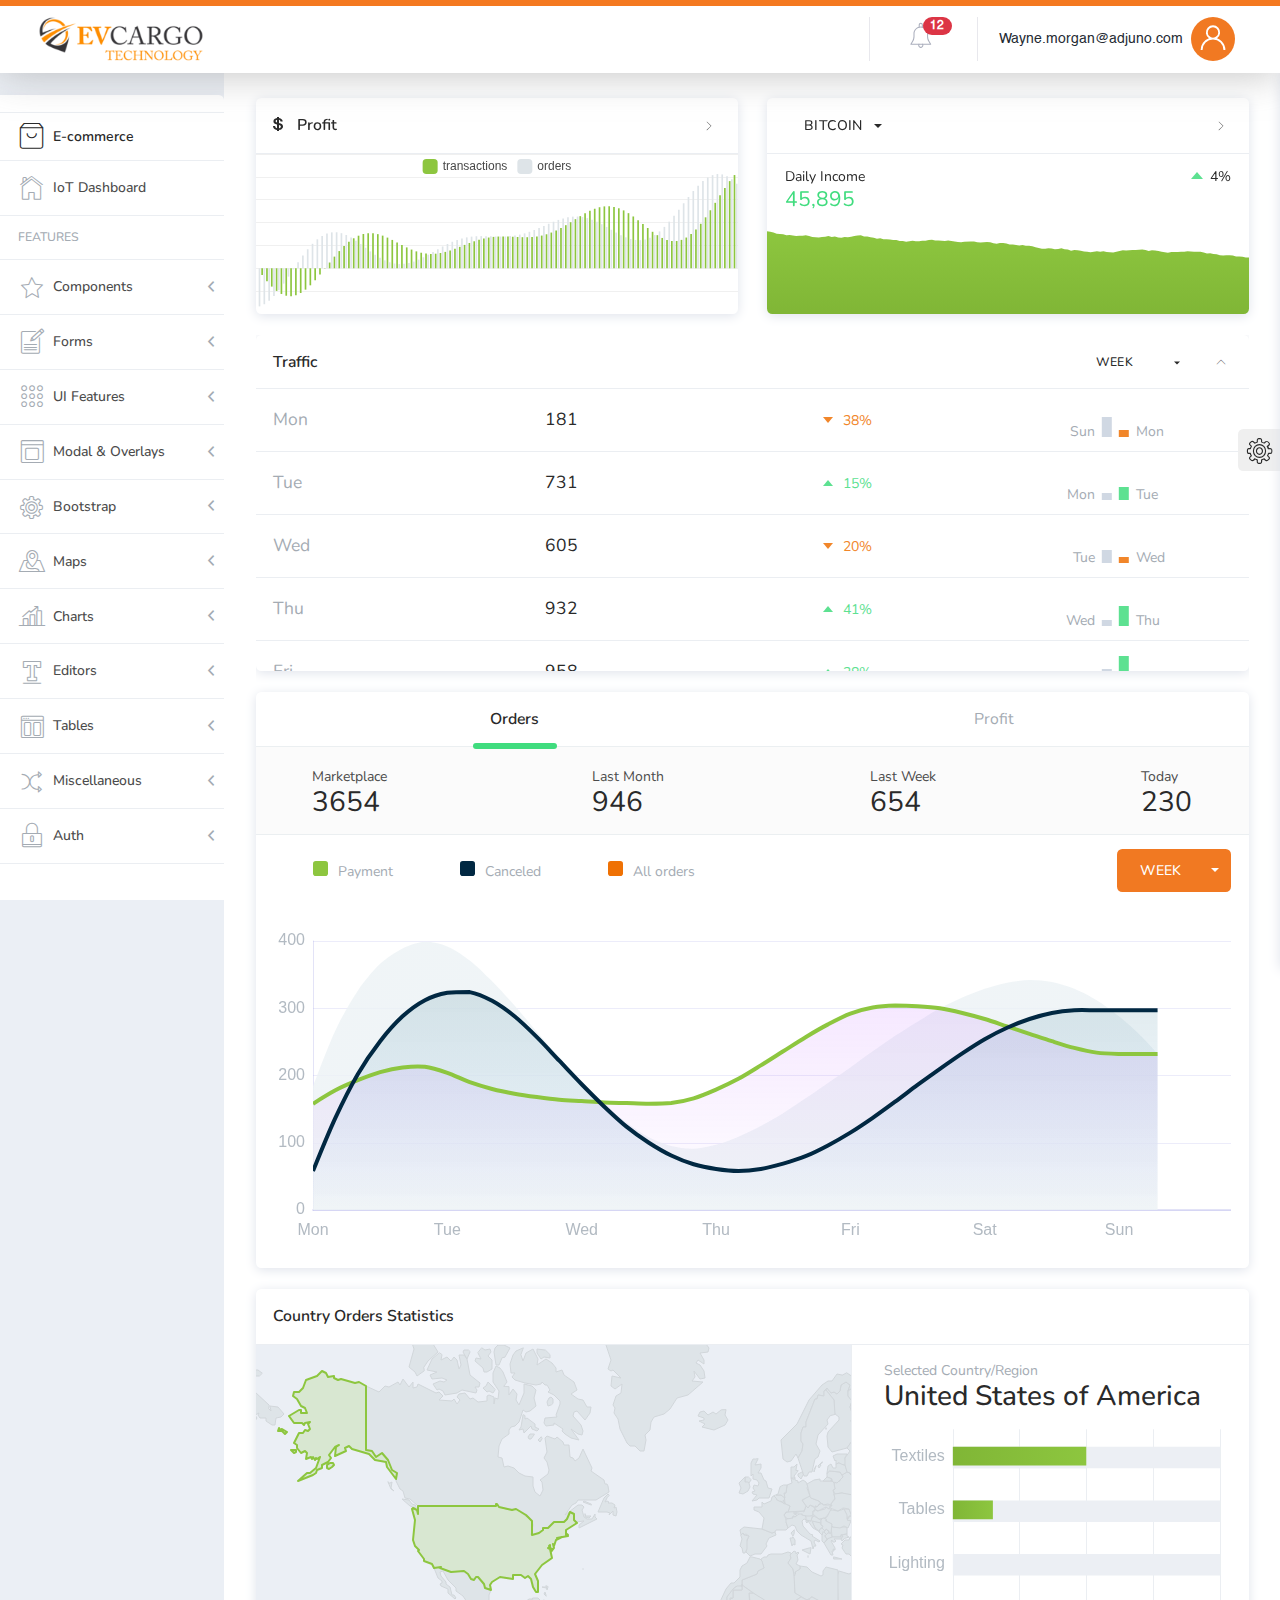
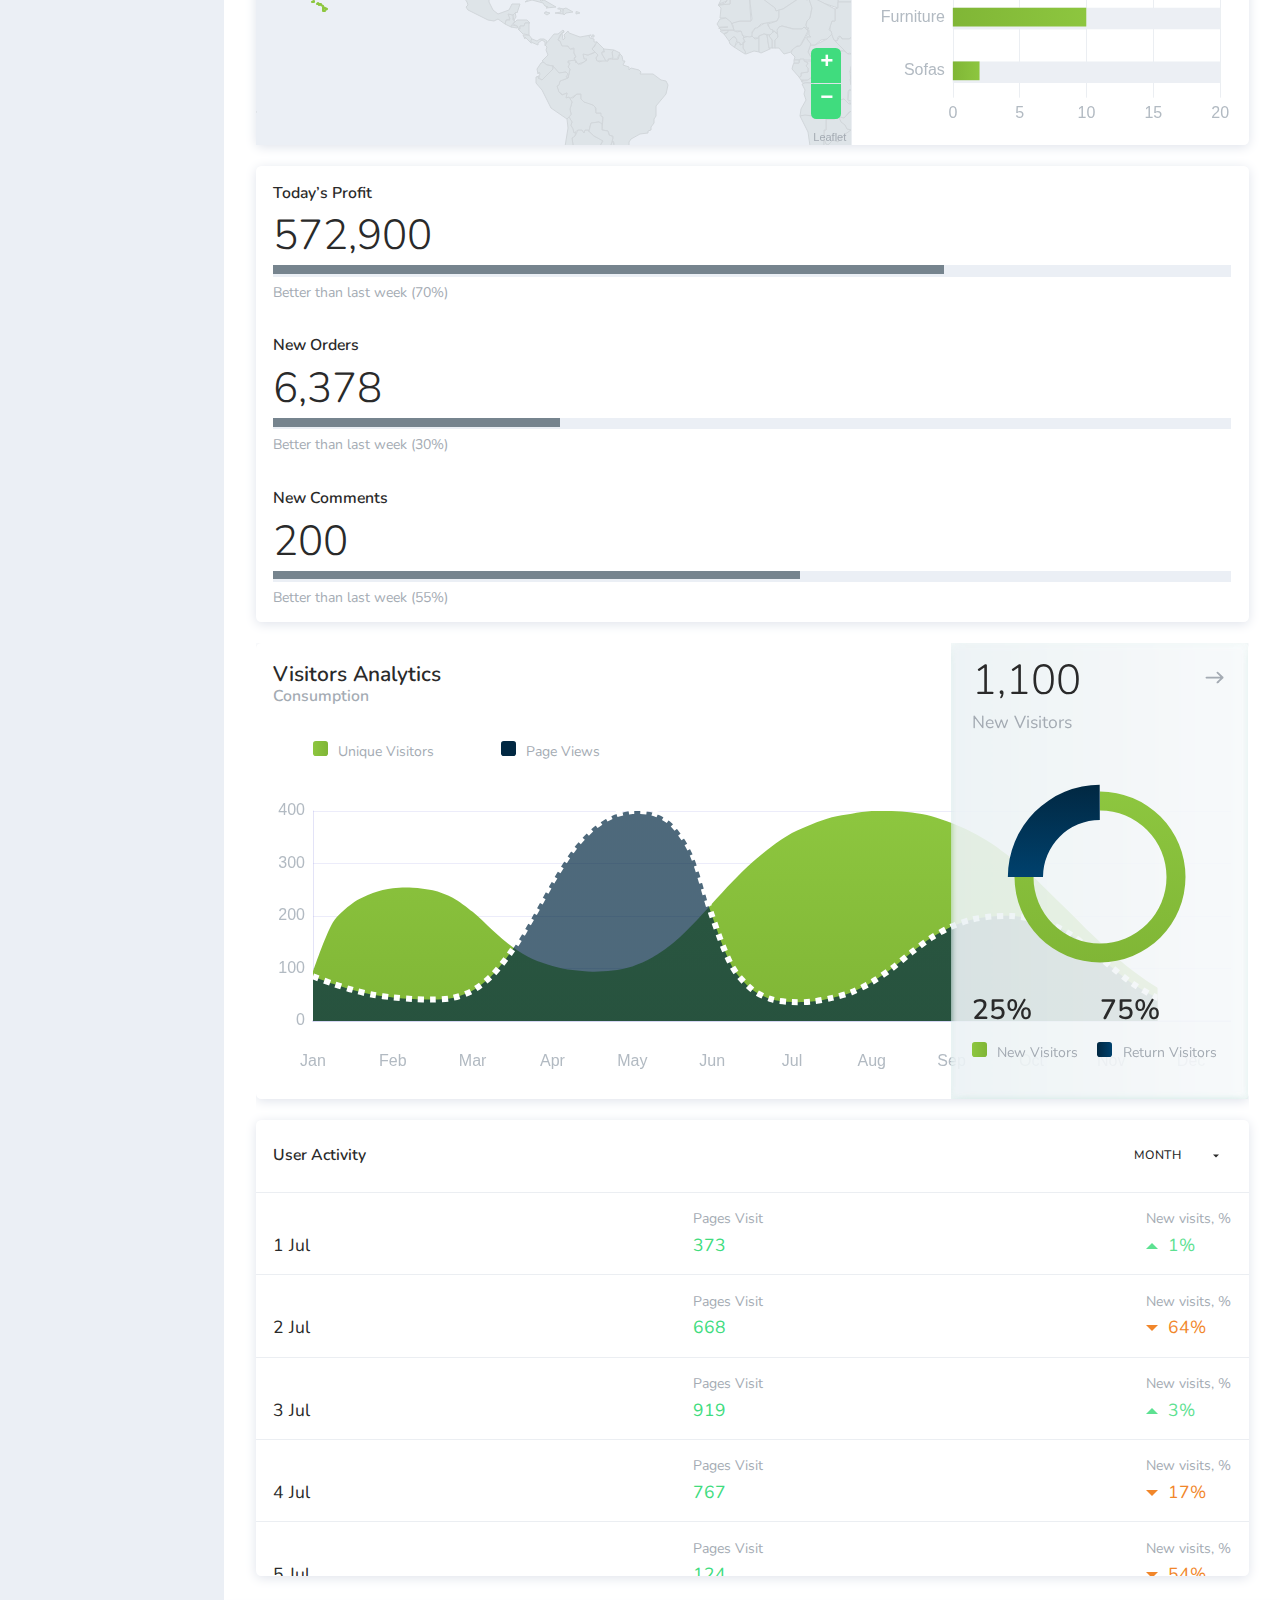
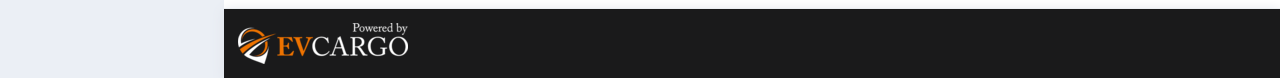
==== commit 8ba44970: "Auto-generated commit" ====
--- a/index.html
+++ b/index.html
@@ -22,5 +22,5 @@
     <div class="blob blob-5"></div>
   </div>
 
-<script type="text/javascript" src="runtime.a4d136b8e45cb15deddc.js"></script><script type="text/javascript" src="polyfills.6a606dadf90bb4758290.js"></script><script type="text/javascript" src="scripts.ae7ab52264664e9385f7.js"></script><script type="text/javascript" src="main.03515980214619b81fa0.js"></script></body>
+<script type="text/javascript" src="runtime.19c30ad0a715fcc4c078.js"></script><script type="text/javascript" src="polyfills.6a606dadf90bb4758290.js"></script><script type="text/javascript" src="scripts.ae7ab52264664e9385f7.js"></script><script type="text/javascript" src="main.7351a5f0e13a9c5f8569.js"></script></body>
 </html>
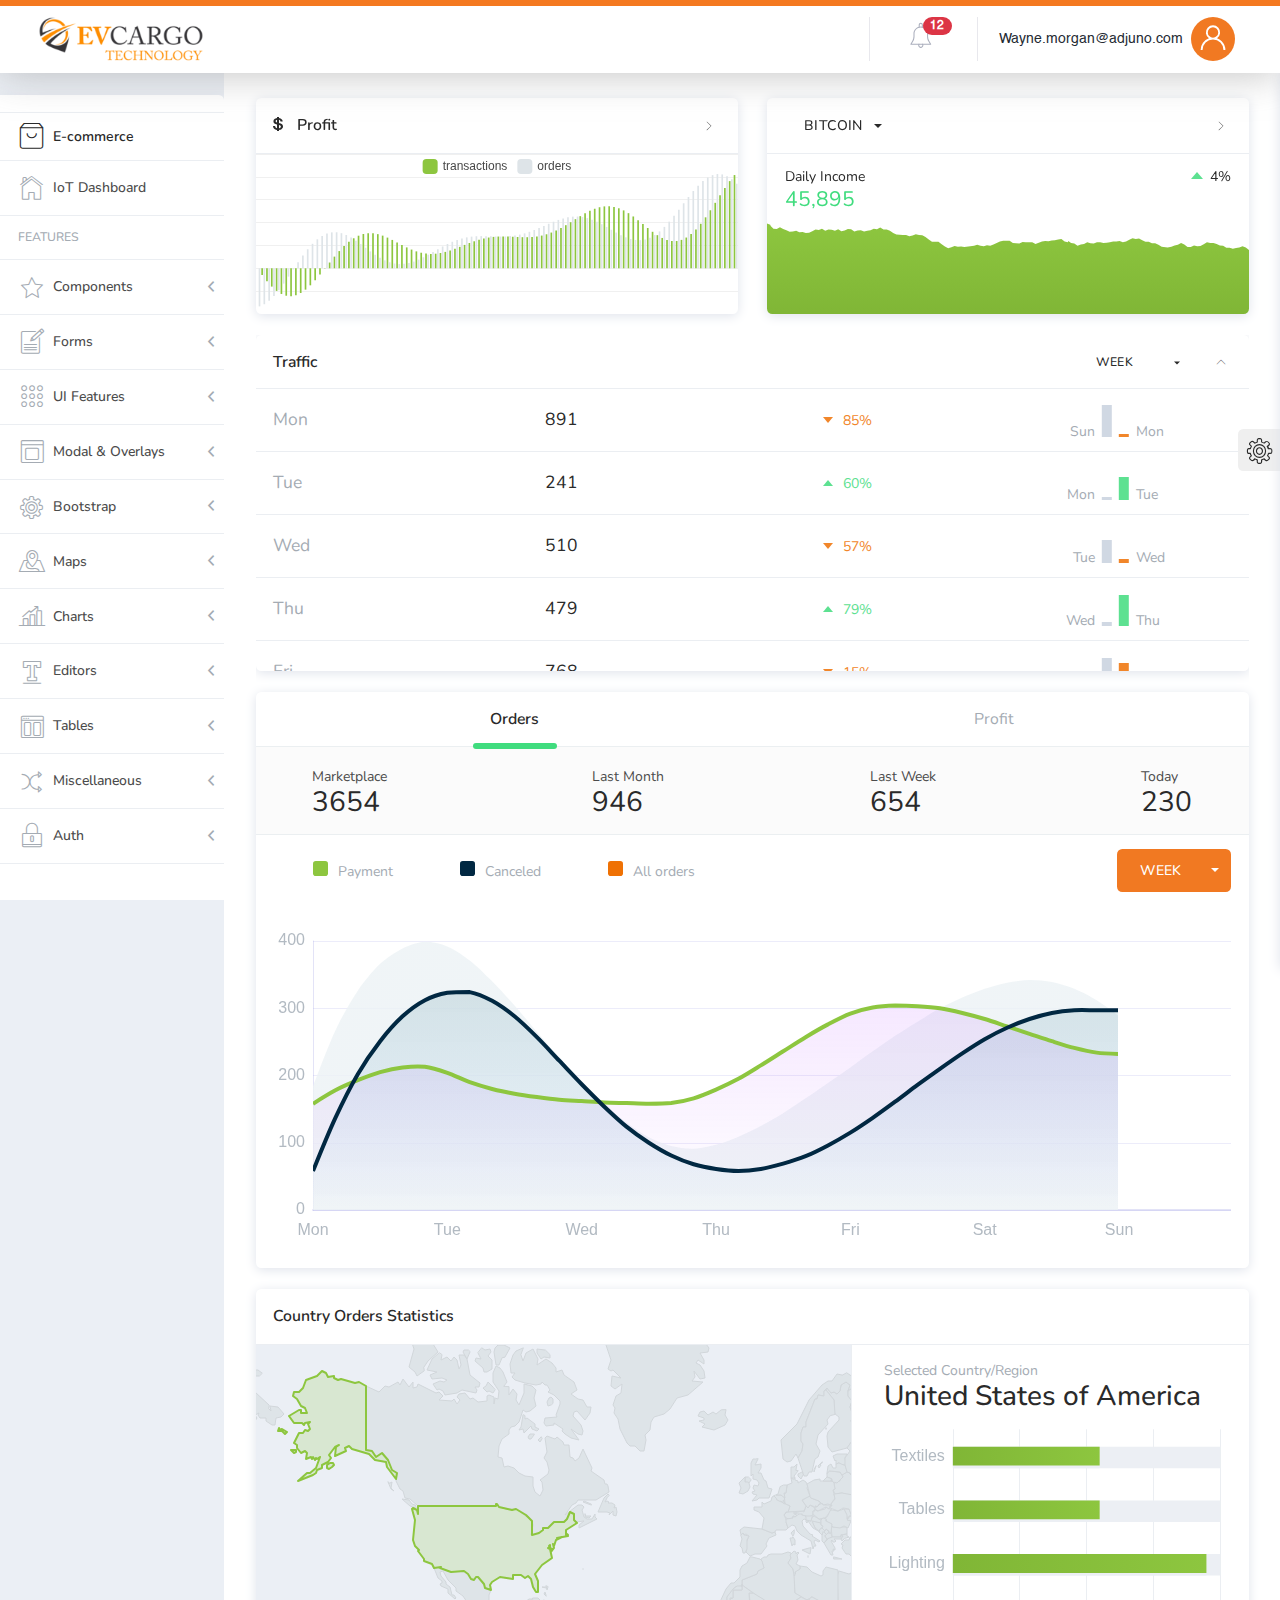
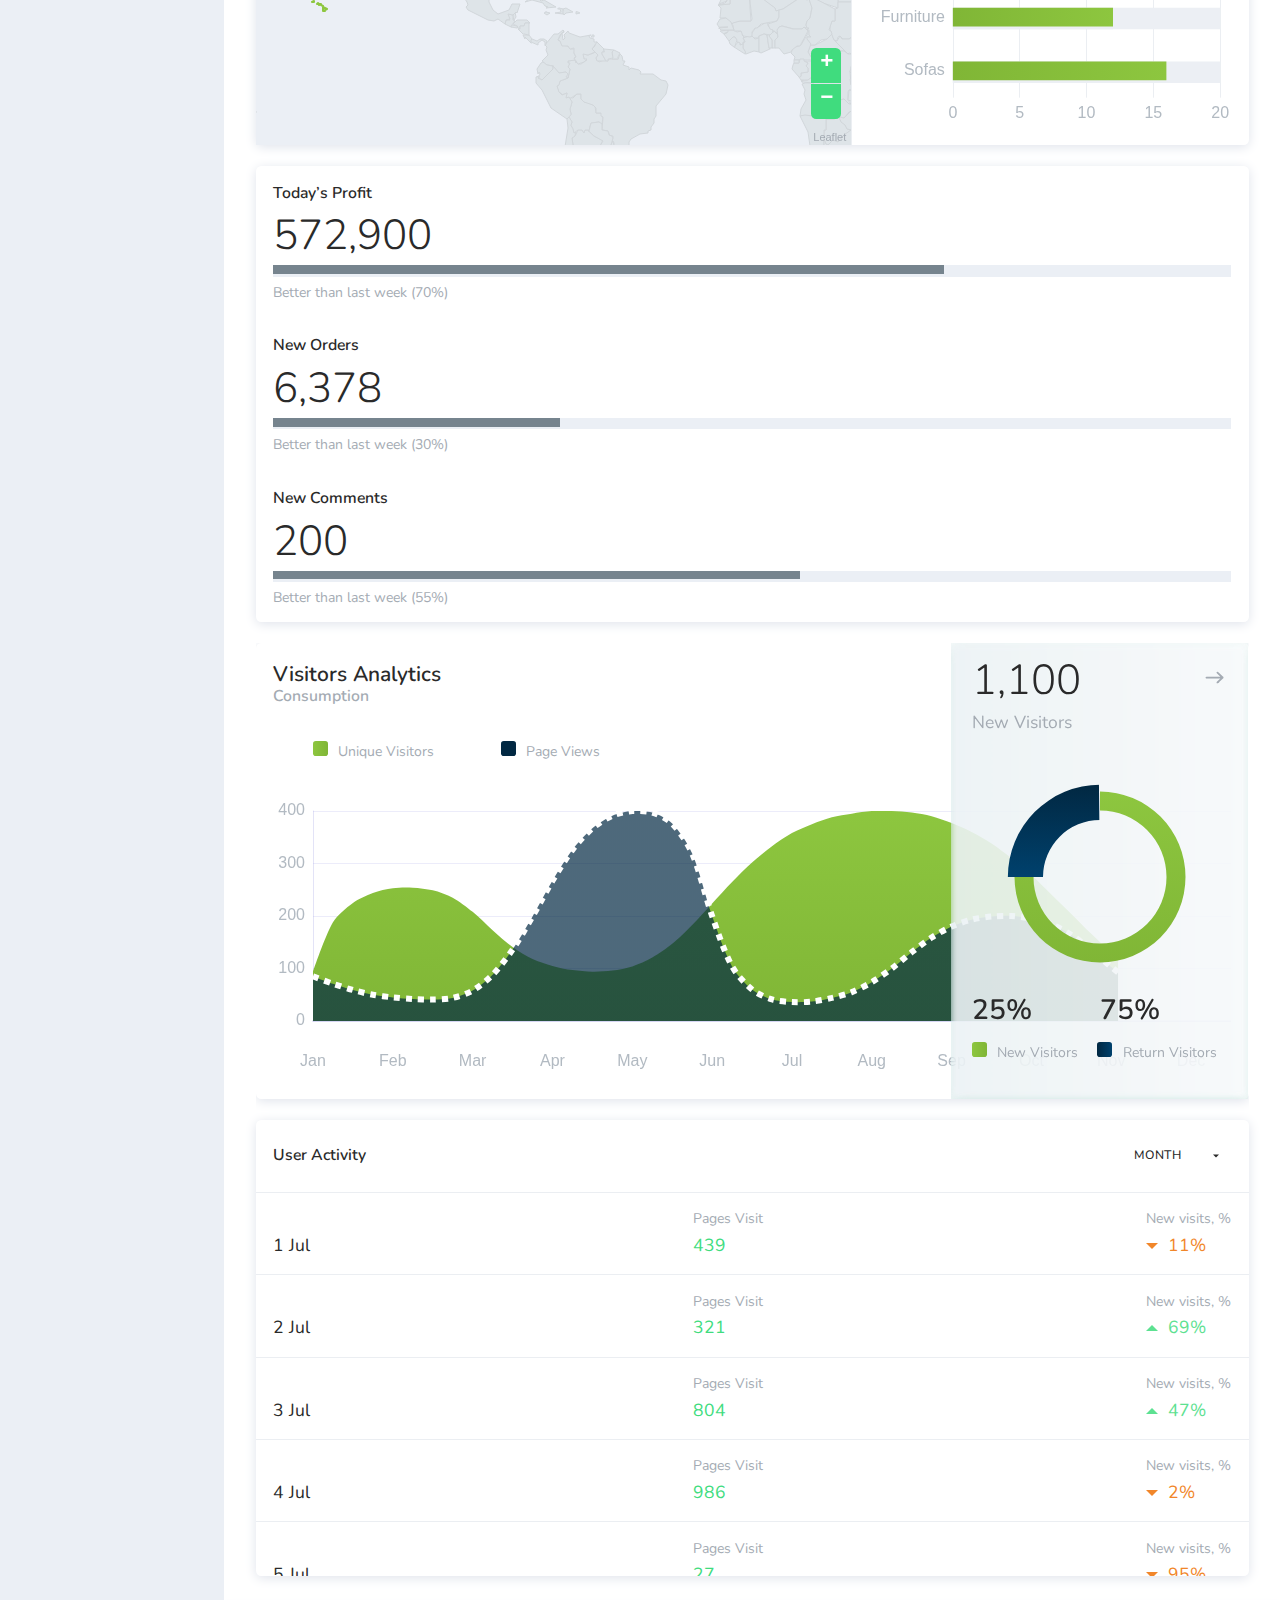
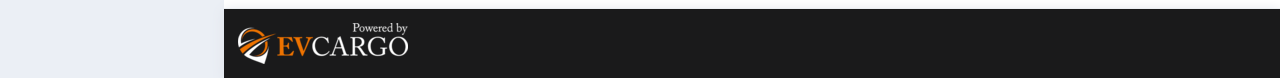
==== commit da345fa7: "Auto-generated commit" ====
--- a/index.html
+++ b/index.html
@@ -22,5 +22,5 @@
     <div class="blob blob-5"></div>
   </div>
 
-<script type="text/javascript" src="runtime.19c30ad0a715fcc4c078.js"></script><script type="text/javascript" src="polyfills.6a606dadf90bb4758290.js"></script><script type="text/javascript" src="scripts.ae7ab52264664e9385f7.js"></script><script type="text/javascript" src="main.7351a5f0e13a9c5f8569.js"></script></body>
+<script type="text/javascript" src="runtime.dc52a68c101a96067933.js"></script><script type="text/javascript" src="polyfills.6a606dadf90bb4758290.js"></script><script type="text/javascript" src="scripts.ae7ab52264664e9385f7.js"></script><script type="text/javascript" src="main.55eb51779a31b8c8ce4c.js"></script></body>
 </html>
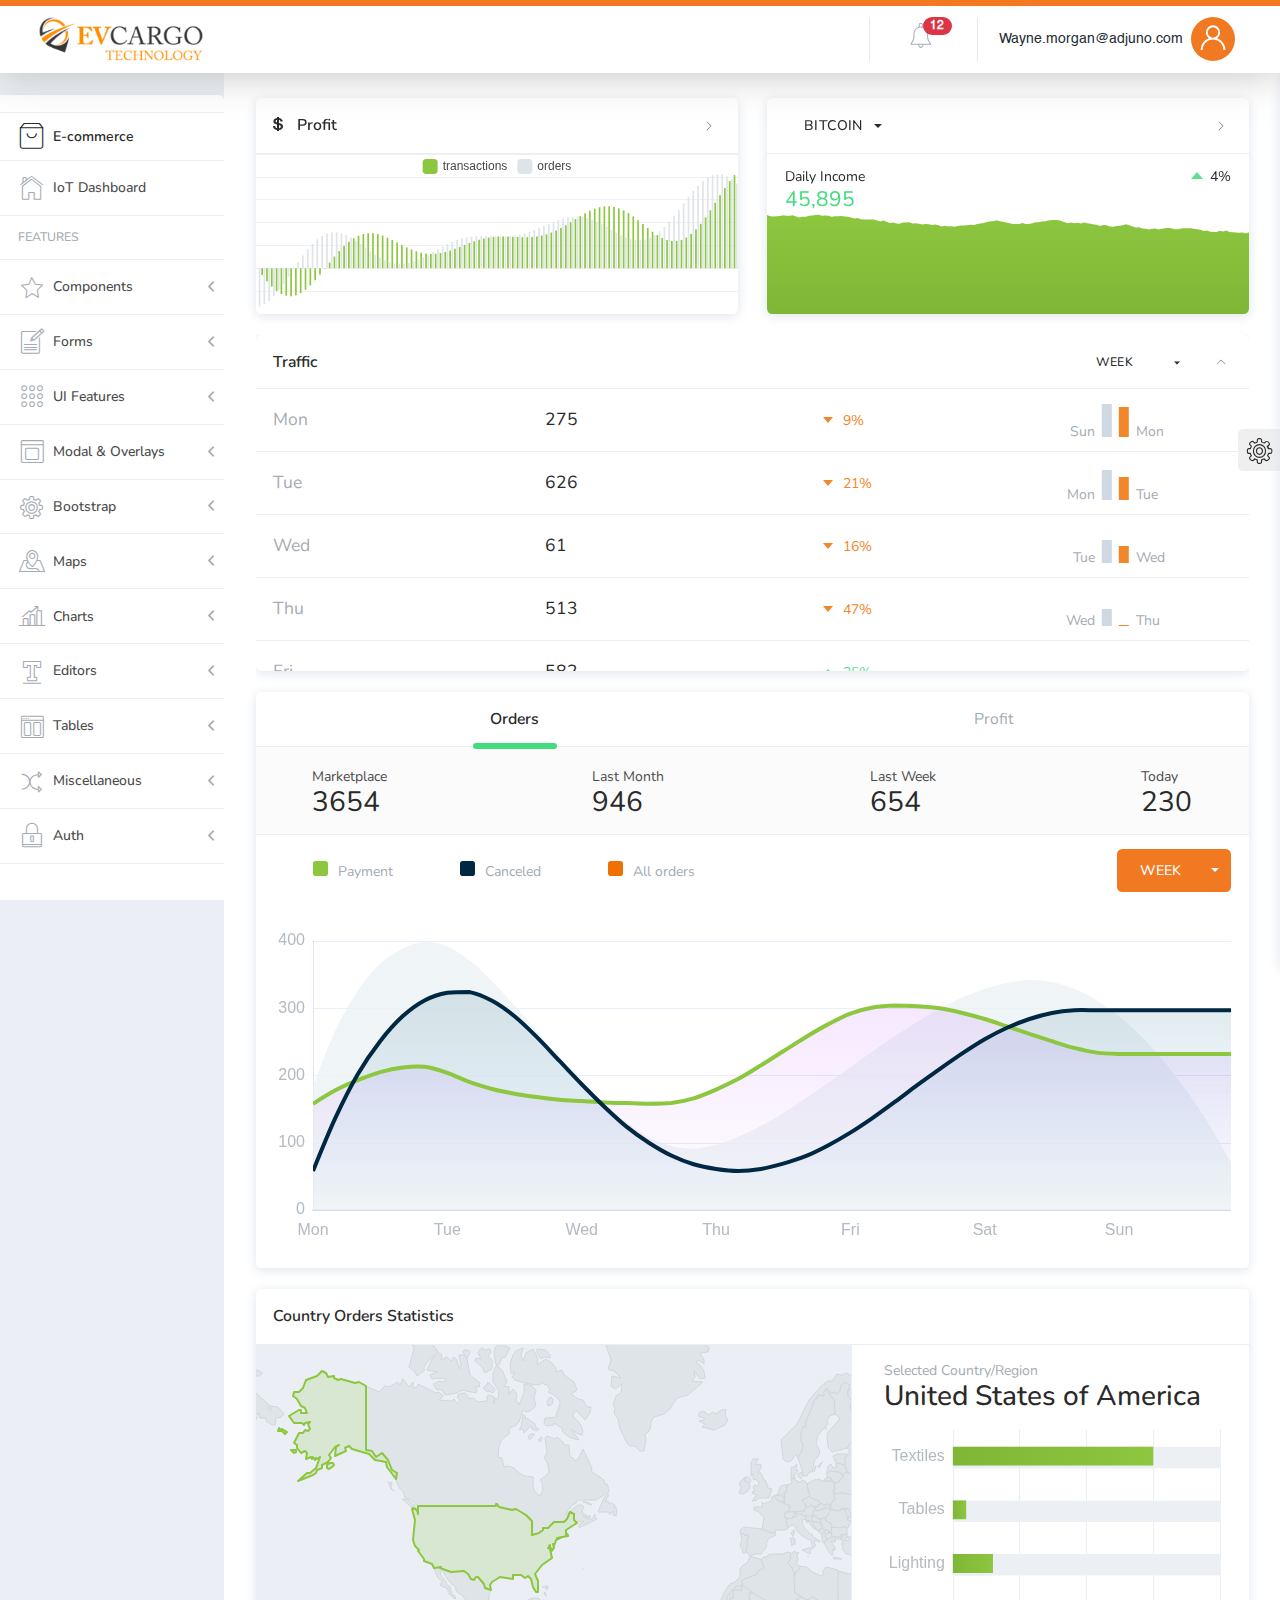
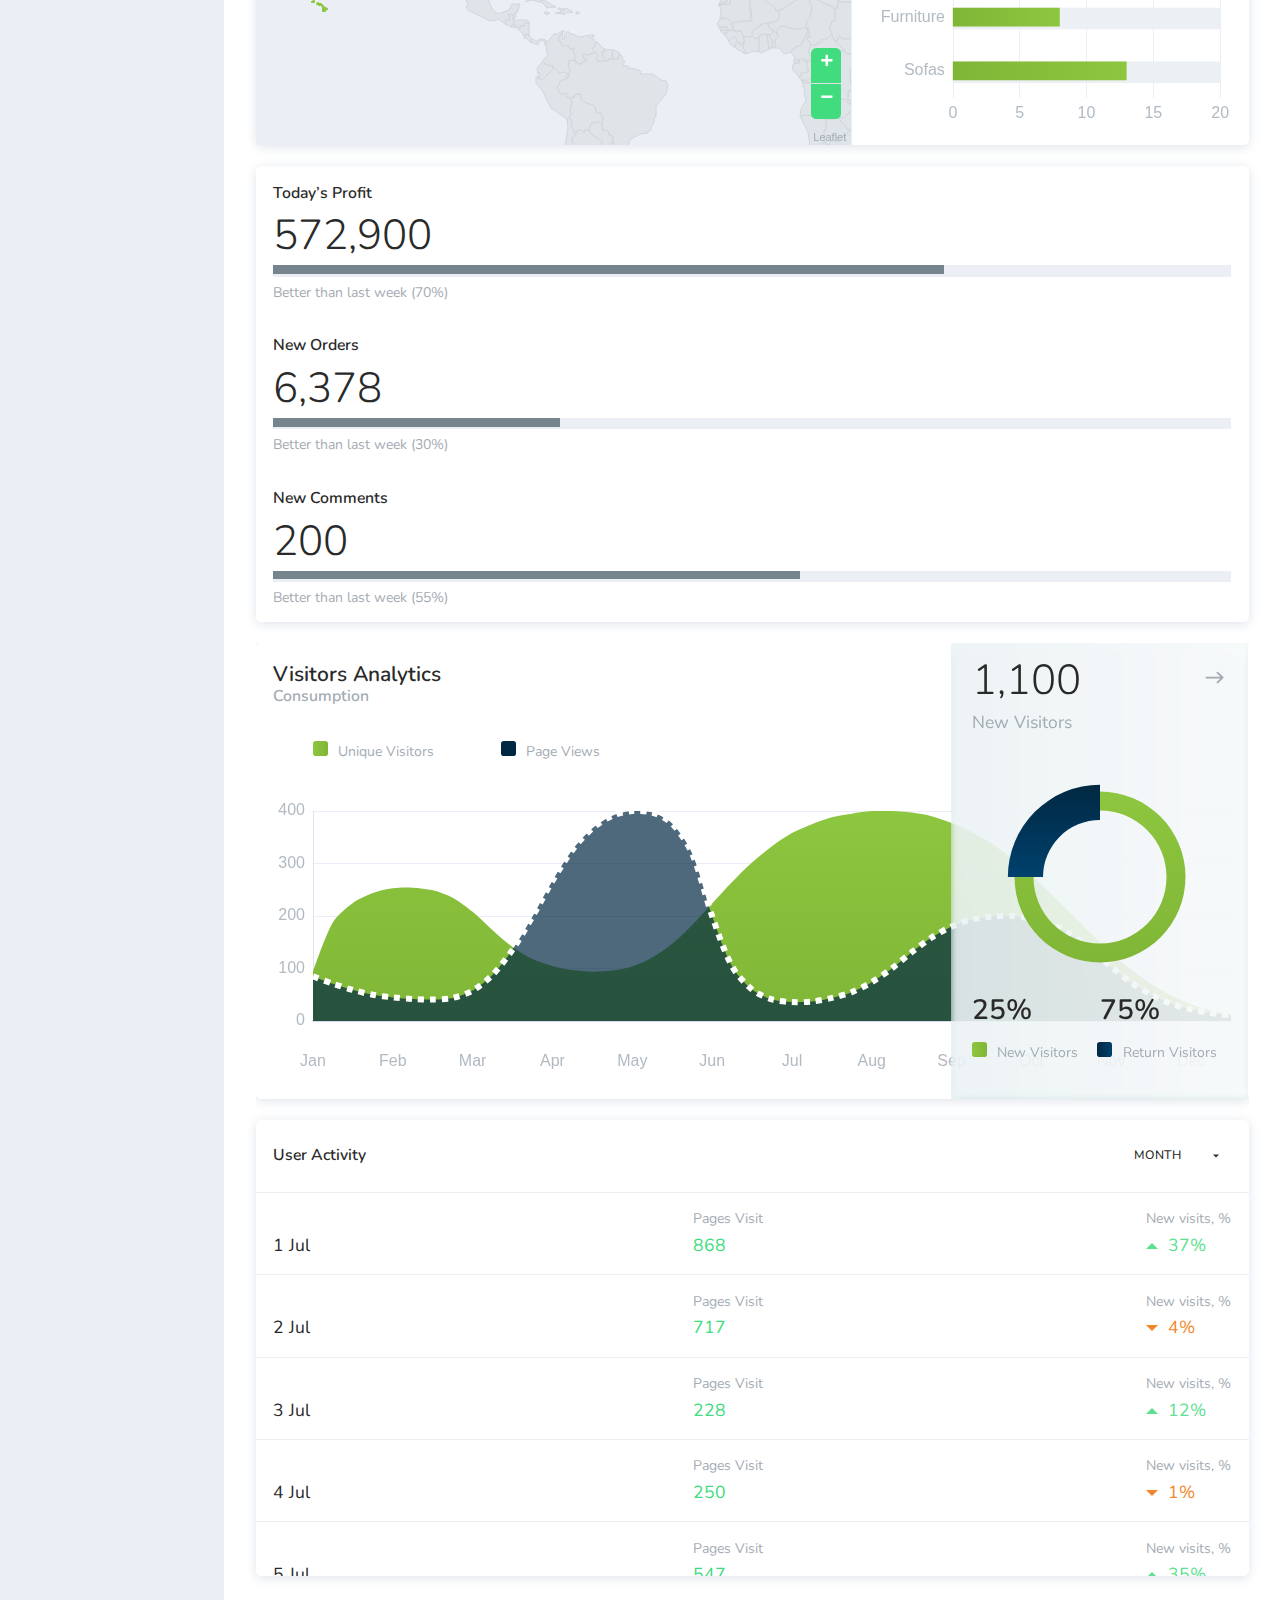
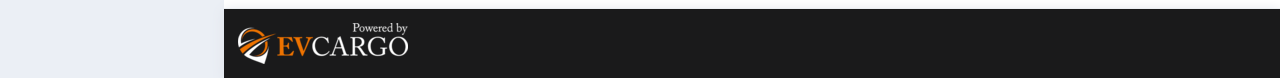
==== commit a41b68f9: "Auto-generated commit" ====
--- a/index.html
+++ b/index.html
@@ -22,5 +22,5 @@
     <div class="blob blob-5"></div>
   </div>
 
-<script type="text/javascript" src="runtime.dc52a68c101a96067933.js"></script><script type="text/javascript" src="polyfills.6a606dadf90bb4758290.js"></script><script type="text/javascript" src="scripts.ae7ab52264664e9385f7.js"></script><script type="text/javascript" src="main.55eb51779a31b8c8ce4c.js"></script></body>
+<script type="text/javascript" src="runtime.5df44987dd19d4d72af4.js"></script><script type="text/javascript" src="polyfills.6a606dadf90bb4758290.js"></script><script type="text/javascript" src="scripts.ae7ab52264664e9385f7.js"></script><script type="text/javascript" src="main.41f9f8030b025ab65693.js"></script></body>
 </html>
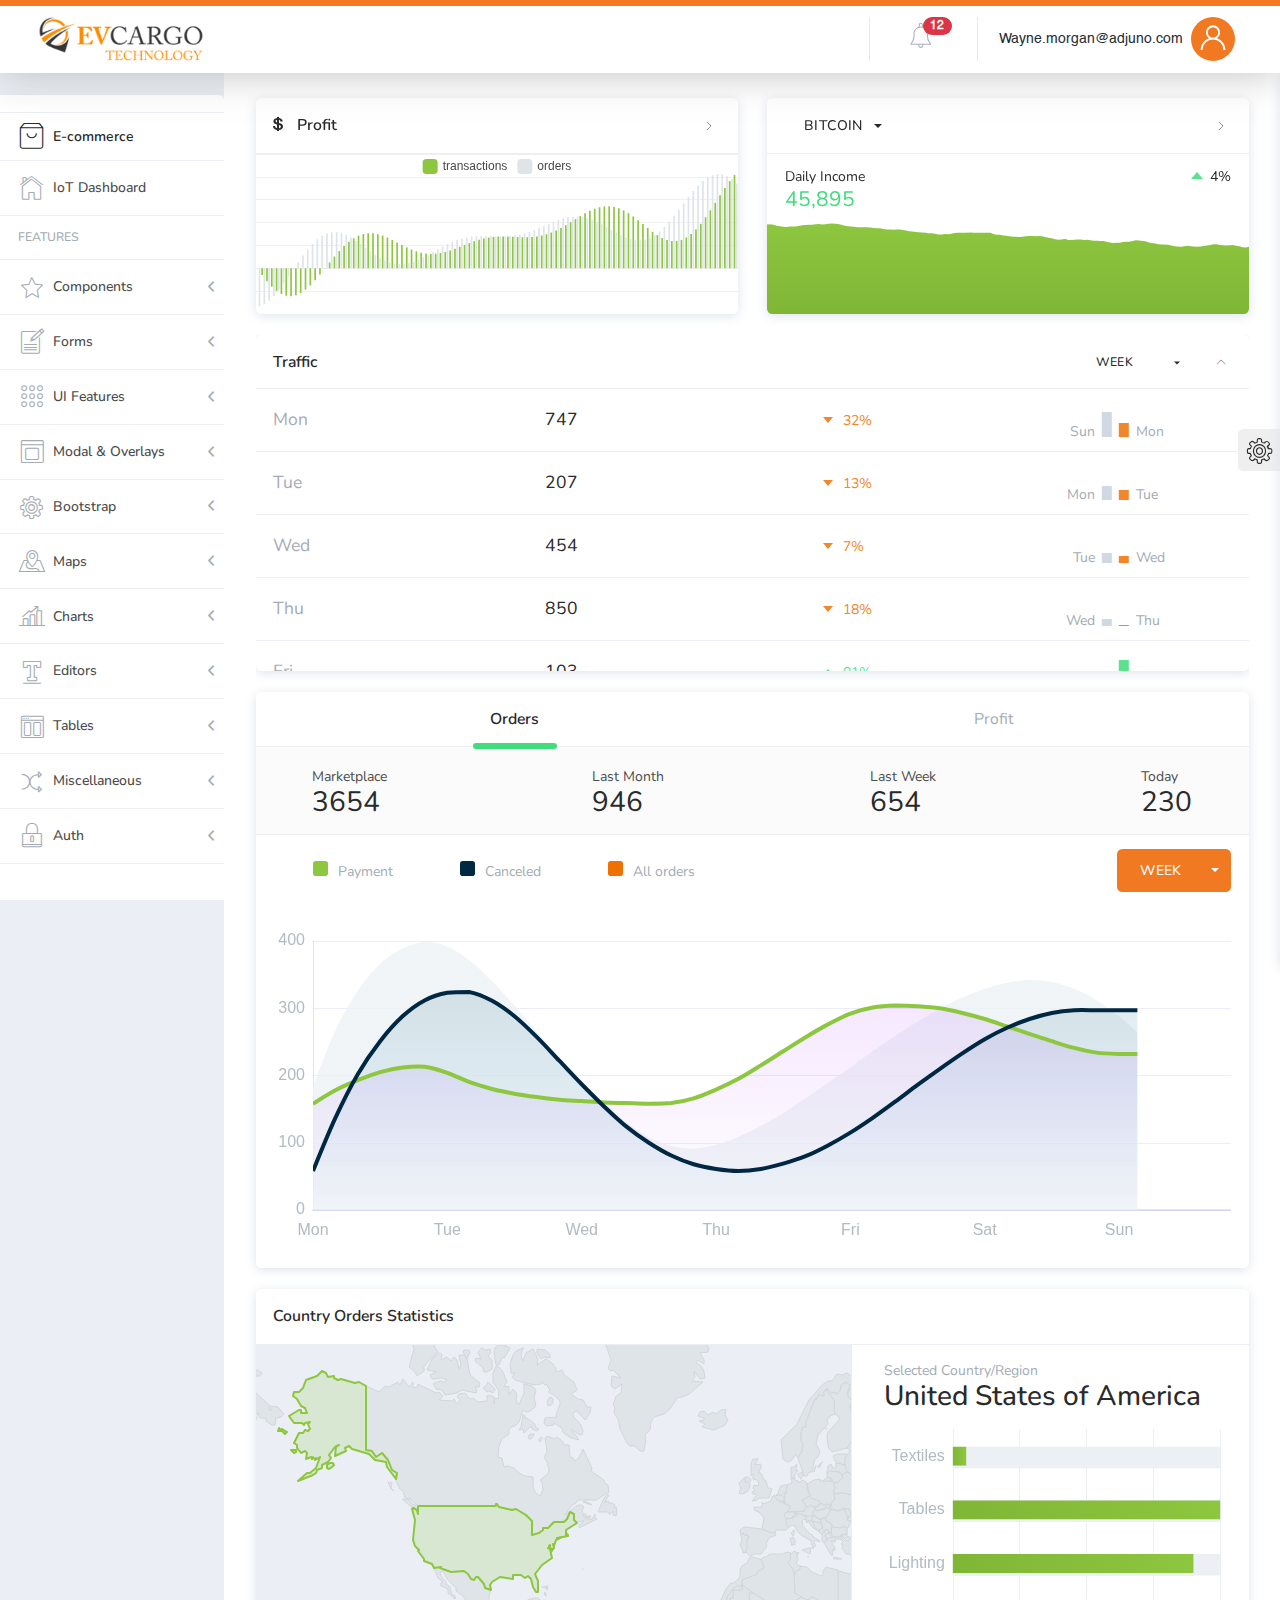
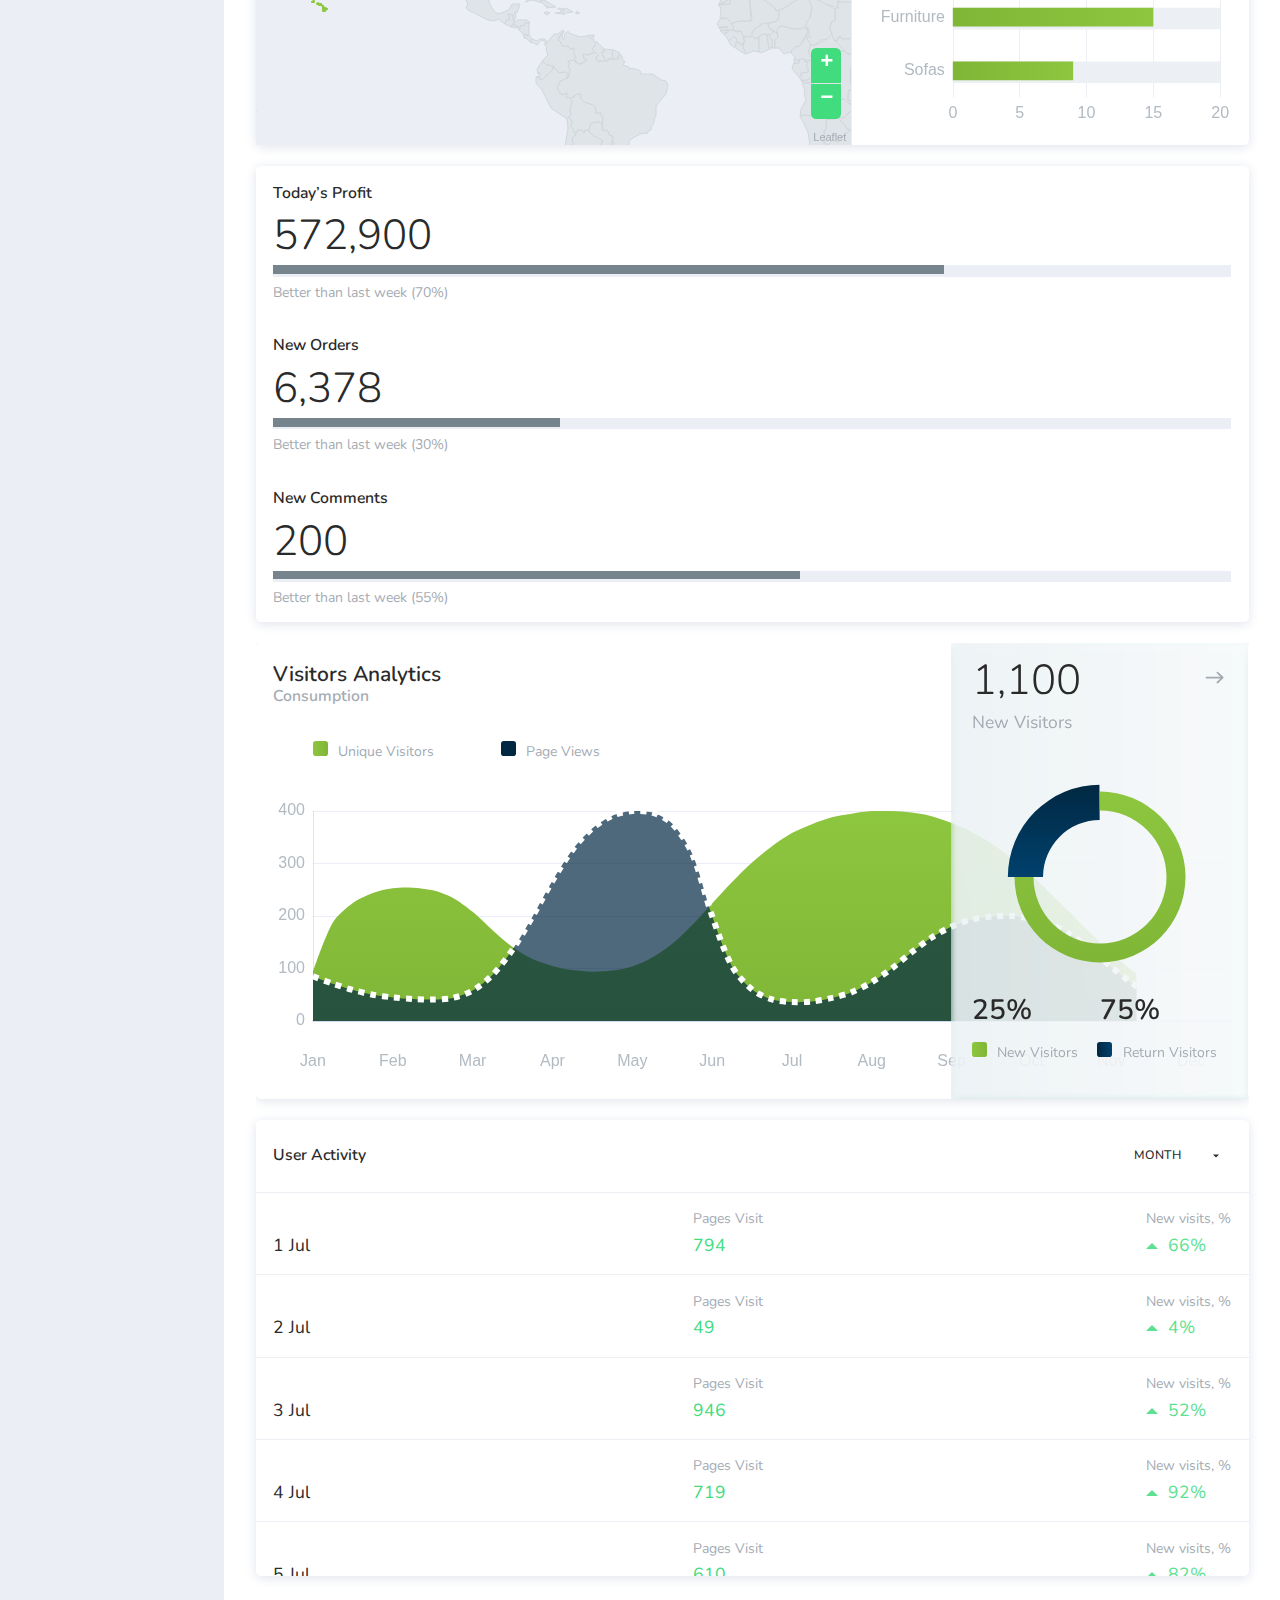
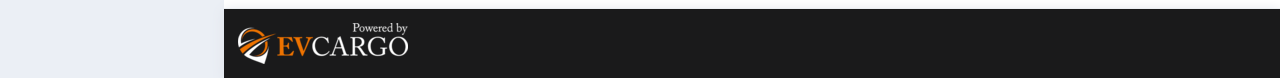
==== commit 31a004b0: "Auto-generated commit" ====
--- a/index.html
+++ b/index.html
@@ -22,5 +22,5 @@
     <div class="blob blob-5"></div>
   </div>
 
-<script type="text/javascript" src="runtime.5df44987dd19d4d72af4.js"></script><script type="text/javascript" src="polyfills.6a606dadf90bb4758290.js"></script><script type="text/javascript" src="scripts.ae7ab52264664e9385f7.js"></script><script type="text/javascript" src="main.41f9f8030b025ab65693.js"></script></body>
+<script type="text/javascript" src="runtime.59e58e3e289ebbc9517d.js"></script><script type="text/javascript" src="polyfills.6a606dadf90bb4758290.js"></script><script type="text/javascript" src="scripts.ae7ab52264664e9385f7.js"></script><script type="text/javascript" src="main.55eb51779a31b8c8ce4c.js"></script></body>
 </html>
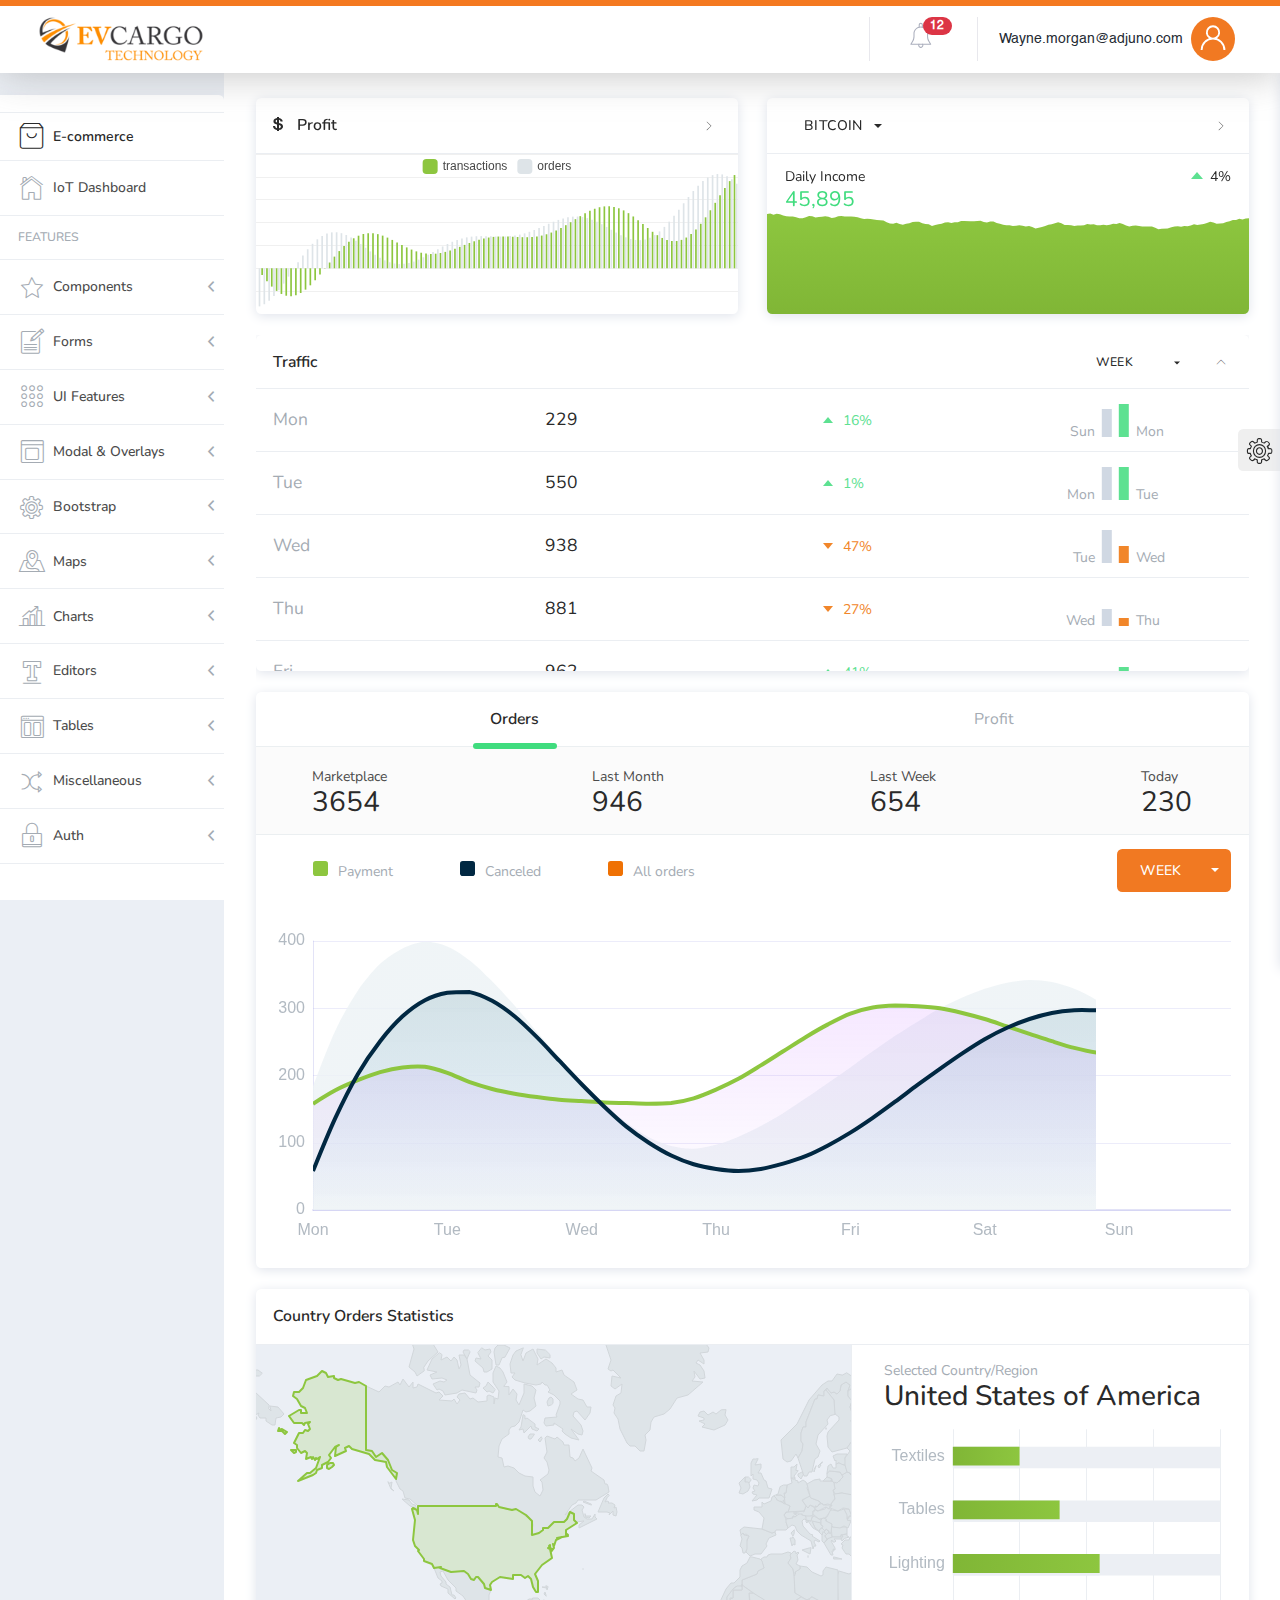
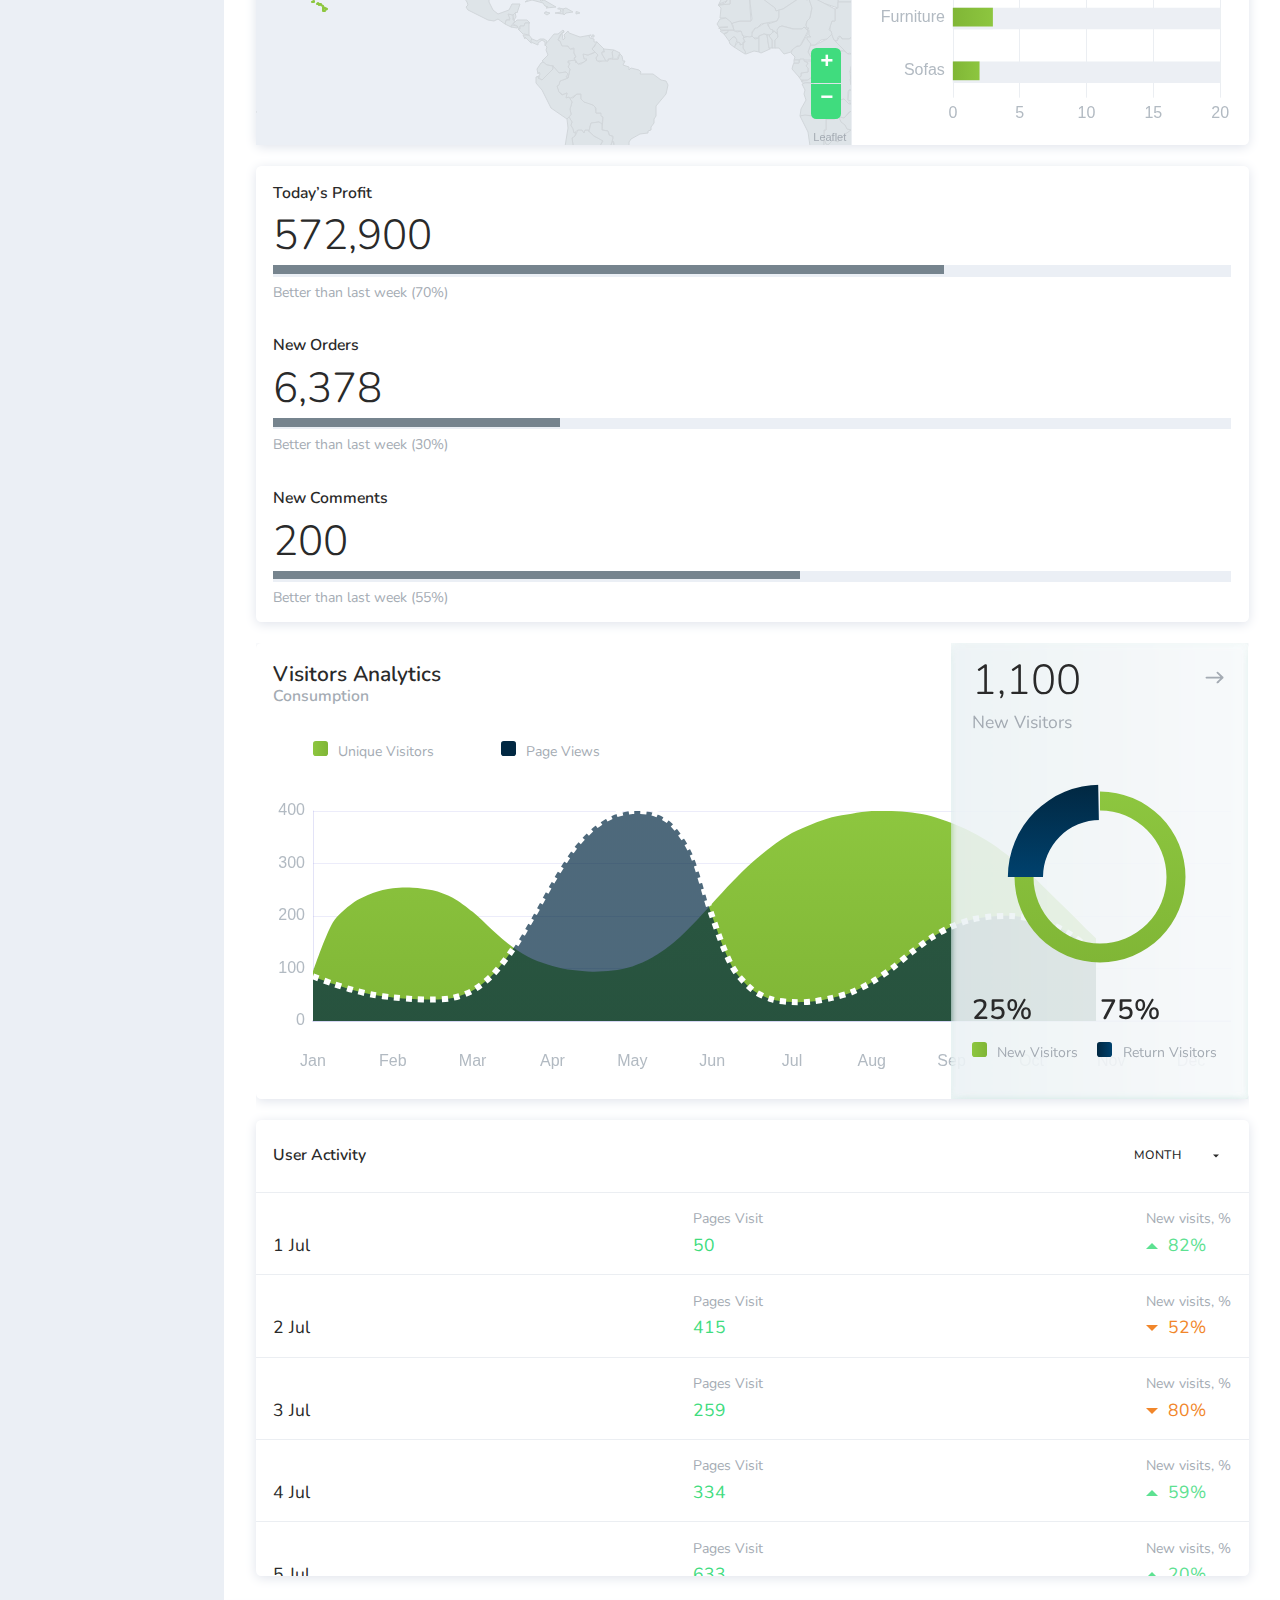
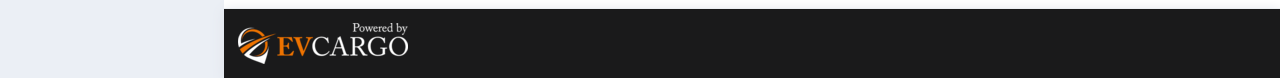
==== commit 0e5362e6: "Auto-generated commit" ====
--- a/index.html
+++ b/index.html
@@ -8,7 +8,7 @@
   <link rel="icon" type="image/png" href="favicon.png">
   <link rel="icon" type="image/x-icon" href="favicon.ico">
   <link href="//fonts.googleapis.com/css?family=Nunito:300,300i,400,400i,600,600i,700,700i&display=swap" rel="stylesheet">
-<link rel="stylesheet" href="styles.683ed23630649c863e9c.css"></head>
+<link rel="stylesheet" href="styles.85beb144ccb26c9cca8c.css"></head>
 <body>
   <ngx-app>Loading...</ngx-app>
 
@@ -22,5 +22,5 @@
     <div class="blob blob-5"></div>
   </div>
 
-<script type="text/javascript" src="runtime.59e58e3e289ebbc9517d.js"></script><script type="text/javascript" src="polyfills.6a606dadf90bb4758290.js"></script><script type="text/javascript" src="scripts.ae7ab52264664e9385f7.js"></script><script type="text/javascript" src="main.55eb51779a31b8c8ce4c.js"></script></body>
+<script type="text/javascript" src="runtime.484fceaf131a3a8ef7fd.js"></script><script type="text/javascript" src="polyfills.6a606dadf90bb4758290.js"></script><script type="text/javascript" src="scripts.ae7ab52264664e9385f7.js"></script><script type="text/javascript" src="main.d338a16439d199598e9f.js"></script></body>
 </html>
--- a/styles.85beb144ccb26c9cca8c.css
+++ b/styles.85beb144ccb26c9cca8c.css
@@ -0,0 +1,31 @@
+@charset "UTF-8";/*!
+ * Bootstrap v4.0.0 (https://getbootstrap.com)
+ * Copyright 2011-2018 The Bootstrap Authors
+ * Copyright 2011-2018 Twitter, Inc.
+ * Licensed under MIT (https://github.com/twbs/bootstrap/blob/master/LICENSE)
+ */:root{--blue:#007bff;--indigo:#6610f2;--purple:#6f42c1;--pink:#e83e8c;--red:#dc3545;--orange:#fd7e14;--yellow:#ffc107;--green:#28a745;--teal:#20c997;--cyan:#17a2b8;--white:#fff;--gray:#6c757d;--gray-dark:#343a40;--primary:#007bff;--secondary:#6c757d;--success:#28a745;--info:#17a2b8;--warning:#ffc107;--danger:#dc3545;--light:#f8f9fa;--dark:#343a40;--breakpoint-xs:0;--breakpoint-sm:576px;--breakpoint-md:768px;--breakpoint-lg:992px;--breakpoint-xl:1200px;--font-family-sans-serif:-apple-system,BlinkMacSystemFont,"Segoe UI",Roboto,"Helvetica Neue",Arial,sans-serif,"Apple Color Emoji","Segoe UI Emoji","Segoe UI Symbol";--font-family-monospace:SFMono-Regular,Menlo,Monaco,Consolas,"Liberation Mono","Courier New",monospace}*,::after,::before{box-sizing:border-box}html{font-family:sans-serif;-webkit-text-size-adjust:100%;-ms-text-size-adjust:100%;-ms-overflow-style:scrollbar;-webkit-tap-highlight-color:transparent}@-ms-viewport{width:device-width}article,aside,dialog,figcaption,figure,footer,header,hgroup,main,nav,section{display:block}body{font-family:-apple-system,BlinkMacSystemFont,"Segoe UI",Roboto,"Helvetica Neue",Arial,sans-serif,"Apple Color Emoji","Segoe UI Emoji","Segoe UI Symbol";font-size:1rem;font-weight:400;line-height:1.5;color:#212529;text-align:left;background-color:#fff}[tabindex="-1"]:focus{outline:0!important}h1,h2,h3,h4,h5,h6{margin-top:0;margin-bottom:.5rem}dl,ol,p,ul{margin-top:0;margin-bottom:1rem}abbr[data-original-title],abbr[title]{text-decoration:underline;-webkit-text-decoration:underline dotted;text-decoration:underline dotted;cursor:help;border-bottom:0}address{margin-bottom:1rem;font-style:normal;line-height:inherit}ol ol,ol ul,ul ol,ul ul{margin-bottom:0}dt{font-weight:700}dd{margin-bottom:.5rem;margin-left:0}blockquote,figure{margin:0 0 1rem}dfn{font-style:italic}a{color:#007bff;text-decoration:none;-webkit-text-decoration-skip:objects}a:hover{color:#0056b3;text-decoration:underline}a:not([href]):not([tabindex]),a:not([href]):not([tabindex]):focus,a:not([href]):not([tabindex]):hover{color:inherit;text-decoration:none}a:not([href]):not([tabindex]):focus{outline:0}pre{margin-top:0;margin-bottom:1rem;overflow:auto;-ms-overflow-style:scrollbar}svg:not(:root){overflow:hidden}table{border-collapse:collapse}caption{padding-top:.75rem;padding-bottom:.75rem;color:#6c757d;text-align:left;caption-side:bottom}th{text-align:inherit}label{display:inline-block;margin-bottom:.5rem}button{border-radius:0}button:focus{outline:dotted 1px;outline:-webkit-focus-ring-color auto 5px}button,input,optgroup,select,textarea{font-family:inherit}[type=reset],[type=submit],button,html [type=button]{-webkit-appearance:button}input[type=checkbox],input[type=radio]{box-sizing:border-box;padding:0}input[type=date],input[type=datetime-local],input[type=month],input[type=time]{-webkit-appearance:listbox}textarea{resize:vertical;overflow:auto}fieldset{min-width:0;margin:0;border:0}legend{width:100%;max-width:100%;margin-bottom:.5rem;font-size:1.5rem;line-height:inherit;color:inherit}[type=search]{outline-offset:-2px;-webkit-appearance:none}[type=search]::-webkit-search-cancel-button,[type=search]::-webkit-search-decoration{-webkit-appearance:none}::-webkit-file-upload-button{font:inherit;-webkit-appearance:button}output{display:inline-block}summary{cursor:pointer;display:list-item}[hidden]{display:none!important}.h1,.h2,.h3,.h4,.h5,.h6,h1,h2,h3,h4,h5,h6{margin-bottom:.5rem;font-family:inherit;font-weight:500;line-height:1.2;color:inherit}.h1,h1{font-size:2.5rem}.h2,h2{font-size:2rem}.h3,h3{font-size:1.75rem}.h4,h4{font-size:1.5rem}.h5,h5{font-size:1.25rem}.h6,h6{font-size:1rem}.lead{font-size:1.25rem;font-weight:300}.display-1{font-size:6rem;font-weight:300;line-height:1.2}.display-2{font-size:5.5rem;font-weight:300;line-height:1.2}.display-3{font-size:4.5rem;font-weight:300;line-height:1.2}.display-4{font-size:3.5rem;font-weight:300;line-height:1.2}hr{box-sizing:content-box;margin-top:1rem;margin-bottom:1rem;border:0;border-top:1px solid rgba(0,0,0,.1)}.small,small{font-size:80%;font-weight:400}.mark,mark{padding:.2em;background-color:#fcf8e3}.list-inline,.list-unstyled{padding-left:0;list-style:none}.list-inline-item{display:inline-block}.list-inline-item:not(:last-child){margin-right:.5rem}.initialism{font-size:90%;text-transform:uppercase}.blockquote{margin-bottom:1rem;font-size:1.25rem}.blockquote-footer{display:block;font-size:80%;color:#6c757d}.blockquote-footer::before{content:"\2014 \00A0"}.img-fluid{max-width:100%;height:auto}.img-thumbnail{padding:.25rem;background-color:#fff;border:1px solid #dee2e6;border-radius:.25rem;max-width:100%;height:auto}.figure{display:inline-block}.figure-img{margin-bottom:.5rem;line-height:1}.figure-caption{font-size:90%;color:#6c757d}code,kbd,pre,samp{font-family:SFMono-Regular,Menlo,Monaco,Consolas,"Liberation Mono","Courier New",monospace}code{color:#e83e8c;word-break:break-word}a>code{color:inherit}kbd{padding:.2rem .4rem;color:#fff;background-color:#212529;border-radius:.2rem}kbd kbd{padding:0;font-size:100%;font-weight:700}pre code{font-size:inherit;color:inherit;word-break:normal}.pre-scrollable{max-height:340px;overflow-y:scroll}.row{display:-ms-flexbox;display:flex;-ms-flex-wrap:wrap;flex-wrap:wrap}.col,.col-1,.col-10,.col-11,.col-12,.col-2,.col-3,.col-4,.col-5,.col-6,.col-7,.col-8,.col-9,.col-auto,.col-lg,.col-lg-1,.col-lg-10,.col-lg-11,.col-lg-12,.col-lg-2,.col-lg-3,.col-lg-4,.col-lg-5,.col-lg-6,.col-lg-7,.col-lg-8,.col-lg-9,.col-lg-auto,.col-md,.col-md-1,.col-md-10,.col-md-11,.col-md-12,.col-md-2,.col-md-3,.col-md-4,.col-md-5,.col-md-6,.col-md-7,.col-md-8,.col-md-9,.col-md-auto,.col-sm,.col-sm-1,.col-sm-10,.col-sm-11,.col-sm-12,.col-sm-2,.col-sm-3,.col-sm-4,.col-sm-5,.col-sm-6,.col-sm-7,.col-sm-8,.col-sm-9,.col-sm-auto,.col-xl,.col-xl-1,.col-xl-10,.col-xl-11,.col-xl-12,.col-xl-2,.col-xl-3,.col-xl-4,.col-xl-5,.col-xl-6,.col-xl-7,.col-xl-8,.col-xl-9,.col-xl-auto{min-height:1px}.col{-ms-flex-preferred-size:0;flex-basis:0;-ms-flex-positive:1;flex-grow:1;max-width:100%}.col-auto{-ms-flex:0 0 auto;flex:0 0 auto;max-width:none}.col-1{-ms-flex:0 0 8.333333%;flex:0 0 8.333333%;max-width:8.333333%}.col-2{-ms-flex:0 0 16.666667%;flex:0 0 16.666667%;max-width:16.666667%}.col-3{-ms-flex:0 0 25%;flex:0 0 25%;max-width:25%}.col-4{-ms-flex:0 0 33.333333%;flex:0 0 33.333333%;max-width:33.333333%}.col-5{-ms-flex:0 0 41.666667%;flex:0 0 41.666667%;max-width:41.666667%}.col-6{-ms-flex:0 0 50%;flex:0 0 50%;max-width:50%}.col-7{-ms-flex:0 0 58.333333%;flex:0 0 58.333333%;max-width:58.333333%}.col-8{-ms-flex:0 0 66.666667%;flex:0 0 66.666667%;max-width:66.666667%}.col-9{-ms-flex:0 0 75%;flex:0 0 75%;max-width:75%}.col-10{-ms-flex:0 0 83.333333%;flex:0 0 83.333333%;max-width:83.333333%}.col-11{-ms-flex:0 0 91.666667%;flex:0 0 91.666667%;max-width:91.666667%}.col-12{-ms-flex:0 0 100%;flex:0 0 100%;max-width:100%}.order-first{-ms-flex-order:-1;order:-1}.order-last{-ms-flex-order:13;order:13}.order-0{-ms-flex-order:0;order:0}.order-1{-ms-flex-order:1;order:1}.order-2{-ms-flex-order:2;order:2}.order-3{-ms-flex-order:3;order:3}.order-4{-ms-flex-order:4;order:4}.order-5{-ms-flex-order:5;order:5}.order-6{-ms-flex-order:6;order:6}.order-7{-ms-flex-order:7;order:7}.order-8{-ms-flex-order:8;order:8}.order-9{-ms-flex-order:9;order:9}.order-10{-ms-flex-order:10;order:10}.order-11{-ms-flex-order:11;order:11}.order-12{-ms-flex-order:12;order:12}@media (min-width:576px){.col-sm{-ms-flex-preferred-size:0;flex-basis:0;-ms-flex-positive:1;flex-grow:1;max-width:100%}.col-sm-auto{-ms-flex:0 0 auto;flex:0 0 auto;width:auto;max-width:none}.col-sm-1{-ms-flex:0 0 8.333333%;flex:0 0 8.333333%;max-width:8.333333%}.col-sm-2{-ms-flex:0 0 16.666667%;flex:0 0 16.666667%;max-width:16.666667%}.col-sm-3{-ms-flex:0 0 25%;flex:0 0 25%;max-width:25%}.col-sm-4{-ms-flex:0 0 33.333333%;flex:0 0 33.333333%;max-width:33.333333%}.col-sm-5{-ms-flex:0 0 41.666667%;flex:0 0 41.666667%;max-width:41.666667%}.col-sm-6{-ms-flex:0 0 50%;flex:0 0 50%;max-width:50%}.col-sm-7{-ms-flex:0 0 58.333333%;flex:0 0 58.333333%;max-width:58.333333%}.col-sm-8{-ms-flex:0 0 66.666667%;flex:0 0 66.666667%;max-width:66.666667%}.col-sm-9{-ms-flex:0 0 75%;flex:0 0 75%;max-width:75%}.col-sm-10{-ms-flex:0 0 83.333333%;flex:0 0 83.333333%;max-width:83.333333%}.col-sm-11{-ms-flex:0 0 91.666667%;flex:0 0 91.666667%;max-width:91.666667%}.col-sm-12{-ms-flex:0 0 100%;flex:0 0 100%;max-width:100%}.order-sm-first{-ms-flex-order:-1;order:-1}.order-sm-last{-ms-flex-order:13;order:13}.order-sm-0{-ms-flex-order:0;order:0}.order-sm-1{-ms-flex-order:1;order:1}.order-sm-2{-ms-flex-order:2;order:2}.order-sm-3{-ms-flex-order:3;order:3}.order-sm-4{-ms-flex-order:4;order:4}.order-sm-5{-ms-flex-order:5;order:5}.order-sm-6{-ms-flex-order:6;order:6}.order-sm-7{-ms-flex-order:7;order:7}.order-sm-8{-ms-flex-order:8;order:8}.order-sm-9{-ms-flex-order:9;order:9}.order-sm-10{-ms-flex-order:10;order:10}.order-sm-11{-ms-flex-order:11;order:11}.order-sm-12{-ms-flex-order:12;order:12}.offset-sm-0{margin-left:0}.offset-sm-1{margin-left:8.333333%}.offset-sm-2{margin-left:16.666667%}.offset-sm-3{margin-left:25%}.offset-sm-4{margin-left:33.333333%}.offset-sm-5{margin-left:41.666667%}.offset-sm-6{margin-left:50%}.offset-sm-7{margin-left:58.333333%}.offset-sm-8{margin-left:66.666667%}.offset-sm-9{margin-left:75%}.offset-sm-10{margin-left:83.333333%}.offset-sm-11{margin-left:91.666667%}}@media (min-width:768px){.col-md{-ms-flex-preferred-size:0;flex-basis:0;-ms-flex-positive:1;flex-grow:1;max-width:100%}.col-md-auto{-ms-flex:0 0 auto;flex:0 0 auto;width:auto;max-width:none}.col-md-1{-ms-flex:0 0 8.333333%;flex:0 0 8.333333%;max-width:8.333333%}.col-md-2{-ms-flex:0 0 16.666667%;flex:0 0 16.666667%;max-width:16.666667%}.col-md-3{-ms-flex:0 0 25%;flex:0 0 25%;max-width:25%}.col-md-4{-ms-flex:0 0 33.333333%;flex:0 0 33.333333%;max-width:33.333333%}.col-md-5{-ms-flex:0 0 41.666667%;flex:0 0 41.666667%;max-width:41.666667%}.col-md-6{-ms-flex:0 0 50%;flex:0 0 50%;max-width:50%}.col-md-7{-ms-flex:0 0 58.333333%;flex:0 0 58.333333%;max-width:58.333333%}.col-md-8{-ms-flex:0 0 66.666667%;flex:0 0 66.666667%;max-width:66.666667%}.col-md-9{-ms-flex:0 0 75%;flex:0 0 75%;max-width:75%}.col-md-10{-ms-flex:0 0 83.333333%;flex:0 0 83.333333%;max-width:83.333333%}.col-md-11{-ms-flex:0 0 91.666667%;flex:0 0 91.666667%;max-width:91.666667%}.col-md-12{-ms-flex:0 0 100%;flex:0 0 100%;max-width:100%}.order-md-first{-ms-flex-order:-1;order:-1}.order-md-last{-ms-flex-order:13;order:13}.order-md-0{-ms-flex-order:0;order:0}.order-md-1{-ms-flex-order:1;order:1}.order-md-2{-ms-flex-order:2;order:2}.order-md-3{-ms-flex-order:3;order:3}.order-md-4{-ms-flex-order:4;order:4}.order-md-5{-ms-flex-order:5;order:5}.order-md-6{-ms-flex-order:6;order:6}.order-md-7{-ms-flex-order:7;order:7}.order-md-8{-ms-flex-order:8;order:8}.order-md-9{-ms-flex-order:9;order:9}.order-md-10{-ms-flex-order:10;order:10}.order-md-11{-ms-flex-order:11;order:11}.order-md-12{-ms-flex-order:12;order:12}.offset-md-0{margin-left:0}.offset-md-1{margin-left:8.333333%}.offset-md-2{margin-left:16.666667%}.offset-md-3{margin-left:25%}.offset-md-4{margin-left:33.333333%}.offset-md-5{margin-left:41.666667%}.offset-md-6{margin-left:50%}.offset-md-7{margin-left:58.333333%}.offset-md-8{margin-left:66.666667%}.offset-md-9{margin-left:75%}.offset-md-10{margin-left:83.333333%}.offset-md-11{margin-left:91.666667%}}@media (min-width:992px){.col-lg{-ms-flex-preferred-size:0;flex-basis:0;-ms-flex-positive:1;flex-grow:1;max-width:100%}.col-lg-auto{-ms-flex:0 0 auto;flex:0 0 auto;width:auto;max-width:none}.col-lg-1{-ms-flex:0 0 8.333333%;flex:0 0 8.333333%;max-width:8.333333%}.col-lg-2{-ms-flex:0 0 16.666667%;flex:0 0 16.666667%;max-width:16.666667%}.col-lg-3{-ms-flex:0 0 25%;flex:0 0 25%;max-width:25%}.col-lg-4{-ms-flex:0 0 33.333333%;flex:0 0 33.333333%;max-width:33.333333%}.col-lg-5{-ms-flex:0 0 41.666667%;flex:0 0 41.666667%;max-width:41.666667%}.col-lg-6{-ms-flex:0 0 50%;flex:0 0 50%;max-width:50%}.col-lg-7{-ms-flex:0 0 58.333333%;flex:0 0 58.333333%;max-width:58.333333%}.col-lg-8{-ms-flex:0 0 66.666667%;flex:0 0 66.666667%;max-width:66.666667%}.col-lg-9{-ms-flex:0 0 75%;flex:0 0 75%;max-width:75%}.col-lg-10{-ms-flex:0 0 83.333333%;flex:0 0 83.333333%;max-width:83.333333%}.col-lg-11{-ms-flex:0 0 91.666667%;flex:0 0 91.666667%;max-width:91.666667%}.col-lg-12{-ms-flex:0 0 100%;flex:0 0 100%;max-width:100%}.order-lg-first{-ms-flex-order:-1;order:-1}.order-lg-last{-ms-flex-order:13;order:13}.order-lg-0{-ms-flex-order:0;order:0}.order-lg-1{-ms-flex-order:1;order:1}.order-lg-2{-ms-flex-order:2;order:2}.order-lg-3{-ms-flex-order:3;order:3}.order-lg-4{-ms-flex-order:4;order:4}.order-lg-5{-ms-flex-order:5;order:5}.order-lg-6{-ms-flex-order:6;order:6}.order-lg-7{-ms-flex-order:7;order:7}.order-lg-8{-ms-flex-order:8;order:8}.order-lg-9{-ms-flex-order:9;order:9}.order-lg-10{-ms-flex-order:10;order:10}.order-lg-11{-ms-flex-order:11;order:11}.order-lg-12{-ms-flex-order:12;order:12}.offset-lg-0{margin-left:0}.offset-lg-1{margin-left:8.333333%}.offset-lg-2{margin-left:16.666667%}.offset-lg-3{margin-left:25%}.offset-lg-4{margin-left:33.333333%}.offset-lg-5{margin-left:41.666667%}.offset-lg-6{margin-left:50%}.offset-lg-7{margin-left:58.333333%}.offset-lg-8{margin-left:66.666667%}.offset-lg-9{margin-left:75%}.offset-lg-10{margin-left:83.333333%}.offset-lg-11{margin-left:91.666667%}}@media (min-width:1200px){.col-xl{-ms-flex-preferred-size:0;flex-basis:0;-ms-flex-positive:1;flex-grow:1;max-width:100%}.col-xl-auto{-ms-flex:0 0 auto;flex:0 0 auto;width:auto;max-width:none}.col-xl-1{-ms-flex:0 0 8.333333%;flex:0 0 8.333333%;max-width:8.333333%}.col-xl-2{-ms-flex:0 0 16.666667%;flex:0 0 16.666667%;max-width:16.666667%}.col-xl-3{-ms-flex:0 0 25%;flex:0 0 25%;max-width:25%}.col-xl-4{-ms-flex:0 0 33.333333%;flex:0 0 33.333333%;max-width:33.333333%}.col-xl-5{-ms-flex:0 0 41.666667%;flex:0 0 41.666667%;max-width:41.666667%}.col-xl-6{-ms-flex:0 0 50%;flex:0 0 50%;max-width:50%}.col-xl-7{-ms-flex:0 0 58.333333%;flex:0 0 58.333333%;max-width:58.333333%}.col-xl-8{-ms-flex:0 0 66.666667%;flex:0 0 66.666667%;max-width:66.666667%}.col-xl-9{-ms-flex:0 0 75%;flex:0 0 75%;max-width:75%}.col-xl-10{-ms-flex:0 0 83.333333%;flex:0 0 83.333333%;max-width:83.333333%}.col-xl-11{-ms-flex:0 0 91.666667%;flex:0 0 91.666667%;max-width:91.666667%}.col-xl-12{-ms-flex:0 0 100%;flex:0 0 100%;max-width:100%}.order-xl-first{-ms-flex-order:-1;order:-1}.order-xl-last{-ms-flex-order:13;order:13}.order-xl-0{-ms-flex-order:0;order:0}.order-xl-1{-ms-flex-order:1;order:1}.order-xl-2{-ms-flex-order:2;order:2}.order-xl-3{-ms-flex-order:3;order:3}.order-xl-4{-ms-flex-order:4;order:4}.order-xl-5{-ms-flex-order:5;order:5}.order-xl-6{-ms-flex-order:6;order:6}.order-xl-7{-ms-flex-order:7;order:7}.order-xl-8{-ms-flex-order:8;order:8}.order-xl-9{-ms-flex-order:9;order:9}.order-xl-10{-ms-flex-order:10;order:10}.order-xl-11{-ms-flex-order:11;order:11}.order-xl-12{-ms-flex-order:12;order:12}.offset-xl-0{margin-left:0}.offset-xl-1{margin-left:8.333333%}.offset-xl-2{margin-left:16.666667%}.offset-xl-3{margin-left:25%}.offset-xl-4{margin-left:33.333333%}.offset-xl-5{margin-left:41.666667%}.offset-xl-6{margin-left:50%}.offset-xl-7{margin-left:58.333333%}.offset-xl-8{margin-left:66.666667%}.offset-xl-9{margin-left:75%}.offset-xl-10{margin-left:83.333333%}.offset-xl-11{margin-left:91.666667%}}.table{width:100%;max-width:100%;margin-bottom:1rem;background-color:transparent}.table td,.table th{padding:.75rem;vertical-align:top;border-top:1px solid #dee2e6}.table thead th{vertical-align:bottom;border-bottom:2px solid #dee2e6}.table tbody+tbody{border-top:2px solid #dee2e6}.table .table{background-color:#fff}.table-sm td,.table-sm th{padding:.3rem}.table-bordered,.table-bordered td,.table-bordered th{border:1px solid #dee2e6}.table-bordered thead td,.table-bordered thead th{border-bottom-width:2px}.table-striped tbody tr:nth-of-type(odd){background-color:rgba(0,0,0,.05)}.table-hover tbody tr:hover{background-color:rgba(0,0,0,.075)}.table-primary,.table-primary>td,.table-primary>th{background-color:#b8daff}.table-hover .table-primary:hover,.table-hover .table-primary:hover>td,.table-hover .table-primary:hover>th{background-color:#9fcdff}.table-secondary,.table-secondary>td,.table-secondary>th{background-color:#d6d8db}.table-hover .table-secondary:hover,.table-hover .table-secondary:hover>td,.table-hover .table-secondary:hover>th{background-color:#c8cbcf}.table-success,.table-success>td,.table-success>th{background-color:#c3e6cb}.table-hover .table-success:hover,.table-hover .table-success:hover>td,.table-hover .table-success:hover>th{background-color:#b1dfbb}.table-info,.table-info>td,.table-info>th{background-color:#bee5eb}.table-hover .table-info:hover,.table-hover .table-info:hover>td,.table-hover .table-info:hover>th{background-color:#abdde5}.table-warning,.table-warning>td,.table-warning>th{background-color:#ffeeba}.table-hover .table-warning:hover,.table-hover .table-warning:hover>td,.table-hover .table-warning:hover>th{background-color:#ffe8a1}.table-danger,.table-danger>td,.table-danger>th{background-color:#f5c6cb}.table-hover .table-danger:hover,.table-hover .table-danger:hover>td,.table-hover .table-danger:hover>th{background-color:#f1b0b7}.table-light,.table-light>td,.table-light>th{background-color:#fdfdfe}.table-hover .table-light:hover,.table-hover .table-light:hover>td,.table-hover .table-light:hover>th{background-color:#ececf6}.table-dark,.table-dark>td,.table-dark>th{background-color:#c6c8ca}.table-hover .table-dark:hover,.table-hover .table-dark:hover>td,.table-hover .table-dark:hover>th{background-color:#b9bbbe}.table-active,.table-active>td,.table-active>th,.table-hover .table-active:hover,.table-hover .table-active:hover>td,.table-hover .table-active:hover>th{background-color:rgba(0,0,0,.075)}.table .thead-dark th{color:#fff;background-color:#212529;border-color:#32383e}.table .thead-light th{color:#495057;background-color:#e9ecef;border-color:#dee2e6}.table-dark{color:#fff;background-color:#212529}.table-dark td,.table-dark th,.table-dark thead th{border-color:#32383e}.table-dark.table-bordered{border:0}.table-dark.table-striped tbody tr:nth-of-type(odd){background-color:rgba(255,255,255,.05)}.table-dark.table-hover tbody tr:hover{background-color:rgba(255,255,255,.075)}@media (max-width:575.98px){.table-responsive-sm{display:block;width:100%;overflow-x:auto;-webkit-overflow-scrolling:touch;-ms-overflow-style:-ms-autohiding-scrollbar}.table-responsive-sm>.table-bordered{border:0}}@media (max-width:767.98px){.table-responsive-md{display:block;width:100%;overflow-x:auto;-webkit-overflow-scrolling:touch;-ms-overflow-style:-ms-autohiding-scrollbar}.table-responsive-md>.table-bordered{border:0}}@media (max-width:991.98px){.table-responsive-lg{display:block;width:100%;overflow-x:auto;-webkit-overflow-scrolling:touch;-ms-overflow-style:-ms-autohiding-scrollbar}.table-responsive-lg>.table-bordered{border:0}}@media (max-width:1199.98px){.table-responsive-xl{display:block;width:100%;overflow-x:auto;-webkit-overflow-scrolling:touch;-ms-overflow-style:-ms-autohiding-scrollbar}.table-responsive-xl>.table-bordered{border:0}}.table-responsive{display:block;width:100%;overflow-x:auto;-webkit-overflow-scrolling:touch;-ms-overflow-style:-ms-autohiding-scrollbar}.table-responsive>.table-bordered{border:0}.form-control{display:block;width:100%;padding:.375rem .75rem;font-size:1rem;line-height:1.5;color:#495057;background-color:#fff;background-clip:padding-box;border:1px solid #ced4da;border-radius:.25rem;transition:border-color .15s ease-in-out,box-shadow .15s ease-in-out}.form-control::-ms-expand{background-color:transparent;border:0}.form-control:focus{color:#495057;background-color:#fff;border-color:#80bdff;outline:0;box-shadow:0 0 0 .2rem rgba(0,123,255,.25)}.form-control::-webkit-input-placeholder{color:#6c757d;opacity:1}.form-control::-moz-placeholder{color:#6c757d;opacity:1}.form-control:-ms-input-placeholder{color:#6c757d;opacity:1}.form-control::-ms-input-placeholder{color:#6c757d;opacity:1}.form-control::placeholder{color:#6c757d;opacity:1}.form-control:disabled,.form-control[readonly]{background-color:#e9ecef;opacity:1}select.form-control:not([size]):not([multiple]){height:calc(2.25rem + 2px)}select.form-control:focus::-ms-value{color:#495057;background-color:#fff}.form-control-file,.form-control-range{display:block;width:100%}.col-form-label{padding-top:calc(.375rem + 1px);padding-bottom:calc(.375rem + 1px);margin-bottom:0;font-size:inherit;line-height:1.5}.col-form-label-lg{padding-top:calc(.5rem + 1px);padding-bottom:calc(.5rem + 1px);font-size:1.25rem;line-height:1.5}.col-form-label-sm{padding-top:calc(.25rem + 1px);padding-bottom:calc(.25rem + 1px);font-size:.875rem;line-height:1.5}.form-control-plaintext{display:block;width:100%;padding-top:.375rem;padding-bottom:.375rem;margin-bottom:0;line-height:1.5;background-color:transparent;border:solid transparent;border-width:1px 0}.form-control-plaintext.form-control-lg,.form-control-plaintext.form-control-sm,.input-group-lg>.form-control-plaintext.form-control,.input-group-lg>.input-group-append>.form-control-plaintext.btn,.input-group-lg>.input-group-append>.form-control-plaintext.input-group-text,.input-group-lg>.input-group-prepend>.form-control-plaintext.btn,.input-group-lg>.input-group-prepend>.form-control-plaintext.input-group-text,.input-group-sm>.form-control-plaintext.form-control,.input-group-sm>.input-group-append>.form-control-plaintext.btn,.input-group-sm>.input-group-append>.form-control-plaintext.input-group-text,.input-group-sm>.input-group-prepend>.form-control-plaintext.btn,.input-group-sm>.input-group-prepend>.form-control-plaintext.input-group-text{padding-right:0;padding-left:0}.form-control-sm,.input-group-sm>.form-control,.input-group-sm>.input-group-append>.btn,.input-group-sm>.input-group-append>.input-group-text,.input-group-sm>.input-group-prepend>.btn,.input-group-sm>.input-group-prepend>.input-group-text{padding:.25rem .5rem;font-size:.875rem;line-height:1.5;border-radius:.2rem}.input-group-sm>.input-group-append>select.btn:not([size]):not([multiple]),.input-group-sm>.input-group-append>select.input-group-text:not([size]):not([multiple]),.input-group-sm>.input-group-prepend>select.btn:not([size]):not([multiple]),.input-group-sm>.input-group-prepend>select.input-group-text:not([size]):not([multiple]),.input-group-sm>select.form-control:not([size]):not([multiple]),select.form-control-sm:not([size]):not([multiple]){height:calc(1.8125rem + 2px)}.form-control-lg,.input-group-lg>.form-control,.input-group-lg>.input-group-append>.btn,.input-group-lg>.input-group-append>.input-group-text,.input-group-lg>.input-group-prepend>.btn,.input-group-lg>.input-group-prepend>.input-group-text{padding:.5rem 1rem;font-size:1.25rem;line-height:1.5;border-radius:.3rem}.input-group-lg>.input-group-append>select.btn:not([size]):not([multiple]),.input-group-lg>.input-group-append>select.input-group-text:not([size]):not([multiple]),.input-group-lg>.input-group-prepend>select.btn:not([size]):not([multiple]),.input-group-lg>.input-group-prepend>select.input-group-text:not([size]):not([multiple]),.input-group-lg>select.form-control:not([size]):not([multiple]),select.form-control-lg:not([size]):not([multiple]){height:calc(2.875rem + 2px)}.form-group{margin-bottom:1rem}.form-text{display:block;margin-top:.25rem}.form-row{display:-ms-flexbox;display:flex;-ms-flex-wrap:wrap;flex-wrap:wrap;margin-right:-5px;margin-left:-5px}.form-row>.col,.form-row>[class*=col-]{padding-right:5px;padding-left:5px}.form-check{position:relative;display:block;padding-left:1.25rem}.form-check-input{position:absolute;margin-top:.3rem;margin-left:-1.25rem}.form-check-input:disabled~.form-check-label{color:#6c757d}.form-check-label{margin-bottom:0}.form-check-inline{display:-ms-inline-flexbox;display:inline-flex;-ms-flex-align:center;align-items:center;padding-left:0;margin-right:.75rem}.form-check-inline .form-check-input{position:static;margin-top:0;margin-right:.3125rem;margin-left:0}.valid-feedback{display:none;width:100%;margin-top:.25rem;font-size:80%;color:#28a745}.valid-tooltip{position:absolute;top:100%;z-index:5;display:none;max-width:100%;padding:.5rem;margin-top:.1rem;font-size:.875rem;line-height:1;color:#fff;background-color:rgba(40,167,69,.8);border-radius:.2rem}.custom-select.is-valid,.form-control.is-valid,.was-validated .custom-select:valid,.was-validated .form-control:valid{border-color:#28a745}.custom-select.is-valid:focus,.form-control.is-valid:focus,.was-validated .custom-select:valid:focus,.was-validated .form-control:valid:focus{border-color:#28a745;box-shadow:0 0 0 .2rem rgba(40,167,69,.25)}.custom-select.is-valid~.valid-feedback,.custom-select.is-valid~.valid-tooltip,.form-control.is-valid~.valid-feedback,.form-control.is-valid~.valid-tooltip,.was-validated .custom-select:valid~.valid-feedback,.was-validated .custom-select:valid~.valid-tooltip,.was-validated .form-control:valid~.valid-feedback,.was-validated .form-control:valid~.valid-tooltip{display:block}.form-check-input.is-valid~.form-check-label,.was-validated .form-check-input:valid~.form-check-label{color:#28a745}.form-check-input.is-valid~.valid-feedback,.form-check-input.is-valid~.valid-tooltip,.was-validated .form-check-input:valid~.valid-feedback,.was-validated .form-check-input:valid~.valid-tooltip{display:block}.custom-control-input.is-valid~.custom-control-label,.was-validated .custom-control-input:valid~.custom-control-label{color:#28a745}.custom-control-input.is-valid~.custom-control-label::before,.was-validated .custom-control-input:valid~.custom-control-label::before{background-color:#71dd8a}.custom-control-input.is-valid~.valid-feedback,.custom-control-input.is-valid~.valid-tooltip,.was-validated .custom-control-input:valid~.valid-feedback,.was-validated .custom-control-input:valid~.valid-tooltip{display:block}.custom-control-input.is-valid:checked~.custom-control-label::before,.was-validated .custom-control-input:valid:checked~.custom-control-label::before{background-color:#34ce57}.custom-control-input.is-valid:focus~.custom-control-label::before,.was-validated .custom-control-input:valid:focus~.custom-control-label::before{box-shadow:0 0 0 1px #fff,0 0 0 .2rem rgba(40,167,69,.25)}.custom-file-input.is-valid~.custom-file-label,.was-validated .custom-file-input:valid~.custom-file-label{border-color:#28a745}.custom-file-input.is-valid~.custom-file-label::before,.was-validated .custom-file-input:valid~.custom-file-label::before{border-color:inherit}.custom-file-input.is-valid~.valid-feedback,.custom-file-input.is-valid~.valid-tooltip,.was-validated .custom-file-input:valid~.valid-feedback,.was-validated .custom-file-input:valid~.valid-tooltip{display:block}.custom-file-input.is-valid:focus~.custom-file-label,.was-validated .custom-file-input:valid:focus~.custom-file-label{box-shadow:0 0 0 .2rem rgba(40,167,69,.25)}.invalid-feedback{display:none;width:100%;margin-top:.25rem;font-size:80%;color:#dc3545}.invalid-tooltip{position:absolute;top:100%;z-index:5;display:none;max-width:100%;padding:.5rem;margin-top:.1rem;font-size:.875rem;line-height:1;color:#fff;background-color:rgba(220,53,69,.8);border-radius:.2rem}.custom-select.is-invalid,.form-control.is-invalid,.was-validated .custom-select:invalid,.was-validated .form-control:invalid{border-color:#dc3545}.custom-select.is-invalid:focus,.form-control.is-invalid:focus,.was-validated .custom-select:invalid:focus,.was-validated .form-control:invalid:focus{border-color:#dc3545;box-shadow:0 0 0 .2rem rgba(220,53,69,.25)}.custom-select.is-invalid~.invalid-feedback,.custom-select.is-invalid~.invalid-tooltip,.form-control.is-invalid~.invalid-feedback,.form-control.is-invalid~.invalid-tooltip,.was-validated .custom-select:invalid~.invalid-feedback,.was-validated .custom-select:invalid~.invalid-tooltip,.was-validated .form-control:invalid~.invalid-feedback,.was-validated .form-control:invalid~.invalid-tooltip{display:block}.form-check-input.is-invalid~.form-check-label,.was-validated .form-check-input:invalid~.form-check-label{color:#dc3545}.form-check-input.is-invalid~.invalid-feedback,.form-check-input.is-invalid~.invalid-tooltip,.was-validated .form-check-input:invalid~.invalid-feedback,.was-validated .form-check-input:invalid~.invalid-tooltip{display:block}.custom-control-input.is-invalid~.custom-control-label,.was-validated .custom-control-input:invalid~.custom-control-label{color:#dc3545}.custom-control-input.is-invalid~.custom-control-label::before,.was-validated .custom-control-input:invalid~.custom-control-label::before{background-color:#efa2a9}.custom-control-input.is-invalid~.invalid-feedback,.custom-control-input.is-invalid~.invalid-tooltip,.was-validated .custom-control-input:invalid~.invalid-feedback,.was-validated .custom-control-input:invalid~.invalid-tooltip{display:block}.custom-control-input.is-invalid:checked~.custom-control-label::before,.was-validated .custom-control-input:invalid:checked~.custom-control-label::before{background-color:#e4606d}.custom-control-input.is-invalid:focus~.custom-control-label::before,.was-validated .custom-control-input:invalid:focus~.custom-control-label::before{box-shadow:0 0 0 1px #fff,0 0 0 .2rem rgba(220,53,69,.25)}.custom-file-input.is-invalid~.custom-file-label,.was-validated .custom-file-input:invalid~.custom-file-label{border-color:#dc3545}.custom-file-input.is-invalid~.custom-file-label::before,.was-validated .custom-file-input:invalid~.custom-file-label::before{border-color:inherit}.custom-file-input.is-invalid~.invalid-feedback,.custom-file-input.is-invalid~.invalid-tooltip,.was-validated .custom-file-input:invalid~.invalid-feedback,.was-validated .custom-file-input:invalid~.invalid-tooltip{display:block}.custom-file-input.is-invalid:focus~.custom-file-label,.was-validated .custom-file-input:invalid:focus~.custom-file-label{box-shadow:0 0 0 .2rem rgba(220,53,69,.25)}.form-inline{display:-ms-flexbox;display:flex;-ms-flex-flow:row wrap;flex-flow:row wrap;-ms-flex-align:center;align-items:center}.form-inline .form-check{width:100%}@media (min-width:576px){.form-inline label{display:-ms-flexbox;display:flex;-ms-flex-align:center;align-items:center;-ms-flex-pack:center;justify-content:center;margin-bottom:0}.form-inline .form-group{display:-ms-flexbox;display:flex;-ms-flex:0 0 auto;flex:0 0 auto;-ms-flex-flow:row wrap;flex-flow:row wrap;-ms-flex-align:center;align-items:center;margin-bottom:0}.form-inline .form-control{display:inline-block;width:auto;vertical-align:middle}.form-inline .form-control-plaintext{display:inline-block}.form-inline .input-group{width:auto}.form-inline .form-check{display:-ms-flexbox;display:flex;-ms-flex-align:center;align-items:center;-ms-flex-pack:center;justify-content:center;width:auto;padding-left:0}.form-inline .form-check-input{position:relative;margin-top:0;margin-right:.25rem;margin-left:0}.form-inline .custom-control{-ms-flex-align:center;align-items:center;-ms-flex-pack:center;justify-content:center}.form-inline .custom-control-label{margin-bottom:0}}.btn{display:inline-block;font-weight:400;text-align:center;white-space:nowrap;vertical-align:middle;-webkit-user-select:none;-moz-user-select:none;-ms-user-select:none;user-select:none;border:1px solid transparent;padding:.375rem .75rem;font-size:1rem;line-height:1.5;border-radius:.25rem;transition:color .15s ease-in-out,background-color .15s ease-in-out,border-color .15s ease-in-out,box-shadow .15s ease-in-out}.btn:focus,.btn:hover{text-decoration:none}.btn.focus,.btn:focus{outline:0;box-shadow:0 0 0 .2rem rgba(0,123,255,.25)}.btn.disabled,.btn:disabled{opacity:.65}.btn:not(:disabled):not(.disabled){cursor:pointer}.btn:not(:disabled):not(.disabled).active,.btn:not(:disabled):not(.disabled):active{background-image:none}a.btn.disabled,fieldset:disabled a.btn{pointer-events:none}.btn-primary{color:#fff;background-color:#007bff;border-color:#007bff}.btn-primary:hover{color:#fff;background-color:#0069d9;border-color:#0062cc}.btn-primary.focus,.btn-primary:focus{box-shadow:0 0 0 .2rem rgba(0,123,255,.5)}.btn-primary.disabled,.btn-primary:disabled{color:#fff;background-color:#007bff;border-color:#007bff}.btn-primary:not(:disabled):not(.disabled).active,.btn-primary:not(:disabled):not(.disabled):active,.show>.btn-primary.dropdown-toggle{color:#fff;background-color:#0062cc;border-color:#005cbf}.btn-primary:not(:disabled):not(.disabled).active:focus,.btn-primary:not(:disabled):not(.disabled):active:focus,.show>.btn-primary.dropdown-toggle:focus{box-shadow:0 0 0 .2rem rgba(0,123,255,.5)}.btn-secondary{color:#fff;background-color:#6c757d;border-color:#6c757d}.btn-secondary:hover{color:#fff;background-color:#5a6268;border-color:#545b62}.btn-secondary.focus,.btn-secondary:focus{box-shadow:0 0 0 .2rem rgba(108,117,125,.5)}.btn-secondary.disabled,.btn-secondary:disabled{color:#fff;background-color:#6c757d;border-color:#6c757d}.btn-secondary:not(:disabled):not(.disabled).active,.btn-secondary:not(:disabled):not(.disabled):active,.show>.btn-secondary.dropdown-toggle{color:#fff;background-color:#545b62;border-color:#4e555b}.btn-secondary:not(:disabled):not(.disabled).active:focus,.btn-secondary:not(:disabled):not(.disabled):active:focus,.show>.btn-secondary.dropdown-toggle:focus{box-shadow:0 0 0 .2rem rgba(108,117,125,.5)}.btn-success{color:#fff;background-color:#28a745;border-color:#28a745}.btn-success:hover{color:#fff;background-color:#218838;border-color:#1e7e34}.btn-success.focus,.btn-success:focus{box-shadow:0 0 0 .2rem rgba(40,167,69,.5)}.btn-success.disabled,.btn-success:disabled{color:#fff;background-color:#28a745;border-color:#28a745}.btn-success:not(:disabled):not(.disabled).active,.btn-success:not(:disabled):not(.disabled):active,.show>.btn-success.dropdown-toggle{color:#fff;background-color:#1e7e34;border-color:#1c7430}.btn-success:not(:disabled):not(.disabled).active:focus,.btn-success:not(:disabled):not(.disabled):active:focus,.show>.btn-success.dropdown-toggle:focus{box-shadow:0 0 0 .2rem rgba(40,167,69,.5)}.btn-info{color:#fff;background-color:#17a2b8;border-color:#17a2b8}.btn-info:hover{color:#fff;background-color:#138496;border-color:#117a8b}.btn-info.focus,.btn-info:focus{box-shadow:0 0 0 .2rem rgba(23,162,184,.5)}.btn-info.disabled,.btn-info:disabled{color:#fff;background-color:#17a2b8;border-color:#17a2b8}.btn-info:not(:disabled):not(.disabled).active,.btn-info:not(:disabled):not(.disabled):active,.show>.btn-info.dropdown-toggle{color:#fff;background-color:#117a8b;border-color:#10707f}.btn-info:not(:disabled):not(.disabled).active:focus,.btn-info:not(:disabled):not(.disabled):active:focus,.show>.btn-info.dropdown-toggle:focus{box-shadow:0 0 0 .2rem rgba(23,162,184,.5)}.btn-warning{color:#212529;background-color:#ffc107;border-color:#ffc107}.btn-warning:hover{color:#212529;background-color:#e0a800;border-color:#d39e00}.btn-warning.focus,.btn-warning:focus{box-shadow:0 0 0 .2rem rgba(255,193,7,.5)}.btn-warning.disabled,.btn-warning:disabled{color:#212529;background-color:#ffc107;border-color:#ffc107}.btn-warning:not(:disabled):not(.disabled).active,.btn-warning:not(:disabled):not(.disabled):active,.show>.btn-warning.dropdown-toggle{color:#212529;background-color:#d39e00;border-color:#c69500}.btn-warning:not(:disabled):not(.disabled).active:focus,.btn-warning:not(:disabled):not(.disabled):active:focus,.show>.btn-warning.dropdown-toggle:focus{box-shadow:0 0 0 .2rem rgba(255,193,7,.5)}.btn-danger{color:#fff;background-color:#dc3545;border-color:#dc3545}.btn-danger:hover{color:#fff;background-color:#c82333;border-color:#bd2130}.btn-danger.focus,.btn-danger:focus{box-shadow:0 0 0 .2rem rgba(220,53,69,.5)}.btn-danger.disabled,.btn-danger:disabled{color:#fff;background-color:#dc3545;border-color:#dc3545}.btn-danger:not(:disabled):not(.disabled).active,.btn-danger:not(:disabled):not(.disabled):active,.show>.btn-danger.dropdown-toggle{color:#fff;background-color:#bd2130;border-color:#b21f2d}.btn-danger:not(:disabled):not(.disabled).active:focus,.btn-danger:not(:disabled):not(.disabled):active:focus,.show>.btn-danger.dropdown-toggle:focus{box-shadow:0 0 0 .2rem rgba(220,53,69,.5)}.btn-light{color:#212529;background-color:#f8f9fa;border-color:#f8f9fa}.btn-light:hover{color:#212529;background-color:#e2e6ea;border-color:#dae0e5}.btn-light.focus,.btn-light:focus{box-shadow:0 0 0 .2rem rgba(248,249,250,.5)}.btn-light.disabled,.btn-light:disabled{color:#212529;background-color:#f8f9fa;border-color:#f8f9fa}.btn-light:not(:disabled):not(.disabled).active,.btn-light:not(:disabled):not(.disabled):active,.show>.btn-light.dropdown-toggle{color:#212529;background-color:#dae0e5;border-color:#d3d9df}.btn-light:not(:disabled):not(.disabled).active:focus,.btn-light:not(:disabled):not(.disabled):active:focus,.show>.btn-light.dropdown-toggle:focus{box-shadow:0 0 0 .2rem rgba(248,249,250,.5)}.btn-dark{color:#fff;background-color:#343a40;border-color:#343a40}.btn-dark:hover{color:#fff;background-color:#23272b;border-color:#1d2124}.btn-dark.focus,.btn-dark:focus{box-shadow:0 0 0 .2rem rgba(52,58,64,.5)}.btn-dark.disabled,.btn-dark:disabled{color:#fff;background-color:#343a40;border-color:#343a40}.btn-dark:not(:disabled):not(.disabled).active,.btn-dark:not(:disabled):not(.disabled):active,.show>.btn-dark.dropdown-toggle{color:#fff;background-color:#1d2124;border-color:#171a1d}.btn-dark:not(:disabled):not(.disabled).active:focus,.btn-dark:not(:disabled):not(.disabled):active:focus,.show>.btn-dark.dropdown-toggle:focus{box-shadow:0 0 0 .2rem rgba(52,58,64,.5)}.btn-outline-primary{color:#007bff;background-color:transparent;background-image:none;border-color:#007bff}.btn-outline-primary:hover{color:#fff;background-color:#007bff;border-color:#007bff}.btn-outline-primary.focus,.btn-outline-primary:focus{box-shadow:0 0 0 .2rem rgba(0,123,255,.5)}.btn-outline-primary.disabled,.btn-outline-primary:disabled{color:#007bff;background-color:transparent}.btn-outline-primary:not(:disabled):not(.disabled).active,.btn-outline-primary:not(:disabled):not(.disabled):active,.show>.btn-outline-primary.dropdown-toggle{color:#fff;background-color:#007bff;border-color:#007bff}.btn-outline-primary:not(:disabled):not(.disabled).active:focus,.btn-outline-primary:not(:disabled):not(.disabled):active:focus,.show>.btn-outline-primary.dropdown-toggle:focus{box-shadow:0 0 0 .2rem rgba(0,123,255,.5)}.btn-outline-secondary{color:#6c757d;background-color:transparent;background-image:none;border-color:#6c757d}.btn-outline-secondary:hover{color:#fff;background-color:#6c757d;border-color:#6c757d}.btn-outline-secondary.focus,.btn-outline-secondary:focus{box-shadow:0 0 0 .2rem rgba(108,117,125,.5)}.btn-outline-secondary.disabled,.btn-outline-secondary:disabled{color:#6c757d;background-color:transparent}.btn-outline-secondary:not(:disabled):not(.disabled).active,.btn-outline-secondary:not(:disabled):not(.disabled):active,.show>.btn-outline-secondary.dropdown-toggle{color:#fff;background-color:#6c757d;border-color:#6c757d}.btn-outline-secondary:not(:disabled):not(.disabled).active:focus,.btn-outline-secondary:not(:disabled):not(.disabled):active:focus,.show>.btn-outline-secondary.dropdown-toggle:focus{box-shadow:0 0 0 .2rem rgba(108,117,125,.5)}.btn-outline-success{color:#28a745;background-color:transparent;background-image:none;border-color:#28a745}.btn-outline-success:hover{color:#fff;background-color:#28a745;border-color:#28a745}.btn-outline-success.focus,.btn-outline-success:focus{box-shadow:0 0 0 .2rem rgba(40,167,69,.5)}.btn-outline-success.disabled,.btn-outline-success:disabled{color:#28a745;background-color:transparent}.btn-outline-success:not(:disabled):not(.disabled).active,.btn-outline-success:not(:disabled):not(.disabled):active,.show>.btn-outline-success.dropdown-toggle{color:#fff;background-color:#28a745;border-color:#28a745}.btn-outline-success:not(:disabled):not(.disabled).active:focus,.btn-outline-success:not(:disabled):not(.disabled):active:focus,.show>.btn-outline-success.dropdown-toggle:focus{box-shadow:0 0 0 .2rem rgba(40,167,69,.5)}.btn-outline-info{color:#17a2b8;background-color:transparent;background-image:none;border-color:#17a2b8}.btn-outline-info:hover{color:#fff;background-color:#17a2b8;border-color:#17a2b8}.btn-outline-info.focus,.btn-outline-info:focus{box-shadow:0 0 0 .2rem rgba(23,162,184,.5)}.btn-outline-info.disabled,.btn-outline-info:disabled{color:#17a2b8;background-color:transparent}.btn-outline-info:not(:disabled):not(.disabled).active,.btn-outline-info:not(:disabled):not(.disabled):active,.show>.btn-outline-info.dropdown-toggle{color:#fff;background-color:#17a2b8;border-color:#17a2b8}.btn-outline-info:not(:disabled):not(.disabled).active:focus,.btn-outline-info:not(:disabled):not(.disabled):active:focus,.show>.btn-outline-info.dropdown-toggle:focus{box-shadow:0 0 0 .2rem rgba(23,162,184,.5)}.btn-outline-warning{color:#ffc107;background-color:transparent;background-image:none;border-color:#ffc107}.btn-outline-warning:hover{color:#212529;background-color:#ffc107;border-color:#ffc107}.btn-outline-warning.focus,.btn-outline-warning:focus{box-shadow:0 0 0 .2rem rgba(255,193,7,.5)}.btn-outline-warning.disabled,.btn-outline-warning:disabled{color:#ffc107;background-color:transparent}.btn-outline-warning:not(:disabled):not(.disabled).active,.btn-outline-warning:not(:disabled):not(.disabled):active,.show>.btn-outline-warning.dropdown-toggle{color:#212529;background-color:#ffc107;border-color:#ffc107}.btn-outline-warning:not(:disabled):not(.disabled).active:focus,.btn-outline-warning:not(:disabled):not(.disabled):active:focus,.show>.btn-outline-warning.dropdown-toggle:focus{box-shadow:0 0 0 .2rem rgba(255,193,7,.5)}.btn-outline-danger{color:#dc3545;background-color:transparent;background-image:none;border-color:#dc3545}.btn-outline-danger:hover{color:#fff;background-color:#dc3545;border-color:#dc3545}.btn-outline-danger.focus,.btn-outline-danger:focus{box-shadow:0 0 0 .2rem rgba(220,53,69,.5)}.btn-outline-danger.disabled,.btn-outline-danger:disabled{color:#dc3545;background-color:transparent}.btn-outline-danger:not(:disabled):not(.disabled).active,.btn-outline-danger:not(:disabled):not(.disabled):active,.show>.btn-outline-danger.dropdown-toggle{color:#fff;background-color:#dc3545;border-color:#dc3545}.btn-outline-danger:not(:disabled):not(.disabled).active:focus,.btn-outline-danger:not(:disabled):not(.disabled):active:focus,.show>.btn-outline-danger.dropdown-toggle:focus{box-shadow:0 0 0 .2rem rgba(220,53,69,.5)}.btn-outline-light{color:#f8f9fa;background-color:transparent;background-image:none;border-color:#f8f9fa}.btn-outline-light:hover{color:#212529;background-color:#f8f9fa;border-color:#f8f9fa}.btn-outline-light.focus,.btn-outline-light:focus{box-shadow:0 0 0 .2rem rgba(248,249,250,.5)}.btn-outline-light.disabled,.btn-outline-light:disabled{color:#f8f9fa;background-color:transparent}.btn-outline-light:not(:disabled):not(.disabled).active,.btn-outline-light:not(:disabled):not(.disabled):active,.show>.btn-outline-light.dropdown-toggle{color:#212529;background-color:#f8f9fa;border-color:#f8f9fa}.btn-outline-light:not(:disabled):not(.disabled).active:focus,.btn-outline-light:not(:disabled):not(.disabled):active:focus,.show>.btn-outline-light.dropdown-toggle:focus{box-shadow:0 0 0 .2rem rgba(248,249,250,.5)}.btn-outline-dark{color:#343a40;background-color:transparent;background-image:none;border-color:#343a40}.btn-outline-dark:hover{color:#fff;background-color:#343a40;border-color:#343a40}.btn-outline-dark.focus,.btn-outline-dark:focus{box-shadow:0 0 0 .2rem rgba(52,58,64,.5)}.btn-outline-dark.disabled,.btn-outline-dark:disabled{color:#343a40;background-color:transparent}.btn-outline-dark:not(:disabled):not(.disabled).active,.btn-outline-dark:not(:disabled):not(.disabled):active,.show>.btn-outline-dark.dropdown-toggle{color:#fff;background-color:#343a40;border-color:#343a40}.btn-outline-dark:not(:disabled):not(.disabled).active:focus,.btn-outline-dark:not(:disabled):not(.disabled):active:focus,.show>.btn-outline-dark.dropdown-toggle:focus{box-shadow:0 0 0 .2rem rgba(52,58,64,.5)}.btn-link{font-weight:400;color:#007bff;background-color:transparent}.btn-link:hover{color:#0056b3;text-decoration:underline;background-color:transparent;border-color:transparent}.btn-link.focus,.btn-link:focus{text-decoration:underline;border-color:transparent;box-shadow:none}.btn-link.disabled,.btn-link:disabled{color:#6c757d}.btn-group-lg>.btn,.btn-lg{padding:.5rem 1rem;font-size:1.25rem;line-height:1.5;border-radius:.3rem}.btn-group-sm>.btn,.btn-sm{padding:.25rem .5rem;font-size:.875rem;line-height:1.5;border-radius:.2rem}.btn-block{display:block;width:100%}.btn-block+.btn-block{margin-top:.5rem}input[type=button].btn-block,input[type=reset].btn-block,input[type=submit].btn-block{width:100%}.fade{opacity:0;transition:opacity .15s linear}.fade.show{opacity:1}.collapse{display:none}.collapse.show{display:block}tr.collapse.show{display:table-row}tbody.collapse.show{display:table-row-group}.collapsing{position:relative;height:0;overflow:hidden;transition:height .35s ease}.dropdown,.dropup{position:relative}.dropdown-toggle::after{display:inline-block;width:0;height:0;margin-left:.255em;vertical-align:.255em;content:"";border-top:.3em solid;border-right:.3em solid transparent;border-bottom:0;border-left:.3em solid transparent}.dropdown-toggle:empty::after{margin-left:0}.dropdown-menu{position:absolute;top:100%;left:0;z-index:1000;display:none;float:left;min-width:10rem;padding:.5rem 0;margin:.125rem 0 0;font-size:1rem;color:#212529;text-align:left;list-style:none;background-color:#fff;background-clip:padding-box;border:1px solid rgba(0,0,0,.15);border-radius:.25rem}.dropup .dropdown-menu{margin-top:0;margin-bottom:.125rem}.dropup .dropdown-toggle::after{display:inline-block;width:0;height:0;margin-left:.255em;vertical-align:.255em;content:"";border-top:0;border-right:.3em solid transparent;border-bottom:.3em solid;border-left:.3em solid transparent}.dropup .dropdown-toggle:empty::after{margin-left:0}.dropright .dropdown-menu{margin-top:0;margin-left:.125rem}.dropright .dropdown-toggle::after{display:inline-block;width:0;height:0;margin-left:.255em;content:"";border-top:.3em solid transparent;border-bottom:.3em solid transparent;border-left:.3em solid;vertical-align:0}.dropright .dropdown-toggle:empty::after{margin-left:0}.dropleft .dropdown-menu{margin-top:0;margin-right:.125rem}.dropleft .dropdown-toggle::after{width:0;height:0;margin-left:.255em;vertical-align:.255em;content:"";display:none}.dropleft .dropdown-toggle::before{display:inline-block;width:0;height:0;margin-right:.255em;content:"";border-top:.3em solid transparent;border-right:.3em solid;border-bottom:.3em solid transparent;vertical-align:0}.dropleft .dropdown-toggle:empty::after{margin-left:0}.dropdown-divider{height:0;margin:.5rem 0;overflow:hidden;border-top:1px solid #e9ecef}.dropdown-item{display:block;width:100%;padding:.25rem 1.5rem;clear:both;font-weight:400;color:#212529;text-align:inherit;white-space:nowrap;background-color:transparent;border:0}.dropdown-item:focus,.dropdown-item:hover{color:#16181b;text-decoration:none;background-color:#f8f9fa}.dropdown-item.active,.dropdown-item:active{color:#fff;text-decoration:none;background-color:#007bff}.dropdown-item.disabled,.dropdown-item:disabled{color:#6c757d;background-color:transparent}.dropdown-menu.show{display:block}.dropdown-header{display:block;padding:.5rem 1.5rem;margin-bottom:0;font-size:.875rem;color:#6c757d;white-space:nowrap}.btn-group,.btn-group-vertical{position:relative;display:-ms-inline-flexbox;display:inline-flex;vertical-align:middle}.btn-group-vertical>.btn,.btn-group>.btn{position:relative;-ms-flex:0 1 auto;flex:0 1 auto}.btn-group-vertical>.btn.active,.btn-group-vertical>.btn:active,.btn-group-vertical>.btn:focus,.btn-group-vertical>.btn:hover,.btn-group>.btn.active,.btn-group>.btn:active,.btn-group>.btn:focus,.btn-group>.btn:hover{z-index:1}.btn-group .btn+.btn,.btn-group .btn+.btn-group,.btn-group .btn-group+.btn,.btn-group .btn-group+.btn-group,.btn-group-vertical .btn+.btn,.btn-group-vertical .btn+.btn-group,.btn-group-vertical .btn-group+.btn,.btn-group-vertical .btn-group+.btn-group{margin-left:-1px}.btn-toolbar{display:-ms-flexbox;display:flex;-ms-flex-wrap:wrap;flex-wrap:wrap;-ms-flex-pack:start;justify-content:flex-start}.btn-toolbar .input-group{width:auto}.btn-group>.btn:first-child{margin-left:0}.btn-group>.btn-group:not(:last-child)>.btn,.btn-group>.btn:not(:last-child):not(.dropdown-toggle){border-top-right-radius:0;border-bottom-right-radius:0}.btn-group>.btn-group:not(:first-child)>.btn,.btn-group>.btn:not(:first-child){border-top-left-radius:0;border-bottom-left-radius:0}.dropdown-toggle-split{padding-right:.5625rem;padding-left:.5625rem}.dropdown-toggle-split::after{margin-left:0}.btn-group-sm>.btn+.dropdown-toggle-split,.btn-sm+.dropdown-toggle-split{padding-right:.375rem;padding-left:.375rem}.btn-group-lg>.btn+.dropdown-toggle-split,.btn-lg+.dropdown-toggle-split{padding-right:.75rem;padding-left:.75rem}.btn-group-vertical{-ms-flex-direction:column;flex-direction:column;-ms-flex-align:start;align-items:flex-start;-ms-flex-pack:center;justify-content:center}.btn-group-vertical .btn,.btn-group-vertical .btn-group{width:100%}.btn-group-vertical>.btn+.btn,.btn-group-vertical>.btn+.btn-group,.btn-group-vertical>.btn-group+.btn,.btn-group-vertical>.btn-group+.btn-group{margin-top:-1px;margin-left:0}.btn-group-vertical>.btn-group:not(:last-child)>.btn,.btn-group-vertical>.btn:not(:last-child):not(.dropdown-toggle){border-bottom-right-radius:0;border-bottom-left-radius:0}.btn-group-vertical>.btn-group:not(:first-child)>.btn,.btn-group-vertical>.btn:not(:first-child){border-top-left-radius:0;border-top-right-radius:0}.btn-group-toggle>.btn,.btn-group-toggle>.btn-group>.btn{margin-bottom:0}.btn-group-toggle>.btn input[type=checkbox],.btn-group-toggle>.btn input[type=radio],.btn-group-toggle>.btn-group>.btn input[type=checkbox],.btn-group-toggle>.btn-group>.btn input[type=radio]{position:absolute;clip:rect(0,0,0,0);pointer-events:none}.input-group{position:relative;display:-ms-flexbox;display:flex;-ms-flex-wrap:wrap;flex-wrap:wrap;-ms-flex-align:stretch;align-items:stretch;width:100%}.input-group>.custom-file,.input-group>.custom-select,.input-group>.form-control{position:relative;-ms-flex:1 1 auto;flex:1 1 auto;width:1%;margin-bottom:0}.input-group>.custom-file:focus,.input-group>.custom-select:focus,.input-group>.form-control:focus{z-index:3}.input-group>.custom-file+.custom-file,.input-group>.custom-file+.custom-select,.input-group>.custom-file+.form-control,.input-group>.custom-select+.custom-file,.input-group>.custom-select+.custom-select,.input-group>.custom-select+.form-control,.input-group>.form-control+.custom-file,.input-group>.form-control+.custom-select,.input-group>.form-control+.form-control{margin-left:-1px}.input-group>.custom-select:not(:last-child),.input-group>.form-control:not(:last-child){border-top-right-radius:0;border-bottom-right-radius:0}.input-group>.custom-select:not(:first-child),.input-group>.form-control:not(:first-child){border-top-left-radius:0;border-bottom-left-radius:0}.input-group>.custom-file{display:-ms-flexbox;display:flex;-ms-flex-align:center;align-items:center}.input-group>.custom-file:not(:last-child) .custom-file-label,.input-group>.custom-file:not(:last-child) .custom-file-label::before{border-top-right-radius:0;border-bottom-right-radius:0}.input-group>.custom-file:not(:first-child) .custom-file-label,.input-group>.custom-file:not(:first-child) .custom-file-label::before{border-top-left-radius:0;border-bottom-left-radius:0}.input-group-append,.input-group-prepend{display:-ms-flexbox;display:flex}.input-group-append .btn,.input-group-prepend .btn{position:relative;z-index:2}.input-group-append .btn+.btn,.input-group-append .btn+.input-group-text,.input-group-append .input-group-text+.btn,.input-group-append .input-group-text+.input-group-text,.input-group-prepend .btn+.btn,.input-group-prepend .btn+.input-group-text,.input-group-prepend .input-group-text+.btn,.input-group-prepend .input-group-text+.input-group-text{margin-left:-1px}.input-group-prepend{margin-right:-1px}.input-group-append{margin-left:-1px}.input-group-text{display:-ms-flexbox;display:flex;-ms-flex-align:center;align-items:center;padding:.375rem .75rem;margin-bottom:0;font-size:1rem;font-weight:400;line-height:1.5;color:#495057;text-align:center;white-space:nowrap;background-color:#e9ecef;border:1px solid #ced4da;border-radius:.25rem}.input-group-text input[type=checkbox],.input-group-text input[type=radio]{margin-top:0}.input-group>.input-group-append:last-child>.btn:not(:last-child):not(.dropdown-toggle),.input-group>.input-group-append:last-child>.input-group-text:not(:last-child),.input-group>.input-group-append:not(:last-child)>.btn,.input-group>.input-group-append:not(:last-child)>.input-group-text,.input-group>.input-group-prepend>.btn,.input-group>.input-group-prepend>.input-group-text{border-top-right-radius:0;border-bottom-right-radius:0}.input-group>.input-group-append>.btn,.input-group>.input-group-append>.input-group-text,.input-group>.input-group-prepend:first-child>.btn:not(:first-child),.input-group>.input-group-prepend:first-child>.input-group-text:not(:first-child),.input-group>.input-group-prepend:not(:first-child)>.btn,.input-group>.input-group-prepend:not(:first-child)>.input-group-text{border-top-left-radius:0;border-bottom-left-radius:0}.custom-control{position:relative;display:block;min-height:1.5rem;padding-left:1.5rem}.custom-control-inline{display:-ms-inline-flexbox;display:inline-flex;margin-right:1rem}.custom-control-input{position:absolute;z-index:-1;opacity:0}.custom-control-input:checked~.custom-control-label::before{color:#fff;background-color:#007bff}.custom-control-input:focus~.custom-control-label::before{box-shadow:0 0 0 1px #fff,0 0 0 .2rem rgba(0,123,255,.25)}.custom-control-input:active~.custom-control-label::before{color:#fff;background-color:#b3d7ff}.custom-control-input:disabled~.custom-control-label{color:#6c757d}.custom-control-input:disabled~.custom-control-label::before{background-color:#e9ecef}.custom-control-label{margin-bottom:0}.custom-control-label::before{position:absolute;top:.25rem;left:0;display:block;width:1rem;height:1rem;pointer-events:none;content:"";-webkit-user-select:none;-moz-user-select:none;-ms-user-select:none;user-select:none;background-color:#dee2e6}.custom-control-label::after{position:absolute;top:.25rem;left:0;display:block;width:1rem;height:1rem;content:"";background-repeat:no-repeat;background-position:center center;background-size:50% 50%}.custom-checkbox .custom-control-label::before{border-radius:.25rem}.custom-checkbox .custom-control-input:checked~.custom-control-label::before{background-color:#007bff}.custom-checkbox .custom-control-input:checked~.custom-control-label::after{background-image:url("data:image/svg+xml;charset=utf8,%3Csvg xmlns='http://www.w3.org/2000/svg' viewBox='0 0 8 8'%3E%3Cpath fill='%23fff' d='M6.564.75l-3.59 3.612-1.538-1.55L0 4.26 2.974 7.25 8 2.193z'/%3E%3C/svg%3E")}.custom-checkbox .custom-control-input:indeterminate~.custom-control-label::before{background-color:#007bff}.custom-checkbox .custom-control-input:indeterminate~.custom-control-label::after{background-image:url("data:image/svg+xml;charset=utf8,%3Csvg xmlns='http://www.w3.org/2000/svg' viewBox='0 0 4 4'%3E%3Cpath stroke='%23fff' d='M0 2h4'/%3E%3C/svg%3E")}.custom-checkbox .custom-control-input:disabled:checked~.custom-control-label::before{background-color:rgba(0,123,255,.5)}.custom-checkbox .custom-control-input:disabled:indeterminate~.custom-control-label::before{background-color:rgba(0,123,255,.5)}.custom-radio .custom-control-label::before{border-radius:50%}.custom-radio .custom-control-input:checked~.custom-control-label::before{background-color:#007bff}.custom-radio .custom-control-input:checked~.custom-control-label::after{background-image:url("data:image/svg+xml;charset=utf8,%3Csvg xmlns='http://www.w3.org/2000/svg' viewBox='-4 -4 8 8'%3E%3Ccircle r='3' fill='%23fff'/%3E%3C/svg%3E")}.custom-radio .custom-control-input:disabled:checked~.custom-control-label::before{background-color:rgba(0,123,255,.5)}.custom-select{display:inline-block;width:100%;height:calc(2.25rem + 2px);padding:.375rem 1.75rem .375rem .75rem;line-height:1.5;color:#495057;vertical-align:middle;background:url("data:image/svg+xml;charset=utf8,%3Csvg xmlns='http://www.w3.org/2000/svg' viewBox='0 0 4 5'%3E%3Cpath fill='%23343a40' d='M2 0L0 2h4zm0 5L0 3h4z'/%3E%3C/svg%3E") right .75rem center/8px 10px no-repeat #fff;border:1px solid #ced4da;border-radius:.25rem;-webkit-appearance:none;-moz-appearance:none;appearance:none}.custom-select:focus{border-color:#80bdff;outline:0;box-shadow:inset 0 1px 2px rgba(0,0,0,.075),0 0 5px rgba(128,189,255,.5)}.custom-select:focus::-ms-value{color:#495057;background-color:#fff}.custom-select[multiple],.custom-select[size]:not([size="1"]){height:auto;padding-right:.75rem;background-image:none}.custom-select:disabled{color:#6c757d;background-color:#e9ecef}.custom-select::-ms-expand{opacity:0}.custom-select-sm{height:calc(1.8125rem + 2px);padding-top:.375rem;padding-bottom:.375rem;font-size:75%}.custom-select-lg{height:calc(2.875rem + 2px);padding-top:.375rem;padding-bottom:.375rem;font-size:125%}.custom-file{position:relative;display:inline-block;width:100%;height:calc(2.25rem + 2px);margin-bottom:0}.custom-file-input{position:relative;z-index:2;width:100%;height:calc(2.25rem + 2px);margin:0;opacity:0}.custom-file-input:focus~.custom-file-control{border-color:#80bdff;box-shadow:0 0 0 .2rem rgba(0,123,255,.25)}.custom-file-input:focus~.custom-file-control::before{border-color:#80bdff}.custom-file-input:lang(en)~.custom-file-label::after{content:"Browse"}.custom-file-label{position:absolute;top:0;right:0;left:0;z-index:1;height:calc(2.25rem + 2px);padding:.375rem .75rem;line-height:1.5;color:#495057;background-color:#fff;border:1px solid #ced4da;border-radius:.25rem}.custom-file-label::after{position:absolute;top:0;right:0;bottom:0;z-index:3;display:block;height:calc(calc(2.25rem + 2px) - 1px * 2);padding:.375rem .75rem;line-height:1.5;color:#495057;content:"Browse";background-color:#e9ecef;border-left:1px solid #ced4da;border-radius:0 .25rem .25rem 0}.nav{display:-ms-flexbox;display:flex;-ms-flex-wrap:wrap;flex-wrap:wrap;padding-left:0;margin-bottom:0;list-style:none}.nav-link{display:block;padding:.5rem 1rem}.nav-link:focus,.nav-link:hover{text-decoration:none}.nav-link.disabled{color:#6c757d}.nav-tabs{border-bottom:1px solid #dee2e6}.nav-tabs .nav-item{margin-bottom:-1px}.nav-tabs .nav-link{border:1px solid transparent;border-top-left-radius:.25rem;border-top-right-radius:.25rem}.nav-tabs .nav-link:focus,.nav-tabs .nav-link:hover{border-color:#e9ecef #e9ecef #dee2e6}.nav-tabs .nav-link.disabled{color:#6c757d;background-color:transparent;border-color:transparent}.nav-tabs .nav-item.show .nav-link,.nav-tabs .nav-link.active{color:#495057;background-color:#fff;border-color:#dee2e6 #dee2e6 #fff}.nav-tabs .dropdown-menu{margin-top:-1px;border-top-left-radius:0;border-top-right-radius:0}.nav-pills .nav-link{border-radius:.25rem}.nav-pills .nav-link.active,.nav-pills .show>.nav-link{color:#fff;background-color:#007bff}.nav-fill .nav-item{-ms-flex:1 1 auto;flex:1 1 auto;text-align:center}.nav-justified .nav-item{-ms-flex-preferred-size:0;flex-basis:0;-ms-flex-positive:1;flex-grow:1;text-align:center}.tab-content>.tab-pane{display:none}.tab-content>.active{display:block}.navbar{position:relative;display:-ms-flexbox;display:flex;-ms-flex-wrap:wrap;flex-wrap:wrap;-ms-flex-align:center;align-items:center;-ms-flex-pack:justify;justify-content:space-between;padding:.5rem 1rem}.navbar>.container,.navbar>.container-fluid{display:-ms-flexbox;display:flex;-ms-flex-wrap:wrap;flex-wrap:wrap;-ms-flex-align:center;align-items:center;-ms-flex-pack:justify;justify-content:space-between}.navbar-brand{display:inline-block;padding-top:.3125rem;padding-bottom:.3125rem;margin-right:1rem;font-size:1.25rem;line-height:inherit;white-space:nowrap}.navbar-brand:focus,.navbar-brand:hover{text-decoration:none}.navbar-nav{display:-ms-flexbox;display:flex;-ms-flex-direction:column;flex-direction:column;padding-left:0;margin-bottom:0;list-style:none}.navbar-nav .nav-link{padding-right:0;padding-left:0}.navbar-nav .dropdown-menu{position:static;float:none}.navbar-text{display:inline-block;padding-top:.5rem;padding-bottom:.5rem}.navbar-collapse{-ms-flex-preferred-size:100%;flex-basis:100%;-ms-flex-positive:1;flex-grow:1;-ms-flex-align:center;align-items:center}.navbar-toggler{padding:.25rem .75rem;font-size:1.25rem;line-height:1;background-color:transparent;border:1px solid transparent;border-radius:.25rem}.navbar-toggler:focus,.navbar-toggler:hover{text-decoration:none}.navbar-toggler:not(:disabled):not(.disabled){cursor:pointer}.navbar-toggler-icon{display:inline-block;width:1.5em;height:1.5em;vertical-align:middle;content:"";background:center center/100% 100% no-repeat}@media (max-width:575.98px){.navbar-expand-sm>.container,.navbar-expand-sm>.container-fluid{padding-right:0;padding-left:0}}@media (min-width:576px){.navbar-expand-sm{-ms-flex-flow:row nowrap;flex-flow:row nowrap;-ms-flex-pack:start;justify-content:flex-start}.navbar-expand-sm .navbar-nav{-ms-flex-direction:row;flex-direction:row}.navbar-expand-sm .navbar-nav .dropdown-menu{position:absolute}.navbar-expand-sm .navbar-nav .dropdown-menu-right{right:0;left:auto}.navbar-expand-sm .navbar-nav .nav-link{padding-right:.5rem;padding-left:.5rem}.navbar-expand-sm>.container,.navbar-expand-sm>.container-fluid{-ms-flex-wrap:nowrap;flex-wrap:nowrap}.navbar-expand-sm .navbar-collapse{display:-ms-flexbox!important;display:flex!important;-ms-flex-preferred-size:auto;flex-basis:auto}.navbar-expand-sm .navbar-toggler{display:none}.navbar-expand-sm .dropup .dropdown-menu{top:auto;bottom:100%}}@media (max-width:767.98px){.navbar-expand-md>.container,.navbar-expand-md>.container-fluid{padding-right:0;padding-left:0}}@media (min-width:768px){.navbar-expand-md{-ms-flex-flow:row nowrap;flex-flow:row nowrap;-ms-flex-pack:start;justify-content:flex-start}.navbar-expand-md .navbar-nav{-ms-flex-direction:row;flex-direction:row}.navbar-expand-md .navbar-nav .dropdown-menu{position:absolute}.navbar-expand-md .navbar-nav .dropdown-menu-right{right:0;left:auto}.navbar-expand-md .navbar-nav .nav-link{padding-right:.5rem;padding-left:.5rem}.navbar-expand-md>.container,.navbar-expand-md>.container-fluid{-ms-flex-wrap:nowrap;flex-wrap:nowrap}.navbar-expand-md .navbar-collapse{display:-ms-flexbox!important;display:flex!important;-ms-flex-preferred-size:auto;flex-basis:auto}.navbar-expand-md .navbar-toggler{display:none}.navbar-expand-md .dropup .dropdown-menu{top:auto;bottom:100%}}@media (max-width:991.98px){.navbar-expand-lg>.container,.navbar-expand-lg>.container-fluid{padding-right:0;padding-left:0}}@media (min-width:992px){.navbar-expand-lg{-ms-flex-flow:row nowrap;flex-flow:row nowrap;-ms-flex-pack:start;justify-content:flex-start}.navbar-expand-lg .navbar-nav{-ms-flex-direction:row;flex-direction:row}.navbar-expand-lg .navbar-nav .dropdown-menu{position:absolute}.navbar-expand-lg .navbar-nav .dropdown-menu-right{right:0;left:auto}.navbar-expand-lg .navbar-nav .nav-link{padding-right:.5rem;padding-left:.5rem}.navbar-expand-lg>.container,.navbar-expand-lg>.container-fluid{-ms-flex-wrap:nowrap;flex-wrap:nowrap}.navbar-expand-lg .navbar-collapse{display:-ms-flexbox!important;display:flex!important;-ms-flex-preferred-size:auto;flex-basis:auto}.navbar-expand-lg .navbar-toggler{display:none}.navbar-expand-lg .dropup .dropdown-menu{top:auto;bottom:100%}}@media (max-width:1199.98px){.navbar-expand-xl>.container,.navbar-expand-xl>.container-fluid{padding-right:0;padding-left:0}}@media (min-width:1200px){.navbar-expand-xl{-ms-flex-flow:row nowrap;flex-flow:row nowrap;-ms-flex-pack:start;justify-content:flex-start}.navbar-expand-xl .navbar-nav{-ms-flex-direction:row;flex-direction:row}.navbar-expand-xl .navbar-nav .dropdown-menu{position:absolute}.navbar-expand-xl .navbar-nav .dropdown-menu-right{right:0;left:auto}.navbar-expand-xl .navbar-nav .nav-link{padding-right:.5rem;padding-left:.5rem}.navbar-expand-xl>.container,.navbar-expand-xl>.container-fluid{-ms-flex-wrap:nowrap;flex-wrap:nowrap}.navbar-expand-xl .navbar-collapse{display:-ms-flexbox!important;display:flex!important;-ms-flex-preferred-size:auto;flex-basis:auto}.navbar-expand-xl .navbar-toggler{display:none}.navbar-expand-xl .dropup .dropdown-menu{top:auto;bottom:100%}}.navbar-expand{-ms-flex-flow:row nowrap;flex-flow:row nowrap;-ms-flex-pack:start;justify-content:flex-start}.navbar-expand .navbar-nav{-ms-flex-direction:row;flex-direction:row}.navbar-expand .navbar-nav .dropdown-menu{position:absolute}.navbar-expand .navbar-nav .dropdown-menu-right{right:0;left:auto}.navbar-expand .navbar-nav .nav-link{padding-right:.5rem;padding-left:.5rem}.navbar-expand>.container,.navbar-expand>.container-fluid{padding-right:0;padding-left:0;-ms-flex-wrap:nowrap;flex-wrap:nowrap}.navbar-expand .navbar-collapse{display:-ms-flexbox!important;display:flex!important;-ms-flex-preferred-size:auto;flex-basis:auto}.navbar-expand .navbar-toggler{display:none}.navbar-expand .dropup .dropdown-menu{top:auto;bottom:100%}.navbar-light .navbar-brand,.navbar-light .navbar-brand:focus,.navbar-light .navbar-brand:hover{color:rgba(0,0,0,.9)}.navbar-light .navbar-nav .nav-link{color:rgba(0,0,0,.5)}.navbar-light .navbar-nav .nav-link:focus,.navbar-light .navbar-nav .nav-link:hover{color:rgba(0,0,0,.7)}.navbar-light .navbar-nav .nav-link.disabled{color:rgba(0,0,0,.3)}.navbar-light .navbar-nav .active>.nav-link,.navbar-light .navbar-nav .nav-link.active,.navbar-light .navbar-nav .nav-link.show,.navbar-light .navbar-nav .show>.nav-link{color:rgba(0,0,0,.9)}.navbar-light .navbar-toggler{color:rgba(0,0,0,.5);border-color:rgba(0,0,0,.1)}.navbar-light .navbar-toggler-icon{background-image:url("data:image/svg+xml;charset=utf8,%3Csvg viewBox='0 0 30 30' xmlns='http://www.w3.org/2000/svg'%3E%3Cpath stroke='rgba(0, 0, 0, 0.5)' stroke-width='2' stroke-linecap='round' stroke-miterlimit='10' d='M4 7h22M4 15h22M4 23h22'/%3E%3C/svg%3E")}.navbar-light .navbar-text{color:rgba(0,0,0,.5)}.navbar-light .navbar-text a,.navbar-light .navbar-text a:focus,.navbar-light .navbar-text a:hover{color:rgba(0,0,0,.9)}.navbar-dark .navbar-brand,.navbar-dark .navbar-brand:focus,.navbar-dark .navbar-brand:hover{color:#fff}.navbar-dark .navbar-nav .nav-link{color:rgba(255,255,255,.5)}.navbar-dark .navbar-nav .nav-link:focus,.navbar-dark .navbar-nav .nav-link:hover{color:rgba(255,255,255,.75)}.navbar-dark .navbar-nav .nav-link.disabled{color:rgba(255,255,255,.25)}.navbar-dark .navbar-nav .active>.nav-link,.navbar-dark .navbar-nav .nav-link.active,.navbar-dark .navbar-nav .nav-link.show,.navbar-dark .navbar-nav .show>.nav-link{color:#fff}.navbar-dark .navbar-toggler{color:rgba(255,255,255,.5);border-color:rgba(255,255,255,.1)}.navbar-dark .navbar-toggler-icon{background-image:url("data:image/svg+xml;charset=utf8,%3Csvg viewBox='0 0 30 30' xmlns='http://www.w3.org/2000/svg'%3E%3Cpath stroke='rgba(255, 255, 255, 0.5)' stroke-width='2' stroke-linecap='round' stroke-miterlimit='10' d='M4 7h22M4 15h22M4 23h22'/%3E%3C/svg%3E")}.navbar-dark .navbar-text{color:rgba(255,255,255,.5)}.navbar-dark .navbar-text a,.navbar-dark .navbar-text a:focus,.navbar-dark .navbar-text a:hover{color:#fff}.card{position:relative;display:-ms-flexbox;display:flex;-ms-flex-direction:column;flex-direction:column;min-width:0;word-wrap:break-word;background-color:#fff;background-clip:border-box;border:1px solid rgba(0,0,0,.125);border-radius:.25rem}.card>hr{margin-right:0;margin-left:0}.card>.list-group:first-child .list-group-item:first-child{border-top-left-radius:.25rem;border-top-right-radius:.25rem}.card>.list-group:last-child .list-group-item:last-child{border-bottom-right-radius:.25rem;border-bottom-left-radius:.25rem}.card-body{-ms-flex:1 1 auto;flex:1 1 auto;padding:1.25rem}.card-title{margin-bottom:.75rem}.card-subtitle{margin-top:-.375rem;margin-bottom:0}.card-text:last-child{margin-bottom:0}.card-link:hover{text-decoration:none}.card-link+.card-link{margin-left:1.25rem}.card-header{padding:.75rem 1.25rem;margin-bottom:0;background-color:rgba(0,0,0,.03);border-bottom:1px solid rgba(0,0,0,.125)}.card-header:first-child{border-radius:calc(.25rem - 1px) calc(.25rem - 1px) 0 0}.card-header+.list-group .list-group-item:first-child{border-top:0}.card-footer{padding:.75rem 1.25rem;background-color:rgba(0,0,0,.03);border-top:1px solid rgba(0,0,0,.125)}.card-footer:last-child{border-radius:0 0 calc(.25rem - 1px) calc(.25rem - 1px)}.card-header-tabs{margin-right:-.625rem;margin-bottom:-.75rem;margin-left:-.625rem;border-bottom:0}.card-header-pills{margin-right:-.625rem;margin-left:-.625rem}.card-img-overlay{position:absolute;top:0;right:0;bottom:0;left:0;padding:1.25rem}.card-img{width:100%;border-radius:calc(.25rem - 1px)}.card-img-top{width:100%;border-top-left-radius:calc(.25rem - 1px);border-top-right-radius:calc(.25rem - 1px)}.card-img-bottom{width:100%;border-bottom-right-radius:calc(.25rem - 1px);border-bottom-left-radius:calc(.25rem - 1px)}.card-deck{display:-ms-flexbox;display:flex;-ms-flex-direction:column;flex-direction:column}.card-deck .card{margin-bottom:15px}@media (min-width:576px){.card-deck{-ms-flex-flow:row wrap;flex-flow:row wrap;margin-right:-15px;margin-left:-15px}.card-deck .card{display:-ms-flexbox;display:flex;-ms-flex:1 0 0%;flex:1 0 0%;-ms-flex-direction:column;flex-direction:column;margin-right:15px;margin-bottom:0;margin-left:15px}}.card-group{display:-ms-flexbox;display:flex;-ms-flex-direction:column;flex-direction:column}.card-group>.card{margin-bottom:15px}@media (min-width:576px){.card-group{-ms-flex-flow:row wrap;flex-flow:row wrap}.card-group>.card{-ms-flex:1 0 0%;flex:1 0 0%;margin-bottom:0}.card-group>.card+.card{margin-left:0;border-left:0}.card-group>.card:first-child{border-top-right-radius:0;border-bottom-right-radius:0}.card-group>.card:first-child .card-header,.card-group>.card:first-child .card-img-top{border-top-right-radius:0}.card-group>.card:first-child .card-footer,.card-group>.card:first-child .card-img-bottom{border-bottom-right-radius:0}.card-group>.card:last-child{border-top-left-radius:0;border-bottom-left-radius:0}.card-group>.card:last-child .card-header,.card-group>.card:last-child .card-img-top{border-top-left-radius:0}.card-group>.card:last-child .card-footer,.card-group>.card:last-child .card-img-bottom{border-bottom-left-radius:0}.card-group>.card:only-child{border-radius:.25rem}.card-group>.card:only-child .card-header,.card-group>.card:only-child .card-img-top{border-top-left-radius:.25rem;border-top-right-radius:.25rem}.card-group>.card:only-child .card-footer,.card-group>.card:only-child .card-img-bottom{border-bottom-right-radius:.25rem;border-bottom-left-radius:.25rem}.card-group>.card:not(:first-child):not(:last-child):not(:only-child),.card-group>.card:not(:first-child):not(:last-child):not(:only-child) .card-footer,.card-group>.card:not(:first-child):not(:last-child):not(:only-child) .card-header,.card-group>.card:not(:first-child):not(:last-child):not(:only-child) .card-img-bottom,.card-group>.card:not(:first-child):not(:last-child):not(:only-child) .card-img-top{border-radius:0}.card-columns{-webkit-column-count:3;-moz-column-count:3;column-count:3;-webkit-column-gap:1.25rem;-moz-column-gap:1.25rem;column-gap:1.25rem}.card-columns .card{display:inline-block;width:100%}}.card-columns .card{margin-bottom:.75rem}.breadcrumb{display:-ms-flexbox;display:flex;-ms-flex-wrap:wrap;flex-wrap:wrap;padding:.75rem 1rem;margin-bottom:1rem;list-style:none;background-color:#e9ecef;border-radius:.25rem}.breadcrumb-item+.breadcrumb-item::before{display:inline-block;padding-right:.5rem;padding-left:.5rem;color:#6c757d;content:"/"}.breadcrumb-item+.breadcrumb-item:hover::before{text-decoration:none}.breadcrumb-item.active{color:#6c757d}.pagination{display:-ms-flexbox;display:flex;padding-left:0;list-style:none;border-radius:.25rem}.page-link{position:relative;display:block;padding:.5rem .75rem;margin-left:-1px;line-height:1.25;color:#007bff;background-color:#fff;border:1px solid #dee2e6}.page-link:hover{color:#0056b3;text-decoration:none;background-color:#e9ecef;border-color:#dee2e6}.page-link:focus{z-index:2;outline:0;box-shadow:0 0 0 .2rem rgba(0,123,255,.25)}.page-link:not(:disabled):not(.disabled){cursor:pointer}.page-item:first-child .page-link{margin-left:0;border-top-left-radius:.25rem;border-bottom-left-radius:.25rem}.page-item:last-child .page-link{border-top-right-radius:.25rem;border-bottom-right-radius:.25rem}.page-item.active .page-link{z-index:1;color:#fff;background-color:#007bff;border-color:#007bff}.page-item.disabled .page-link{color:#6c757d;pointer-events:none;cursor:auto;background-color:#fff;border-color:#dee2e6}.pagination-lg .page-link{padding:.75rem 1.5rem;font-size:1.25rem;line-height:1.5}.pagination-lg .page-item:first-child .page-link{border-top-left-radius:.3rem;border-bottom-left-radius:.3rem}.pagination-lg .page-item:last-child .page-link{border-top-right-radius:.3rem;border-bottom-right-radius:.3rem}.pagination-sm .page-link{padding:.25rem .5rem;font-size:.875rem;line-height:1.5}.pagination-sm .page-item:first-child .page-link{border-top-left-radius:.2rem;border-bottom-left-radius:.2rem}.pagination-sm .page-item:last-child .page-link{border-top-right-radius:.2rem;border-bottom-right-radius:.2rem}.badge{display:inline-block;padding:.25em .4em;font-size:75%;font-weight:700;line-height:1;text-align:center;white-space:nowrap;vertical-align:baseline;border-radius:.25rem}.badge:empty{display:none}.btn .badge{position:relative;top:-1px}.badge-pill{padding-right:.6em;padding-left:.6em;border-radius:10rem}.badge-primary{color:#fff;background-color:#007bff}.badge-primary[href]:focus,.badge-primary[href]:hover{color:#fff;text-decoration:none;background-color:#0062cc}.badge-secondary{color:#fff;background-color:#6c757d}.badge-secondary[href]:focus,.badge-secondary[href]:hover{color:#fff;text-decoration:none;background-color:#545b62}.badge-success{color:#fff;background-color:#28a745}.badge-success[href]:focus,.badge-success[href]:hover{color:#fff;text-decoration:none;background-color:#1e7e34}.badge-info{color:#fff;background-color:#17a2b8}.badge-info[href]:focus,.badge-info[href]:hover{color:#fff;text-decoration:none;background-color:#117a8b}.badge-warning{color:#212529;background-color:#ffc107}.badge-warning[href]:focus,.badge-warning[href]:hover{color:#212529;text-decoration:none;background-color:#d39e00}.badge-danger{color:#fff;background-color:#dc3545}.badge-danger[href]:focus,.badge-danger[href]:hover{color:#fff;text-decoration:none;background-color:#bd2130}.badge-light{color:#212529;background-color:#f8f9fa}.badge-light[href]:focus,.badge-light[href]:hover{color:#212529;text-decoration:none;background-color:#dae0e5}.badge-dark{color:#fff;background-color:#343a40}.badge-dark[href]:focus,.badge-dark[href]:hover{color:#fff;text-decoration:none;background-color:#1d2124}.jumbotron{padding:2rem 1rem;margin-bottom:2rem;background-color:#e9ecef;border-radius:.3rem}@media (min-width:576px){.jumbotron{padding:4rem 2rem}}.jumbotron-fluid{padding-right:0;padding-left:0;border-radius:0}.alert{position:relative;padding:.75rem 1.25rem;margin-bottom:1rem;border:1px solid transparent;border-radius:.25rem}.alert-heading{color:inherit}.alert-link{font-weight:700}.alert-dismissible{padding-right:4rem}.alert-dismissible .close{position:absolute;top:0;right:0;padding:.75rem 1.25rem;color:inherit}.alert-primary{color:#004085;background-color:#cce5ff;border-color:#b8daff}.alert-primary hr{border-top-color:#9fcdff}.alert-primary .alert-link{color:#002752}.alert-secondary{color:#383d41;background-color:#e2e3e5;border-color:#d6d8db}.alert-secondary hr{border-top-color:#c8cbcf}.alert-secondary .alert-link{color:#202326}.alert-success{color:#155724;background-color:#d4edda;border-color:#c3e6cb}.alert-success hr{border-top-color:#b1dfbb}.alert-success .alert-link{color:#0b2e13}.alert-info{color:#0c5460;background-color:#d1ecf1;border-color:#bee5eb}.alert-info hr{border-top-color:#abdde5}.alert-info .alert-link{color:#062c33}.alert-warning{color:#856404;background-color:#fff3cd;border-color:#ffeeba}.alert-warning hr{border-top-color:#ffe8a1}.alert-warning .alert-link{color:#533f03}.alert-danger{color:#721c24;background-color:#f8d7da;border-color:#f5c6cb}.alert-danger hr{border-top-color:#f1b0b7}.alert-danger .alert-link{color:#491217}.alert-light{color:#818182;background-color:#fefefe;border-color:#fdfdfe}.alert-light hr{border-top-color:#ececf6}.alert-light .alert-link{color:#686868}.alert-dark{color:#1b1e21;background-color:#d6d8d9;border-color:#c6c8ca}.alert-dark hr{border-top-color:#b9bbbe}.alert-dark .alert-link{color:#040505}@-webkit-keyframes progress-bar-stripes{from{background-position:1rem 0}to{background-position:0 0}}@keyframes progress-bar-stripes{from{background-position:1rem 0}to{background-position:0 0}}.progress{display:-ms-flexbox;display:flex;height:1rem;overflow:hidden;font-size:.75rem;background-color:#e9ecef;border-radius:.25rem}.progress-bar{display:-ms-flexbox;display:flex;-ms-flex-direction:column;flex-direction:column;-ms-flex-pack:center;justify-content:center;color:#fff;text-align:center;background-color:#007bff;transition:width .6s ease}.progress-bar-striped{background-image:linear-gradient(45deg,rgba(255,255,255,.15) 25%,transparent 25%,transparent 50%,rgba(255,255,255,.15) 50%,rgba(255,255,255,.15) 75%,transparent 75%,transparent);background-size:1rem 1rem}.progress-bar-animated{-webkit-animation:1s linear infinite progress-bar-stripes;animation:1s linear infinite progress-bar-stripes}.media{display:-ms-flexbox;display:flex;-ms-flex-align:start;align-items:flex-start}.media-body{-ms-flex:1;flex:1}.list-group{display:-ms-flexbox;display:flex;-ms-flex-direction:column;flex-direction:column;padding-left:0;margin-bottom:0}.list-group-item-action{width:100%;color:#495057;text-align:inherit}.list-group-item-action:focus,.list-group-item-action:hover{color:#495057;text-decoration:none;background-color:#f8f9fa}.list-group-item-action:active{color:#212529;background-color:#e9ecef}.list-group-item{position:relative;display:block;padding:.75rem 1.25rem;margin-bottom:-1px;background-color:#fff;border:1px solid rgba(0,0,0,.125)}.list-group-item:first-child{border-top-left-radius:.25rem;border-top-right-radius:.25rem}.list-group-item:last-child{margin-bottom:0;border-bottom-right-radius:.25rem;border-bottom-left-radius:.25rem}.list-group-item:focus,.list-group-item:hover{z-index:1;text-decoration:none}.list-group-item.disabled,.list-group-item:disabled{color:#6c757d;background-color:#fff}.list-group-item.active{z-index:2;color:#fff;background-color:#007bff;border-color:#007bff}.list-group-flush .list-group-item{border-right:0;border-left:0;border-radius:0}.list-group-flush:first-child .list-group-item:first-child{border-top:0}.list-group-flush:last-child .list-group-item:last-child{border-bottom:0}.list-group-item-primary{color:#004085;background-color:#b8daff}.list-group-item-primary.list-group-item-action:focus,.list-group-item-primary.list-group-item-action:hover{color:#004085;background-color:#9fcdff}.list-group-item-primary.list-group-item-action.active{color:#fff;background-color:#004085;border-color:#004085}.list-group-item-secondary{color:#383d41;background-color:#d6d8db}.list-group-item-secondary.list-group-item-action:focus,.list-group-item-secondary.list-group-item-action:hover{color:#383d41;background-color:#c8cbcf}.list-group-item-secondary.list-group-item-action.active{color:#fff;background-color:#383d41;border-color:#383d41}.list-group-item-success{color:#155724;background-color:#c3e6cb}.list-group-item-success.list-group-item-action:focus,.list-group-item-success.list-group-item-action:hover{color:#155724;background-color:#b1dfbb}.list-group-item-success.list-group-item-action.active{color:#fff;background-color:#155724;border-color:#155724}.list-group-item-info{color:#0c5460;background-color:#bee5eb}.list-group-item-info.list-group-item-action:focus,.list-group-item-info.list-group-item-action:hover{color:#0c5460;background-color:#abdde5}.list-group-item-info.list-group-item-action.active{color:#fff;background-color:#0c5460;border-color:#0c5460}.list-group-item-warning{color:#856404;background-color:#ffeeba}.list-group-item-warning.list-group-item-action:focus,.list-group-item-warning.list-group-item-action:hover{color:#856404;background-color:#ffe8a1}.list-group-item-warning.list-group-item-action.active{color:#fff;background-color:#856404;border-color:#856404}.list-group-item-danger{color:#721c24;background-color:#f5c6cb}.list-group-item-danger.list-group-item-action:focus,.list-group-item-danger.list-group-item-action:hover{color:#721c24;background-color:#f1b0b7}.list-group-item-danger.list-group-item-action.active{color:#fff;background-color:#721c24;border-color:#721c24}.list-group-item-light{color:#818182;background-color:#fdfdfe}.list-group-item-light.list-group-item-action:focus,.list-group-item-light.list-group-item-action:hover{color:#818182;background-color:#ececf6}.list-group-item-light.list-group-item-action.active{color:#fff;background-color:#818182;border-color:#818182}.list-group-item-dark{color:#1b1e21;background-color:#c6c8ca}.list-group-item-dark.list-group-item-action:focus,.list-group-item-dark.list-group-item-action:hover{color:#1b1e21;background-color:#b9bbbe}.list-group-item-dark.list-group-item-action.active{color:#fff;background-color:#1b1e21;border-color:#1b1e21}.close{float:right;font-size:1.5rem;font-weight:700;line-height:1;color:#000;text-shadow:0 1px 0 #fff;opacity:.5}.close:focus,.close:hover{color:#000;text-decoration:none;opacity:.75}.close:not(:disabled):not(.disabled){cursor:pointer}button.close{padding:0;background-color:transparent;border:0;-webkit-appearance:none}.modal-open{overflow:hidden}.modal{position:fixed;top:0;right:0;bottom:0;left:0;z-index:1050;display:none;overflow:hidden;outline:0}.modal-open .modal{overflow-x:hidden;overflow-y:auto}.modal-dialog{position:relative;width:auto;margin:.5rem;pointer-events:none}.modal.fade .modal-dialog{transition:-webkit-transform .3s ease-out;transition:transform .3s ease-out;transition:transform .3s ease-out,-webkit-transform .3s ease-out;-webkit-transform:translate(0,-25%);transform:translate(0,-25%)}.modal.show .modal-dialog{-webkit-transform:translate(0,0);transform:translate(0,0)}.modal-dialog-centered{display:-ms-flexbox;display:flex;-ms-flex-align:center;align-items:center;min-height:calc(100% - (.5rem * 2))}.modal-content{position:relative;display:-ms-flexbox;display:flex;-ms-flex-direction:column;flex-direction:column;width:100%;pointer-events:auto;background-color:#fff;background-clip:padding-box;border:1px solid rgba(0,0,0,.2);border-radius:.3rem;outline:0}.modal-backdrop{position:fixed;top:0;right:0;bottom:0;left:0;z-index:1040;background-color:#000}.modal-backdrop.fade{opacity:0}.modal-backdrop.show{opacity:.5}.modal-header{display:-ms-flexbox;display:flex;-ms-flex-align:start;align-items:flex-start;-ms-flex-pack:justify;justify-content:space-between;padding:1rem;border-bottom:1px solid #e9ecef;border-top-left-radius:.3rem;border-top-right-radius:.3rem}.modal-header .close{padding:1rem;margin:-1rem -1rem -1rem auto}.modal-title{margin-bottom:0;line-height:1.5}.modal-body{position:relative;-ms-flex:1 1 auto;flex:1 1 auto;padding:1rem}.modal-footer{display:-ms-flexbox;display:flex;-ms-flex-align:center;align-items:center;-ms-flex-pack:end;justify-content:flex-end;padding:1rem;border-top:1px solid #e9ecef}.modal-footer>:not(:first-child){margin-left:.25rem}.modal-footer>:not(:last-child){margin-right:.25rem}.modal-scrollbar-measure{position:absolute;top:-9999px;width:50px;height:50px;overflow:scroll}@media (min-width:576px){.modal-dialog{max-width:500px;margin:1.75rem auto}.modal-dialog-centered{min-height:calc(100% - (1.75rem * 2))}.modal-sm{max-width:300px}}@media (min-width:992px){.modal-lg{max-width:800px}}.tooltip{position:absolute;z-index:1070;display:block;margin:0;font-family:-apple-system,BlinkMacSystemFont,"Segoe UI",Roboto,"Helvetica Neue",Arial,sans-serif,"Apple Color Emoji","Segoe UI Emoji","Segoe UI Symbol";font-style:normal;font-weight:400;line-height:1.5;text-align:left;text-align:start;text-decoration:none;text-shadow:none;text-transform:none;letter-spacing:normal;word-break:normal;word-spacing:normal;white-space:normal;line-break:auto;font-size:.875rem;word-wrap:break-word;opacity:0}.tooltip.show{opacity:.9}.tooltip .arrow{position:absolute;display:block;width:.8rem;height:.4rem}.tooltip .arrow::before{position:absolute;content:"";border-color:transparent;border-style:solid}.bs-tooltip-auto[x-placement^=top],.bs-tooltip-top{padding:.4rem 0}.bs-tooltip-auto[x-placement^=top] .arrow,.bs-tooltip-top .arrow{bottom:0}.bs-tooltip-auto[x-placement^=top] .arrow::before,.bs-tooltip-top .arrow::before{top:0;border-width:.4rem .4rem 0;border-top-color:#000}.bs-tooltip-auto[x-placement^=right],.bs-tooltip-right{padding:0 .4rem}.bs-tooltip-auto[x-placement^=right] .arrow,.bs-tooltip-right .arrow{left:0;width:.4rem;height:.8rem}.bs-tooltip-auto[x-placement^=right] .arrow::before,.bs-tooltip-right .arrow::before{right:0;border-width:.4rem .4rem .4rem 0;border-right-color:#000}.bs-tooltip-auto[x-placement^=bottom],.bs-tooltip-bottom{padding:.4rem 0}.bs-tooltip-auto[x-placement^=bottom] .arrow,.bs-tooltip-bottom .arrow{top:0}.bs-tooltip-auto[x-placement^=bottom] .arrow::before,.bs-tooltip-bottom .arrow::before{bottom:0;border-width:0 .4rem .4rem;border-bottom-color:#000}.bs-tooltip-auto[x-placement^=left],.bs-tooltip-left{padding:0 .4rem}.bs-tooltip-auto[x-placement^=left] .arrow,.bs-tooltip-left .arrow{right:0;width:.4rem;height:.8rem}.bs-tooltip-auto[x-placement^=left] .arrow::before,.bs-tooltip-left .arrow::before{left:0;border-width:.4rem 0 .4rem .4rem;border-left-color:#000}.tooltip-inner{max-width:200px;padding:.25rem .5rem;color:#fff;text-align:center;background-color:#000;border-radius:.25rem}.popover{position:absolute;top:0;left:0;z-index:1060;display:block;max-width:276px;font-family:-apple-system,BlinkMacSystemFont,"Segoe UI",Roboto,"Helvetica Neue",Arial,sans-serif,"Apple Color Emoji","Segoe UI Emoji","Segoe UI Symbol";font-style:normal;font-weight:400;line-height:1.5;text-align:left;text-align:start;text-decoration:none;text-shadow:none;text-transform:none;letter-spacing:normal;word-break:normal;word-spacing:normal;white-space:normal;line-break:auto;font-size:.875rem;word-wrap:break-word;background-color:#fff;background-clip:padding-box;border:1px solid rgba(0,0,0,.2);border-radius:.3rem}.popover .arrow{position:absolute;display:block;width:1rem;height:.5rem;margin:0 .3rem}.popover .arrow::after,.popover .arrow::before{position:absolute;display:block;content:"";border-color:transparent;border-style:solid}.bs-popover-auto[x-placement^=top],.bs-popover-top{margin-bottom:.5rem}.bs-popover-auto[x-placement^=top] .arrow,.bs-popover-top .arrow{bottom:calc((.5rem + 1px) * -1)}.bs-popover-auto[x-placement^=top] .arrow::after,.bs-popover-auto[x-placement^=top] .arrow::before,.bs-popover-top .arrow::after,.bs-popover-top .arrow::before{border-width:.5rem .5rem 0}.bs-popover-auto[x-placement^=top] .arrow::before,.bs-popover-top .arrow::before{bottom:0;border-top-color:rgba(0,0,0,.25)}.bs-popover-auto[x-placement^=top] .arrow::after,.bs-popover-top .arrow::after{bottom:1px;border-top-color:#fff}.bs-popover-auto[x-placement^=right],.bs-popover-right{margin-left:.5rem}.bs-popover-auto[x-placement^=right] .arrow,.bs-popover-right .arrow{left:calc((.5rem + 1px) * -1);width:.5rem;height:1rem;margin:.3rem 0}.bs-popover-auto[x-placement^=right] .arrow::after,.bs-popover-auto[x-placement^=right] .arrow::before,.bs-popover-right .arrow::after,.bs-popover-right .arrow::before{border-width:.5rem .5rem .5rem 0}.bs-popover-auto[x-placement^=right] .arrow::before,.bs-popover-right .arrow::before{left:0;border-right-color:rgba(0,0,0,.25)}.bs-popover-auto[x-placement^=right] .arrow::after,.bs-popover-right .arrow::after{left:1px;border-right-color:#fff}.bs-popover-auto[x-placement^=bottom],.bs-popover-bottom{margin-top:.5rem}.bs-popover-auto[x-placement^=bottom] .arrow,.bs-popover-bottom .arrow{top:calc((.5rem + 1px) * -1)}.bs-popover-auto[x-placement^=bottom] .arrow::after,.bs-popover-auto[x-placement^=bottom] .arrow::before,.bs-popover-bottom .arrow::after,.bs-popover-bottom .arrow::before{border-width:0 .5rem .5rem}.bs-popover-auto[x-placement^=bottom] .arrow::before,.bs-popover-bottom .arrow::before{top:0;border-bottom-color:rgba(0,0,0,.25)}.bs-popover-auto[x-placement^=bottom] .arrow::after,.bs-popover-bottom .arrow::after{top:1px;border-bottom-color:#fff}.bs-popover-auto[x-placement^=bottom] .popover-header::before,.bs-popover-bottom .popover-header::before{position:absolute;top:0;left:50%;display:block;width:1rem;margin-left:-.5rem;content:"";border-bottom:1px solid #f7f7f7}.bs-popover-auto[x-placement^=left],.bs-popover-left{margin-right:.5rem}.bs-popover-auto[x-placement^=left] .arrow,.bs-popover-left .arrow{right:calc((.5rem + 1px) * -1);width:.5rem;height:1rem;margin:.3rem 0}.bs-popover-auto[x-placement^=left] .arrow::after,.bs-popover-auto[x-placement^=left] .arrow::before,.bs-popover-left .arrow::after,.bs-popover-left .arrow::before{border-width:.5rem 0 .5rem .5rem}.bs-popover-auto[x-placement^=left] .arrow::before,.bs-popover-left .arrow::before{right:0;border-left-color:rgba(0,0,0,.25)}.bs-popover-auto[x-placement^=left] .arrow::after,.bs-popover-left .arrow::after{right:1px;border-left-color:#fff}.popover-header{padding:.5rem .75rem;margin-bottom:0;font-size:1rem;color:inherit;background-color:#f7f7f7;border-bottom:1px solid #ebebeb;border-top-left-radius:calc(.3rem - 1px);border-top-right-radius:calc(.3rem - 1px)}.popover-header:empty{display:none}.popover-body{padding:.5rem .75rem;color:#212529}.carousel{position:relative}.carousel-inner{position:relative;width:100%;overflow:hidden}.carousel-item{position:relative;display:none;-ms-flex-align:center;align-items:center;width:100%;transition:-webkit-transform .6s ease;transition:transform .6s ease;transition:transform .6s ease,-webkit-transform .6s ease;-webkit-backface-visibility:hidden;backface-visibility:hidden;-webkit-perspective:1000px;perspective:1000px}.carousel-item-next,.carousel-item-prev,.carousel-item.active{display:block}.carousel-item-next,.carousel-item-prev{position:absolute;top:0}.carousel-item-next.carousel-item-left,.carousel-item-prev.carousel-item-right{-webkit-transform:translateX(0);transform:translateX(0)}@supports ((-webkit-transform-style:preserve-3d) or (transform-style:preserve-3d)){.carousel-item-next.carousel-item-left,.carousel-item-prev.carousel-item-right{-webkit-transform:translate3d(0,0,0);transform:translate3d(0,0,0)}}.active.carousel-item-right,.carousel-item-next{-webkit-transform:translateX(100%);transform:translateX(100%)}@supports ((-webkit-transform-style:preserve-3d) or (transform-style:preserve-3d)){.active.carousel-item-right,.carousel-item-next{-webkit-transform:translate3d(100%,0,0);transform:translate3d(100%,0,0)}}.active.carousel-item-left,.carousel-item-prev{-webkit-transform:translateX(-100%);transform:translateX(-100%)}@supports ((-webkit-transform-style:preserve-3d) or (transform-style:preserve-3d)){.active.carousel-item-left,.carousel-item-prev{-webkit-transform:translate3d(-100%,0,0);transform:translate3d(-100%,0,0)}}.carousel-control-next,.carousel-control-prev{position:absolute;top:0;bottom:0;display:-ms-flexbox;display:flex;-ms-flex-align:center;align-items:center;-ms-flex-pack:center;justify-content:center;width:15%;color:#fff;text-align:center;opacity:.5}.carousel-control-next:focus,.carousel-control-next:hover,.carousel-control-prev:focus,.carousel-control-prev:hover{color:#fff;text-decoration:none;outline:0;opacity:.9}.carousel-control-prev{left:0}.carousel-control-next{right:0}.carousel-control-next-icon,.carousel-control-prev-icon{display:inline-block;width:20px;height:20px;background:center center/100% 100% no-repeat}.carousel-control-prev-icon{background-image:url("data:image/svg+xml;charset=utf8,%3Csvg xmlns='http://www.w3.org/2000/svg' fill='%23fff' viewBox='0 0 8 8'%3E%3Cpath d='M5.25 0l-4 4 4 4 1.5-1.5-2.5-2.5 2.5-2.5-1.5-1.5z'/%3E%3C/svg%3E")}.carousel-control-next-icon{background-image:url("data:image/svg+xml;charset=utf8,%3Csvg xmlns='http://www.w3.org/2000/svg' fill='%23fff' viewBox='0 0 8 8'%3E%3Cpath d='M2.75 0l-1.5 1.5 2.5 2.5-2.5 2.5 1.5 1.5 4-4-4-4z'/%3E%3C/svg%3E")}.carousel-indicators{position:absolute;right:0;bottom:10px;left:0;z-index:15;display:-ms-flexbox;display:flex;-ms-flex-pack:center;justify-content:center;padding-left:0;margin-right:15%;margin-left:15%;list-style:none}.carousel-indicators li{position:relative;-ms-flex:0 1 auto;flex:0 1 auto;width:30px;height:3px;margin-right:3px;margin-left:3px;text-indent:-999px;background-color:rgba(255,255,255,.5)}.carousel-indicators li::before{position:absolute;top:-10px;left:0;display:inline-block;width:100%;height:10px;content:""}.carousel-indicators li::after{position:absolute;bottom:-10px;left:0;display:inline-block;width:100%;height:10px;content:""}.carousel-indicators .active{background-color:#fff}.carousel-caption{position:absolute;right:15%;bottom:20px;left:15%;z-index:10;padding-top:20px;padding-bottom:20px;color:#fff;text-align:center}.align-baseline{vertical-align:baseline!important}.align-top{vertical-align:top!important}.align-middle{vertical-align:middle!important}.align-bottom{vertical-align:bottom!important}.align-text-bottom{vertical-align:text-bottom!important}.align-text-top{vertical-align:text-top!important}.bg-primary{background-color:#007bff!important}a.bg-primary:focus,a.bg-primary:hover,button.bg-primary:focus,button.bg-primary:hover{background-color:#0062cc!important}.bg-secondary{background-color:#6c757d!important}a.bg-secondary:focus,a.bg-secondary:hover,button.bg-secondary:focus,button.bg-secondary:hover{background-color:#545b62!important}.bg-success{background-color:#28a745!important}a.bg-success:focus,a.bg-success:hover,button.bg-success:focus,button.bg-success:hover{background-color:#1e7e34!important}.bg-info{background-color:#17a2b8!important}a.bg-info:focus,a.bg-info:hover,button.bg-info:focus,button.bg-info:hover{background-color:#117a8b!important}.bg-warning{background-color:#ffc107!important}a.bg-warning:focus,a.bg-warning:hover,button.bg-warning:focus,button.bg-warning:hover{background-color:#d39e00!important}.bg-danger{background-color:#dc3545!important}a.bg-danger:focus,a.bg-danger:hover,button.bg-danger:focus,button.bg-danger:hover{background-color:#bd2130!important}.bg-light{background-color:#f8f9fa!important}a.bg-light:focus,a.bg-light:hover,button.bg-light:focus,button.bg-light:hover{background-color:#dae0e5!important}.bg-dark{background-color:#343a40!important}a.bg-dark:focus,a.bg-dark:hover,button.bg-dark:focus,button.bg-dark:hover{background-color:#1d2124!important}.bg-white{background-color:#fff!important}.bg-transparent{background-color:transparent!important}.border{border:1px solid #dee2e6!important}.border-top{border-top:1px solid #dee2e6!important}.border-right{border-right:1px solid #dee2e6!important}.border-bottom{border-bottom:1px solid #dee2e6!important}.border-left{border-left:1px solid #dee2e6!important}.border-0{border:0!important}.border-top-0{border-top:0!important}.border-right-0{border-right:0!important}.border-bottom-0{border-bottom:0!important}.border-left-0{border-left:0!important}.border-primary{border-color:#007bff!important}.border-secondary{border-color:#6c757d!important}.border-success{border-color:#28a745!important}.border-info{border-color:#17a2b8!important}.border-warning{border-color:#ffc107!important}.border-danger{border-color:#dc3545!important}.border-light{border-color:#f8f9fa!important}.border-dark{border-color:#343a40!important}.border-white{border-color:#fff!important}.rounded{border-radius:.25rem!important}.rounded-top{border-top-left-radius:.25rem!important;border-top-right-radius:.25rem!important}.rounded-right{border-top-right-radius:.25rem!important;border-bottom-right-radius:.25rem!important}.rounded-bottom{border-bottom-right-radius:.25rem!important;border-bottom-left-radius:.25rem!important}.rounded-left{border-top-left-radius:.25rem!important;border-bottom-left-radius:.25rem!important}.rounded-circle{border-radius:50%!important}.rounded-0{border-radius:0!important}.clearfix::after{display:block;clear:both;content:""}.d-none{display:none!important}.d-inline{display:inline!important}.d-inline-block{display:inline-block!important}.d-block{display:block!important}.d-table{display:table!important}.d-table-row{display:table-row!important}.d-table-cell{display:table-cell!important}.d-flex{display:-ms-flexbox!important;display:flex!important}.d-inline-flex{display:-ms-inline-flexbox!important;display:inline-flex!important}@media (min-width:576px){.d-sm-none{display:none!important}.d-sm-inline{display:inline!important}.d-sm-inline-block{display:inline-block!important}.d-sm-block{display:block!important}.d-sm-table{display:table!important}.d-sm-table-row{display:table-row!important}.d-sm-table-cell{display:table-cell!important}.d-sm-flex{display:-ms-flexbox!important;display:flex!important}.d-sm-inline-flex{display:-ms-inline-flexbox!important;display:inline-flex!important}}@media (min-width:768px){.d-md-none{display:none!important}.d-md-inline{display:inline!important}.d-md-inline-block{display:inline-block!important}.d-md-block{display:block!important}.d-md-table{display:table!important}.d-md-table-row{display:table-row!important}.d-md-table-cell{display:table-cell!important}.d-md-flex{display:-ms-flexbox!important;display:flex!important}.d-md-inline-flex{display:-ms-inline-flexbox!important;display:inline-flex!important}}@media (min-width:992px){.d-lg-none{display:none!important}.d-lg-inline{display:inline!important}.d-lg-inline-block{display:inline-block!important}.d-lg-block{display:block!important}.d-lg-table{display:table!important}.d-lg-table-row{display:table-row!important}.d-lg-table-cell{display:table-cell!important}.d-lg-flex{display:-ms-flexbox!important;display:flex!important}.d-lg-inline-flex{display:-ms-inline-flexbox!important;display:inline-flex!important}}@media (min-width:1200px){.d-xl-none{display:none!important}.d-xl-inline{display:inline!important}.d-xl-inline-block{display:inline-block!important}.d-xl-block{display:block!important}.d-xl-table{display:table!important}.d-xl-table-row{display:table-row!important}.d-xl-table-cell{display:table-cell!important}.d-xl-flex{display:-ms-flexbox!important;display:flex!important}.d-xl-inline-flex{display:-ms-inline-flexbox!important;display:inline-flex!important}}@media print{.d-print-none{display:none!important}.d-print-inline{display:inline!important}.d-print-inline-block{display:inline-block!important}.d-print-block{display:block!important}.d-print-table{display:table!important}.d-print-table-row{display:table-row!important}.d-print-table-cell{display:table-cell!important}.d-print-flex{display:-ms-flexbox!important;display:flex!important}.d-print-inline-flex{display:-ms-inline-flexbox!important;display:inline-flex!important}}.embed-responsive{position:relative;display:block;width:100%;padding:0;overflow:hidden}.embed-responsive::before{display:block;content:""}.embed-responsive .embed-responsive-item,.embed-responsive embed,.embed-responsive iframe,.embed-responsive object,.embed-responsive video{position:absolute;top:0;bottom:0;left:0;width:100%;height:100%;border:0}.embed-responsive-21by9::before{padding-top:42.857143%}.embed-responsive-16by9::before{padding-top:56.25%}.embed-responsive-4by3::before{padding-top:75%}.embed-responsive-1by1::before{padding-top:100%}.flex-row{-ms-flex-direction:row!important;flex-direction:row!important}.flex-column{-ms-flex-direction:column!important;flex-direction:column!important}.flex-row-reverse{-ms-flex-direction:row-reverse!important;flex-direction:row-reverse!important}.flex-column-reverse{-ms-flex-direction:column-reverse!important;flex-direction:column-reverse!important}.flex-wrap{-ms-flex-wrap:wrap!important;flex-wrap:wrap!important}.flex-nowrap{-ms-flex-wrap:nowrap!important;flex-wrap:nowrap!important}.flex-wrap-reverse{-ms-flex-wrap:wrap-reverse!important;flex-wrap:wrap-reverse!important}.justify-content-start{-ms-flex-pack:start!important;justify-content:flex-start!important}.justify-content-end{-ms-flex-pack:end!important;justify-content:flex-end!important}.justify-content-center{-ms-flex-pack:center!important;justify-content:center!important}.justify-content-between{-ms-flex-pack:justify!important;justify-content:space-between!important}.justify-content-around{-ms-flex-pack:distribute!important;justify-content:space-around!important}.align-items-start{-ms-flex-align:start!important;align-items:flex-start!important}.align-items-end{-ms-flex-align:end!important;align-items:flex-end!important}.align-items-center{-ms-flex-align:center!important;align-items:center!important}.align-items-baseline{-ms-flex-align:baseline!important;align-items:baseline!important}.align-items-stretch{-ms-flex-align:stretch!important;align-items:stretch!important}.align-content-start{-ms-flex-line-pack:start!important;align-content:flex-start!important}.align-content-end{-ms-flex-line-pack:end!important;align-content:flex-end!important}.align-content-center{-ms-flex-line-pack:center!important;align-content:center!important}.align-content-between{-ms-flex-line-pack:justify!important;align-content:space-between!important}.align-content-around{-ms-flex-line-pack:distribute!important;align-content:space-around!important}.align-content-stretch{-ms-flex-line-pack:stretch!important;align-content:stretch!important}.align-self-auto{-ms-flex-item-align:auto!important;align-self:auto!important}.align-self-start{-ms-flex-item-align:start!important;align-self:flex-start!important}.align-self-end{-ms-flex-item-align:end!important;align-self:flex-end!important}.align-self-center{-ms-flex-item-align:center!important;align-self:center!important}.align-self-baseline{-ms-flex-item-align:baseline!important;align-self:baseline!important}.align-self-stretch{-ms-flex-item-align:stretch!important;align-self:stretch!important}.float-left{float:left!important}.float-right{float:right!important}.float-none{float:none!important}.position-static{position:static!important}.position-relative{position:relative!important}.position-absolute{position:absolute!important}.position-fixed{position:fixed!important}.position-sticky{position:-webkit-sticky!important;position:sticky!important}.fixed-top{position:fixed;top:0;right:0;left:0;z-index:1030}.fixed-bottom{position:fixed;right:0;bottom:0;left:0;z-index:1030}@supports ((position:-webkit-sticky) or (position:sticky)){.sticky-top{position:-webkit-sticky;position:sticky;top:0;z-index:1020}}.sr-only{clip:rect(0,0,0,0);white-space:nowrap;-webkit-clip-path:inset(50%);clip-path:inset(50%)}.w-25{width:25%!important}.w-50{width:50%!important}.w-75{width:75%!important}.w-100{width:100%!important}.h-25{height:25%!important}.h-50{height:50%!important}.h-75{height:75%!important}.h-100{height:100%!important}.mw-100{max-width:100%!important}.mh-100{max-height:100%!important}.m-0{margin:0!important}.mt-0,.my-0{margin-top:0!important}.mr-0,.mx-0{margin-right:0!important}.mb-0,.my-0{margin-bottom:0!important}.ml-0,.mx-0{margin-left:0!important}.m-1{margin:.25rem!important}.mt-1,.my-1{margin-top:.25rem!important}.mr-1,.mx-1{margin-right:.25rem!important}.mb-1,.my-1{margin-bottom:.25rem!important}.ml-1,.mx-1{margin-left:.25rem!important}.m-2{margin:.5rem!important}.mt-2,.my-2{margin-top:.5rem!important}.mr-2,.mx-2{margin-right:.5rem!important}.mb-2,.my-2{margin-bottom:.5rem!important}.ml-2,.mx-2{margin-left:.5rem!important}.m-3{margin:1rem!important}.mt-3,.my-3{margin-top:1rem!important}.mr-3,.mx-3{margin-right:1rem!important}.mb-3,.my-3{margin-bottom:1rem!important}.ml-3,.mx-3{margin-left:1rem!important}.m-4{margin:1.5rem!important}.mt-4,.my-4{margin-top:1.5rem!important}.mr-4,.mx-4{margin-right:1.5rem!important}.mb-4,.my-4{margin-bottom:1.5rem!important}.ml-4,.mx-4{margin-left:1.5rem!important}.m-5{margin:3rem!important}.mt-5,.my-5{margin-top:3rem!important}.mr-5,.mx-5{margin-right:3rem!important}.mb-5,.my-5{margin-bottom:3rem!important}.ml-5,.mx-5{margin-left:3rem!important}.p-0{padding:0!important}.pt-0,.py-0{padding-top:0!important}.pr-0,.px-0{padding-right:0!important}.pb-0,.py-0{padding-bottom:0!important}.pl-0,.px-0{padding-left:0!important}.p-1{padding:.25rem!important}.pt-1,.py-1{padding-top:.25rem!important}.pr-1,.px-1{padding-right:.25rem!important}.pb-1,.py-1{padding-bottom:.25rem!important}.pl-1,.px-1{padding-left:.25rem!important}.p-2{padding:.5rem!important}.pt-2,.py-2{padding-top:.5rem!important}.pr-2,.px-2{padding-right:.5rem!important}.pb-2,.py-2{padding-bottom:.5rem!important}.pl-2,.px-2{padding-left:.5rem!important}.p-3{padding:1rem!important}.pt-3,.py-3{padding-top:1rem!important}.pr-3,.px-3{padding-right:1rem!important}.pb-3,.py-3{padding-bottom:1rem!important}.pl-3,.px-3{padding-left:1rem!important}.p-4{padding:1.5rem!important}.pt-4,.py-4{padding-top:1.5rem!important}.pr-4,.px-4{padding-right:1.5rem!important}.pb-4,.py-4{padding-bottom:1.5rem!important}.pl-4,.px-4{padding-left:1.5rem!important}.p-5{padding:3rem!important}.pt-5,.py-5{padding-top:3rem!important}.pr-5,.px-5{padding-right:3rem!important}.pb-5,.py-5{padding-bottom:3rem!important}.pl-5,.px-5{padding-left:3rem!important}.m-auto{margin:auto!important}.mt-auto,.my-auto{margin-top:auto!important}.mr-auto,.mx-auto{margin-right:auto!important}.mb-auto,.my-auto{margin-bottom:auto!important}.ml-auto,.mx-auto{margin-left:auto!important}.text-justify{text-align:justify!important}.text-nowrap{white-space:nowrap!important}.text-truncate{overflow:hidden;text-overflow:ellipsis;white-space:nowrap}.text-left{text-align:left!important}.text-right{text-align:right!important}.text-center{text-align:center!important}@media (min-width:576px){.flex-sm-row{-ms-flex-direction:row!important;flex-direction:row!important}.flex-sm-column{-ms-flex-direction:column!important;flex-direction:column!important}.flex-sm-row-reverse{-ms-flex-direction:row-reverse!important;flex-direction:row-reverse!important}.flex-sm-column-reverse{-ms-flex-direction:column-reverse!important;flex-direction:column-reverse!important}.flex-sm-wrap{-ms-flex-wrap:wrap!important;flex-wrap:wrap!important}.flex-sm-nowrap{-ms-flex-wrap:nowrap!important;flex-wrap:nowrap!important}.flex-sm-wrap-reverse{-ms-flex-wrap:wrap-reverse!important;flex-wrap:wrap-reverse!important}.justify-content-sm-start{-ms-flex-pack:start!important;justify-content:flex-start!important}.justify-content-sm-end{-ms-flex-pack:end!important;justify-content:flex-end!important}.justify-content-sm-center{-ms-flex-pack:center!important;justify-content:center!important}.justify-content-sm-between{-ms-flex-pack:justify!important;justify-content:space-between!important}.justify-content-sm-around{-ms-flex-pack:distribute!important;justify-content:space-around!important}.align-items-sm-start{-ms-flex-align:start!important;align-items:flex-start!important}.align-items-sm-end{-ms-flex-align:end!important;align-items:flex-end!important}.align-items-sm-center{-ms-flex-align:center!important;align-items:center!important}.align-items-sm-baseline{-ms-flex-align:baseline!important;align-items:baseline!important}.align-items-sm-stretch{-ms-flex-align:stretch!important;align-items:stretch!important}.align-content-sm-start{-ms-flex-line-pack:start!important;align-content:flex-start!important}.align-content-sm-end{-ms-flex-line-pack:end!important;align-content:flex-end!important}.align-content-sm-center{-ms-flex-line-pack:center!important;align-content:center!important}.align-content-sm-between{-ms-flex-line-pack:justify!important;align-content:space-between!important}.align-content-sm-around{-ms-flex-line-pack:distribute!important;align-content:space-around!important}.align-content-sm-stretch{-ms-flex-line-pack:stretch!important;align-content:stretch!important}.align-self-sm-auto{-ms-flex-item-align:auto!important;align-self:auto!important}.align-self-sm-start{-ms-flex-item-align:start!important;align-self:flex-start!important}.align-self-sm-end{-ms-flex-item-align:end!important;align-self:flex-end!important}.align-self-sm-center{-ms-flex-item-align:center!important;align-self:center!important}.align-self-sm-baseline{-ms-flex-item-align:baseline!important;align-self:baseline!important}.align-self-sm-stretch{-ms-flex-item-align:stretch!important;align-self:stretch!important}.float-sm-left{float:left!important}.float-sm-right{float:right!important}.float-sm-none{float:none!important}.m-sm-0{margin:0!important}.mt-sm-0,.my-sm-0{margin-top:0!important}.mr-sm-0,.mx-sm-0{margin-right:0!important}.mb-sm-0,.my-sm-0{margin-bottom:0!important}.ml-sm-0,.mx-sm-0{margin-left:0!important}.m-sm-1{margin:.25rem!important}.mt-sm-1,.my-sm-1{margin-top:.25rem!important}.mr-sm-1,.mx-sm-1{margin-right:.25rem!important}.mb-sm-1,.my-sm-1{margin-bottom:.25rem!important}.ml-sm-1,.mx-sm-1{margin-left:.25rem!important}.m-sm-2{margin:.5rem!important}.mt-sm-2,.my-sm-2{margin-top:.5rem!important}.mr-sm-2,.mx-sm-2{margin-right:.5rem!important}.mb-sm-2,.my-sm-2{margin-bottom:.5rem!important}.ml-sm-2,.mx-sm-2{margin-left:.5rem!important}.m-sm-3{margin:1rem!important}.mt-sm-3,.my-sm-3{margin-top:1rem!important}.mr-sm-3,.mx-sm-3{margin-right:1rem!important}.mb-sm-3,.my-sm-3{margin-bottom:1rem!important}.ml-sm-3,.mx-sm-3{margin-left:1rem!important}.m-sm-4{margin:1.5rem!important}.mt-sm-4,.my-sm-4{margin-top:1.5rem!important}.mr-sm-4,.mx-sm-4{margin-right:1.5rem!important}.mb-sm-4,.my-sm-4{margin-bottom:1.5rem!important}.ml-sm-4,.mx-sm-4{margin-left:1.5rem!important}.m-sm-5{margin:3rem!important}.mt-sm-5,.my-sm-5{margin-top:3rem!important}.mr-sm-5,.mx-sm-5{margin-right:3rem!important}.mb-sm-5,.my-sm-5{margin-bottom:3rem!important}.ml-sm-5,.mx-sm-5{margin-left:3rem!important}.p-sm-0{padding:0!important}.pt-sm-0,.py-sm-0{padding-top:0!important}.pr-sm-0,.px-sm-0{padding-right:0!important}.pb-sm-0,.py-sm-0{padding-bottom:0!important}.pl-sm-0,.px-sm-0{padding-left:0!important}.p-sm-1{padding:.25rem!important}.pt-sm-1,.py-sm-1{padding-top:.25rem!important}.pr-sm-1,.px-sm-1{padding-right:.25rem!important}.pb-sm-1,.py-sm-1{padding-bottom:.25rem!important}.pl-sm-1,.px-sm-1{padding-left:.25rem!important}.p-sm-2{padding:.5rem!important}.pt-sm-2,.py-sm-2{padding-top:.5rem!important}.pr-sm-2,.px-sm-2{padding-right:.5rem!important}.pb-sm-2,.py-sm-2{padding-bottom:.5rem!important}.pl-sm-2,.px-sm-2{padding-left:.5rem!important}.p-sm-3{padding:1rem!important}.pt-sm-3,.py-sm-3{padding-top:1rem!important}.pr-sm-3,.px-sm-3{padding-right:1rem!important}.pb-sm-3,.py-sm-3{padding-bottom:1rem!important}.pl-sm-3,.px-sm-3{padding-left:1rem!important}.p-sm-4{padding:1.5rem!important}.pt-sm-4,.py-sm-4{padding-top:1.5rem!important}.pr-sm-4,.px-sm-4{padding-right:1.5rem!important}.pb-sm-4,.py-sm-4{padding-bottom:1.5rem!important}.pl-sm-4,.px-sm-4{padding-left:1.5rem!important}.p-sm-5{padding:3rem!important}.pt-sm-5,.py-sm-5{padding-top:3rem!important}.pr-sm-5,.px-sm-5{padding-right:3rem!important}.pb-sm-5,.py-sm-5{padding-bottom:3rem!important}.pl-sm-5,.px-sm-5{padding-left:3rem!important}.m-sm-auto{margin:auto!important}.mt-sm-auto,.my-sm-auto{margin-top:auto!important}.mr-sm-auto,.mx-sm-auto{margin-right:auto!important}.mb-sm-auto,.my-sm-auto{margin-bottom:auto!important}.ml-sm-auto,.mx-sm-auto{margin-left:auto!important}.text-sm-left{text-align:left!important}.text-sm-right{text-align:right!important}.text-sm-center{text-align:center!important}}@media (min-width:768px){.flex-md-row{-ms-flex-direction:row!important;flex-direction:row!important}.flex-md-column{-ms-flex-direction:column!important;flex-direction:column!important}.flex-md-row-reverse{-ms-flex-direction:row-reverse!important;flex-direction:row-reverse!important}.flex-md-column-reverse{-ms-flex-direction:column-reverse!important;flex-direction:column-reverse!important}.flex-md-wrap{-ms-flex-wrap:wrap!important;flex-wrap:wrap!important}.flex-md-nowrap{-ms-flex-wrap:nowrap!important;flex-wrap:nowrap!important}.flex-md-wrap-reverse{-ms-flex-wrap:wrap-reverse!important;flex-wrap:wrap-reverse!important}.justify-content-md-start{-ms-flex-pack:start!important;justify-content:flex-start!important}.justify-content-md-end{-ms-flex-pack:end!important;justify-content:flex-end!important}.justify-content-md-center{-ms-flex-pack:center!important;justify-content:center!important}.justify-content-md-between{-ms-flex-pack:justify!important;justify-content:space-between!important}.justify-content-md-around{-ms-flex-pack:distribute!important;justify-content:space-around!important}.align-items-md-start{-ms-flex-align:start!important;align-items:flex-start!important}.align-items-md-end{-ms-flex-align:end!important;align-items:flex-end!important}.align-items-md-center{-ms-flex-align:center!important;align-items:center!important}.align-items-md-baseline{-ms-flex-align:baseline!important;align-items:baseline!important}.align-items-md-stretch{-ms-flex-align:stretch!important;align-items:stretch!important}.align-content-md-start{-ms-flex-line-pack:start!important;align-content:flex-start!important}.align-content-md-end{-ms-flex-line-pack:end!important;align-content:flex-end!important}.align-content-md-center{-ms-flex-line-pack:center!important;align-content:center!important}.align-content-md-between{-ms-flex-line-pack:justify!important;align-content:space-between!important}.align-content-md-around{-ms-flex-line-pack:distribute!important;align-content:space-around!important}.align-content-md-stretch{-ms-flex-line-pack:stretch!important;align-content:stretch!important}.align-self-md-auto{-ms-flex-item-align:auto!important;align-self:auto!important}.align-self-md-start{-ms-flex-item-align:start!important;align-self:flex-start!important}.align-self-md-end{-ms-flex-item-align:end!important;align-self:flex-end!important}.align-self-md-center{-ms-flex-item-align:center!important;align-self:center!important}.align-self-md-baseline{-ms-flex-item-align:baseline!important;align-self:baseline!important}.align-self-md-stretch{-ms-flex-item-align:stretch!important;align-self:stretch!important}.float-md-left{float:left!important}.float-md-right{float:right!important}.float-md-none{float:none!important}.m-md-0{margin:0!important}.mt-md-0,.my-md-0{margin-top:0!important}.mr-md-0,.mx-md-0{margin-right:0!important}.mb-md-0,.my-md-0{margin-bottom:0!important}.ml-md-0,.mx-md-0{margin-left:0!important}.m-md-1{margin:.25rem!important}.mt-md-1,.my-md-1{margin-top:.25rem!important}.mr-md-1,.mx-md-1{margin-right:.25rem!important}.mb-md-1,.my-md-1{margin-bottom:.25rem!important}.ml-md-1,.mx-md-1{margin-left:.25rem!important}.m-md-2{margin:.5rem!important}.mt-md-2,.my-md-2{margin-top:.5rem!important}.mr-md-2,.mx-md-2{margin-right:.5rem!important}.mb-md-2,.my-md-2{margin-bottom:.5rem!important}.ml-md-2,.mx-md-2{margin-left:.5rem!important}.m-md-3{margin:1rem!important}.mt-md-3,.my-md-3{margin-top:1rem!important}.mr-md-3,.mx-md-3{margin-right:1rem!important}.mb-md-3,.my-md-3{margin-bottom:1rem!important}.ml-md-3,.mx-md-3{margin-left:1rem!important}.m-md-4{margin:1.5rem!important}.mt-md-4,.my-md-4{margin-top:1.5rem!important}.mr-md-4,.mx-md-4{margin-right:1.5rem!important}.mb-md-4,.my-md-4{margin-bottom:1.5rem!important}.ml-md-4,.mx-md-4{margin-left:1.5rem!important}.m-md-5{margin:3rem!important}.mt-md-5,.my-md-5{margin-top:3rem!important}.mr-md-5,.mx-md-5{margin-right:3rem!important}.mb-md-5,.my-md-5{margin-bottom:3rem!important}.ml-md-5,.mx-md-5{margin-left:3rem!important}.p-md-0{padding:0!important}.pt-md-0,.py-md-0{padding-top:0!important}.pr-md-0,.px-md-0{padding-right:0!important}.pb-md-0,.py-md-0{padding-bottom:0!important}.pl-md-0,.px-md-0{padding-left:0!important}.p-md-1{padding:.25rem!important}.pt-md-1,.py-md-1{padding-top:.25rem!important}.pr-md-1,.px-md-1{padding-right:.25rem!important}.pb-md-1,.py-md-1{padding-bottom:.25rem!important}.pl-md-1,.px-md-1{padding-left:.25rem!important}.p-md-2{padding:.5rem!important}.pt-md-2,.py-md-2{padding-top:.5rem!important}.pr-md-2,.px-md-2{padding-right:.5rem!important}.pb-md-2,.py-md-2{padding-bottom:.5rem!important}.pl-md-2,.px-md-2{padding-left:.5rem!important}.p-md-3{padding:1rem!important}.pt-md-3,.py-md-3{padding-top:1rem!important}.pr-md-3,.px-md-3{padding-right:1rem!important}.pb-md-3,.py-md-3{padding-bottom:1rem!important}.pl-md-3,.px-md-3{padding-left:1rem!important}.p-md-4{padding:1.5rem!important}.pt-md-4,.py-md-4{padding-top:1.5rem!important}.pr-md-4,.px-md-4{padding-right:1.5rem!important}.pb-md-4,.py-md-4{padding-bottom:1.5rem!important}.pl-md-4,.px-md-4{padding-left:1.5rem!important}.p-md-5{padding:3rem!important}.pt-md-5,.py-md-5{padding-top:3rem!important}.pr-md-5,.px-md-5{padding-right:3rem!important}.pb-md-5,.py-md-5{padding-bottom:3rem!important}.pl-md-5,.px-md-5{padding-left:3rem!important}.m-md-auto{margin:auto!important}.mt-md-auto,.my-md-auto{margin-top:auto!important}.mr-md-auto,.mx-md-auto{margin-right:auto!important}.mb-md-auto,.my-md-auto{margin-bottom:auto!important}.ml-md-auto,.mx-md-auto{margin-left:auto!important}.text-md-left{text-align:left!important}.text-md-right{text-align:right!important}.text-md-center{text-align:center!important}}@media (min-width:992px){.flex-lg-row{-ms-flex-direction:row!important;flex-direction:row!important}.flex-lg-column{-ms-flex-direction:column!important;flex-direction:column!important}.flex-lg-row-reverse{-ms-flex-direction:row-reverse!important;flex-direction:row-reverse!important}.flex-lg-column-reverse{-ms-flex-direction:column-reverse!important;flex-direction:column-reverse!important}.flex-lg-wrap{-ms-flex-wrap:wrap!important;flex-wrap:wrap!important}.flex-lg-nowrap{-ms-flex-wrap:nowrap!important;flex-wrap:nowrap!important}.flex-lg-wrap-reverse{-ms-flex-wrap:wrap-reverse!important;flex-wrap:wrap-reverse!important}.justify-content-lg-start{-ms-flex-pack:start!important;justify-content:flex-start!important}.justify-content-lg-end{-ms-flex-pack:end!important;justify-content:flex-end!important}.justify-content-lg-center{-ms-flex-pack:center!important;justify-content:center!important}.justify-content-lg-between{-ms-flex-pack:justify!important;justify-content:space-between!important}.justify-content-lg-around{-ms-flex-pack:distribute!important;justify-content:space-around!important}.align-items-lg-start{-ms-flex-align:start!important;align-items:flex-start!important}.align-items-lg-end{-ms-flex-align:end!important;align-items:flex-end!important}.align-items-lg-center{-ms-flex-align:center!important;align-items:center!important}.align-items-lg-baseline{-ms-flex-align:baseline!important;align-items:baseline!important}.align-items-lg-stretch{-ms-flex-align:stretch!important;align-items:stretch!important}.align-content-lg-start{-ms-flex-line-pack:start!important;align-content:flex-start!important}.align-content-lg-end{-ms-flex-line-pack:end!important;align-content:flex-end!important}.align-content-lg-center{-ms-flex-line-pack:center!important;align-content:center!important}.align-content-lg-between{-ms-flex-line-pack:justify!important;align-content:space-between!important}.align-content-lg-around{-ms-flex-line-pack:distribute!important;align-content:space-around!important}.align-content-lg-stretch{-ms-flex-line-pack:stretch!important;align-content:stretch!important}.align-self-lg-auto{-ms-flex-item-align:auto!important;align-self:auto!important}.align-self-lg-start{-ms-flex-item-align:start!important;align-self:flex-start!important}.align-self-lg-end{-ms-flex-item-align:end!important;align-self:flex-end!important}.align-self-lg-center{-ms-flex-item-align:center!important;align-self:center!important}.align-self-lg-baseline{-ms-flex-item-align:baseline!important;align-self:baseline!important}.align-self-lg-stretch{-ms-flex-item-align:stretch!important;align-self:stretch!important}.float-lg-left{float:left!important}.float-lg-right{float:right!important}.float-lg-none{float:none!important}.m-lg-0{margin:0!important}.mt-lg-0,.my-lg-0{margin-top:0!important}.mr-lg-0,.mx-lg-0{margin-right:0!important}.mb-lg-0,.my-lg-0{margin-bottom:0!important}.ml-lg-0,.mx-lg-0{margin-left:0!important}.m-lg-1{margin:.25rem!important}.mt-lg-1,.my-lg-1{margin-top:.25rem!important}.mr-lg-1,.mx-lg-1{margin-right:.25rem!important}.mb-lg-1,.my-lg-1{margin-bottom:.25rem!important}.ml-lg-1,.mx-lg-1{margin-left:.25rem!important}.m-lg-2{margin:.5rem!important}.mt-lg-2,.my-lg-2{margin-top:.5rem!important}.mr-lg-2,.mx-lg-2{margin-right:.5rem!important}.mb-lg-2,.my-lg-2{margin-bottom:.5rem!important}.ml-lg-2,.mx-lg-2{margin-left:.5rem!important}.m-lg-3{margin:1rem!important}.mt-lg-3,.my-lg-3{margin-top:1rem!important}.mr-lg-3,.mx-lg-3{margin-right:1rem!important}.mb-lg-3,.my-lg-3{margin-bottom:1rem!important}.ml-lg-3,.mx-lg-3{margin-left:1rem!important}.m-lg-4{margin:1.5rem!important}.mt-lg-4,.my-lg-4{margin-top:1.5rem!important}.mr-lg-4,.mx-lg-4{margin-right:1.5rem!important}.mb-lg-4,.my-lg-4{margin-bottom:1.5rem!important}.ml-lg-4,.mx-lg-4{margin-left:1.5rem!important}.m-lg-5{margin:3rem!important}.mt-lg-5,.my-lg-5{margin-top:3rem!important}.mr-lg-5,.mx-lg-5{margin-right:3rem!important}.mb-lg-5,.my-lg-5{margin-bottom:3rem!important}.ml-lg-5,.mx-lg-5{margin-left:3rem!important}.p-lg-0{padding:0!important}.pt-lg-0,.py-lg-0{padding-top:0!important}.pr-lg-0,.px-lg-0{padding-right:0!important}.pb-lg-0,.py-lg-0{padding-bottom:0!important}.pl-lg-0,.px-lg-0{padding-left:0!important}.p-lg-1{padding:.25rem!important}.pt-lg-1,.py-lg-1{padding-top:.25rem!important}.pr-lg-1,.px-lg-1{padding-right:.25rem!important}.pb-lg-1,.py-lg-1{padding-bottom:.25rem!important}.pl-lg-1,.px-lg-1{padding-left:.25rem!important}.p-lg-2{padding:.5rem!important}.pt-lg-2,.py-lg-2{padding-top:.5rem!important}.pr-lg-2,.px-lg-2{padding-right:.5rem!important}.pb-lg-2,.py-lg-2{padding-bottom:.5rem!important}.pl-lg-2,.px-lg-2{padding-left:.5rem!important}.p-lg-3{padding:1rem!important}.pt-lg-3,.py-lg-3{padding-top:1rem!important}.pr-lg-3,.px-lg-3{padding-right:1rem!important}.pb-lg-3,.py-lg-3{padding-bottom:1rem!important}.pl-lg-3,.px-lg-3{padding-left:1rem!important}.p-lg-4{padding:1.5rem!important}.pt-lg-4,.py-lg-4{padding-top:1.5rem!important}.pr-lg-4,.px-lg-4{padding-right:1.5rem!important}.pb-lg-4,.py-lg-4{padding-bottom:1.5rem!important}.pl-lg-4,.px-lg-4{padding-left:1.5rem!important}.p-lg-5{padding:3rem!important}.pt-lg-5,.py-lg-5{padding-top:3rem!important}.pr-lg-5,.px-lg-5{padding-right:3rem!important}.pb-lg-5,.py-lg-5{padding-bottom:3rem!important}.pl-lg-5,.px-lg-5{padding-left:3rem!important}.m-lg-auto{margin:auto!important}.mt-lg-auto,.my-lg-auto{margin-top:auto!important}.mr-lg-auto,.mx-lg-auto{margin-right:auto!important}.mb-lg-auto,.my-lg-auto{margin-bottom:auto!important}.ml-lg-auto,.mx-lg-auto{margin-left:auto!important}.text-lg-left{text-align:left!important}.text-lg-right{text-align:right!important}.text-lg-center{text-align:center!important}}@media (min-width:1200px){.flex-xl-row{-ms-flex-direction:row!important;flex-direction:row!important}.flex-xl-column{-ms-flex-direction:column!important;flex-direction:column!important}.flex-xl-row-reverse{-ms-flex-direction:row-reverse!important;flex-direction:row-reverse!important}.flex-xl-column-reverse{-ms-flex-direction:column-reverse!important;flex-direction:column-reverse!important}.flex-xl-wrap{-ms-flex-wrap:wrap!important;flex-wrap:wrap!important}.flex-xl-nowrap{-ms-flex-wrap:nowrap!important;flex-wrap:nowrap!important}.flex-xl-wrap-reverse{-ms-flex-wrap:wrap-reverse!important;flex-wrap:wrap-reverse!important}.justify-content-xl-start{-ms-flex-pack:start!important;justify-content:flex-start!important}.justify-content-xl-end{-ms-flex-pack:end!important;justify-content:flex-end!important}.justify-content-xl-center{-ms-flex-pack:center!important;justify-content:center!important}.justify-content-xl-between{-ms-flex-pack:justify!important;justify-content:space-between!important}.justify-content-xl-around{-ms-flex-pack:distribute!important;justify-content:space-around!important}.align-items-xl-start{-ms-flex-align:start!important;align-items:flex-start!important}.align-items-xl-end{-ms-flex-align:end!important;align-items:flex-end!important}.align-items-xl-center{-ms-flex-align:center!important;align-items:center!important}.align-items-xl-baseline{-ms-flex-align:baseline!important;align-items:baseline!important}.align-items-xl-stretch{-ms-flex-align:stretch!important;align-items:stretch!important}.align-content-xl-start{-ms-flex-line-pack:start!important;align-content:flex-start!important}.align-content-xl-end{-ms-flex-line-pack:end!important;align-content:flex-end!important}.align-content-xl-center{-ms-flex-line-pack:center!important;align-content:center!important}.align-content-xl-between{-ms-flex-line-pack:justify!important;align-content:space-between!important}.align-content-xl-around{-ms-flex-line-pack:distribute!important;align-content:space-around!important}.align-content-xl-stretch{-ms-flex-line-pack:stretch!important;align-content:stretch!important}.align-self-xl-auto{-ms-flex-item-align:auto!important;align-self:auto!important}.align-self-xl-start{-ms-flex-item-align:start!important;align-self:flex-start!important}.align-self-xl-end{-ms-flex-item-align:end!important;align-self:flex-end!important}.align-self-xl-center{-ms-flex-item-align:center!important;align-self:center!important}.align-self-xl-baseline{-ms-flex-item-align:baseline!important;align-self:baseline!important}.align-self-xl-stretch{-ms-flex-item-align:stretch!important;align-self:stretch!important}.float-xl-left{float:left!important}.float-xl-right{float:right!important}.float-xl-none{float:none!important}.m-xl-0{margin:0!important}.mt-xl-0,.my-xl-0{margin-top:0!important}.mr-xl-0,.mx-xl-0{margin-right:0!important}.mb-xl-0,.my-xl-0{margin-bottom:0!important}.ml-xl-0,.mx-xl-0{margin-left:0!important}.m-xl-1{margin:.25rem!important}.mt-xl-1,.my-xl-1{margin-top:.25rem!important}.mr-xl-1,.mx-xl-1{margin-right:.25rem!important}.mb-xl-1,.my-xl-1{margin-bottom:.25rem!important}.ml-xl-1,.mx-xl-1{margin-left:.25rem!important}.m-xl-2{margin:.5rem!important}.mt-xl-2,.my-xl-2{margin-top:.5rem!important}.mr-xl-2,.mx-xl-2{margin-right:.5rem!important}.mb-xl-2,.my-xl-2{margin-bottom:.5rem!important}.ml-xl-2,.mx-xl-2{margin-left:.5rem!important}.m-xl-3{margin:1rem!important}.mt-xl-3,.my-xl-3{margin-top:1rem!important}.mr-xl-3,.mx-xl-3{margin-right:1rem!important}.mb-xl-3,.my-xl-3{margin-bottom:1rem!important}.ml-xl-3,.mx-xl-3{margin-left:1rem!important}.m-xl-4{margin:1.5rem!important}.mt-xl-4,.my-xl-4{margin-top:1.5rem!important}.mr-xl-4,.mx-xl-4{margin-right:1.5rem!important}.mb-xl-4,.my-xl-4{margin-bottom:1.5rem!important}.ml-xl-4,.mx-xl-4{margin-left:1.5rem!important}.m-xl-5{margin:3rem!important}.mt-xl-5,.my-xl-5{margin-top:3rem!important}.mr-xl-5,.mx-xl-5{margin-right:3rem!important}.mb-xl-5,.my-xl-5{margin-bottom:3rem!important}.ml-xl-5,.mx-xl-5{margin-left:3rem!important}.p-xl-0{padding:0!important}.pt-xl-0,.py-xl-0{padding-top:0!important}.pr-xl-0,.px-xl-0{padding-right:0!important}.pb-xl-0,.py-xl-0{padding-bottom:0!important}.pl-xl-0,.px-xl-0{padding-left:0!important}.p-xl-1{padding:.25rem!important}.pt-xl-1,.py-xl-1{padding-top:.25rem!important}.pr-xl-1,.px-xl-1{padding-right:.25rem!important}.pb-xl-1,.py-xl-1{padding-bottom:.25rem!important}.pl-xl-1,.px-xl-1{padding-left:.25rem!important}.p-xl-2{padding:.5rem!important}.pt-xl-2,.py-xl-2{padding-top:.5rem!important}.pr-xl-2,.px-xl-2{padding-right:.5rem!important}.pb-xl-2,.py-xl-2{padding-bottom:.5rem!important}.pl-xl-2,.px-xl-2{padding-left:.5rem!important}.p-xl-3{padding:1rem!important}.pt-xl-3,.py-xl-3{padding-top:1rem!important}.pr-xl-3,.px-xl-3{padding-right:1rem!important}.pb-xl-3,.py-xl-3{padding-bottom:1rem!important}.pl-xl-3,.px-xl-3{padding-left:1rem!important}.p-xl-4{padding:1.5rem!important}.pt-xl-4,.py-xl-4{padding-top:1.5rem!important}.pr-xl-4,.px-xl-4{padding-right:1.5rem!important}.pb-xl-4,.py-xl-4{padding-bottom:1.5rem!important}.pl-xl-4,.px-xl-4{padding-left:1.5rem!important}.p-xl-5{padding:3rem!important}.pt-xl-5,.py-xl-5{padding-top:3rem!important}.pr-xl-5,.px-xl-5{padding-right:3rem!important}.pb-xl-5,.py-xl-5{padding-bottom:3rem!important}.pl-xl-5,.px-xl-5{padding-left:3rem!important}.m-xl-auto{margin:auto!important}.mt-xl-auto,.my-xl-auto{margin-top:auto!important}.mr-xl-auto,.mx-xl-auto{margin-right:auto!important}.mb-xl-auto,.my-xl-auto{margin-bottom:auto!important}.ml-xl-auto,.mx-xl-auto{margin-left:auto!important}.text-xl-left{text-align:left!important}.text-xl-right{text-align:right!important}.text-xl-center{text-align:center!important}}.text-lowercase{text-transform:lowercase!important}.text-uppercase{text-transform:uppercase!important}.text-capitalize{text-transform:capitalize!important}.font-weight-light{font-weight:300!important}.font-weight-normal{font-weight:400!important}.font-weight-bold{font-weight:700!important}.font-italic{font-style:italic!important}.text-white{color:#fff!important}.text-primary{color:#007bff!important}a.text-primary:focus,a.text-primary:hover{color:#0062cc!important}.text-secondary{color:#6c757d!important}a.text-secondary:focus,a.text-secondary:hover{color:#545b62!important}.text-success{color:#28a745!important}a.text-success:focus,a.text-success:hover{color:#1e7e34!important}.text-info{color:#17a2b8!important}a.text-info:focus,a.text-info:hover{color:#117a8b!important}.text-warning{color:#ffc107!important}a.text-warning:focus,a.text-warning:hover{color:#d39e00!important}.text-danger{color:#dc3545!important}a.text-danger:focus,a.text-danger:hover{color:#bd2130!important}.text-light{color:#f8f9fa!important}a.text-light:focus,a.text-light:hover{color:#dae0e5!important}.text-dark{color:#343a40!important}a.text-dark:focus,a.text-dark:hover{color:#1d2124!important}.text-muted{color:#6c757d!important}.text-hide{font:0/0 a;color:transparent;text-shadow:none;background-color:transparent;border:0}.visible{visibility:visible!important}.invisible{visibility:hidden!important}@media print{*,::after,::before{text-shadow:none!important;box-shadow:none!important}a:not(.btn){text-decoration:underline}abbr[title]::after{content:" (" attr(title) ")"}pre{white-space:pre-wrap!important}blockquote,pre{border:1px solid #999;page-break-inside:avoid}thead{display:table-header-group}img,tr{page-break-inside:avoid}h2,h3,p{orphans:3;widows:3}h2,h3{page-break-after:avoid}@page{size:a3}.container,body{min-width:992px!important}.navbar{display:none}.badge{border:1px solid #000}.table{border-collapse:collapse!important}.table td,.table th{background-color:#fff!important}.table-bordered td,.table-bordered th{border:1px solid #ddd!important}}@font-face{font-family:Exo;font-style:normal;font-weight:100;src:url(exo-latin-100.e98b7075717664dffefd.eot);src:local('Exo Thin '),local('Exo-Thin'),url(exo-latin-100.e98b7075717664dffefd.eot?#iefix) format('embedded-opentype'),url(exo-latin-100.86eb901a1b6a952ad4c6.woff2) format('woff2'),url(exo-latin-100.7a962253b4221d26fc52.woff) format('woff'),url(exo-latin-100.f60defca0bb5c4a76c36.svg#exo) format('svg')}@font-face{font-family:Exo;font-style:italic;font-weight:100;src:url(exo-latin-100italic.5d74bcc0fa9041da27ab.eot);src:local('Exo Thin italic'),local('Exo-Thinitalic'),url(exo-latin-100italic.5d74bcc0fa9041da27ab.eot?#iefix) format('embedded-opentype'),url(exo-latin-100italic.d8d1b8142312dc8661ca.woff2) format('woff2'),url(exo-latin-100italic.7fd525ae6ef32ca51c2b.woff) format('woff'),url(exo-latin-100italic.09b8eba1e3ca26851758.svg#exo) format('svg')}@font-face{font-family:Exo;font-style:normal;font-weight:200;src:url(exo-latin-200.459a2b5c4d21445ecaa1.eot);src:local('Exo Extra Light '),local('Exo-Extra Light'),url(exo-latin-200.459a2b5c4d21445ecaa1.eot?#iefix) format('embedded-opentype'),url(exo-latin-200.6272ec972e113356a7ac.woff2) format('woff2'),url(exo-latin-200.ae44adae71863b09ecbc.woff) format('woff'),url(exo-latin-200.9154b96a4e182f3f6027.svg#exo) format('svg')}@font-face{font-family:Exo;font-style:normal;font-weight:300;src:url(exo-latin-300.e0e37075b606d93a9538.eot);src:local('Exo Light '),local('Exo-Light'),url(exo-latin-300.e0e37075b606d93a9538.eot?#iefix) format('embedded-opentype'),url(exo-latin-300.038973967594a7dab606.woff2) format('woff2'),url(exo-latin-300.3f0b3ba8796b6e7fe4bd.woff) format('woff'),url(exo-latin-300.21d8997134cbc12e5153.svg#exo) format('svg')}@font-face{font-family:Exo;font-style:italic;font-weight:200;src:url(exo-latin-200italic.cac790357edeabf496ba.eot);src:local('Exo Extra Light italic'),local('Exo-Extra Lightitalic'),url(exo-latin-200italic.cac790357edeabf496ba.eot?#iefix) format('embedded-opentype'),url(exo-latin-200italic.3a8391359886bc872041.woff2) format('woff2'),url(exo-latin-200italic.fff0b8fbb6361809277d.woff) format('woff'),url(exo-latin-200italic.3487e875e62e19f8725a.svg#exo) format('svg')}@font-face{font-family:Exo;font-style:italic;font-weight:300;src:url(exo-latin-300italic.6ce1566735a3d3667090.eot);src:local('Exo Light italic'),local('Exo-Lightitalic'),url(exo-latin-300italic.6ce1566735a3d3667090.eot?#iefix) format('embedded-opentype'),url(exo-latin-300italic.8d40b499402fd4189be2.woff2) format('woff2'),url(exo-latin-300italic.2f0f55679e620d222711.woff) format('woff'),url(exo-latin-300italic.a2ca6baedb32297ce871.svg#exo) format('svg')}@font-face{font-family:Exo;font-style:normal;font-weight:400;src:url(exo-latin-400.6b1794f1847a277021b4.eot);src:local('Exo Regular '),local('Exo-Regular'),url(exo-latin-400.6b1794f1847a277021b4.eot?#iefix) format('embedded-opentype'),url(exo-latin-400.9f16e6ee1e3327b7db3a.woff2) format('woff2'),url(exo-latin-400.d72d248cdbced438c110.woff) format('woff'),url(exo-latin-400.3002b7531096a5092d6e.svg#exo) format('svg')}@font-face{font-family:Exo;font-style:italic;font-weight:400;src:url(exo-latin-400italic.92d1911bd4c5f5ef04f7.eot);src:local('Exo Regular italic'),local('Exo-Regularitalic'),url(exo-latin-400italic.92d1911bd4c5f5ef04f7.eot?#iefix) format('embedded-opentype'),url(exo-latin-400italic.d672d50caf856a58828c.woff2) format('woff2'),url(exo-latin-400italic.9e4520097381adbfe70f.woff) format('woff'),url(exo-latin-400italic.11510e4de28d62aa3aa5.svg#exo) format('svg')}@font-face{font-family:Exo;font-style:normal;font-weight:500;src:url(exo-latin-500.c616c256d4843cc16357.eot);src:local('Exo Medium '),local('Exo-Medium'),url(exo-latin-500.c616c256d4843cc16357.eot?#iefix) format('embedded-opentype'),url(exo-latin-500.6d4c29b8d9640e68f812.woff2) format('woff2'),url(exo-latin-500.81d3a72e86d04e574f0d.woff) format('woff'),url(exo-latin-500.6596ef88679c21505494.svg#exo) format('svg')}@font-face{font-family:Exo;font-style:italic;font-weight:500;src:url(exo-latin-500italic.fe40c45465e6e99f006b.eot);src:local('Exo Medium italic'),local('Exo-Mediumitalic'),url(exo-latin-500italic.fe40c45465e6e99f006b.eot?#iefix) format('embedded-opentype'),url(exo-latin-500italic.3cb9a625a9283be01425.woff2) format('woff2'),url(exo-latin-500italic.bd17cb2d62c226e06fdb.woff) format('woff'),url(exo-latin-500italic.1ac05bd5dc0714e32eac.svg#exo) format('svg')}@font-face{font-family:Exo;font-style:italic;font-weight:600;src:url(exo-latin-600italic.b7d2928a52331a7f1f07.eot);src:local('Exo SemiBold italic'),local('Exo-SemiBolditalic'),url(exo-latin-600italic.b7d2928a52331a7f1f07.eot?#iefix) format('embedded-opentype'),url(exo-latin-600italic.b0a8187a1614891ec57b.woff2) format('woff2'),url(exo-latin-600italic.88502b7cff2e54cebf90.woff) format('woff'),url(exo-latin-600italic.e711eccd1fadfcd140a0.svg#exo) format('svg')}@font-face{font-family:Exo;font-style:normal;font-weight:600;src:url(exo-latin-600.e0d97cf7ab8d3d75e34b.eot);src:local('Exo SemiBold '),local('Exo-SemiBold'),url(exo-latin-600.e0d97cf7ab8d3d75e34b.eot?#iefix) format('embedded-opentype'),url(exo-latin-600.bb1d269e07b87773f1a6.woff2) format('woff2'),url(exo-latin-600.ed2ff71bda38119fa682.woff) format('woff'),url(exo-latin-600.ca209404a4885958c612.svg#exo) format('svg')}@font-face{font-family:Exo;font-style:normal;font-weight:700;src:url(exo-latin-700.7348a6cf42fcb58f0985.eot);src:local('Exo Bold '),local('Exo-Bold'),url(exo-latin-700.7348a6cf42fcb58f0985.eot?#iefix) format('embedded-opentype'),url(exo-latin-700.d38b55777560c246992c.woff2) format('woff2'),url(exo-latin-700.734067b6563affe65beb.woff) format('woff'),url(exo-latin-700.68cc7fa1f6a3184d73c2.svg#exo) format('svg')}@font-face{font-family:Exo;font-style:normal;font-weight:800;src:url(exo-latin-800.ca084c98b9f30fcf576f.eot);src:local('Exo ExtraBold '),local('Exo-ExtraBold'),url(exo-latin-800.ca084c98b9f30fcf576f.eot?#iefix) format('embedded-opentype'),url(exo-latin-800.1ae3922dda8cca45438a.woff2) format('woff2'),url(exo-latin-800.006e7ec97fc14c6682a8.woff) format('woff'),url(exo-latin-800.855ca29bb887be8df4bb.svg#exo) format('svg')}@font-face{font-family:Exo;font-style:italic;font-weight:700;src:url(exo-latin-700italic.dfd1344ebc20ecda89bf.eot);src:local('Exo Bold italic'),local('Exo-Bolditalic'),url(exo-latin-700italic.dfd1344ebc20ecda89bf.eot?#iefix) format('embedded-opentype'),url(exo-latin-700italic.36b975e60be97473a1e6.woff2) format('woff2'),url(exo-latin-700italic.262dcaba2aca4a002e46.woff) format('woff'),url(exo-latin-700italic.1f6a024d5a00aba4cee1.svg#exo) format('svg')}@font-face{font-family:Exo;font-style:italic;font-weight:800;src:url(exo-latin-800italic.0bc59516445e9a658021.eot);src:local('Exo ExtraBold italic'),local('Exo-ExtraBolditalic'),url(exo-latin-800italic.0bc59516445e9a658021.eot?#iefix) format('embedded-opentype'),url(exo-latin-800italic.e75d9cbb1468c3156c59.woff2) format('woff2'),url(exo-latin-800italic.c989d9d241c710a02bba.woff) format('woff'),url(exo-latin-800italic.ba95c7ebbd3ee83362b2.svg#exo) format('svg')}@font-face{font-family:Exo;font-style:normal;font-weight:900;src:url(exo-latin-900.c45295dd710f6c155910.eot);src:local('Exo #000 '),local('Exo-Black'),url(exo-latin-900.c45295dd710f6c155910.eot?#iefix) format('embedded-opentype'),url(exo-latin-900.81e4c0811095cd6fbffa.woff2) format('woff2'),url(exo-latin-900.5f81c4362dcb692ed3d3.woff) format('woff'),url(exo-latin-900.6eb1c493737303a66b1b.svg#exo) format('svg')}@font-face{font-family:Exo;font-style:italic;font-weight:900;src:url(exo-latin-900italic.833cc98e0a75891eebef.eot);src:local('Exo #000 italic'),local('Exo-Blackitalic'),url(exo-latin-900italic.833cc98e0a75891eebef.eot?#iefix) format('embedded-opentype'),url(exo-latin-900italic.951a8bde845d7c17e4de.woff2) format('woff2'),url(exo-latin-900italic.b64b7ad410228605c1a3.woff) format('woff'),url(exo-latin-900italic.90bea911b093ad5f0cf2.svg#exo) format('svg')}@font-face{font-family:Roboto;src:url(Roboto-Thin.c25fd8d00fd9f570545d.eot);src:local('Roboto Thin'),local('Roboto-Thin'),url(Roboto-Thin.c25fd8d00fd9f570545d.eot?#iefix) format('embedded-opentype'),url(Roboto-Thin.790ebf41d0214f5eda4e.woff2) format('woff2'),url(Roboto-Thin.90d3804f0231704c15cc.woff) format('woff'),url(Roboto-Thin.cc85ce37b4256966e6f3.ttf) format('truetype'),url(Roboto-Thin.ba422f71e799f3d29cbf.svg#Roboto) format('svg');font-weight:100;font-style:normal}@font-face{font-family:Roboto-Thin;src:url(Roboto-Thin.c25fd8d00fd9f570545d.eot);src:local('Roboto Thin'),local('Roboto-Thin'),url(Roboto-Thin.c25fd8d00fd9f570545d.eot?#iefix) format('embedded-opentype'),url(Roboto-Thin.790ebf41d0214f5eda4e.woff2) format('woff2'),url(Roboto-Thin.90d3804f0231704c15cc.woff) format('woff'),url(Roboto-Thin.cc85ce37b4256966e6f3.ttf) format('truetype'),url(Roboto-Thin.ba422f71e799f3d29cbf.svg#Roboto) format('svg')}@font-face{font-family:Roboto;src:url(Roboto-ThinItalic.64ca718f48db91b27e8c.eot);src:local('Roboto ThinItalic'),local('Roboto-ThinItalic'),url(Roboto-ThinItalic.64ca718f48db91b27e8c.eot?#iefix) format('embedded-opentype'),url(Roboto-ThinItalic.8a2c1a5de09de8bb2c45.woff2) format('woff2'),url(Roboto-ThinItalic.588293290e86dad97fcf.woff) format('woff'),url(Roboto-ThinItalic.11b5cc9584f2c007a229.ttf) format('truetype'),url(Roboto-ThinItalic.21e9a2e5ed0b0d8d1bb7.svg#Roboto) format('svg');font-weight:100;font-style:italic}@font-face{font-family:Roboto-ThinItalic;src:url(Roboto-ThinItalic.64ca718f48db91b27e8c.eot);src:local('Roboto ThinItalic'),local('Roboto-ThinItalic'),url(Roboto-ThinItalic.64ca718f48db91b27e8c.eot?#iefix) format('embedded-opentype'),url(Roboto-ThinItalic.8a2c1a5de09de8bb2c45.woff2) format('woff2'),url(Roboto-ThinItalic.588293290e86dad97fcf.woff) format('woff'),url(Roboto-ThinItalic.11b5cc9584f2c007a229.ttf) format('truetype'),url(Roboto-ThinItalic.21e9a2e5ed0b0d8d1bb7.svg#Roboto) format('svg')}@font-face{font-family:Roboto;src:url(Roboto-Light.183079184d96a491f16e.eot);src:local('Roboto Light'),local('Roboto-Light'),url(Roboto-Light.183079184d96a491f16e.eot?#iefix) format('embedded-opentype'),url(Roboto-Light.8e0860f3581b197e9fa4.woff2) format('woff2'),url(Roboto-Light.37fbbbad5577a95bdf05.woff) format('woff'),url(Roboto-Light.a2b8c641546c0e5a95e2.ttf) format('truetype'),url(Roboto-Light.054fa50baa6598a7bf0c.svg#Roboto) format('svg');font-weight:300;font-style:normal}@font-face{font-family:Roboto-Light;src:url(Roboto-Light.183079184d96a491f16e.eot);src:local('Roboto Light'),local('Roboto-Light'),url(Roboto-Light.183079184d96a491f16e.eot?#iefix) format('embedded-opentype'),url(Roboto-Light.8e0860f3581b197e9fa4.woff2) format('woff2'),url(Roboto-Light.37fbbbad5577a95bdf05.woff) format('woff'),url(Roboto-Light.a2b8c641546c0e5a95e2.ttf) format('truetype'),url(Roboto-Light.054fa50baa6598a7bf0c.svg#Roboto) format('svg')}@font-face{font-family:Roboto;src:url(Roboto-LightItalic.cdd1c486770034a6122e.eot);src:local('Roboto LightItalic'),local('Roboto-LightItalic'),url(Roboto-LightItalic.cdd1c486770034a6122e.eot?#iefix) format('embedded-opentype'),url(Roboto-LightItalic.879d940bccbb25f6096e.woff2) format('woff2'),url(Roboto-LightItalic.c7b4e746cf8ecbf412fc.woff) format('woff'),url(Roboto-LightItalic.056caeabe95749fe2b97.ttf) format('truetype'),url(Roboto-LightItalic.1a9e39e536aed26b863b.svg#Roboto) format('svg');font-weight:300;font-style:italic}@font-face{font-family:Roboto-LightItalic;src:url(Roboto-LightItalic.cdd1c486770034a6122e.eot);src:local('Roboto LightItalic'),local('Roboto-LightItalic'),url(Roboto-LightItalic.cdd1c486770034a6122e.eot?#iefix) format('embedded-opentype'),url(Roboto-LightItalic.879d940bccbb25f6096e.woff2) format('woff2'),url(Roboto-LightItalic.c7b4e746cf8ecbf412fc.woff) format('woff'),url(Roboto-LightItalic.056caeabe95749fe2b97.ttf) format('truetype'),url(Roboto-LightItalic.1a9e39e536aed26b863b.svg#Roboto) format('svg')}@font-face{font-family:Roboto;src:url(Roboto-Regular.6a561d68369fd1fb9768.eot);src:local('Roboto Regular'),local('Roboto-Regular'),url(Roboto-Regular.6a561d68369fd1fb9768.eot?#iefix) format('embedded-opentype'),url(Roboto-Regular.b2a6341ae7440130ec4b.woff2) format('woff2'),url(Roboto-Regular.081b11ebaca8ad30fd09.woff) format('woff'),url(Roboto-Regular.99b14f0da0591e0d7167.ttf) format('truetype'),url(Roboto-Regular.766c8926f6d9061fef24.svg#Roboto) format('svg');font-weight:400;font-style:normal}@font-face{font-family:Roboto-Regular;src:url(Roboto-Regular.6a561d68369fd1fb9768.eot);src:local('Roboto Regular'),local('Roboto-Regular'),url(Roboto-Regular.6a561d68369fd1fb9768.eot?#iefix) format('embedded-opentype'),url(Roboto-Regular.b2a6341ae7440130ec4b.woff2) format('woff2'),url(Roboto-Regular.081b11ebaca8ad30fd09.woff) format('woff'),url(Roboto-Regular.99b14f0da0591e0d7167.ttf) format('truetype'),url(Roboto-Regular.766c8926f6d9061fef24.svg#Roboto) format('svg')}@font-face{font-family:Roboto;src:url(Roboto-RegularItalic.f3660f493ea5e5206484.eot);src:local('Roboto RegularItalic'),local('Roboto-RegularItalic'),url(Roboto-RegularItalic.f3660f493ea5e5206484.eot?#iefix) format('embedded-opentype'),url(Roboto-RegularItalic.df8e3a9b9aed94341797.woff2) format('woff2'),url(Roboto-RegularItalic.8add1ba317c27e39b778.woff) format('woff'),url(Roboto-RegularItalic.90dbf902b8d0592e1beb.ttf) format('truetype'),url(Roboto-RegularItalic.527502d7927a41ca0b6a.svg#Roboto) format('svg');font-weight:400;font-style:italic}@font-face{font-family:Roboto-RegularItalic;src:url(Roboto-RegularItalic.f3660f493ea5e5206484.eot);src:local('Roboto RegularItalic'),local('Roboto-RegularItalic'),url(Roboto-RegularItalic.f3660f493ea5e5206484.eot?#iefix) format('embedded-opentype'),url(Roboto-RegularItalic.df8e3a9b9aed94341797.woff2) format('woff2'),url(Roboto-RegularItalic.8add1ba317c27e39b778.woff) format('woff'),url(Roboto-RegularItalic.90dbf902b8d0592e1beb.ttf) format('truetype'),url(Roboto-RegularItalic.527502d7927a41ca0b6a.svg#Roboto) format('svg')}@font-face{font-family:Roboto;src:url(Roboto-Medium.76cad5ba6b8a38a77fe0.eot);src:local('Roboto Medium'),local('Roboto-Medium'),url(Roboto-Medium.76cad5ba6b8a38a77fe0.eot?#iefix) format('embedded-opentype'),url(Roboto-Medium.2741a14e49524efa6059.woff2) format('woff2'),url(Roboto-Medium.303ded6436dcf7ea7515.woff) format('woff'),url(Roboto-Medium.c54f2a3ee42d2a58d82f.ttf) format('truetype'),url(Roboto-Medium.2b4f394ce87ea4e7a68b.svg#Roboto) format('svg');font-weight:500;font-style:normal}@font-face{font-family:Roboto-Medium;src:url(Roboto-Medium.76cad5ba6b8a38a77fe0.eot);src:local('Roboto Medium'),local('Roboto-Medium'),url(Roboto-Medium.76cad5ba6b8a38a77fe0.eot?#iefix) format('embedded-opentype'),url(Roboto-Medium.2741a14e49524efa6059.woff2) format('woff2'),url(Roboto-Medium.303ded6436dcf7ea7515.woff) format('woff'),url(Roboto-Medium.c54f2a3ee42d2a58d82f.ttf) format('truetype'),url(Roboto-Medium.2b4f394ce87ea4e7a68b.svg#Roboto) format('svg')}@font-face{font-family:Roboto;src:url(Roboto-MediumItalic.7a49ce79b6089d4d37bf.eot);src:local('Roboto MediumItalic'),local('Roboto-MediumItalic'),url(Roboto-MediumItalic.7a49ce79b6089d4d37bf.eot?#iefix) format('embedded-opentype'),url(Roboto-MediumItalic.f10d1f42838680a70ac2.woff2) format('woff2'),url(Roboto-MediumItalic.da059a7386fea889c55c.woff) format('woff'),url(Roboto-MediumItalic.fa183350bf6b814ae552.ttf) format('truetype'),url(Roboto-MediumItalic.eb65fb18d4446e4ac27d.svg#Roboto) format('svg');font-weight:500;font-style:italic}@font-face{font-family:Roboto-MediumItalic;src:url(Roboto-MediumItalic.7a49ce79b6089d4d37bf.eot);src:local('Roboto MediumItalic'),local('Roboto-MediumItalic'),url(Roboto-MediumItalic.7a49ce79b6089d4d37bf.eot?#iefix) format('embedded-opentype'),url(Roboto-MediumItalic.f10d1f42838680a70ac2.woff2) format('woff2'),url(Roboto-MediumItalic.da059a7386fea889c55c.woff) format('woff'),url(Roboto-MediumItalic.fa183350bf6b814ae552.ttf) format('truetype'),url(Roboto-MediumItalic.eb65fb18d4446e4ac27d.svg#Roboto) format('svg')}@font-face{font-family:Roboto;src:url(Roboto-Bold.c8bcb1cb78f9e45e2bcb.eot);src:local('Roboto Bold'),local('Roboto-Bold'),url(Roboto-Bold.c8bcb1cb78f9e45e2bcb.eot?#iefix) format('embedded-opentype'),url(Roboto-Bold.ab96cca26751239828b8.woff2) format('woff2'),url(Roboto-Bold.ad140ff02a7091257e2b.woff) format('woff'),url(Roboto-Bold.56a76a220d9c9765946d.ttf) format('truetype'),url(Roboto-Bold.c7f4667b59b9bc95130e.svg#Roboto) format('svg');font-weight:700;font-style:normal}@font-face{font-family:Roboto-Bold;src:url(Roboto-Bold.c8bcb1cb78f9e45e2bcb.eot);src:local('Roboto Bold'),local('Roboto-Bold'),url(Roboto-Bold.c8bcb1cb78f9e45e2bcb.eot?#iefix) format('embedded-opentype'),url(Roboto-Bold.ab96cca26751239828b8.woff2) format('woff2'),url(Roboto-Bold.ad140ff02a7091257e2b.woff) format('woff'),url(Roboto-Bold.56a76a220d9c9765946d.ttf) format('truetype'),url(Roboto-Bold.c7f4667b59b9bc95130e.svg#Roboto) format('svg')}@font-face{font-family:Roboto;src:url(Roboto-BoldItalic.4b2cc52b05e2a960c4f1.eot);src:local('Roboto BoldItalic'),local('Roboto-BoldItalic'),url(Roboto-BoldItalic.4b2cc52b05e2a960c4f1.eot?#iefix) format('embedded-opentype'),url(Roboto-BoldItalic.355e388740673054493c.woff2) format('woff2'),url(Roboto-BoldItalic.a7dce23c0dd99a4afa5c.woff) format('woff'),url(Roboto-BoldItalic.d23d5bdadc495f12ef69.ttf) format('truetype'),url(Roboto-BoldItalic.c2e0f75da3677f645034.svg#Roboto) format('svg');font-weight:700;font-style:italic}@font-face{font-family:Roboto-BoldItalic;src:url(Roboto-BoldItalic.4b2cc52b05e2a960c4f1.eot);src:local('Roboto BoldItalic'),local('Roboto-BoldItalic'),url(Roboto-BoldItalic.4b2cc52b05e2a960c4f1.eot?#iefix) format('embedded-opentype'),url(Roboto-BoldItalic.355e388740673054493c.woff2) format('woff2'),url(Roboto-BoldItalic.a7dce23c0dd99a4afa5c.woff) format('woff'),url(Roboto-BoldItalic.d23d5bdadc495f12ef69.ttf) format('truetype'),url(Roboto-BoldItalic.c2e0f75da3677f645034.svg#Roboto) format('svg')}@font-face{font-family:Roboto;src:url(Roboto-Black.2a82f89b0a35ee7f9d45.eot);src:local('Roboto Black'),local('Roboto-Black'),url(Roboto-Black.2a82f89b0a35ee7f9d45.eot?#iefix) format('embedded-opentype'),url(Roboto-Black.2b8d6922c2c9957356bc.woff2) format('woff2'),url(Roboto-Black.4c3b6229efe63a13dbb4.woff) format('woff'),url(Roboto-Black.44236ad507eddcbfd986.ttf) format('truetype'),url(Roboto-Black.ab04c7611d94b690aee3.svg#Roboto) format('svg');font-weight:900;font-style:normal}@font-face{font-family:Roboto-Black;src:url(Roboto-Black.2a82f89b0a35ee7f9d45.eot);src:local('Roboto Black'),local('Roboto-Black'),url(Roboto-Black.2a82f89b0a35ee7f9d45.eot?#iefix) format('embedded-opentype'),url(Roboto-Black.2b8d6922c2c9957356bc.woff2) format('woff2'),url(Roboto-Black.4c3b6229efe63a13dbb4.woff) format('woff'),url(Roboto-Black.44236ad507eddcbfd986.ttf) format('truetype'),url(Roboto-Black.ab04c7611d94b690aee3.svg#Roboto) format('svg')}@font-face{font-family:Roboto;src:url(Roboto-BlackItalic.4b7407c6740b8294d97a.eot);src:local('Roboto BlackItalic'),local('Roboto-BlackItalic'),url(Roboto-BlackItalic.4b7407c6740b8294d97a.eot?#iefix) format('embedded-opentype'),url(Roboto-BlackItalic.38d14dd4ff163c34e45b.woff2) format('woff2'),url(Roboto-BlackItalic.3a99796b2d8592471fcf.woff) format('woff'),url(Roboto-BlackItalic.ad0f284c7113fd0aaf39.ttf) format('truetype'),url(Roboto-BlackItalic.1f37c7545ae9f63d2279.svg#Roboto) format('svg');font-weight:900;font-style:italic}@font-face{font-family:Roboto-BlackItalic;src:url(Roboto-BlackItalic.4b7407c6740b8294d97a.eot);src:local('Roboto BlackItalic'),local('Roboto-BlackItalic'),url(Roboto-BlackItalic.4b7407c6740b8294d97a.eot?#iefix) format('embedded-opentype'),url(Roboto-BlackItalic.38d14dd4ff163c34e45b.woff2) format('woff2'),url(Roboto-BlackItalic.3a99796b2d8592471fcf.woff) format('woff'),url(Roboto-BlackItalic.ad0f284c7113fd0aaf39.ttf) format('truetype'),url(Roboto-BlackItalic.1f37c7545ae9f63d2279.svg#Roboto) format('svg')}/*!
+  Ionicons, v2.0.1
+  Created by Ben Sperry for the Ionic Framework, http://ionicons.com/
+  https://twitter.com/benjsperry  https://twitter.com/ionicframework
+  MIT License: https://github.com/driftyco/ionicons
+
+  Android-style icons originally built by Google’s
+  Material Design Icons: https://github.com/google/material-design-icons
+  used under CC BY http://creativecommons.org/licenses/by/4.0/
+  Modified icons to fit ionicon’s grid from original.
+*/@font-face{font-family:Ionicons;src:url(ionicons.19e65b89cee273a249fb.eot?v=2.0.1);src:url(ionicons.19e65b89cee273a249fb.eot?v=2.0.1#iefix) format("embedded-opentype"),url(ionicons.dd4781d1acc57ba4c480.ttf?v=2.0.1) format("truetype"),url(ionicons.2c159d0d05473040b53e.woff?v=2.0.1) format("woff"),url(ionicons.28df6ee7b407fd8a14b4.svg?v=2.0.1#Ionicons) format("svg");font-weight:400;font-style:normal}.ion,.ion-alert-circled:before,.ion-alert:before,.ion-android-add-circle:before,.ion-android-add:before,.ion-android-alarm-clock:before,.ion-android-alert:before,.ion-android-apps:before,.ion-android-archive:before,.ion-android-arrow-back:before,.ion-android-arrow-down:before,.ion-android-arrow-dropdown-circle:before,.ion-android-arrow-dropdown:before,.ion-android-arrow-dropleft-circle:before,.ion-android-arrow-dropleft:before,.ion-android-arrow-dropright-circle:before,.ion-android-arrow-dropright:before,.ion-android-arrow-dropup-circle:before,.ion-android-arrow-dropup:before,.ion-android-arrow-forward:before,.ion-android-arrow-up:before,.ion-android-attach:before,.ion-android-bar:before,.ion-android-bicycle:before,.ion-android-boat:before,.ion-android-bookmark:before,.ion-android-bulb:before,.ion-android-bus:before,.ion-android-calendar:before,.ion-android-call:before,.ion-android-camera:before,.ion-android-cancel:before,.ion-android-car:before,.ion-android-cart:before,.ion-android-chat:before,.ion-android-checkbox-blank:before,.ion-android-checkbox-outline-blank:before,.ion-android-checkbox-outline:before,.ion-android-checkbox:before,.ion-android-checkmark-circle:before,.ion-android-clipboard:before,.ion-android-close:before,.ion-android-cloud-circle:before,.ion-android-cloud-done:before,.ion-android-cloud-outline:before,.ion-android-cloud:before,.ion-android-color-palette:before,.ion-android-compass:before,.ion-android-contact:before,.ion-android-contacts:before,.ion-android-contract:before,.ion-android-create:before,.ion-android-delete:before,.ion-android-desktop:before,.ion-android-document:before,.ion-android-done-all:before,.ion-android-done:before,.ion-android-download:before,.ion-android-drafts:before,.ion-android-exit:before,.ion-android-expand:before,.ion-android-favorite-outline:before,.ion-android-favorite:before,.ion-android-film:before,.ion-android-folder-open:before,.ion-android-folder:before,.ion-android-funnel:before,.ion-android-globe:before,.ion-android-hand:before,.ion-android-hangout:before,.ion-android-happy:before,.ion-android-home:before,.ion-android-image:before,.ion-android-laptop:before,.ion-android-list:before,.ion-android-locate:before,.ion-android-lock:before,.ion-android-mail:before,.ion-android-map:before,.ion-android-menu:before,.ion-android-microphone-off:before,.ion-android-microphone:before,.ion-android-more-horizontal:before,.ion-android-more-vertical:before,.ion-android-navigate:before,.ion-android-notifications-none:before,.ion-android-notifications-off:before,.ion-android-notifications:before,.ion-android-open:before,.ion-android-options:before,.ion-android-people:before,.ion-android-person-add:before,.ion-android-person:before,.ion-android-phone-landscape:before,.ion-android-phone-portrait:before,.ion-android-pin:before,.ion-android-plane:before,.ion-android-playstore:before,.ion-android-print:before,.ion-android-radio-button-off:before,.ion-android-radio-button-on:before,.ion-android-refresh:before,.ion-android-remove-circle:before,.ion-android-remove:before,.ion-android-restaurant:before,.ion-android-sad:before,.ion-android-search:before,.ion-android-send:before,.ion-android-settings:before,.ion-android-share-alt:before,.ion-android-share:before,.ion-android-star-half:before,.ion-android-star-outline:before,.ion-android-star:before,.ion-android-stopwatch:before,.ion-android-subway:before,.ion-android-sunny:before,.ion-android-sync:before,.ion-android-textsms:before,.ion-android-time:before,.ion-android-train:before,.ion-android-unlock:before,.ion-android-upload:before,.ion-android-volume-down:before,.ion-android-volume-mute:before,.ion-android-volume-off:before,.ion-android-volume-up:before,.ion-android-walk:before,.ion-android-warning:before,.ion-android-watch:before,.ion-android-wifi:before,.ion-aperture:before,.ion-archive:before,.ion-arrow-down-a:before,.ion-arrow-down-b:before,.ion-arrow-down-c:before,.ion-arrow-expand:before,.ion-arrow-graph-down-left:before,.ion-arrow-graph-down-right:before,.ion-arrow-graph-up-left:before,.ion-arrow-graph-up-right:before,.ion-arrow-left-a:before,.ion-arrow-left-b:before,.ion-arrow-left-c:before,.ion-arrow-move:before,.ion-arrow-resize:before,.ion-arrow-return-left:before,.ion-arrow-return-right:before,.ion-arrow-right-a:before,.ion-arrow-right-b:before,.ion-arrow-right-c:before,.ion-arrow-shrink:before,.ion-arrow-swap:before,.ion-arrow-up-a:before,.ion-arrow-up-b:before,.ion-arrow-up-c:before,.ion-asterisk:before,.ion-at:before,.ion-backspace-outline:before,.ion-backspace:before,.ion-bag:before,.ion-battery-charging:before,.ion-battery-empty:before,.ion-battery-full:before,.ion-battery-half:before,.ion-battery-low:before,.ion-beaker:before,.ion-beer:before,.ion-bluetooth:before,.ion-bonfire:before,.ion-bookmark:before,.ion-bowtie:before,.ion-briefcase:before,.ion-bug:before,.ion-calculator:before,.ion-calendar:before,.ion-camera:before,.ion-card:before,.ion-cash:before,.ion-chatbox-working:before,.ion-chatbox:before,.ion-chatboxes:before,.ion-chatbubble-working:before,.ion-chatbubble:before,.ion-chatbubbles:before,.ion-checkmark-circled:before,.ion-checkmark-round:before,.ion-checkmark:before,.ion-chevron-down:before,.ion-chevron-left:before,.ion-chevron-right:before,.ion-chevron-up:before,.ion-clipboard:before,.ion-clock:before,.ion-close-circled:before,.ion-close-round:before,.ion-close:before,.ion-closed-captioning:before,.ion-cloud:before,.ion-code-download:before,.ion-code-working:before,.ion-code:before,.ion-coffee:before,.ion-compass:before,.ion-compose:before,.ion-connection-bars:before,.ion-contrast:before,.ion-crop:before,.ion-cube:before,.ion-disc:before,.ion-document-text:before,.ion-document:before,.ion-drag:before,.ion-earth:before,.ion-easel:before,.ion-edit:before,.ion-egg:before,.ion-eject:before,.ion-email-unread:before,.ion-email:before,.ion-erlenmeyer-flask-bubbles:before,.ion-erlenmeyer-flask:before,.ion-eye-disabled:before,.ion-eye:before,.ion-female:before,.ion-filing:before,.ion-film-marker:before,.ion-fireball:before,.ion-flag:before,.ion-flame:before,.ion-flash-off:before,.ion-flash:before,.ion-folder:before,.ion-fork-repo:before,.ion-fork:before,.ion-forward:before,.ion-funnel:before,.ion-gear-a:before,.ion-gear-b:before,.ion-grid:before,.ion-hammer:before,.ion-happy-outline:before,.ion-happy:before,.ion-headphone:before,.ion-heart-broken:before,.ion-heart:before,.ion-help-buoy:before,.ion-help-circled:before,.ion-help:before,.ion-home:before,.ion-icecream:before,.ion-image:before,.ion-images:before,.ion-information-circled:before,.ion-information:before,.ion-ionic:before,.ion-ios-alarm-outline:before,.ion-ios-alarm:before,.ion-ios-albums-outline:before,.ion-ios-albums:before,.ion-ios-americanfootball-outline:before,.ion-ios-americanfootball:before,.ion-ios-analytics-outline:before,.ion-ios-analytics:before,.ion-ios-arrow-back:before,.ion-ios-arrow-down:before,.ion-ios-arrow-forward:before,.ion-ios-arrow-left:before,.ion-ios-arrow-right:before,.ion-ios-arrow-thin-down:before,.ion-ios-arrow-thin-left:before,.ion-ios-arrow-thin-right:before,.ion-ios-arrow-thin-up:before,.ion-ios-arrow-up:before,.ion-ios-at-outline:before,.ion-ios-at:before,.ion-ios-barcode-outline:before,.ion-ios-barcode:before,.ion-ios-baseball-outline:before,.ion-ios-baseball:before,.ion-ios-basketball-outline:before,.ion-ios-basketball:before,.ion-ios-bell-outline:before,.ion-ios-bell:before,.ion-ios-body-outline:before,.ion-ios-body:before,.ion-ios-bolt-outline:before,.ion-ios-bolt:before,.ion-ios-book-outline:before,.ion-ios-book:before,.ion-ios-bookmarks-outline:before,.ion-ios-bookmarks:before,.ion-ios-box-outline:before,.ion-ios-box:before,.ion-ios-briefcase-outline:before,.ion-ios-briefcase:before,.ion-ios-browsers-outline:before,.ion-ios-browsers:before,.ion-ios-calculator-outline:before,.ion-ios-calculator:before,.ion-ios-calendar-outline:before,.ion-ios-calendar:before,.ion-ios-camera-outline:before,.ion-ios-camera:before,.ion-ios-cart-outline:before,.ion-ios-cart:before,.ion-ios-chatboxes-outline:before,.ion-ios-chatboxes:before,.ion-ios-chatbubble-outline:before,.ion-ios-chatbubble:before,.ion-ios-checkmark-empty:before,.ion-ios-checkmark-outline:before,.ion-ios-checkmark:before,.ion-ios-circle-filled:before,.ion-ios-circle-outline:before,.ion-ios-clock-outline:before,.ion-ios-clock:before,.ion-ios-close-empty:before,.ion-ios-close-outline:before,.ion-ios-close:before,.ion-ios-cloud-download-outline:before,.ion-ios-cloud-download:before,.ion-ios-cloud-outline:before,.ion-ios-cloud-upload-outline:before,.ion-ios-cloud-upload:before,.ion-ios-cloud:before,.ion-ios-cloudy-night-outline:before,.ion-ios-cloudy-night:before,.ion-ios-cloudy-outline:before,.ion-ios-cloudy:before,.ion-ios-cog-outline:before,.ion-ios-cog:before,.ion-ios-color-filter-outline:before,.ion-ios-color-filter:before,.ion-ios-color-wand-outline:before,.ion-ios-color-wand:before,.ion-ios-compose-outline:before,.ion-ios-compose:before,.ion-ios-contact-outline:before,.ion-ios-contact:before,.ion-ios-copy-outline:before,.ion-ios-copy:before,.ion-ios-crop-strong:before,.ion-ios-crop:before,.ion-ios-download-outline:before,.ion-ios-download:before,.ion-ios-drag:before,.ion-ios-email-outline:before,.ion-ios-email:before,.ion-ios-eye-outline:before,.ion-ios-eye:before,.ion-ios-fastforward-outline:before,.ion-ios-fastforward:before,.ion-ios-filing-outline:before,.ion-ios-filing:before,.ion-ios-film-outline:before,.ion-ios-film:before,.ion-ios-flag-outline:before,.ion-ios-flag:before,.ion-ios-flame-outline:before,.ion-ios-flame:before,.ion-ios-flask-outline:before,.ion-ios-flask:before,.ion-ios-flower-outline:before,.ion-ios-flower:before,.ion-ios-folder-outline:before,.ion-ios-folder:before,.ion-ios-football-outline:before,.ion-ios-football:before,.ion-ios-game-controller-a-outline:before,.ion-ios-game-controller-a:before,.ion-ios-game-controller-b-outline:before,.ion-ios-game-controller-b:before,.ion-ios-gear-outline:before,.ion-ios-gear:before,.ion-ios-glasses-outline:before,.ion-ios-glasses:before,.ion-ios-grid-view-outline:before,.ion-ios-grid-view:before,.ion-ios-heart-outline:before,.ion-ios-heart:before,.ion-ios-help-empty:before,.ion-ios-help-outline:before,.ion-ios-help:before,.ion-ios-home-outline:before,.ion-ios-home:before,.ion-ios-infinite-outline:before,.ion-ios-infinite:before,.ion-ios-information-empty:before,.ion-ios-information-outline:before,.ion-ios-information:before,.ion-ios-ionic-outline:before,.ion-ios-keypad-outline:before,.ion-ios-keypad:before,.ion-ios-lightbulb-outline:before,.ion-ios-lightbulb:before,.ion-ios-list-outline:before,.ion-ios-list:before,.ion-ios-location-outline:before,.ion-ios-location:before,.ion-ios-locked-outline:before,.ion-ios-locked:before,.ion-ios-loop-strong:before,.ion-ios-loop:before,.ion-ios-medical-outline:before,.ion-ios-medical:before,.ion-ios-medkit-outline:before,.ion-ios-medkit:before,.ion-ios-mic-off:before,.ion-ios-mic-outline:before,.ion-ios-mic:before,.ion-ios-minus-empty:before,.ion-ios-minus-outline:before,.ion-ios-minus:before,.ion-ios-monitor-outline:before,.ion-ios-monitor:before,.ion-ios-moon-outline:before,.ion-ios-moon:before,.ion-ios-more-outline:before,.ion-ios-more:before,.ion-ios-musical-note:before,.ion-ios-musical-notes:before,.ion-ios-navigate-outline:before,.ion-ios-navigate:before,.ion-ios-nutrition-outline:before,.ion-ios-nutrition:before,.ion-ios-paper-outline:before,.ion-ios-paper:before,.ion-ios-paperplane-outline:before,.ion-ios-paperplane:before,.ion-ios-partlysunny-outline:before,.ion-ios-partlysunny:before,.ion-ios-pause-outline:before,.ion-ios-pause:before,.ion-ios-paw-outline:before,.ion-ios-paw:before,.ion-ios-people-outline:before,.ion-ios-people:before,.ion-ios-person-outline:before,.ion-ios-person:before,.ion-ios-personadd-outline:before,.ion-ios-personadd:before,.ion-ios-photos-outline:before,.ion-ios-photos:before,.ion-ios-pie-outline:before,.ion-ios-pie:before,.ion-ios-pint-outline:before,.ion-ios-pint:before,.ion-ios-play-outline:before,.ion-ios-play:before,.ion-ios-plus-empty:before,.ion-ios-plus-outline:before,.ion-ios-plus:before,.ion-ios-pricetag-outline:before,.ion-ios-pricetag:before,.ion-ios-pricetags-outline:before,.ion-ios-pricetags:before,.ion-ios-printer-outline:before,.ion-ios-printer:before,.ion-ios-pulse-strong:before,.ion-ios-pulse:before,.ion-ios-rainy-outline:before,.ion-ios-rainy:before,.ion-ios-recording-outline:before,.ion-ios-recording:before,.ion-ios-redo-outline:before,.ion-ios-redo:before,.ion-ios-refresh-empty:before,.ion-ios-refresh-outline:before,.ion-ios-refresh:before,.ion-ios-reload:before,.ion-ios-reverse-camera-outline:before,.ion-ios-reverse-camera:before,.ion-ios-rewind-outline:before,.ion-ios-rewind:before,.ion-ios-rose-outline:before,.ion-ios-rose:before,.ion-ios-search-strong:before,.ion-ios-search:before,.ion-ios-settings-strong:before,.ion-ios-settings:before,.ion-ios-shuffle-strong:before,.ion-ios-shuffle:before,.ion-ios-skipbackward-outline:before,.ion-ios-skipbackward:before,.ion-ios-skipforward-outline:before,.ion-ios-skipforward:before,.ion-ios-snowy:before,.ion-ios-speedometer-outline:before,.ion-ios-speedometer:before,.ion-ios-star-half:before,.ion-ios-star-outline:before,.ion-ios-star:before,.ion-ios-stopwatch-outline:before,.ion-ios-stopwatch:before,.ion-ios-sunny-outline:before,.ion-ios-sunny:before,.ion-ios-telephone-outline:before,.ion-ios-telephone:before,.ion-ios-tennisball-outline:before,.ion-ios-tennisball:before,.ion-ios-thunderstorm-outline:before,.ion-ios-thunderstorm:before,.ion-ios-time-outline:before,.ion-ios-time:before,.ion-ios-timer-outline:before,.ion-ios-timer:before,.ion-ios-toggle-outline:before,.ion-ios-toggle:before,.ion-ios-trash-outline:before,.ion-ios-trash:before,.ion-ios-undo-outline:before,.ion-ios-undo:before,.ion-ios-unlocked-outline:before,.ion-ios-unlocked:before,.ion-ios-upload-outline:before,.ion-ios-upload:before,.ion-ios-videocam-outline:before,.ion-ios-videocam:before,.ion-ios-volume-high:before,.ion-ios-volume-low:before,.ion-ios-wineglass-outline:before,.ion-ios-wineglass:before,.ion-ios-world-outline:before,.ion-ios-world:before,.ion-ipad:before,.ion-iphone:before,.ion-ipod:before,.ion-jet:before,.ion-key:before,.ion-knife:before,.ion-laptop:before,.ion-leaf:before,.ion-levels:before,.ion-lightbulb:before,.ion-link:before,.ion-load-a:before,.ion-load-b:before,.ion-load-c:before,.ion-load-d:before,.ion-location:before,.ion-lock-combination:before,.ion-locked:before,.ion-log-in:before,.ion-log-out:before,.ion-loop:before,.ion-magnet:before,.ion-male:before,.ion-man:before,.ion-map:before,.ion-medkit:before,.ion-merge:before,.ion-mic-a:before,.ion-mic-b:before,.ion-mic-c:before,.ion-minus-circled:before,.ion-minus-round:before,.ion-minus:before,.ion-model-s:before,.ion-monitor:before,.ion-more:before,.ion-mouse:before,.ion-music-note:before,.ion-navicon-round:before,.ion-navicon:before,.ion-navigate:before,.ion-network:before,.ion-no-smoking:before,.ion-nuclear:before,.ion-outlet:before,.ion-paintbrush:before,.ion-paintbucket:before,.ion-paper-airplane:before,.ion-paperclip:before,.ion-pause:before,.ion-person-add:before,.ion-person-stalker:before,.ion-person:before,.ion-pie-graph:before,.ion-pin:before,.ion-pinpoint:before,.ion-pizza:before,.ion-plane:before,.ion-planet:before,.ion-play:before,.ion-playstation:before,.ion-plus-circled:before,.ion-plus-round:before,.ion-plus:before,.ion-podium:before,.ion-pound:before,.ion-power:before,.ion-pricetag:before,.ion-pricetags:before,.ion-printer:before,.ion-pull-request:before,.ion-qr-scanner:before,.ion-quote:before,.ion-radio-waves:before,.ion-record:before,.ion-refresh:before,.ion-reply-all:before,.ion-reply:before,.ion-ribbon-a:before,.ion-ribbon-b:before,.ion-sad-outline:before,.ion-sad:before,.ion-scissors:before,.ion-search:before,.ion-settings:before,.ion-share:before,.ion-shuffle:before,.ion-skip-backward:before,.ion-skip-forward:before,.ion-social-android-outline:before,.ion-social-android:before,.ion-social-angular-outline:before,.ion-social-angular:before,.ion-social-apple-outline:before,.ion-social-apple:before,.ion-social-bitcoin-outline:before,.ion-social-bitcoin:before,.ion-social-buffer-outline:before,.ion-social-buffer:before,.ion-social-chrome-outline:before,.ion-social-chrome:before,.ion-social-codepen-outline:before,.ion-social-codepen:before,.ion-social-css3-outline:before,.ion-social-css3:before,.ion-social-designernews-outline:before,.ion-social-designernews:before,.ion-social-dribbble-outline:before,.ion-social-dribbble:before,.ion-social-dropbox-outline:before,.ion-social-dropbox:before,.ion-social-euro-outline:before,.ion-social-euro:before,.ion-social-facebook-outline:before,.ion-social-facebook:before,.ion-social-foursquare-outline:before,.ion-social-foursquare:before,.ion-social-freebsd-devil:before,.ion-social-github-outline:before,.ion-social-github:before,.ion-social-google-outline:before,.ion-social-google:before,.ion-social-googleplus-outline:before,.ion-social-googleplus:before,.ion-social-hackernews-outline:before,.ion-social-hackernews:before,.ion-social-html5-outline:before,.ion-social-html5:before,.ion-social-instagram-outline:before,.ion-social-instagram:before,.ion-social-javascript-outline:before,.ion-social-javascript:before,.ion-social-linkedin-outline:before,.ion-social-linkedin:before,.ion-social-markdown:before,.ion-social-nodejs:before,.ion-social-octocat:before,.ion-social-pinterest-outline:before,.ion-social-pinterest:before,.ion-social-python:before,.ion-social-reddit-outline:before,.ion-social-reddit:before,.ion-social-rss-outline:before,.ion-social-rss:before,.ion-social-sass:before,.ion-social-skype-outline:before,.ion-social-skype:before,.ion-social-snapchat-outline:before,.ion-social-snapchat:before,.ion-social-tumblr-outline:before,.ion-social-tumblr:before,.ion-social-tux:before,.ion-social-twitch-outline:before,.ion-social-twitch:before,.ion-social-twitter-outline:before,.ion-social-twitter:before,.ion-social-usd-outline:before,.ion-social-usd:before,.ion-social-vimeo-outline:before,.ion-social-vimeo:before,.ion-social-whatsapp-outline:before,.ion-social-whatsapp:before,.ion-social-windows-outline:before,.ion-social-windows:before,.ion-social-wordpress-outline:before,.ion-social-wordpress:before,.ion-social-yahoo-outline:before,.ion-social-yahoo:before,.ion-social-yen-outline:before,.ion-social-yen:before,.ion-social-youtube-outline:before,.ion-social-youtube:before,.ion-soup-can-outline:before,.ion-soup-can:before,.ion-speakerphone:before,.ion-speedometer:before,.ion-spoon:before,.ion-star:before,.ion-stats-bars:before,.ion-steam:before,.ion-stop:before,.ion-thermometer:before,.ion-thumbsdown:before,.ion-thumbsup:before,.ion-toggle-filled:before,.ion-toggle:before,.ion-transgender:before,.ion-trash-a:before,.ion-trash-b:before,.ion-trophy:before,.ion-tshirt-outline:before,.ion-tshirt:before,.ion-umbrella:before,.ion-university:before,.ion-unlocked:before,.ion-upload:before,.ion-usb:before,.ion-videocamera:before,.ion-volume-high:before,.ion-volume-low:before,.ion-volume-medium:before,.ion-volume-mute:before,.ion-wand:before,.ion-waterdrop:before,.ion-wifi:before,.ion-wineglass:before,.ion-woman:before,.ion-wrench:before,.ion-xbox:before,.ionicons{display:inline-block;font-family:Ionicons;speak:none;font-style:normal;font-weight:400;font-variant:normal;text-transform:none;text-rendering:auto;line-height:1;-webkit-font-smoothing:antialiased;-moz-osx-font-smoothing:grayscale}.ion-alert:before{content:""}.ion-alert-circled:before{content:""}.ion-android-add:before{content:""}.ion-android-add-circle:before{content:""}.ion-android-alarm-clock:before{content:""}.ion-android-alert:before{content:""}.ion-android-apps:before{content:""}.ion-android-archive:before{content:""}.ion-android-arrow-back:before{content:""}.ion-android-arrow-down:before{content:""}.ion-android-arrow-dropdown:before{content:""}.ion-android-arrow-dropdown-circle:before{content:""}.ion-android-arrow-dropleft:before{content:""}.ion-android-arrow-dropleft-circle:before{content:""}.ion-android-arrow-dropright:before{content:""}.ion-android-arrow-dropright-circle:before{content:""}.ion-android-arrow-dropup:before{content:""}.ion-android-arrow-dropup-circle:before{content:""}.ion-android-arrow-forward:before{content:""}.ion-android-arrow-up:before{content:""}.ion-android-attach:before{content:""}.ion-android-bar:before{content:""}.ion-android-bicycle:before{content:""}.ion-android-boat:before{content:""}.ion-android-bookmark:before{content:""}.ion-android-bulb:before{content:""}.ion-android-bus:before{content:""}.ion-android-calendar:before{content:""}.ion-android-call:before{content:""}.ion-android-camera:before{content:""}.ion-android-cancel:before{content:""}.ion-android-car:before{content:""}.ion-android-cart:before{content:""}.ion-android-chat:before{content:""}.ion-android-checkbox:before{content:""}.ion-android-checkbox-blank:before{content:""}.ion-android-checkbox-outline:before{content:""}.ion-android-checkbox-outline-blank:before{content:""}.ion-android-checkmark-circle:before{content:""}.ion-android-clipboard:before{content:""}.ion-android-close:before{content:""}.ion-android-cloud:before{content:""}.ion-android-cloud-circle:before{content:""}.ion-android-cloud-done:before{content:""}.ion-android-cloud-outline:before{content:""}.ion-android-color-palette:before{content:""}.ion-android-compass:before{content:""}.ion-android-contact:before{content:""}.ion-android-contacts:before{content:""}.ion-android-contract:before{content:""}.ion-android-create:before{content:""}.ion-android-delete:before{content:""}.ion-android-desktop:before{content:""}.ion-android-document:before{content:""}.ion-android-done:before{content:""}.ion-android-done-all:before{content:""}.ion-android-download:before{content:""}.ion-android-drafts:before{content:""}.ion-android-exit:before{content:""}.ion-android-expand:before{content:""}.ion-android-favorite:before{content:""}.ion-android-favorite-outline:before{content:""}.ion-android-film:before{content:""}.ion-android-folder:before{content:""}.ion-android-folder-open:before{content:""}.ion-android-funnel:before{content:""}.ion-android-globe:before{content:""}.ion-android-hand:before{content:""}.ion-android-hangout:before{content:""}.ion-android-happy:before{content:""}.ion-android-home:before{content:""}.ion-android-image:before{content:""}.ion-android-laptop:before{content:""}.ion-android-list:before{content:""}.ion-android-locate:before{content:""}.ion-android-lock:before{content:""}.ion-android-mail:before{content:""}.ion-android-map:before{content:""}.ion-android-menu:before{content:""}.ion-android-microphone:before{content:""}.ion-android-microphone-off:before{content:""}.ion-android-more-horizontal:before{content:""}.ion-android-more-vertical:before{content:""}.ion-android-navigate:before{content:""}.ion-android-notifications:before{content:""}.ion-android-notifications-none:before{content:""}.ion-android-notifications-off:before{content:""}.ion-android-open:before{content:""}.ion-android-options:before{content:""}.ion-android-people:before{content:""}.ion-android-person:before{content:""}.ion-android-person-add:before{content:""}.ion-android-phone-landscape:before{content:""}.ion-android-phone-portrait:before{content:""}.ion-android-pin:before{content:""}.ion-android-plane:before{content:""}.ion-android-playstore:before{content:""}.ion-android-print:before{content:""}.ion-android-radio-button-off:before{content:""}.ion-android-radio-button-on:before{content:""}.ion-android-refresh:before{content:""}.ion-android-remove:before{content:""}.ion-android-remove-circle:before{content:""}.ion-android-restaurant:before{content:""}.ion-android-sad:before{content:""}.ion-android-search:before{content:""}.ion-android-send:before{content:""}.ion-android-settings:before{content:""}.ion-android-share:before{content:""}.ion-android-share-alt:before{content:""}.ion-android-star:before{content:""}.ion-android-star-half:before{content:""}.ion-android-star-outline:before{content:""}.ion-android-stopwatch:before{content:""}.ion-android-subway:before{content:""}.ion-android-sunny:before{content:""}.ion-android-sync:before{content:""}.ion-android-textsms:before{content:""}.ion-android-time:before{content:""}.ion-android-train:before{content:""}.ion-android-unlock:before{content:""}.ion-android-upload:before{content:""}.ion-android-volume-down:before{content:""}.ion-android-volume-mute:before{content:""}.ion-android-volume-off:before{content:""}.ion-android-volume-up:before{content:""}.ion-android-walk:before{content:""}.ion-android-warning:before{content:""}.ion-android-watch:before{content:""}.ion-android-wifi:before{content:""}.ion-aperture:before{content:""}.ion-archive:before{content:""}.ion-arrow-down-a:before{content:""}.ion-arrow-down-b:before{content:""}.ion-arrow-down-c:before{content:""}.ion-arrow-expand:before{content:""}.ion-arrow-graph-down-left:before{content:""}.ion-arrow-graph-down-right:before{content:""}.ion-arrow-graph-up-left:before{content:""}.ion-arrow-graph-up-right:before{content:""}.ion-arrow-left-a:before{content:""}.ion-arrow-left-b:before{content:""}.ion-arrow-left-c:before{content:""}.ion-arrow-move:before{content:""}.ion-arrow-resize:before{content:""}.ion-arrow-return-left:before{content:""}.ion-arrow-return-right:before{content:""}.ion-arrow-right-a:before{content:""}.ion-arrow-right-b:before{content:""}.ion-arrow-right-c:before{content:""}.ion-arrow-shrink:before{content:""}.ion-arrow-swap:before{content:""}.ion-arrow-up-a:before{content:""}.ion-arrow-up-b:before{content:""}.ion-arrow-up-c:before{content:""}.ion-asterisk:before{content:""}.ion-at:before{content:""}.ion-backspace:before{content:""}.ion-backspace-outline:before{content:""}.ion-bag:before{content:""}.ion-battery-charging:before{content:""}.ion-battery-empty:before{content:""}.ion-battery-full:before{content:""}.ion-battery-half:before{content:""}.ion-battery-low:before{content:""}.ion-beaker:before{content:""}.ion-beer:before{content:""}.ion-bluetooth:before{content:""}.ion-bonfire:before{content:""}.ion-bookmark:before{content:""}.ion-bowtie:before{content:""}.ion-briefcase:before{content:""}.ion-bug:before{content:""}.ion-calculator:before{content:""}.ion-calendar:before{content:""}.ion-camera:before{content:""}.ion-card:before{content:""}.ion-cash:before{content:""}.ion-chatbox:before{content:""}.ion-chatbox-working:before{content:""}.ion-chatboxes:before{content:""}.ion-chatbubble:before{content:""}.ion-chatbubble-working:before{content:""}.ion-chatbubbles:before{content:""}.ion-checkmark:before{content:""}.ion-checkmark-circled:before{content:""}.ion-checkmark-round:before{content:""}.ion-chevron-down:before{content:""}.ion-chevron-left:before{content:""}.ion-chevron-right:before{content:""}.ion-chevron-up:before{content:""}.ion-clipboard:before{content:""}.ion-clock:before{content:""}.ion-close:before{content:""}.ion-close-circled:before{content:""}.ion-close-round:before{content:""}.ion-closed-captioning:before{content:""}.ion-cloud:before{content:""}.ion-code:before{content:""}.ion-code-download:before{content:""}.ion-code-working:before{content:""}.ion-coffee:before{content:""}.ion-compass:before{content:""}.ion-compose:before{content:""}.ion-connection-bars:before{content:""}.ion-contrast:before{content:""}.ion-crop:before{content:""}.ion-cube:before{content:""}.ion-disc:before{content:""}.ion-document:before{content:""}.ion-document-text:before{content:""}.ion-drag:before{content:""}.ion-earth:before{content:""}.ion-easel:before{content:""}.ion-edit:before{content:""}.ion-egg:before{content:""}.ion-eject:before{content:""}.ion-email:before{content:""}.ion-email-unread:before{content:""}.ion-erlenmeyer-flask:before{content:""}.ion-erlenmeyer-flask-bubbles:before{content:""}.ion-eye:before{content:""}.ion-eye-disabled:before{content:""}.ion-female:before{content:""}.ion-filing:before{content:""}.ion-film-marker:before{content:""}.ion-fireball:before{content:""}.ion-flag:before{content:""}.ion-flame:before{content:""}.ion-flash:before{content:""}.ion-flash-off:before{content:""}.ion-folder:before{content:""}.ion-fork:before{content:""}.ion-fork-repo:before{content:""}.ion-forward:before{content:""}.ion-funnel:before{content:""}.ion-gear-a:before{content:""}.ion-gear-b:before{content:""}.ion-grid:before{content:""}.ion-hammer:before{content:""}.ion-happy:before{content:""}.ion-happy-outline:before{content:""}.ion-headphone:before{content:""}.ion-heart:before{content:""}.ion-heart-broken:before{content:""}.ion-help:before{content:""}.ion-help-buoy:before{content:""}.ion-help-circled:before{content:""}.ion-home:before{content:""}.ion-icecream:before{content:""}.ion-image:before{content:""}.ion-images:before{content:""}.ion-information:before{content:""}.ion-information-circled:before{content:""}.ion-ionic:before{content:""}.ion-ios-alarm:before{content:""}.ion-ios-alarm-outline:before{content:""}.ion-ios-albums:before{content:""}.ion-ios-albums-outline:before{content:""}.ion-ios-americanfootball:before{content:""}.ion-ios-americanfootball-outline:before{content:""}.ion-ios-analytics:before{content:""}.ion-ios-analytics-outline:before{content:""}.ion-ios-arrow-back:before{content:""}.ion-ios-arrow-down:before{content:""}.ion-ios-arrow-forward:before{content:""}.ion-ios-arrow-left:before{content:""}.ion-ios-arrow-right:before{content:""}.ion-ios-arrow-thin-down:before{content:""}.ion-ios-arrow-thin-left:before{content:""}.ion-ios-arrow-thin-right:before{content:""}.ion-ios-arrow-thin-up:before{content:""}.ion-ios-arrow-up:before{content:""}.ion-ios-at:before{content:""}.ion-ios-at-outline:before{content:""}.ion-ios-barcode:before{content:""}.ion-ios-barcode-outline:before{content:""}.ion-ios-baseball:before{content:""}.ion-ios-baseball-outline:before{content:""}.ion-ios-basketball:before{content:""}.ion-ios-basketball-outline:before{content:""}.ion-ios-bell:before{content:""}.ion-ios-bell-outline:before{content:""}.ion-ios-body:before{content:""}.ion-ios-body-outline:before{content:""}.ion-ios-bolt:before{content:""}.ion-ios-bolt-outline:before{content:""}.ion-ios-book:before{content:""}.ion-ios-book-outline:before{content:""}.ion-ios-bookmarks:before{content:""}.ion-ios-bookmarks-outline:before{content:""}.ion-ios-box:before{content:""}.ion-ios-box-outline:before{content:""}.ion-ios-briefcase:before{content:""}.ion-ios-briefcase-outline:before{content:""}.ion-ios-browsers:before{content:""}.ion-ios-browsers-outline:before{content:""}.ion-ios-calculator:before{content:""}.ion-ios-calculator-outline:before{content:""}.ion-ios-calendar:before{content:""}.ion-ios-calendar-outline:before{content:""}.ion-ios-camera:before{content:""}.ion-ios-camera-outline:before{content:""}.ion-ios-cart:before{content:""}.ion-ios-cart-outline:before{content:""}.ion-ios-chatboxes:before{content:""}.ion-ios-chatboxes-outline:before{content:""}.ion-ios-chatbubble:before{content:""}.ion-ios-chatbubble-outline:before{content:""}.ion-ios-checkmark:before{content:""}.ion-ios-checkmark-empty:before{content:""}.ion-ios-checkmark-outline:before{content:""}.ion-ios-circle-filled:before{content:""}.ion-ios-circle-outline:before{content:""}.ion-ios-clock:before{content:""}.ion-ios-clock-outline:before{content:""}.ion-ios-close:before{content:""}.ion-ios-close-empty:before{content:""}.ion-ios-close-outline:before{content:""}.ion-ios-cloud:before{content:""}.ion-ios-cloud-download:before{content:""}.ion-ios-cloud-download-outline:before{content:""}.ion-ios-cloud-outline:before{content:""}.ion-ios-cloud-upload:before{content:""}.ion-ios-cloud-upload-outline:before{content:""}.ion-ios-cloudy:before{content:""}.ion-ios-cloudy-night:before{content:""}.ion-ios-cloudy-night-outline:before{content:""}.ion-ios-cloudy-outline:before{content:""}.ion-ios-cog:before{content:""}.ion-ios-cog-outline:before{content:""}.ion-ios-color-filter:before{content:""}.ion-ios-color-filter-outline:before{content:""}.ion-ios-color-wand:before{content:""}.ion-ios-color-wand-outline:before{content:""}.ion-ios-compose:before{content:""}.ion-ios-compose-outline:before{content:""}.ion-ios-contact:before{content:""}.ion-ios-contact-outline:before{content:""}.ion-ios-copy:before{content:""}.ion-ios-copy-outline:before{content:""}.ion-ios-crop:before{content:""}.ion-ios-crop-strong:before{content:""}.ion-ios-download:before{content:""}.ion-ios-download-outline:before{content:""}.ion-ios-drag:before{content:""}.ion-ios-email:before{content:""}.ion-ios-email-outline:before{content:""}.ion-ios-eye:before{content:""}.ion-ios-eye-outline:before{content:""}.ion-ios-fastforward:before{content:""}.ion-ios-fastforward-outline:before{content:""}.ion-ios-filing:before{content:""}.ion-ios-filing-outline:before{content:""}.ion-ios-film:before{content:""}.ion-ios-film-outline:before{content:""}.ion-ios-flag:before{content:""}.ion-ios-flag-outline:before{content:""}.ion-ios-flame:before{content:""}.ion-ios-flame-outline:before{content:""}.ion-ios-flask:before{content:""}.ion-ios-flask-outline:before{content:""}.ion-ios-flower:before{content:""}.ion-ios-flower-outline:before{content:""}.ion-ios-folder:before{content:""}.ion-ios-folder-outline:before{content:""}.ion-ios-football:before{content:""}.ion-ios-football-outline:before{content:""}.ion-ios-game-controller-a:before{content:""}.ion-ios-game-controller-a-outline:before{content:""}.ion-ios-game-controller-b:before{content:""}.ion-ios-game-controller-b-outline:before{content:""}.ion-ios-gear:before{content:""}.ion-ios-gear-outline:before{content:""}.ion-ios-glasses:before{content:""}.ion-ios-glasses-outline:before{content:""}.ion-ios-grid-view:before{content:""}.ion-ios-grid-view-outline:before{content:""}.ion-ios-heart:before{content:""}.ion-ios-heart-outline:before{content:""}.ion-ios-help:before{content:""}.ion-ios-help-empty:before{content:""}.ion-ios-help-outline:before{content:""}.ion-ios-home:before{content:""}.ion-ios-home-outline:before{content:""}.ion-ios-infinite:before{content:""}.ion-ios-infinite-outline:before{content:""}.ion-ios-information:before{content:""}.ion-ios-information-empty:before{content:""}.ion-ios-information-outline:before{content:""}.ion-ios-ionic-outline:before{content:""}.ion-ios-keypad:before{content:""}.ion-ios-keypad-outline:before{content:""}.ion-ios-lightbulb:before{content:""}.ion-ios-lightbulb-outline:before{content:""}.ion-ios-list:before{content:""}.ion-ios-list-outline:before{content:""}.ion-ios-location:before{content:""}.ion-ios-location-outline:before{content:""}.ion-ios-locked:before{content:""}.ion-ios-locked-outline:before{content:""}.ion-ios-loop:before{content:""}.ion-ios-loop-strong:before{content:""}.ion-ios-medical:before{content:""}.ion-ios-medical-outline:before{content:""}.ion-ios-medkit:before{content:""}.ion-ios-medkit-outline:before{content:""}.ion-ios-mic:before{content:""}.ion-ios-mic-off:before{content:""}.ion-ios-mic-outline:before{content:""}.ion-ios-minus:before{content:""}.ion-ios-minus-empty:before{content:""}.ion-ios-minus-outline:before{content:""}.ion-ios-monitor:before{content:""}.ion-ios-monitor-outline:before{content:""}.ion-ios-moon:before{content:""}.ion-ios-moon-outline:before{content:""}.ion-ios-more:before{content:""}.ion-ios-more-outline:before{content:""}.ion-ios-musical-note:before{content:""}.ion-ios-musical-notes:before{content:""}.ion-ios-navigate:before{content:""}.ion-ios-navigate-outline:before{content:""}.ion-ios-nutrition:before{content:""}.ion-ios-nutrition-outline:before{content:""}.ion-ios-paper:before{content:""}.ion-ios-paper-outline:before{content:""}.ion-ios-paperplane:before{content:""}.ion-ios-paperplane-outline:before{content:""}.ion-ios-partlysunny:before{content:""}.ion-ios-partlysunny-outline:before{content:""}.ion-ios-pause:before{content:""}.ion-ios-pause-outline:before{content:""}.ion-ios-paw:before{content:""}.ion-ios-paw-outline:before{content:""}.ion-ios-people:before{content:""}.ion-ios-people-outline:before{content:""}.ion-ios-person:before{content:""}.ion-ios-person-outline:before{content:""}.ion-ios-personadd:before{content:""}.ion-ios-personadd-outline:before{content:""}.ion-ios-photos:before{content:""}.ion-ios-photos-outline:before{content:""}.ion-ios-pie:before{content:""}.ion-ios-pie-outline:before{content:""}.ion-ios-pint:before{content:""}.ion-ios-pint-outline:before{content:""}.ion-ios-play:before{content:""}.ion-ios-play-outline:before{content:""}.ion-ios-plus:before{content:""}.ion-ios-plus-empty:before{content:""}.ion-ios-plus-outline:before{content:""}.ion-ios-pricetag:before{content:""}.ion-ios-pricetag-outline:before{content:""}.ion-ios-pricetags:before{content:""}.ion-ios-pricetags-outline:before{content:""}.ion-ios-printer:before{content:""}.ion-ios-printer-outline:before{content:""}.ion-ios-pulse:before{content:""}.ion-ios-pulse-strong:before{content:""}.ion-ios-rainy:before{content:""}.ion-ios-rainy-outline:before{content:""}.ion-ios-recording:before{content:""}.ion-ios-recording-outline:before{content:""}.ion-ios-redo:before{content:""}.ion-ios-redo-outline:before{content:""}.ion-ios-refresh:before{content:""}.ion-ios-refresh-empty:before{content:""}.ion-ios-refresh-outline:before{content:""}.ion-ios-reload:before{content:""}.ion-ios-reverse-camera:before{content:""}.ion-ios-reverse-camera-outline:before{content:""}.ion-ios-rewind:before{content:""}.ion-ios-rewind-outline:before{content:""}.ion-ios-rose:before{content:""}.ion-ios-rose-outline:before{content:""}.ion-ios-search:before{content:""}.ion-ios-search-strong:before{content:""}.ion-ios-settings:before{content:""}.ion-ios-settings-strong:before{content:""}.ion-ios-shuffle:before{content:""}.ion-ios-shuffle-strong:before{content:""}.ion-ios-skipbackward:before{content:""}.ion-ios-skipbackward-outline:before{content:""}.ion-ios-skipforward:before{content:""}.ion-ios-skipforward-outline:before{content:""}.ion-ios-snowy:before{content:""}.ion-ios-speedometer:before{content:""}.ion-ios-speedometer-outline:before{content:""}.ion-ios-star:before{content:""}.ion-ios-star-half:before{content:""}.ion-ios-star-outline:before{content:""}.ion-ios-stopwatch:before{content:""}.ion-ios-stopwatch-outline:before{content:""}.ion-ios-sunny:before{content:""}.ion-ios-sunny-outline:before{content:""}.ion-ios-telephone:before{content:""}.ion-ios-telephone-outline:before{content:""}.ion-ios-tennisball:before{content:""}.ion-ios-tennisball-outline:before{content:""}.ion-ios-thunderstorm:before{content:""}.ion-ios-thunderstorm-outline:before{content:""}.ion-ios-time:before{content:""}.ion-ios-time-outline:before{content:""}.ion-ios-timer:before{content:""}.ion-ios-timer-outline:before{content:""}.ion-ios-toggle:before{content:""}.ion-ios-toggle-outline:before{content:""}.ion-ios-trash:before{content:""}.ion-ios-trash-outline:before{content:""}.ion-ios-undo:before{content:""}.ion-ios-undo-outline:before{content:""}.ion-ios-unlocked:before{content:""}.ion-ios-unlocked-outline:before{content:""}.ion-ios-upload:before{content:""}.ion-ios-upload-outline:before{content:""}.ion-ios-videocam:before{content:""}.ion-ios-videocam-outline:before{content:""}.ion-ios-volume-high:before{content:""}.ion-ios-volume-low:before{content:""}.ion-ios-wineglass:before{content:""}.ion-ios-wineglass-outline:before{content:""}.ion-ios-world:before{content:""}.ion-ios-world-outline:before{content:""}.ion-ipad:before{content:""}.ion-iphone:before{content:""}.ion-ipod:before{content:""}.ion-jet:before{content:""}.ion-key:before{content:""}.ion-knife:before{content:""}.ion-laptop:before{content:""}.ion-leaf:before{content:""}.ion-levels:before{content:""}.ion-lightbulb:before{content:""}.ion-link:before{content:""}.ion-load-a:before{content:""}.ion-load-b:before{content:""}.ion-load-c:before{content:""}.ion-load-d:before{content:""}.ion-location:before{content:""}.ion-lock-combination:before{content:""}.ion-locked:before{content:""}.ion-log-in:before{content:""}.ion-log-out:before{content:""}.ion-loop:before{content:""}.ion-magnet:before{content:""}.ion-male:before{content:""}.ion-man:before{content:""}.ion-map:before{content:""}.ion-medkit:before{content:""}.ion-merge:before{content:""}.ion-mic-a:before{content:""}.ion-mic-b:before{content:""}.ion-mic-c:before{content:""}.ion-minus:before{content:""}.ion-minus-circled:before{content:""}.ion-minus-round:before{content:""}.ion-model-s:before{content:""}.ion-monitor:before{content:""}.ion-more:before{content:""}.ion-mouse:before{content:""}.ion-music-note:before{content:""}.ion-navicon:before{content:""}.ion-navicon-round:before{content:""}.ion-navigate:before{content:""}.ion-network:before{content:""}.ion-no-smoking:before{content:""}.ion-nuclear:before{content:""}.ion-outlet:before{content:""}.ion-paintbrush:before{content:""}.ion-paintbucket:before{content:""}.ion-paper-airplane:before{content:""}.ion-paperclip:before{content:""}.ion-pause:before{content:""}.ion-person:before{content:""}.ion-person-add:before{content:""}.ion-person-stalker:before{content:""}.ion-pie-graph:before{content:""}.ion-pin:before{content:""}.ion-pinpoint:before{content:""}.ion-pizza:before{content:""}.ion-plane:before{content:""}.ion-planet:before{content:""}.ion-play:before{content:""}.ion-playstation:before{content:""}.ion-plus:before{content:""}.ion-plus-circled:before{content:""}.ion-plus-round:before{content:""}.ion-podium:before{content:""}.ion-pound:before{content:""}.ion-power:before{content:""}.ion-pricetag:before{content:""}.ion-pricetags:before{content:""}.ion-printer:before{content:""}.ion-pull-request:before{content:""}.ion-qr-scanner:before{content:""}.ion-quote:before{content:""}.ion-radio-waves:before{content:""}.ion-record:before{content:""}.ion-refresh:before{content:""}.ion-reply:before{content:""}.ion-reply-all:before{content:""}.ion-ribbon-a:before{content:""}.ion-ribbon-b:before{content:""}.ion-sad:before{content:""}.ion-sad-outline:before{content:""}.ion-scissors:before{content:""}.ion-search:before{content:""}.ion-settings:before{content:""}.ion-share:before{content:""}.ion-shuffle:before{content:""}.ion-skip-backward:before{content:""}.ion-skip-forward:before{content:""}.ion-social-android:before{content:""}.ion-social-android-outline:before{content:""}.ion-social-angular:before{content:""}.ion-social-angular-outline:before{content:""}.ion-social-apple:before{content:""}.ion-social-apple-outline:before{content:""}.ion-social-bitcoin:before{content:""}.ion-social-bitcoin-outline:before{content:""}.ion-social-buffer:before{content:""}.ion-social-buffer-outline:before{content:""}.ion-social-chrome:before{content:""}.ion-social-chrome-outline:before{content:""}.ion-social-codepen:before{content:""}.ion-social-codepen-outline:before{content:""}.ion-social-css3:before{content:""}.ion-social-css3-outline:before{content:""}.ion-social-designernews:before{content:""}.ion-social-designernews-outline:before{content:""}.ion-social-dribbble:before{content:""}.ion-social-dribbble-outline:before{content:""}.ion-social-dropbox:before{content:""}.ion-social-dropbox-outline:before{content:""}.ion-social-euro:before{content:""}.ion-social-euro-outline:before{content:""}.ion-social-facebook:before{content:""}.ion-social-facebook-outline:before{content:""}.ion-social-foursquare:before{content:""}.ion-social-foursquare-outline:before{content:""}.ion-social-freebsd-devil:before{content:""}.ion-social-github:before{content:""}.ion-social-github-outline:before{content:""}.ion-social-google:before{content:""}.ion-social-google-outline:before{content:""}.ion-social-googleplus:before{content:""}.ion-social-googleplus-outline:before{content:""}.ion-social-hackernews:before{content:""}.ion-social-hackernews-outline:before{content:""}.ion-social-html5:before{content:""}.ion-social-html5-outline:before{content:""}.ion-social-instagram:before{content:""}.ion-social-instagram-outline:before{content:""}.ion-social-javascript:before{content:""}.ion-social-javascript-outline:before{content:""}.ion-social-linkedin:before{content:""}.ion-social-linkedin-outline:before{content:""}.ion-social-markdown:before{content:""}.ion-social-nodejs:before{content:""}.ion-social-octocat:before{content:""}.ion-social-pinterest:before{content:""}.ion-social-pinterest-outline:before{content:""}.ion-social-python:before{content:""}.ion-social-reddit:before{content:""}.ion-social-reddit-outline:before{content:""}.ion-social-rss:before{content:""}.ion-social-rss-outline:before{content:""}.ion-social-sass:before{content:""}.ion-social-skype:before{content:""}.ion-social-skype-outline:before{content:""}.ion-social-snapchat:before{content:""}.ion-social-snapchat-outline:before{content:""}.ion-social-tumblr:before{content:""}.ion-social-tumblr-outline:before{content:""}.ion-social-tux:before{content:""}.ion-social-twitch:before{content:""}.ion-social-twitch-outline:before{content:""}.ion-social-twitter:before{content:""}.ion-social-twitter-outline:before{content:""}.ion-social-usd:before{content:""}.ion-social-usd-outline:before{content:""}.ion-social-vimeo:before{content:""}.ion-social-vimeo-outline:before{content:""}.ion-social-whatsapp:before{content:""}.ion-social-whatsapp-outline:before{content:""}.ion-social-windows:before{content:""}.ion-social-windows-outline:before{content:""}.ion-social-wordpress:before{content:""}.ion-social-wordpress-outline:before{content:""}.ion-social-yahoo:before{content:""}.ion-social-yahoo-outline:before{content:""}.ion-social-yen:before{content:""}.ion-social-yen-outline:before{content:""}.ion-social-youtube:before{content:""}.ion-social-youtube-outline:before{content:""}.ion-soup-can:before{content:""}.ion-soup-can-outline:before{content:""}.ion-speakerphone:before{content:""}.ion-speedometer:before{content:""}.ion-spoon:before{content:""}.ion-star:before{content:""}.ion-stats-bars:before{content:""}.ion-steam:before{content:""}.ion-stop:before{content:""}.ion-thermometer:before{content:""}.ion-thumbsdown:before{content:""}.ion-thumbsup:before{content:""}.ion-toggle:before{content:""}.ion-toggle-filled:before{content:""}.ion-transgender:before{content:""}.ion-trash-a:before{content:""}.ion-trash-b:before{content:""}.ion-trophy:before{content:""}.ion-tshirt:before{content:""}.ion-tshirt-outline:before{content:""}.ion-umbrella:before{content:""}.ion-university:before{content:""}.ion-unlocked:before{content:""}.ion-upload:before{content:""}.ion-usb:before{content:""}.ion-videocamera:before{content:""}.ion-volume-high:before{content:""}.ion-volume-low:before{content:""}.ion-volume-medium:before{content:""}.ion-volume-mute:before{content:""}.ion-wand:before{content:""}.ion-waterdrop:before{content:""}.ion-wifi:before{content:""}.ion-wineglass:before{content:""}.ion-woman:before{content:""}.ion-wrench:before{content:""}.ion-xbox:before{content:""}/*!
+ * Font Awesome Free 5.2.0 by @fontawesome - https://fontawesome.com
+ * License - https://fontawesome.com/license (Icons: CC BY 4.0, Fonts: SIL OFL 1.1, Code: MIT License)
+ */.fa,.fab,.fal,.far,.fas{-moz-osx-font-smoothing:grayscale;-webkit-font-smoothing:antialiased;display:inline-block;font-style:normal;font-variant:normal;text-rendering:auto;line-height:1}.fa-lg{font-size:1.33333em;line-height:.75em;vertical-align:-.0667em}.fa-xs{font-size:.75em}.fa-sm{font-size:.875em}.fa-1x{font-size:1em}.fa-2x{font-size:2em}.fa-3x{font-size:3em}.fa-4x{font-size:4em}.fa-5x{font-size:5em}.fa-6x{font-size:6em}.fa-7x{font-size:7em}.fa-8x{font-size:8em}.fa-9x{font-size:9em}.fa-10x{font-size:10em}.fa-fw{text-align:center;width:1.25em}.fa-ul{list-style-type:none;margin-left:2.5em;padding-left:0}.fa-ul>li{position:relative}.fa-li{left:-2em;position:absolute;text-align:center;width:2em;line-height:inherit}.fa-border{border:.08em solid #eee;border-radius:.1em;padding:.2em .25em .15em}.fa-pull-left{float:left}.fa-pull-right{float:right}.fa.fa-pull-left,.fab.fa-pull-left,.fal.fa-pull-left,.far.fa-pull-left,.fas.fa-pull-left{margin-right:.3em}.fa.fa-pull-right,.fab.fa-pull-right,.fal.fa-pull-right,.far.fa-pull-right,.fas.fa-pull-right{margin-left:.3em}.fa-spin{-webkit-animation:2s linear infinite fa-spin;animation:2s linear infinite fa-spin}.fa-pulse{-webkit-animation:1s steps(8) infinite fa-spin;animation:1s steps(8) infinite fa-spin}@-webkit-keyframes fa-spin{0%{-webkit-transform:rotate(0);transform:rotate(0)}100%{-webkit-transform:rotate(360deg);transform:rotate(360deg)}}@keyframes fa-spin{0%{-webkit-transform:rotate(0);transform:rotate(0)}100%{-webkit-transform:rotate(360deg);transform:rotate(360deg)}}.fa-rotate-90{-ms-filter:"progid:DXImageTransform.Microsoft.BasicImage(rotation=1)";-webkit-transform:rotate(90deg);transform:rotate(90deg)}.fa-rotate-180{-ms-filter:"progid:DXImageTransform.Microsoft.BasicImage(rotation=2)";-webkit-transform:rotate(180deg);transform:rotate(180deg)}.fa-rotate-270{-ms-filter:"progid:DXImageTransform.Microsoft.BasicImage(rotation=3)";-webkit-transform:rotate(270deg);transform:rotate(270deg)}.fa-flip-horizontal{-ms-filter:"progid:DXImageTransform.Microsoft.BasicImage(rotation=0, mirror=1)";-webkit-transform:scale(-1,1);transform:scale(-1,1)}.fa-flip-vertical{-ms-filter:"progid:DXImageTransform.Microsoft.BasicImage(rotation=2, mirror=1)";-webkit-transform:scale(1,-1);transform:scale(1,-1)}.fa-flip-horizontal.fa-flip-vertical{-ms-filter:"progid:DXImageTransform.Microsoft.BasicImage(rotation=2, mirror=1)";-webkit-transform:scale(-1,-1);transform:scale(-1,-1)}:root .fa-flip-horizontal,:root .fa-flip-vertical,:root .fa-rotate-180,:root .fa-rotate-270,:root .fa-rotate-90{-webkit-filter:none;filter:none}.fa-stack{display:inline-block;height:2em;line-height:2em;position:relative;vertical-align:middle;width:2em}.fa-stack-1x,.fa-stack-2x{left:0;position:absolute;text-align:center;width:100%}.fa-stack-1x{line-height:inherit}.fa-stack-2x{font-size:2em}.fa-inverse{color:#fff}.fa-500px:before{content:"\f26e"}.fa-accessible-icon:before{content:"\f368"}.fa-accusoft:before{content:"\f369"}.fa-address-book:before{content:"\f2b9"}.fa-address-card:before{content:"\f2bb"}.fa-adjust:before{content:"\f042"}.fa-adn:before{content:"\f170"}.fa-adversal:before{content:"\f36a"}.fa-affiliatetheme:before{content:"\f36b"}.fa-air-freshener:before{content:"\f5d0"}.fa-algolia:before{content:"\f36c"}.fa-align-center:before{content:"\f037"}.fa-align-justify:before{content:"\f039"}.fa-align-left:before{content:"\f036"}.fa-align-right:before{content:"\f038"}.fa-allergies:before{content:"\f461"}.fa-amazon:before{content:"\f270"}.fa-amazon-pay:before{content:"\f42c"}.fa-ambulance:before{content:"\f0f9"}.fa-american-sign-language-interpreting:before{content:"\f2a3"}.fa-amilia:before{content:"\f36d"}.fa-anchor:before{content:"\f13d"}.fa-android:before{content:"\f17b"}.fa-angellist:before{content:"\f209"}.fa-angle-double-down:before{content:"\f103"}.fa-angle-double-left:before{content:"\f100"}.fa-angle-double-right:before{content:"\f101"}.fa-angle-double-up:before{content:"\f102"}.fa-angle-down:before{content:"\f107"}.fa-angle-left:before{content:"\f104"}.fa-angle-right:before{content:"\f105"}.fa-angle-up:before{content:"\f106"}.fa-angry:before{content:"\f556"}.fa-angrycreative:before{content:"\f36e"}.fa-angular:before{content:"\f420"}.fa-app-store:before{content:"\f36f"}.fa-app-store-ios:before{content:"\f370"}.fa-apper:before{content:"\f371"}.fa-apple:before{content:"\f179"}.fa-apple-alt:before{content:"\f5d1"}.fa-apple-pay:before{content:"\f415"}.fa-archive:before{content:"\f187"}.fa-archway:before{content:"\f557"}.fa-arrow-alt-circle-down:before{content:"\f358"}.fa-arrow-alt-circle-left:before{content:"\f359"}.fa-arrow-alt-circle-right:before{content:"\f35a"}.fa-arrow-alt-circle-up:before{content:"\f35b"}.fa-arrow-circle-down:before{content:"\f0ab"}.fa-arrow-circle-left:before{content:"\f0a8"}.fa-arrow-circle-right:before{content:"\f0a9"}.fa-arrow-circle-up:before{content:"\f0aa"}.fa-arrow-down:before{content:"\f063"}.fa-arrow-left:before{content:"\f060"}.fa-arrow-right:before{content:"\f061"}.fa-arrow-up:before{content:"\f062"}.fa-arrows-alt:before{content:"\f0b2"}.fa-arrows-alt-h:before{content:"\f337"}.fa-arrows-alt-v:before{content:"\f338"}.fa-assistive-listening-systems:before{content:"\f2a2"}.fa-asterisk:before{content:"\f069"}.fa-asymmetrik:before{content:"\f372"}.fa-at:before{content:"\f1fa"}.fa-atlas:before{content:"\f558"}.fa-atom:before{content:"\f5d2"}.fa-audible:before{content:"\f373"}.fa-audio-description:before{content:"\f29e"}.fa-autoprefixer:before{content:"\f41c"}.fa-avianex:before{content:"\f374"}.fa-aviato:before{content:"\f421"}.fa-award:before{content:"\f559"}.fa-aws:before{content:"\f375"}.fa-backspace:before{content:"\f55a"}.fa-backward:before{content:"\f04a"}.fa-balance-scale:before{content:"\f24e"}.fa-ban:before{content:"\f05e"}.fa-band-aid:before{content:"\f462"}.fa-bandcamp:before{content:"\f2d5"}.fa-barcode:before{content:"\f02a"}.fa-bars:before{content:"\f0c9"}.fa-baseball-ball:before{content:"\f433"}.fa-basketball-ball:before{content:"\f434"}.fa-bath:before{content:"\f2cd"}.fa-battery-empty:before{content:"\f244"}.fa-battery-full:before{content:"\f240"}.fa-battery-half:before{content:"\f242"}.fa-battery-quarter:before{content:"\f243"}.fa-battery-three-quarters:before{content:"\f241"}.fa-bed:before{content:"\f236"}.fa-beer:before{content:"\f0fc"}.fa-behance:before{content:"\f1b4"}.fa-behance-square:before{content:"\f1b5"}.fa-bell:before{content:"\f0f3"}.fa-bell-slash:before{content:"\f1f6"}.fa-bezier-curve:before{content:"\f55b"}.fa-bicycle:before{content:"\f206"}.fa-bimobject:before{content:"\f378"}.fa-binoculars:before{content:"\f1e5"}.fa-birthday-cake:before{content:"\f1fd"}.fa-bitbucket:before{content:"\f171"}.fa-bitcoin:before{content:"\f379"}.fa-bity:before{content:"\f37a"}.fa-black-tie:before{content:"\f27e"}.fa-blackberry:before{content:"\f37b"}.fa-blender:before{content:"\f517"}.fa-blind:before{content:"\f29d"}.fa-blogger:before{content:"\f37c"}.fa-blogger-b:before{content:"\f37d"}.fa-bluetooth:before{content:"\f293"}.fa-bluetooth-b:before{content:"\f294"}.fa-bold:before{content:"\f032"}.fa-bolt:before{content:"\f0e7"}.fa-bomb:before{content:"\f1e2"}.fa-bone:before{content:"\f5d7"}.fa-bong:before{content:"\f55c"}.fa-book:before{content:"\f02d"}.fa-book-open:before{content:"\f518"}.fa-book-reader:before{content:"\f5da"}.fa-bookmark:before{content:"\f02e"}.fa-bowling-ball:before{content:"\f436"}.fa-box:before{content:"\f466"}.fa-box-open:before{content:"\f49e"}.fa-boxes:before{content:"\f468"}.fa-braille:before{content:"\f2a1"}.fa-brain:before{content:"\f5dc"}.fa-briefcase:before{content:"\f0b1"}.fa-briefcase-medical:before{content:"\f469"}.fa-broadcast-tower:before{content:"\f519"}.fa-broom:before{content:"\f51a"}.fa-brush:before{content:"\f55d"}.fa-btc:before{content:"\f15a"}.fa-bug:before{content:"\f188"}.fa-building:before{content:"\f1ad"}.fa-bullhorn:before{content:"\f0a1"}.fa-bullseye:before{content:"\f140"}.fa-burn:before{content:"\f46a"}.fa-buromobelexperte:before{content:"\f37f"}.fa-bus:before{content:"\f207"}.fa-bus-alt:before{content:"\f55e"}.fa-buysellads:before{content:"\f20d"}.fa-calculator:before{content:"\f1ec"}.fa-calendar:before{content:"\f133"}.fa-calendar-alt:before{content:"\f073"}.fa-calendar-check:before{content:"\f274"}.fa-calendar-minus:before{content:"\f272"}.fa-calendar-plus:before{content:"\f271"}.fa-calendar-times:before{content:"\f273"}.fa-camera:before{content:"\f030"}.fa-camera-retro:before{content:"\f083"}.fa-cannabis:before{content:"\f55f"}.fa-capsules:before{content:"\f46b"}.fa-car:before{content:"\f1b9"}.fa-car-alt:before{content:"\f5de"}.fa-car-battery:before{content:"\f5df"}.fa-car-crash:before{content:"\f5e1"}.fa-car-side:before{content:"\f5e4"}.fa-caret-down:before{content:"\f0d7"}.fa-caret-left:before{content:"\f0d9"}.fa-caret-right:before{content:"\f0da"}.fa-caret-square-down:before{content:"\f150"}.fa-caret-square-left:before{content:"\f191"}.fa-caret-square-right:before{content:"\f152"}.fa-caret-square-up:before{content:"\f151"}.fa-caret-up:before{content:"\f0d8"}.fa-cart-arrow-down:before{content:"\f218"}.fa-cart-plus:before{content:"\f217"}.fa-cc-amazon-pay:before{content:"\f42d"}.fa-cc-amex:before{content:"\f1f3"}.fa-cc-apple-pay:before{content:"\f416"}.fa-cc-diners-club:before{content:"\f24c"}.fa-cc-discover:before{content:"\f1f2"}.fa-cc-jcb:before{content:"\f24b"}.fa-cc-mastercard:before{content:"\f1f1"}.fa-cc-paypal:before{content:"\f1f4"}.fa-cc-stripe:before{content:"\f1f5"}.fa-cc-visa:before{content:"\f1f0"}.fa-centercode:before{content:"\f380"}.fa-certificate:before{content:"\f0a3"}.fa-chalkboard:before{content:"\f51b"}.fa-chalkboard-teacher:before{content:"\f51c"}.fa-charging-station:before{content:"\f5e7"}.fa-chart-area:before{content:"\f1fe"}.fa-chart-bar:before{content:"\f080"}.fa-chart-line:before{content:"\f201"}.fa-chart-pie:before{content:"\f200"}.fa-check:before{content:"\f00c"}.fa-check-circle:before{content:"\f058"}.fa-check-double:before{content:"\f560"}.fa-check-square:before{content:"\f14a"}.fa-chess:before{content:"\f439"}.fa-chess-bishop:before{content:"\f43a"}.fa-chess-board:before{content:"\f43c"}.fa-chess-king:before{content:"\f43f"}.fa-chess-knight:before{content:"\f441"}.fa-chess-pawn:before{content:"\f443"}.fa-chess-queen:before{content:"\f445"}.fa-chess-rook:before{content:"\f447"}.fa-chevron-circle-down:before{content:"\f13a"}.fa-chevron-circle-left:before{content:"\f137"}.fa-chevron-circle-right:before{content:"\f138"}.fa-chevron-circle-up:before{content:"\f139"}.fa-chevron-down:before{content:"\f078"}.fa-chevron-left:before{content:"\f053"}.fa-chevron-right:before{content:"\f054"}.fa-chevron-up:before{content:"\f077"}.fa-child:before{content:"\f1ae"}.fa-chrome:before{content:"\f268"}.fa-church:before{content:"\f51d"}.fa-circle:before{content:"\f111"}.fa-circle-notch:before{content:"\f1ce"}.fa-clipboard:before{content:"\f328"}.fa-clipboard-check:before{content:"\f46c"}.fa-clipboard-list:before{content:"\f46d"}.fa-clock:before{content:"\f017"}.fa-clone:before{content:"\f24d"}.fa-closed-captioning:before{content:"\f20a"}.fa-cloud:before{content:"\f0c2"}.fa-cloud-download-alt:before{content:"\f381"}.fa-cloud-upload-alt:before{content:"\f382"}.fa-cloudscale:before{content:"\f383"}.fa-cloudsmith:before{content:"\f384"}.fa-cloudversify:before{content:"\f385"}.fa-cocktail:before{content:"\f561"}.fa-code:before{content:"\f121"}.fa-code-branch:before{content:"\f126"}.fa-codepen:before{content:"\f1cb"}.fa-codiepie:before{content:"\f284"}.fa-coffee:before{content:"\f0f4"}.fa-cog:before{content:"\f013"}.fa-cogs:before{content:"\f085"}.fa-coins:before{content:"\f51e"}.fa-columns:before{content:"\f0db"}.fa-comment:before{content:"\f075"}.fa-comment-alt:before{content:"\f27a"}.fa-comment-dots:before{content:"\f4ad"}.fa-comment-slash:before{content:"\f4b3"}.fa-comments:before{content:"\f086"}.fa-compact-disc:before{content:"\f51f"}.fa-compass:before{content:"\f14e"}.fa-compress:before{content:"\f066"}.fa-concierge-bell:before{content:"\f562"}.fa-connectdevelop:before{content:"\f20e"}.fa-contao:before{content:"\f26d"}.fa-cookie:before{content:"\f563"}.fa-cookie-bite:before{content:"\f564"}.fa-copy:before{content:"\f0c5"}.fa-copyright:before{content:"\f1f9"}.fa-couch:before{content:"\f4b8"}.fa-cpanel:before{content:"\f388"}.fa-creative-commons:before{content:"\f25e"}.fa-creative-commons-by:before{content:"\f4e7"}.fa-creative-commons-nc:before{content:"\f4e8"}.fa-creative-commons-nc-eu:before{content:"\f4e9"}.fa-creative-commons-nc-jp:before{content:"\f4ea"}.fa-creative-commons-nd:before{content:"\f4eb"}.fa-creative-commons-pd:before{content:"\f4ec"}.fa-creative-commons-pd-alt:before{content:"\f4ed"}.fa-creative-commons-remix:before{content:"\f4ee"}.fa-creative-commons-sa:before{content:"\f4ef"}.fa-creative-commons-sampling:before{content:"\f4f0"}.fa-creative-commons-sampling-plus:before{content:"\f4f1"}.fa-creative-commons-share:before{content:"\f4f2"}.fa-credit-card:before{content:"\f09d"}.fa-crop:before{content:"\f125"}.fa-crop-alt:before{content:"\f565"}.fa-crosshairs:before{content:"\f05b"}.fa-crow:before{content:"\f520"}.fa-crown:before{content:"\f521"}.fa-css3:before{content:"\f13c"}.fa-css3-alt:before{content:"\f38b"}.fa-cube:before{content:"\f1b2"}.fa-cubes:before{content:"\f1b3"}.fa-cut:before{content:"\f0c4"}.fa-cuttlefish:before{content:"\f38c"}.fa-d-and-d:before{content:"\f38d"}.fa-dashcube:before{content:"\f210"}.fa-database:before{content:"\f1c0"}.fa-deaf:before{content:"\f2a4"}.fa-delicious:before{content:"\f1a5"}.fa-deploydog:before{content:"\f38e"}.fa-deskpro:before{content:"\f38f"}.fa-desktop:before{content:"\f108"}.fa-deviantart:before{content:"\f1bd"}.fa-diagnoses:before{content:"\f470"}.fa-dice:before{content:"\f522"}.fa-dice-five:before{content:"\f523"}.fa-dice-four:before{content:"\f524"}.fa-dice-one:before{content:"\f525"}.fa-dice-six:before{content:"\f526"}.fa-dice-three:before{content:"\f527"}.fa-dice-two:before{content:"\f528"}.fa-digg:before{content:"\f1a6"}.fa-digital-ocean:before{content:"\f391"}.fa-digital-tachograph:before{content:"\f566"}.fa-directions:before{content:"\f5eb"}.fa-discord:before{content:"\f392"}.fa-discourse:before{content:"\f393"}.fa-divide:before{content:"\f529"}.fa-dizzy:before{content:"\f567"}.fa-dna:before{content:"\f471"}.fa-dochub:before{content:"\f394"}.fa-docker:before{content:"\f395"}.fa-dollar-sign:before{content:"\f155"}.fa-dolly:before{content:"\f472"}.fa-dolly-flatbed:before{content:"\f474"}.fa-donate:before{content:"\f4b9"}.fa-door-closed:before{content:"\f52a"}.fa-door-open:before{content:"\f52b"}.fa-dot-circle:before{content:"\f192"}.fa-dove:before{content:"\f4ba"}.fa-download:before{content:"\f019"}.fa-draft2digital:before{content:"\f396"}.fa-drafting-compass:before{content:"\f568"}.fa-draw-polygon:before{content:"\f5ee"}.fa-dribbble:before{content:"\f17d"}.fa-dribbble-square:before{content:"\f397"}.fa-dropbox:before{content:"\f16b"}.fa-drum:before{content:"\f569"}.fa-drum-steelpan:before{content:"\f56a"}.fa-drupal:before{content:"\f1a9"}.fa-dumbbell:before{content:"\f44b"}.fa-dyalog:before{content:"\f399"}.fa-earlybirds:before{content:"\f39a"}.fa-ebay:before{content:"\f4f4"}.fa-edge:before{content:"\f282"}.fa-edit:before{content:"\f044"}.fa-eject:before{content:"\f052"}.fa-elementor:before{content:"\f430"}.fa-ellipsis-h:before{content:"\f141"}.fa-ellipsis-v:before{content:"\f142"}.fa-ello:before{content:"\f5f1"}.fa-ember:before{content:"\f423"}.fa-empire:before{content:"\f1d1"}.fa-envelope:before{content:"\f0e0"}.fa-envelope-open:before{content:"\f2b6"}.fa-envelope-square:before{content:"\f199"}.fa-envira:before{content:"\f299"}.fa-equals:before{content:"\f52c"}.fa-eraser:before{content:"\f12d"}.fa-erlang:before{content:"\f39d"}.fa-ethereum:before{content:"\f42e"}.fa-etsy:before{content:"\f2d7"}.fa-euro-sign:before{content:"\f153"}.fa-exchange-alt:before{content:"\f362"}.fa-exclamation:before{content:"\f12a"}.fa-exclamation-circle:before{content:"\f06a"}.fa-exclamation-triangle:before{content:"\f071"}.fa-expand:before{content:"\f065"}.fa-expand-arrows-alt:before{content:"\f31e"}.fa-expeditedssl:before{content:"\f23e"}.fa-external-link-alt:before{content:"\f35d"}.fa-external-link-square-alt:before{content:"\f360"}.fa-eye:before{content:"\f06e"}.fa-eye-dropper:before{content:"\f1fb"}.fa-eye-slash:before{content:"\f070"}.fa-facebook:before{content:"\f09a"}.fa-facebook-f:before{content:"\f39e"}.fa-facebook-messenger:before{content:"\f39f"}.fa-facebook-square:before{content:"\f082"}.fa-fast-backward:before{content:"\f049"}.fa-fast-forward:before{content:"\f050"}.fa-fax:before{content:"\f1ac"}.fa-feather:before{content:"\f52d"}.fa-feather-alt:before{content:"\f56b"}.fa-female:before{content:"\f182"}.fa-fighter-jet:before{content:"\f0fb"}.fa-file:before{content:"\f15b"}.fa-file-alt:before{content:"\f15c"}.fa-file-archive:before{content:"\f1c6"}.fa-file-audio:before{content:"\f1c7"}.fa-file-code:before{content:"\f1c9"}.fa-file-contract:before{content:"\f56c"}.fa-file-download:before{content:"\f56d"}.fa-file-excel:before{content:"\f1c3"}.fa-file-export:before{content:"\f56e"}.fa-file-image:before{content:"\f1c5"}.fa-file-import:before{content:"\f56f"}.fa-file-invoice:before{content:"\f570"}.fa-file-invoice-dollar:before{content:"\f571"}.fa-file-medical:before{content:"\f477"}.fa-file-medical-alt:before{content:"\f478"}.fa-file-pdf:before{content:"\f1c1"}.fa-file-powerpoint:before{content:"\f1c4"}.fa-file-prescription:before{content:"\f572"}.fa-file-signature:before{content:"\f573"}.fa-file-upload:before{content:"\f574"}.fa-file-video:before{content:"\f1c8"}.fa-file-word:before{content:"\f1c2"}.fa-fill:before{content:"\f575"}.fa-fill-drip:before{content:"\f576"}.fa-film:before{content:"\f008"}.fa-filter:before{content:"\f0b0"}.fa-fingerprint:before{content:"\f577"}.fa-fire:before{content:"\f06d"}.fa-fire-extinguisher:before{content:"\f134"}.fa-firefox:before{content:"\f269"}.fa-first-aid:before{content:"\f479"}.fa-first-order:before{content:"\f2b0"}.fa-first-order-alt:before{content:"\f50a"}.fa-firstdraft:before{content:"\f3a1"}.fa-fish:before{content:"\f578"}.fa-flag:before{content:"\f024"}.fa-flag-checkered:before{content:"\f11e"}.fa-flask:before{content:"\f0c3"}.fa-flickr:before{content:"\f16e"}.fa-flipboard:before{content:"\f44d"}.fa-flushed:before{content:"\f579"}.fa-fly:before{content:"\f417"}.fa-folder:before{content:"\f07b"}.fa-folder-open:before{content:"\f07c"}.fa-font:before{content:"\f031"}.fa-font-awesome:before{content:"\f2b4"}.fa-font-awesome-alt:before{content:"\f35c"}.fa-font-awesome-flag:before{content:"\f425"}.fa-font-awesome-logo-full:before{content:"\f4e6"}.fa-fonticons:before{content:"\f280"}.fa-fonticons-fi:before{content:"\f3a2"}.fa-football-ball:before{content:"\f44e"}.fa-fort-awesome:before{content:"\f286"}.fa-fort-awesome-alt:before{content:"\f3a3"}.fa-forumbee:before{content:"\f211"}.fa-forward:before{content:"\f04e"}.fa-foursquare:before{content:"\f180"}.fa-free-code-camp:before{content:"\f2c5"}.fa-freebsd:before{content:"\f3a4"}.fa-frog:before{content:"\f52e"}.fa-frown:before{content:"\f119"}.fa-frown-open:before{content:"\f57a"}.fa-fulcrum:before{content:"\f50b"}.fa-futbol:before{content:"\f1e3"}.fa-galactic-republic:before{content:"\f50c"}.fa-galactic-senate:before{content:"\f50d"}.fa-gamepad:before{content:"\f11b"}.fa-gas-pump:before{content:"\f52f"}.fa-gavel:before{content:"\f0e3"}.fa-gem:before{content:"\f3a5"}.fa-genderless:before{content:"\f22d"}.fa-get-pocket:before{content:"\f265"}.fa-gg:before{content:"\f260"}.fa-gg-circle:before{content:"\f261"}.fa-gift:before{content:"\f06b"}.fa-git:before{content:"\f1d3"}.fa-git-square:before{content:"\f1d2"}.fa-github:before{content:"\f09b"}.fa-github-alt:before{content:"\f113"}.fa-github-square:before{content:"\f092"}.fa-gitkraken:before{content:"\f3a6"}.fa-gitlab:before{content:"\f296"}.fa-gitter:before{content:"\f426"}.fa-glass-martini:before{content:"\f000"}.fa-glass-martini-alt:before{content:"\f57b"}.fa-glasses:before{content:"\f530"}.fa-glide:before{content:"\f2a5"}.fa-glide-g:before{content:"\f2a6"}.fa-globe:before{content:"\f0ac"}.fa-globe-africa:before{content:"\f57c"}.fa-globe-americas:before{content:"\f57d"}.fa-globe-asia:before{content:"\f57e"}.fa-gofore:before{content:"\f3a7"}.fa-golf-ball:before{content:"\f450"}.fa-goodreads:before{content:"\f3a8"}.fa-goodreads-g:before{content:"\f3a9"}.fa-google:before{content:"\f1a0"}.fa-google-drive:before{content:"\f3aa"}.fa-google-play:before{content:"\f3ab"}.fa-google-plus:before{content:"\f2b3"}.fa-google-plus-g:before{content:"\f0d5"}.fa-google-plus-square:before{content:"\f0d4"}.fa-google-wallet:before{content:"\f1ee"}.fa-graduation-cap:before{content:"\f19d"}.fa-gratipay:before{content:"\f184"}.fa-grav:before{content:"\f2d6"}.fa-greater-than:before{content:"\f531"}.fa-greater-than-equal:before{content:"\f532"}.fa-grimace:before{content:"\f57f"}.fa-grin:before{content:"\f580"}.fa-grin-alt:before{content:"\f581"}.fa-grin-beam:before{content:"\f582"}.fa-grin-beam-sweat:before{content:"\f583"}.fa-grin-hearts:before{content:"\f584"}.fa-grin-squint:before{content:"\f585"}.fa-grin-squint-tears:before{content:"\f586"}.fa-grin-stars:before{content:"\f587"}.fa-grin-tears:before{content:"\f588"}.fa-grin-tongue:before{content:"\f589"}.fa-grin-tongue-squint:before{content:"\f58a"}.fa-grin-tongue-wink:before{content:"\f58b"}.fa-grin-wink:before{content:"\f58c"}.fa-grip-horizontal:before{content:"\f58d"}.fa-grip-vertical:before{content:"\f58e"}.fa-gripfire:before{content:"\f3ac"}.fa-grunt:before{content:"\f3ad"}.fa-gulp:before{content:"\f3ae"}.fa-h-square:before{content:"\f0fd"}.fa-hacker-news:before{content:"\f1d4"}.fa-hacker-news-square:before{content:"\f3af"}.fa-hackerrank:before{content:"\f5f7"}.fa-hand-holding:before{content:"\f4bd"}.fa-hand-holding-heart:before{content:"\f4be"}.fa-hand-holding-usd:before{content:"\f4c0"}.fa-hand-lizard:before{content:"\f258"}.fa-hand-paper:before{content:"\f256"}.fa-hand-peace:before{content:"\f25b"}.fa-hand-point-down:before{content:"\f0a7"}.fa-hand-point-left:before{content:"\f0a5"}.fa-hand-point-right:before{content:"\f0a4"}.fa-hand-point-up:before{content:"\f0a6"}.fa-hand-pointer:before{content:"\f25a"}.fa-hand-rock:before{content:"\f255"}.fa-hand-scissors:before{content:"\f257"}.fa-hand-spock:before{content:"\f259"}.fa-hands:before{content:"\f4c2"}.fa-hands-helping:before{content:"\f4c4"}.fa-handshake:before{content:"\f2b5"}.fa-hashtag:before{content:"\f292"}.fa-hdd:before{content:"\f0a0"}.fa-heading:before{content:"\f1dc"}.fa-headphones:before{content:"\f025"}.fa-headphones-alt:before{content:"\f58f"}.fa-headset:before{content:"\f590"}.fa-heart:before{content:"\f004"}.fa-heartbeat:before{content:"\f21e"}.fa-helicopter:before{content:"\f533"}.fa-highlighter:before{content:"\f591"}.fa-hips:before{content:"\f452"}.fa-hire-a-helper:before{content:"\f3b0"}.fa-history:before{content:"\f1da"}.fa-hockey-puck:before{content:"\f453"}.fa-home:before{content:"\f015"}.fa-hooli:before{content:"\f427"}.fa-hornbill:before{content:"\f592"}.fa-hospital:before{content:"\f0f8"}.fa-hospital-alt:before{content:"\f47d"}.fa-hospital-symbol:before{content:"\f47e"}.fa-hot-tub:before{content:"\f593"}.fa-hotel:before{content:"\f594"}.fa-hotjar:before{content:"\f3b1"}.fa-hourglass:before{content:"\f254"}.fa-hourglass-end:before{content:"\f253"}.fa-hourglass-half:before{content:"\f252"}.fa-hourglass-start:before{content:"\f251"}.fa-houzz:before{content:"\f27c"}.fa-html5:before{content:"\f13b"}.fa-hubspot:before{content:"\f3b2"}.fa-i-cursor:before{content:"\f246"}.fa-id-badge:before{content:"\f2c1"}.fa-id-card:before{content:"\f2c2"}.fa-id-card-alt:before{content:"\f47f"}.fa-image:before{content:"\f03e"}.fa-images:before{content:"\f302"}.fa-imdb:before{content:"\f2d8"}.fa-inbox:before{content:"\f01c"}.fa-indent:before{content:"\f03c"}.fa-industry:before{content:"\f275"}.fa-infinity:before{content:"\f534"}.fa-info:before{content:"\f129"}.fa-info-circle:before{content:"\f05a"}.fa-instagram:before{content:"\f16d"}.fa-internet-explorer:before{content:"\f26b"}.fa-ioxhost:before{content:"\f208"}.fa-italic:before{content:"\f033"}.fa-itunes:before{content:"\f3b4"}.fa-itunes-note:before{content:"\f3b5"}.fa-java:before{content:"\f4e4"}.fa-jedi-order:before{content:"\f50e"}.fa-jenkins:before{content:"\f3b6"}.fa-joget:before{content:"\f3b7"}.fa-joint:before{content:"\f595"}.fa-joomla:before{content:"\f1aa"}.fa-js:before{content:"\f3b8"}.fa-js-square:before{content:"\f3b9"}.fa-jsfiddle:before{content:"\f1cc"}.fa-kaggle:before{content:"\f5fa"}.fa-key:before{content:"\f084"}.fa-keybase:before{content:"\f4f5"}.fa-keyboard:before{content:"\f11c"}.fa-keycdn:before{content:"\f3ba"}.fa-kickstarter:before{content:"\f3bb"}.fa-kickstarter-k:before{content:"\f3bc"}.fa-kiss:before{content:"\f596"}.fa-kiss-beam:before{content:"\f597"}.fa-kiss-wink-heart:before{content:"\f598"}.fa-kiwi-bird:before{content:"\f535"}.fa-korvue:before{content:"\f42f"}.fa-language:before{content:"\f1ab"}.fa-laptop:before{content:"\f109"}.fa-laptop-code:before{content:"\f5fc"}.fa-laravel:before{content:"\f3bd"}.fa-lastfm:before{content:"\f202"}.fa-lastfm-square:before{content:"\f203"}.fa-laugh:before{content:"\f599"}.fa-laugh-beam:before{content:"\f59a"}.fa-laugh-squint:before{content:"\f59b"}.fa-laugh-wink:before{content:"\f59c"}.fa-layer-group:before{content:"\f5fd"}.fa-leaf:before{content:"\f06c"}.fa-leanpub:before{content:"\f212"}.fa-lemon:before{content:"\f094"}.fa-less:before{content:"\f41d"}.fa-less-than:before{content:"\f536"}.fa-less-than-equal:before{content:"\f537"}.fa-level-down-alt:before{content:"\f3be"}.fa-level-up-alt:before{content:"\f3bf"}.fa-life-ring:before{content:"\f1cd"}.fa-lightbulb:before{content:"\f0eb"}.fa-line:before{content:"\f3c0"}.fa-link:before{content:"\f0c1"}.fa-linkedin:before{content:"\f08c"}.fa-linkedin-in:before{content:"\f0e1"}.fa-linode:before{content:"\f2b8"}.fa-linux:before{content:"\f17c"}.fa-lira-sign:before{content:"\f195"}.fa-list:before{content:"\f03a"}.fa-list-alt:before{content:"\f022"}.fa-list-ol:before{content:"\f0cb"}.fa-list-ul:before{content:"\f0ca"}.fa-location-arrow:before{content:"\f124"}.fa-lock:before{content:"\f023"}.fa-lock-open:before{content:"\f3c1"}.fa-long-arrow-alt-down:before{content:"\f309"}.fa-long-arrow-alt-left:before{content:"\f30a"}.fa-long-arrow-alt-right:before{content:"\f30b"}.fa-long-arrow-alt-up:before{content:"\f30c"}.fa-low-vision:before{content:"\f2a8"}.fa-luggage-cart:before{content:"\f59d"}.fa-lyft:before{content:"\f3c3"}.fa-magento:before{content:"\f3c4"}.fa-magic:before{content:"\f0d0"}.fa-magnet:before{content:"\f076"}.fa-mailchimp:before{content:"\f59e"}.fa-male:before{content:"\f183"}.fa-mandalorian:before{content:"\f50f"}.fa-map:before{content:"\f279"}.fa-map-marked:before{content:"\f59f"}.fa-map-marked-alt:before{content:"\f5a0"}.fa-map-marker:before{content:"\f041"}.fa-map-marker-alt:before{content:"\f3c5"}.fa-map-pin:before{content:"\f276"}.fa-map-signs:before{content:"\f277"}.fa-markdown:before{content:"\f60f"}.fa-marker:before{content:"\f5a1"}.fa-mars:before{content:"\f222"}.fa-mars-double:before{content:"\f227"}.fa-mars-stroke:before{content:"\f229"}.fa-mars-stroke-h:before{content:"\f22b"}.fa-mars-stroke-v:before{content:"\f22a"}.fa-mastodon:before{content:"\f4f6"}.fa-maxcdn:before{content:"\f136"}.fa-medal:before{content:"\f5a2"}.fa-medapps:before{content:"\f3c6"}.fa-medium:before{content:"\f23a"}.fa-medium-m:before{content:"\f3c7"}.fa-medkit:before{content:"\f0fa"}.fa-medrt:before{content:"\f3c8"}.fa-meetup:before{content:"\f2e0"}.fa-megaport:before{content:"\f5a3"}.fa-meh:before{content:"\f11a"}.fa-meh-blank:before{content:"\f5a4"}.fa-meh-rolling-eyes:before{content:"\f5a5"}.fa-memory:before{content:"\f538"}.fa-mercury:before{content:"\f223"}.fa-microchip:before{content:"\f2db"}.fa-microphone:before{content:"\f130"}.fa-microphone-alt:before{content:"\f3c9"}.fa-microphone-alt-slash:before{content:"\f539"}.fa-microphone-slash:before{content:"\f131"}.fa-microscope:before{content:"\f610"}.fa-microsoft:before{content:"\f3ca"}.fa-minus:before{content:"\f068"}.fa-minus-circle:before{content:"\f056"}.fa-minus-square:before{content:"\f146"}.fa-mix:before{content:"\f3cb"}.fa-mixcloud:before{content:"\f289"}.fa-mizuni:before{content:"\f3cc"}.fa-mobile:before{content:"\f10b"}.fa-mobile-alt:before{content:"\f3cd"}.fa-modx:before{content:"\f285"}.fa-monero:before{content:"\f3d0"}.fa-money-bill:before{content:"\f0d6"}.fa-money-bill-alt:before{content:"\f3d1"}.fa-money-bill-wave:before{content:"\f53a"}.fa-money-bill-wave-alt:before{content:"\f53b"}.fa-money-check:before{content:"\f53c"}.fa-money-check-alt:before{content:"\f53d"}.fa-monument:before{content:"\f5a6"}.fa-moon:before{content:"\f186"}.fa-mortar-pestle:before{content:"\f5a7"}.fa-motorcycle:before{content:"\f21c"}.fa-mouse-pointer:before{content:"\f245"}.fa-music:before{content:"\f001"}.fa-napster:before{content:"\f3d2"}.fa-neos:before{content:"\f612"}.fa-neuter:before{content:"\f22c"}.fa-newspaper:before{content:"\f1ea"}.fa-nimblr:before{content:"\f5a8"}.fa-nintendo-switch:before{content:"\f418"}.fa-node:before{content:"\f419"}.fa-node-js:before{content:"\f3d3"}.fa-not-equal:before{content:"\f53e"}.fa-notes-medical:before{content:"\f481"}.fa-npm:before{content:"\f3d4"}.fa-ns8:before{content:"\f3d5"}.fa-nutritionix:before{content:"\f3d6"}.fa-object-group:before{content:"\f247"}.fa-object-ungroup:before{content:"\f248"}.fa-odnoklassniki:before{content:"\f263"}.fa-odnoklassniki-square:before{content:"\f264"}.fa-oil-can:before{content:"\f613"}.fa-old-republic:before{content:"\f510"}.fa-opencart:before{content:"\f23d"}.fa-openid:before{content:"\f19b"}.fa-opera:before{content:"\f26a"}.fa-optin-monster:before{content:"\f23c"}.fa-osi:before{content:"\f41a"}.fa-outdent:before{content:"\f03b"}.fa-page4:before{content:"\f3d7"}.fa-pagelines:before{content:"\f18c"}.fa-paint-brush:before{content:"\f1fc"}.fa-paint-roller:before{content:"\f5aa"}.fa-palette:before{content:"\f53f"}.fa-palfed:before{content:"\f3d8"}.fa-pallet:before{content:"\f482"}.fa-paper-plane:before{content:"\f1d8"}.fa-paperclip:before{content:"\f0c6"}.fa-parachute-box:before{content:"\f4cd"}.fa-paragraph:before{content:"\f1dd"}.fa-parking:before{content:"\f540"}.fa-passport:before{content:"\f5ab"}.fa-paste:before{content:"\f0ea"}.fa-patreon:before{content:"\f3d9"}.fa-pause:before{content:"\f04c"}.fa-pause-circle:before{content:"\f28b"}.fa-paw:before{content:"\f1b0"}.fa-paypal:before{content:"\f1ed"}.fa-pen:before{content:"\f304"}.fa-pen-alt:before{content:"\f305"}.fa-pen-fancy:before{content:"\f5ac"}.fa-pen-nib:before{content:"\f5ad"}.fa-pen-square:before{content:"\f14b"}.fa-pencil-alt:before{content:"\f303"}.fa-pencil-ruler:before{content:"\f5ae"}.fa-people-carry:before{content:"\f4ce"}.fa-percent:before{content:"\f295"}.fa-percentage:before{content:"\f541"}.fa-periscope:before{content:"\f3da"}.fa-phabricator:before{content:"\f3db"}.fa-phoenix-framework:before{content:"\f3dc"}.fa-phoenix-squadron:before{content:"\f511"}.fa-phone:before{content:"\f095"}.fa-phone-slash:before{content:"\f3dd"}.fa-phone-square:before{content:"\f098"}.fa-phone-volume:before{content:"\f2a0"}.fa-php:before{content:"\f457"}.fa-pied-piper:before{content:"\f2ae"}.fa-pied-piper-alt:before{content:"\f1a8"}.fa-pied-piper-hat:before{content:"\f4e5"}.fa-pied-piper-pp:before{content:"\f1a7"}.fa-piggy-bank:before{content:"\f4d3"}.fa-pills:before{content:"\f484"}.fa-pinterest:before{content:"\f0d2"}.fa-pinterest-p:before{content:"\f231"}.fa-pinterest-square:before{content:"\f0d3"}.fa-plane:before{content:"\f072"}.fa-plane-arrival:before{content:"\f5af"}.fa-plane-departure:before{content:"\f5b0"}.fa-play:before{content:"\f04b"}.fa-play-circle:before{content:"\f144"}.fa-playstation:before{content:"\f3df"}.fa-plug:before{content:"\f1e6"}.fa-plus:before{content:"\f067"}.fa-plus-circle:before{content:"\f055"}.fa-plus-square:before{content:"\f0fe"}.fa-podcast:before{content:"\f2ce"}.fa-poo:before{content:"\f2fe"}.fa-poop:before{content:"\f619"}.fa-portrait:before{content:"\f3e0"}.fa-pound-sign:before{content:"\f154"}.fa-power-off:before{content:"\f011"}.fa-prescription:before{content:"\f5b1"}.fa-prescription-bottle:before{content:"\f485"}.fa-prescription-bottle-alt:before{content:"\f486"}.fa-print:before{content:"\f02f"}.fa-procedures:before{content:"\f487"}.fa-product-hunt:before{content:"\f288"}.fa-project-diagram:before{content:"\f542"}.fa-pushed:before{content:"\f3e1"}.fa-puzzle-piece:before{content:"\f12e"}.fa-python:before{content:"\f3e2"}.fa-qq:before{content:"\f1d6"}.fa-qrcode:before{content:"\f029"}.fa-question:before{content:"\f128"}.fa-question-circle:before{content:"\f059"}.fa-quidditch:before{content:"\f458"}.fa-quinscape:before{content:"\f459"}.fa-quora:before{content:"\f2c4"}.fa-quote-left:before{content:"\f10d"}.fa-quote-right:before{content:"\f10e"}.fa-r-project:before{content:"\f4f7"}.fa-random:before{content:"\f074"}.fa-ravelry:before{content:"\f2d9"}.fa-react:before{content:"\f41b"}.fa-readme:before{content:"\f4d5"}.fa-rebel:before{content:"\f1d0"}.fa-receipt:before{content:"\f543"}.fa-recycle:before{content:"\f1b8"}.fa-red-river:before{content:"\f3e3"}.fa-reddit:before{content:"\f1a1"}.fa-reddit-alien:before{content:"\f281"}.fa-reddit-square:before{content:"\f1a2"}.fa-redo:before{content:"\f01e"}.fa-redo-alt:before{content:"\f2f9"}.fa-registered:before{content:"\f25d"}.fa-rendact:before{content:"\f3e4"}.fa-renren:before{content:"\f18b"}.fa-reply:before{content:"\f3e5"}.fa-reply-all:before{content:"\f122"}.fa-replyd:before{content:"\f3e6"}.fa-researchgate:before{content:"\f4f8"}.fa-resolving:before{content:"\f3e7"}.fa-retweet:before{content:"\f079"}.fa-rev:before{content:"\f5b2"}.fa-ribbon:before{content:"\f4d6"}.fa-road:before{content:"\f018"}.fa-robot:before{content:"\f544"}.fa-rocket:before{content:"\f135"}.fa-rocketchat:before{content:"\f3e8"}.fa-rockrms:before{content:"\f3e9"}.fa-route:before{content:"\f4d7"}.fa-rss:before{content:"\f09e"}.fa-rss-square:before{content:"\f143"}.fa-ruble-sign:before{content:"\f158"}.fa-ruler:before{content:"\f545"}.fa-ruler-combined:before{content:"\f546"}.fa-ruler-horizontal:before{content:"\f547"}.fa-ruler-vertical:before{content:"\f548"}.fa-rupee-sign:before{content:"\f156"}.fa-sad-cry:before{content:"\f5b3"}.fa-sad-tear:before{content:"\f5b4"}.fa-safari:before{content:"\f267"}.fa-sass:before{content:"\f41e"}.fa-save:before{content:"\f0c7"}.fa-schlix:before{content:"\f3ea"}.fa-school:before{content:"\f549"}.fa-screwdriver:before{content:"\f54a"}.fa-scribd:before{content:"\f28a"}.fa-search:before{content:"\f002"}.fa-search-minus:before{content:"\f010"}.fa-search-plus:before{content:"\f00e"}.fa-searchengin:before{content:"\f3eb"}.fa-seedling:before{content:"\f4d8"}.fa-sellcast:before{content:"\f2da"}.fa-sellsy:before{content:"\f213"}.fa-server:before{content:"\f233"}.fa-servicestack:before{content:"\f3ec"}.fa-shapes:before{content:"\f61f"}.fa-share:before{content:"\f064"}.fa-share-alt:before{content:"\f1e0"}.fa-share-alt-square:before{content:"\f1e1"}.fa-share-square:before{content:"\f14d"}.fa-shekel-sign:before{content:"\f20b"}.fa-shield-alt:before{content:"\f3ed"}.fa-ship:before{content:"\f21a"}.fa-shipping-fast:before{content:"\f48b"}.fa-shirtsinbulk:before{content:"\f214"}.fa-shoe-prints:before{content:"\f54b"}.fa-shopping-bag:before{content:"\f290"}.fa-shopping-basket:before{content:"\f291"}.fa-shopping-cart:before{content:"\f07a"}.fa-shopware:before{content:"\f5b5"}.fa-shower:before{content:"\f2cc"}.fa-shuttle-van:before{content:"\f5b6"}.fa-sign:before{content:"\f4d9"}.fa-sign-in-alt:before{content:"\f2f6"}.fa-sign-language:before{content:"\f2a7"}.fa-sign-out-alt:before{content:"\f2f5"}.fa-signal:before{content:"\f012"}.fa-signature:before{content:"\f5b7"}.fa-simplybuilt:before{content:"\f215"}.fa-sistrix:before{content:"\f3ee"}.fa-sitemap:before{content:"\f0e8"}.fa-sith:before{content:"\f512"}.fa-skull:before{content:"\f54c"}.fa-skyatlas:before{content:"\f216"}.fa-skype:before{content:"\f17e"}.fa-slack:before{content:"\f198"}.fa-slack-hash:before{content:"\f3ef"}.fa-sliders-h:before{content:"\f1de"}.fa-slideshare:before{content:"\f1e7"}.fa-smile:before{content:"\f118"}.fa-smile-beam:before{content:"\f5b8"}.fa-smile-wink:before{content:"\f4da"}.fa-smoking:before{content:"\f48d"}.fa-smoking-ban:before{content:"\f54d"}.fa-snapchat:before{content:"\f2ab"}.fa-snapchat-ghost:before{content:"\f2ac"}.fa-snapchat-square:before{content:"\f2ad"}.fa-snowflake:before{content:"\f2dc"}.fa-solar-panel:before{content:"\f5ba"}.fa-sort:before{content:"\f0dc"}.fa-sort-alpha-down:before{content:"\f15d"}.fa-sort-alpha-up:before{content:"\f15e"}.fa-sort-amount-down:before{content:"\f160"}.fa-sort-amount-up:before{content:"\f161"}.fa-sort-down:before{content:"\f0dd"}.fa-sort-numeric-down:before{content:"\f162"}.fa-sort-numeric-up:before{content:"\f163"}.fa-sort-up:before{content:"\f0de"}.fa-soundcloud:before{content:"\f1be"}.fa-spa:before{content:"\f5bb"}.fa-space-shuttle:before{content:"\f197"}.fa-speakap:before{content:"\f3f3"}.fa-spinner:before{content:"\f110"}.fa-splotch:before{content:"\f5bc"}.fa-spotify:before{content:"\f1bc"}.fa-spray-can:before{content:"\f5bd"}.fa-square:before{content:"\f0c8"}.fa-square-full:before{content:"\f45c"}.fa-squarespace:before{content:"\f5be"}.fa-stack-exchange:before{content:"\f18d"}.fa-stack-overflow:before{content:"\f16c"}.fa-stamp:before{content:"\f5bf"}.fa-star:before{content:"\f005"}.fa-star-half:before{content:"\f089"}.fa-star-half-alt:before{content:"\f5c0"}.fa-star-of-life:before{content:"\f621"}.fa-staylinked:before{content:"\f3f5"}.fa-steam:before{content:"\f1b6"}.fa-steam-square:before{content:"\f1b7"}.fa-steam-symbol:before{content:"\f3f6"}.fa-step-backward:before{content:"\f048"}.fa-step-forward:before{content:"\f051"}.fa-stethoscope:before{content:"\f0f1"}.fa-sticker-mule:before{content:"\f3f7"}.fa-sticky-note:before{content:"\f249"}.fa-stop:before{content:"\f04d"}.fa-stop-circle:before{content:"\f28d"}.fa-stopwatch:before{content:"\f2f2"}.fa-store:before{content:"\f54e"}.fa-store-alt:before{content:"\f54f"}.fa-strava:before{content:"\f428"}.fa-stream:before{content:"\f550"}.fa-street-view:before{content:"\f21d"}.fa-strikethrough:before{content:"\f0cc"}.fa-stripe:before{content:"\f429"}.fa-stripe-s:before{content:"\f42a"}.fa-stroopwafel:before{content:"\f551"}.fa-studiovinari:before{content:"\f3f8"}.fa-stumbleupon:before{content:"\f1a4"}.fa-stumbleupon-circle:before{content:"\f1a3"}.fa-subscript:before{content:"\f12c"}.fa-subway:before{content:"\f239"}.fa-suitcase:before{content:"\f0f2"}.fa-suitcase-rolling:before{content:"\f5c1"}.fa-sun:before{content:"\f185"}.fa-superpowers:before{content:"\f2dd"}.fa-superscript:before{content:"\f12b"}.fa-supple:before{content:"\f3f9"}.fa-surprise:before{content:"\f5c2"}.fa-swatchbook:before{content:"\f5c3"}.fa-swimmer:before{content:"\f5c4"}.fa-swimming-pool:before{content:"\f5c5"}.fa-sync:before{content:"\f021"}.fa-sync-alt:before{content:"\f2f1"}.fa-syringe:before{content:"\f48e"}.fa-table:before{content:"\f0ce"}.fa-table-tennis:before{content:"\f45d"}.fa-tablet:before{content:"\f10a"}.fa-tablet-alt:before{content:"\f3fa"}.fa-tablets:before{content:"\f490"}.fa-tachometer-alt:before{content:"\f3fd"}.fa-tag:before{content:"\f02b"}.fa-tags:before{content:"\f02c"}.fa-tape:before{content:"\f4db"}.fa-tasks:before{content:"\f0ae"}.fa-taxi:before{content:"\f1ba"}.fa-teamspeak:before{content:"\f4f9"}.fa-teeth:before{content:"\f62e"}.fa-teeth-open:before{content:"\f62f"}.fa-telegram:before{content:"\f2c6"}.fa-telegram-plane:before{content:"\f3fe"}.fa-tencent-weibo:before{content:"\f1d5"}.fa-terminal:before{content:"\f120"}.fa-text-height:before{content:"\f034"}.fa-text-width:before{content:"\f035"}.fa-th:before{content:"\f00a"}.fa-th-large:before{content:"\f009"}.fa-th-list:before{content:"\f00b"}.fa-theater-masks:before{content:"\f630"}.fa-themeco:before{content:"\f5c6"}.fa-themeisle:before{content:"\f2b2"}.fa-thermometer:before{content:"\f491"}.fa-thermometer-empty:before{content:"\f2cb"}.fa-thermometer-full:before{content:"\f2c7"}.fa-thermometer-half:before{content:"\f2c9"}.fa-thermometer-quarter:before{content:"\f2ca"}.fa-thermometer-three-quarters:before{content:"\f2c8"}.fa-thumbs-down:before{content:"\f165"}.fa-thumbs-up:before{content:"\f164"}.fa-thumbtack:before{content:"\f08d"}.fa-ticket-alt:before{content:"\f3ff"}.fa-times:before{content:"\f00d"}.fa-times-circle:before{content:"\f057"}.fa-tint:before{content:"\f043"}.fa-tint-slash:before{content:"\f5c7"}.fa-tired:before{content:"\f5c8"}.fa-toggle-off:before{content:"\f204"}.fa-toggle-on:before{content:"\f205"}.fa-toolbox:before{content:"\f552"}.fa-tooth:before{content:"\f5c9"}.fa-trade-federation:before{content:"\f513"}.fa-trademark:before{content:"\f25c"}.fa-traffic-light:before{content:"\f637"}.fa-train:before{content:"\f238"}.fa-transgender:before{content:"\f224"}.fa-transgender-alt:before{content:"\f225"}.fa-trash:before{content:"\f1f8"}.fa-trash-alt:before{content:"\f2ed"}.fa-tree:before{content:"\f1bb"}.fa-trello:before{content:"\f181"}.fa-tripadvisor:before{content:"\f262"}.fa-trophy:before{content:"\f091"}.fa-truck:before{content:"\f0d1"}.fa-truck-loading:before{content:"\f4de"}.fa-truck-monster:before{content:"\f63b"}.fa-truck-moving:before{content:"\f4df"}.fa-truck-pickup:before{content:"\f63c"}.fa-tshirt:before{content:"\f553"}.fa-tty:before{content:"\f1e4"}.fa-tumblr:before{content:"\f173"}.fa-tumblr-square:before{content:"\f174"}.fa-tv:before{content:"\f26c"}.fa-twitch:before{content:"\f1e8"}.fa-twitter:before{content:"\f099"}.fa-twitter-square:before{content:"\f081"}.fa-typo3:before{content:"\f42b"}.fa-uber:before{content:"\f402"}.fa-uikit:before{content:"\f403"}.fa-umbrella:before{content:"\f0e9"}.fa-umbrella-beach:before{content:"\f5ca"}.fa-underline:before{content:"\f0cd"}.fa-undo:before{content:"\f0e2"}.fa-undo-alt:before{content:"\f2ea"}.fa-uniregistry:before{content:"\f404"}.fa-universal-access:before{content:"\f29a"}.fa-university:before{content:"\f19c"}.fa-unlink:before{content:"\f127"}.fa-unlock:before{content:"\f09c"}.fa-unlock-alt:before{content:"\f13e"}.fa-untappd:before{content:"\f405"}.fa-upload:before{content:"\f093"}.fa-usb:before{content:"\f287"}.fa-user:before{content:"\f007"}.fa-user-alt:before{content:"\f406"}.fa-user-alt-slash:before{content:"\f4fa"}.fa-user-astronaut:before{content:"\f4fb"}.fa-user-check:before{content:"\f4fc"}.fa-user-circle:before{content:"\f2bd"}.fa-user-clock:before{content:"\f4fd"}.fa-user-cog:before{content:"\f4fe"}.fa-user-edit:before{content:"\f4ff"}.fa-user-friends:before{content:"\f500"}.fa-user-graduate:before{content:"\f501"}.fa-user-lock:before{content:"\f502"}.fa-user-md:before{content:"\f0f0"}.fa-user-minus:before{content:"\f503"}.fa-user-ninja:before{content:"\f504"}.fa-user-plus:before{content:"\f234"}.fa-user-secret:before{content:"\f21b"}.fa-user-shield:before{content:"\f505"}.fa-user-slash:before{content:"\f506"}.fa-user-tag:before{content:"\f507"}.fa-user-tie:before{content:"\f508"}.fa-user-times:before{content:"\f235"}.fa-users:before{content:"\f0c0"}.fa-users-cog:before{content:"\f509"}.fa-ussunnah:before{content:"\f407"}.fa-utensil-spoon:before{content:"\f2e5"}.fa-utensils:before{content:"\f2e7"}.fa-vaadin:before{content:"\f408"}.fa-vector-square:before{content:"\f5cb"}.fa-venus:before{content:"\f221"}.fa-venus-double:before{content:"\f226"}.fa-venus-mars:before{content:"\f228"}.fa-viacoin:before{content:"\f237"}.fa-viadeo:before{content:"\f2a9"}.fa-viadeo-square:before{content:"\f2aa"}.fa-vial:before{content:"\f492"}.fa-vials:before{content:"\f493"}.fa-viber:before{content:"\f409"}.fa-video:before{content:"\f03d"}.fa-video-slash:before{content:"\f4e2"}.fa-vimeo:before{content:"\f40a"}.fa-vimeo-square:before{content:"\f194"}.fa-vimeo-v:before{content:"\f27d"}.fa-vine:before{content:"\f1ca"}.fa-vk:before{content:"\f189"}.fa-vnv:before{content:"\f40b"}.fa-volleyball-ball:before{content:"\f45f"}.fa-volume-down:before{content:"\f027"}.fa-volume-off:before{content:"\f026"}.fa-volume-up:before{content:"\f028"}.fa-vuejs:before{content:"\f41f"}.fa-walking:before{content:"\f554"}.fa-wallet:before{content:"\f555"}.fa-warehouse:before{content:"\f494"}.fa-weebly:before{content:"\f5cc"}.fa-weibo:before{content:"\f18a"}.fa-weight:before{content:"\f496"}.fa-weight-hanging:before{content:"\f5cd"}.fa-weixin:before{content:"\f1d7"}.fa-whatsapp:before{content:"\f232"}.fa-whatsapp-square:before{content:"\f40c"}.fa-wheelchair:before{content:"\f193"}.fa-whmcs:before{content:"\f40d"}.fa-wifi:before{content:"\f1eb"}.fa-wikipedia-w:before{content:"\f266"}.fa-window-close:before{content:"\f410"}.fa-window-maximize:before{content:"\f2d0"}.fa-window-minimize:before{content:"\f2d1"}.fa-window-restore:before{content:"\f2d2"}.fa-windows:before{content:"\f17a"}.fa-wine-glass:before{content:"\f4e3"}.fa-wine-glass-alt:before{content:"\f5ce"}.fa-wix:before{content:"\f5cf"}.fa-wolf-pack-battalion:before{content:"\f514"}.fa-won-sign:before{content:"\f159"}.fa-wordpress:before{content:"\f19a"}.fa-wordpress-simple:before{content:"\f411"}.fa-wpbeginner:before{content:"\f297"}.fa-wpexplorer:before{content:"\f2de"}.fa-wpforms:before{content:"\f298"}.fa-wrench:before{content:"\f0ad"}.fa-x-ray:before{content:"\f497"}.fa-xbox:before{content:"\f412"}.fa-xing:before{content:"\f168"}.fa-xing-square:before{content:"\f169"}.fa-y-combinator:before{content:"\f23b"}.fa-yahoo:before{content:"\f19e"}.fa-yandex:before{content:"\f413"}.fa-yandex-international:before{content:"\f414"}.fa-yelp:before{content:"\f1e9"}.fa-yen-sign:before{content:"\f157"}.fa-yoast:before{content:"\f2b1"}.fa-youtube:before{content:"\f167"}.fa-youtube-square:before{content:"\f431"}.fa-zhihu:before{content:"\f63f"}.sr-only{border:0;clip:rect(0,0,0,0);height:1px;margin:-1px;overflow:hidden;padding:0;position:absolute;width:1px}.sr-only-focusable:active,.sr-only-focusable:focus{clip:auto;white-space:normal;-webkit-clip-path:none;clip-path:none;clip:auto;height:auto;margin:0;overflow:visible;position:static;width:auto}@font-face{font-family:'Font Awesome 5 Brands';font-style:normal;font-weight:400;src:url(fa-brands-400.e8019d507e8cb51d169a.eot);src:url(fa-brands-400.e8019d507e8cb51d169a.eot?#iefix) format("embedded-opentype"),url(fa-brands-400.6814d0e8136d34e31362.woff2) format("woff2"),url(fa-brands-400.da408238128b876cbda6.woff) format("woff"),url(fa-brands-400.fdf44bc43e8fa2358bbb.ttf) format("truetype"),url(fa-brands-400.83e6c29fb363b2f0ea6c.svg#fontawesome) format("svg")}.fab{font-family:'Font Awesome 5 Brands'}@font-face{font-family:'Font Awesome 5 Free';font-style:normal;font-weight:400;src:url(fa-regular-400.e6c93cb47e716b579264.eot);src:url(fa-regular-400.e6c93cb47e716b579264.eot?#iefix) format("embedded-opentype"),url(fa-regular-400.8d9ab84bfe87a3f77112.woff2) format("woff2"),url(fa-regular-400.dad90637f797356bbc70.woff) format("woff"),url(fa-regular-400.8d220c793e2612bd131e.ttf) format("truetype"),url(fa-regular-400.ba2a91dc95e6cfdc4b2a.svg#fontawesome) format("svg")}.far{font-family:'Font Awesome 5 Free';font-weight:400}@font-face{font-family:'Font Awesome 5 Free';font-style:normal;font-weight:900;src:url(fa-solid-900.ea363ed4227236739179.eot);src:url(fa-solid-900.ea363ed4227236739179.eot?#iefix) format("embedded-opentype"),url(fa-solid-900.b75b4bfe0d58faeced50.woff2) format("woff2"),url(fa-solid-900.2d0415fa29ea596b7a02.woff) format("woff"),url(fa-solid-900.132e9759d93e4eefd7cd.ttf) format("truetype"),url(fa-solid-900.de1d242d8acb26ec43c0.svg#fontawesome) format("svg")}.fa,.fas{font-family:'Font Awesome 5 Free';font-weight:900}@font-face{font-family:socicon;src:url(socicon.60e5857089e98edd8380.eot);src:url(socicon.60e5857089e98edd8380.eot?#iefix) format("embedded-opentype"),url(socicon.944f06f5f65ef84a3a36.woff) format("woff"),url(socicon.9a64ef938f9e55a70a4d.ttf) format("truetype"),url(socicon.a35b65744f557fab5424.svg#socicon) format("svg");font-weight:400;font-style:normal}[data-icon]:before{font-family:socicon!important;content:attr(data-icon);font-style:normal!important;font-weight:400!important;font-variant:normal!important;text-transform:none!important;speak:none;line-height:1;-webkit-font-smoothing:antialiased;-moz-osx-font-smoothing:grayscale}[class*=" socicon-"]:before,[class^=socicon-]:before{font-family:socicon!important;font-style:normal!important;font-weight:400!important;font-variant:normal!important;text-transform:none!important;speak:none;line-height:1;-webkit-font-smoothing:antialiased;-moz-osx-font-smoothing:grayscale}.socicon-modelmayhem:before{content:"\e000"}.socicon-mixcloud:before{content:"\e001"}.socicon-drupal:before{content:"\e002"}.socicon-swarm:before{content:"\e003"}.socicon-istock:before{content:"\e004"}.socicon-yammer:before{content:"\e005"}.socicon-ello:before{content:"\e006"}.socicon-stackoverflow:before{content:"\e007"}.socicon-persona:before{content:"\e008"}.socicon-triplej:before{content:"\e009"}.socicon-houzz:before{content:"\e00a"}.socicon-rss:before{content:"\e00b"}.socicon-paypal:before{content:"\e00c"}.socicon-odnoklassniki:before{content:"\e00d"}.socicon-airbnb:before{content:"\e00e"}.socicon-periscope:before{content:"\e00f"}.socicon-outlook:before{content:"\e010"}.socicon-coderwall:before{content:"\e011"}.socicon-tripadvisor:before{content:"\e012"}.socicon-appnet:before{content:"\e013"}.socicon-goodreads:before{content:"\e014"}.socicon-tripit:before{content:"\e015"}.socicon-lanyrd:before{content:"\e016"}.socicon-slideshare:before{content:"\e017"}.socicon-buffer:before{content:"\e018"}.socicon-disqus:before{content:"\e019"}.socicon-vkontakte:before{content:"\e01a"}.socicon-whatsapp:before{content:"\e01b"}.socicon-patreon:before{content:"\e01c"}.socicon-storehouse:before{content:"\e01d"}.socicon-pocket:before{content:"\e01e"}.socicon-mail:before{content:"\e01f"}.socicon-blogger:before{content:"\e020"}.socicon-technorati:before{content:"\e021"}.socicon-reddit:before{content:"\e022"}.socicon-dribbble:before{content:"\e023"}.socicon-stumbleupon:before{content:"\e024"}.socicon-digg:before{content:"\e025"}.socicon-envato:before{content:"\e026"}.socicon-behance:before{content:"\e027"}.socicon-delicious:before{content:"\e028"}.socicon-deviantart:before{content:"\e029"}.socicon-forrst:before{content:"\e02a"}.socicon-play:before{content:"\e02b"}.socicon-zerply:before{content:"\e02c"}.socicon-wikipedia:before{content:"\e02d"}.socicon-apple:before{content:"\e02e"}.socicon-flattr:before{content:"\e02f"}.socicon-github:before{content:"\e030"}.socicon-renren:before{content:"\e031"}.socicon-friendfeed:before{content:"\e032"}.socicon-newsvine:before{content:"\e033"}.socicon-identica:before{content:"\e034"}.socicon-bebo:before{content:"\e035"}.socicon-zynga:before{content:"\e036"}.socicon-steam:before{content:"\e037"}.socicon-xbox:before{content:"\e038"}.socicon-windows:before{content:"\e039"}.socicon-qq:before{content:"\e03a"}.socicon-douban:before{content:"\e03b"}.socicon-meetup:before{content:"\e03c"}.socicon-playstation:before{content:"\e03d"}.socicon-android:before{content:"\e03e"}.socicon-snapchat:before{content:"\e03f"}.socicon-twitter:before{content:"\e040"}.socicon-facebook:before{content:"\e041"}.socicon-googleplus:before{content:"\e042"}.socicon-pinterest:before{content:"\e043"}.socicon-foursquare:before{content:"\e044"}.socicon-yahoo:before{content:"\e045"}.socicon-skype:before{content:"\e046"}.socicon-yelp:before{content:"\e047"}.socicon-feedburner:before{content:"\e048"}.socicon-linkedin:before{content:"\e049"}.socicon-viadeo:before{content:"\e04a"}.socicon-xing:before{content:"\e04b"}.socicon-myspace:before{content:"\e04c"}.socicon-soundcloud:before{content:"\e04d"}.socicon-spotify:before{content:"\e04e"}.socicon-grooveshark:before{content:"\e04f"}.socicon-lastfm:before{content:"\e050"}.socicon-youtube:before{content:"\e051"}.socicon-vimeo:before{content:"\e052"}.socicon-dailymotion:before{content:"\e053"}.socicon-vine:before{content:"\e054"}.socicon-flickr:before{content:"\e055"}.socicon-500px:before{content:"\e056"}.socicon-wordpress:before{content:"\e058"}.socicon-tumblr:before{content:"\e059"}.socicon-twitch:before{content:"\e05a"}.socicon-8tracks:before{content:"\e05b"}.socicon-amazon:before{content:"\e05c"}.socicon-icq:before{content:"\e05d"}.socicon-smugmug:before{content:"\e05e"}.socicon-ravelry:before{content:"\e05f"}.socicon-weibo:before{content:"\e060"}.socicon-baidu:before{content:"\e061"}.socicon-angellist:before{content:"\e062"}.socicon-ebay:before{content:"\e063"}.socicon-imdb:before{content:"\e064"}.socicon-stayfriends:before{content:"\e065"}.socicon-residentadvisor:before{content:"\e066"}.socicon-google:before{content:"\e067"}.socicon-yandex:before{content:"\e068"}.socicon-sharethis:before{content:"\e069"}.socicon-bandcamp:before{content:"\e06a"}.socicon-itunes:before{content:"\e06b"}.socicon-deezer:before{content:"\e06c"}.socicon-telegram:before{content:"\e06e"}.socicon-openid:before{content:"\e06f"}.socicon-amplement:before{content:"\e070"}.socicon-viber:before{content:"\e071"}.socicon-zomato:before{content:"\e072"}.socicon-draugiem:before{content:"\e074"}.socicon-endomodo:before{content:"\e075"}.socicon-filmweb:before{content:"\e076"}.socicon-stackexchange:before{content:"\e077"}.socicon-wykop:before{content:"\e078"}.socicon-teamspeak:before{content:"\e079"}.socicon-teamviewer:before{content:"\e07a"}.socicon-ventrilo:before{content:"\e07b"}.socicon-younow:before{content:"\e07c"}.socicon-raidcall:before{content:"\e07d"}.socicon-mumble:before{content:"\e07e"}.socicon-medium:before{content:"\e06d"}.socicon-bebee:before{content:"\e07f"}.socicon-hitbox:before{content:"\e080"}.socicon-reverbnation:before{content:"\e081"}.socicon-formulr:before{content:"\e082"}.socicon-instagram:before{content:"\e057"}.socicon-battlenet:before{content:"\e083"}.socicon-chrome:before{content:"\e084"}.socicon-discord:before{content:"\e086"}.socicon-issuu:before{content:"\e087"}.socicon-macos:before{content:"\e088"}.socicon-firefox:before{content:"\e089"}.socicon-opera:before{content:"\e08d"}.socicon-keybase:before{content:"\e090"}.socicon-alliance:before{content:"\e091"}.socicon-livejournal:before{content:"\e092"}.socicon-googlephotos:before{content:"\e093"}.socicon-horde:before{content:"\e094"}.socicon-etsy:before{content:"\e095"}.socicon-zapier:before{content:"\e096"}.socicon-google-scholar:before{content:"\e097"}.socicon-researchgate:before{content:"\e098"}.socicon-wechat:before{content:"\e099"}.socicon-strava:before{content:"\e09a"}.socicon-line:before{content:"\e09b"}.socicon-lyft:before{content:"\e09c"}.socicon-uber:before{content:"\e09d"}.socicon-songkick:before{content:"\e09e"}.socicon-viewbug:before{content:"\e09f"}.socicon-googlegroups:before{content:"\e0a0"}.socicon-quora:before{content:"\e073"}.socicon-diablo:before{content:"\e085"}.socicon-blizzard:before{content:"\e0a1"}.socicon-hearthstone:before{content:"\e08b"}.socicon-heroes:before{content:"\e08a"}.socicon-overwatch:before{content:"\e08c"}.socicon-warcraft:before{content:"\e08e"}.socicon-starcraft:before{content:"\e08f"}.socicon-beam:before{content:"\e0a2"}.socicon-curse:before{content:"\e0a3"}.socicon-player:before{content:"\e0a4"}.socicon-streamjar:before{content:"\e0a5"}.socicon-nintendo:before{content:"\e0a6"}.socicon-hellocoton:before{content:"\e0a7"}@font-face{font-family:nebular;src:url(nebular.85e45e2f83750a4184af.eot?4ozerq);src:url(nebular.85e45e2f83750a4184af.eot?4ozerq#iefix) format("embedded-opentype"),url(nebular.e5b059e952431846f8ab.ttf?4ozerq) format("truetype"),url(nebular.e7b6b47eeafe34432dca.woff?4ozerq) format("woff"),url(nebular.ee79fa432c91db08585f.svg?4ozerq#nebular) format("svg");font-weight:400;font-style:normal}.nb-alert,.nb-angle-double-left,.nb-angle-double-right,.nb-arrow-down,.nb-arrow-dropdown,.nb-arrow-dropleft,.nb-arrow-dropright,.nb-arrow-dropup,.nb-arrow-left,.nb-arrow-retweet,.nb-arrow-right,.nb-arrow-thin-down,.nb-arrow-thin-left,.nb-arrow-thin-right,.nb-arrow-thin-up,.nb-arrow-up,.nb-audio,.nb-bar-chart,.nb-checkmark,.nb-checkmark-circle,.nb-chevron-down,.nb-chevron-down-outline,.nb-chevron-left,.nb-chevron-left-outline,.nb-chevron-right,.nb-chevron-right-outline,.nb-chevron-up,.nb-chevron-up-outline,.nb-close,.nb-close-circled,.nb-cloudy,.nb-coffee-maker,.nb-collapse,.nb-compose,.nb-danger,.nb-drop,.nb-drops,.nb-e-commerce,.nb-edit,.nb-email,.nb-expand,.nb-flame-circled,.nb-fold,.nb-gear,.nb-grid-a,.nb-grid-a-outline,.nb-grid-b,.nb-grid-b-outline,.nb-heart,.nb-help,.nb-home,.nb-info,.nb-keypad,.nb-layout-centre,.nb-layout-default,.nb-layout-one-column,.nb-layout-sidebar-left,.nb-layout-sidebar-right,.nb-layout-two-column,.nb-lightbulb,.nb-list,.nb-location,.nb-locked,.nb-loop,.nb-loop-circled,.nb-maximize,.nb-menu,.nb-minimize,.nb-notifications,.nb-paper-plane,.nb-partlysunny,.nb-pause,.nb-pause-outline,.nb-person,.nb-phone,.nb-play,.nb-play-outline,.nb-plus,.nb-plus-circled,.nb-power,.nb-power-circled,.nb-rainy,.nb-roller-shades,.nb-search,.nb-shuffle,.nb-skip-backward,.nb-skip-backward-outline,.nb-skip-forward,.nb-skip-forward-outline,.nb-snowy-circled,.nb-square,.nb-square-outline,.nb-star,.nb-sunny,.nb-sunny-circled,.nb-tables,.nb-title,.nb-trash,.nb-volume-high,.nb-volume-mute{font-family:nebular;speak:none;font-style:normal;font-weight:400;font-variant:normal;text-transform:none;line-height:1;-webkit-font-smoothing:antialiased;-moz-osx-font-smoothing:grayscale}.nb-minimize::before{content:'\e900'}.nb-maximize::before{content:'\e901'}.nb-help::before{content:'\e902'}.nb-fold::before{content:'\e903'}.nb-danger::before{content:'\e904'}.nb-collapse::before{content:'\e905'}.nb-checkmark-circle::before{content:'\e906'}.nb-e-commerce::before{content:'\e907'}.nb-info::before{content:'\e908';color:#fff}.nb-expand::before{content:'\e909';color:#fff}.nb-drops::before{content:'\e90a'}.nb-drop::before{content:'\e90b'}.nb-volume-mute::before{content:'\e90c'}.nb-volume-high::before{content:'\e90d'}.nb-trash::before{content:'\e90e'}.nb-title::before{content:'\e90f'}.nb-tables::before{content:'\e910'}.nb-sunny::before{content:'\e911'}.nb-sunny-circled::before{content:'\e912'}.nb-star::before{content:'\e913'}.nb-square::before{content:'\e914'}.nb-square-outline::before{content:'\e915'}.nb-snowy-circled::before{content:'\e916'}.nb-skip-forward::before{content:'\e917'}.nb-skip-forward-outline::before{content:'\e918'}.nb-skip-backward::before{content:'\e919'}.nb-skip-backward-outline::before{content:'\e91a'}.nb-shuffle::before{content:'\e91b'}.nb-search::before{content:'\e91c'}.nb-roller-shades::before{content:'\e91d'}.nb-rainy::before{content:'\e91e'}.nb-power::before{content:'\e91f'}.nb-power-circled::before{content:'\e920'}.nb-plus::before{content:'\e921'}.nb-plus-circled::before{content:'\e922'}.nb-play::before{content:'\e923'}.nb-play-outline::before{content:'\e924'}.nb-phone::before{content:'\e925'}.nb-person::before{content:'\e926'}.nb-pause::before{content:'\e927'}.nb-pause-outline::before{content:'\e928'}.nb-partlysunny::before{content:'\e929'}.nb-paper-plane::before{content:'\e92a'}.nb-notifications::before{content:'\e92b'}.nb-menu::before{content:'\e92c'}.nb-loop::before{content:'\e92d'}.nb-loop-circled::before{content:'\e92e'}.nb-locked::before{content:'\e92f'}.nb-location::before{content:'\e930'}.nb-list::before{content:'\e931'}.nb-lightbulb::before{content:'\e932'}.nb-layout-two-column::before{content:'\e933'}.nb-layout-sidebar-right::before{content:'\e934'}.nb-layout-sidebar-left::before{content:'\e935'}.nb-layout-one-column::before{content:'\e936'}.nb-layout-default::before{content:'\e937'}.nb-layout-centre::before{content:'\e938'}.nb-keypad::before{content:'\e939'}.nb-home::before{content:'\e93a'}.nb-heart::before{content:'\e93b'}.nb-grid-b::before{content:'\e93c'}.nb-grid-b-outline::before{content:'\e93d'}.nb-grid-a::before{content:'\e93e'}.nb-grid-a-outline::before{content:'\e93f'}.nb-gear::before{content:'\e940'}.nb-flame-circled::before{content:'\e941'}.nb-email::before{content:'\e942'}.nb-edit::before{content:'\e943'}.nb-compose::before{content:'\e944'}.nb-coffee-maker::before{content:'\e945'}.nb-cloudy::before{content:'\e946'}.nb-close::before{content:'\e947'}.nb-close-circled::before{content:'\e948'}.nb-chevron-up::before{content:'\e949'}.nb-chevron-up-outline::before{content:'\e94a'}.nb-chevron-right::before{content:'\e94b'}.nb-chevron-right-outline::before{content:'\e94c'}.nb-chevron-left::before{content:'\e94d'}.nb-chevron-left-outline::before{content:'\e94e'}.nb-chevron-down::before{content:'\e94f'}.nb-chevron-down-outline::before{content:'\e950'}.nb-checkmark::before{content:'\e951'}.nb-bar-chart::before{content:'\e952'}.nb-audio::before{content:'\e953'}.nb-arrow-up::before{content:'\e954'}.nb-arrow-thin-up::before{content:'\e955'}.nb-arrow-thin-right::before{content:'\e956'}.nb-arrow-thin-left::before{content:'\e957'}.nb-arrow-thin-down::before{content:'\e958'}.nb-arrow-right::before{content:'\e959'}.nb-arrow-retweet::before{content:'\e95a'}.nb-arrow-left::before{content:'\e95b'}.nb-arrow-dropup::before{content:'\e95c'}.nb-arrow-dropright::before{content:'\e95d'}.nb-arrow-dropleft::before{content:'\e95e'}.nb-arrow-dropdown::before{content:'\e95f'}.nb-arrow-down::before{content:'\e960'}.nb-angle-double-right::before{content:'\e961'}.nb-angle-double-left::before{content:'\e962'}.nb-alert::before{content:'\e963'}.tree-children.tree-children-no-padding{padding-left:0}.node-drop-slot{display:block;height:2px}.node-drop-slot.is-dragging-over{background:#dfe;height:20px;border:2px dotted #888}.toggle-children-wrapper-expanded .toggle-children{-webkit-transform:rotate(90deg);transform:rotate(90deg)}.toggle-children-wrapper-collapsed .toggle-children{-webkit-transform:rotate(0);transform:rotate(0)}.toggle-children-wrapper{padding:2px 3px 5px 1px}.toggle-children{background-image:url([data-uri]);height:8px;width:9px;background-size:contain;display:inline-block;position:relative;top:1px;background-repeat:no-repeat;background-position:center}.toggle-children-placeholder{display:inline-block;height:10px;width:10px;position:relative;top:1px;padding-right:3px}.node-content-wrapper{display:inline-block;padding:2px 5px;border-radius:2px;-webkit-transition:background-color .15s,-webkit-box-shadow .15s;transition:background-color .15s,-webkit-box-shadow .15s;transition:background-color .15s,box-shadow .15s;transition:background-color .15s,box-shadow .15s,-webkit-box-shadow .15s}.node-wrapper{display:-webkit-box;display:-ms-flexbox;display:flex;-webkit-box-align:start;-ms-flex-align:start;align-items:flex-start}.node-content-wrapper-active,.node-content-wrapper-active.node-content-wrapper-focused,.node-content-wrapper.node-content-wrapper-active:hover{background:#beebff}.node-content-wrapper-focused{background:#e7f4f9}.node-content-wrapper:hover{background:#f7fbff}.node-content-wrapper-active,.node-content-wrapper-focused,.node-content-wrapper:hover{-webkit-box-shadow:inset 0 0 1px #999;box-shadow:inset 0 0 1px #999}.node-content-wrapper.is-dragging-over{background:#dfe;-webkit-box-shadow:inset 0 0 1px #999;box-shadow:inset 0 0 1px #999}.node-content-wrapper.is-dragging-over-disabled{opacity:.5}tree-viewport{-webkit-tap-highlight-color:transparent;height:100%;overflow:auto;display:block}.tree-children{overflow:hidden;padding-left:20px}.empty-tree-drop-slot .node-drop-slot{height:20px;min-width:100px}.angular-tree-component{width:100%;position:relative;display:inline-block;cursor:pointer;-webkit-touch-callout:none;-webkit-user-select:none;-moz-user-select:none;-ms-user-select:none;user-select:none}tree-root .angular-tree-component-rtl{direction:rtl}tree-root .angular-tree-component-rtl .toggle-children-wrapper-collapsed .toggle-children{-webkit-transform:rotate(180deg)!important;transform:rotate(180deg)!important}tree-root .angular-tree-component-rtl .tree-children{padding-right:20px;padding-left:0}tree-node-checkbox{padding:1px}.pace{-webkit-pointer-events:none;pointer-events:none;-webkit-user-select:none;-moz-user-select:none;-ms-user-select:none;user-select:none}.pace-inactive{display:none}.pace .pace-progress{position:fixed;z-index:2000;top:0;right:100%;width:100%;height:2px}.pace .pace-progress-inner{display:block;position:absolute;right:0;width:100px;height:100%;-webkit-box-shadow:0 0 10px `args.color || '#29d'`,0 0 5px `args.color || '#29d'`;box-shadow:0 0 10px `args.color || '#29d'`,0 0 5px `args.color || '#29d'`;opacity:1;-webkit-transform:rotate(3deg) translate(0,-4px);transform:rotate(3deg) translate(0,-4px)}.pace .pace-activity{display:block;position:fixed;z-index:2000;top:15px;right:15px;width:14px;height:14px;border:2px solid transparent;border-top-color:`args.color || '#29d'`;border-left-color:`args.color || '#29d'`;border-radius:10px;-webkit-animation:.4s linear infinite pace-spinner;animation:.4s linear infinite pace-spinner}@-webkit-keyframes pace-spinner{0%{-webkit-transform:rotate(0);transform:rotate(0)}100%{-webkit-transform:rotate(360deg);transform:rotate(360deg)}}@keyframes pace-spinner{0%{-webkit-transform:rotate(0);transform:rotate(0)}100%{-webkit-transform:rotate(360deg);transform:rotate(360deg)}}.leaflet-image-layer,.leaflet-layer,.leaflet-marker-icon,.leaflet-marker-shadow,.leaflet-pane,.leaflet-pane>canvas,.leaflet-pane>svg,.leaflet-tile,.leaflet-tile-container,.leaflet-zoom-box{position:absolute;left:0;top:0}.leaflet-container{overflow:hidden;-webkit-tap-highlight-color:transparent;background:#ddd;outline:0;font:12px/1.5 "Helvetica Neue",Arial,Helvetica,sans-serif}.leaflet-marker-icon,.leaflet-marker-shadow,.leaflet-tile{-webkit-user-select:none;-moz-user-select:none;-ms-user-select:none;user-select:none;-webkit-user-drag:none}.leaflet-safari .leaflet-tile{image-rendering:-webkit-optimize-contrast}.leaflet-safari .leaflet-tile-container{width:1600px;height:1600px;-webkit-transform-origin:0 0}.leaflet-marker-icon,.leaflet-marker-shadow{display:block}.leaflet-container .leaflet-marker-pane img,.leaflet-container .leaflet-overlay-pane svg,.leaflet-container .leaflet-shadow-pane img,.leaflet-container .leaflet-tile-pane img,.leaflet-container img.leaflet-image-layer{max-width:none!important}.leaflet-container.leaflet-touch-zoom{-ms-touch-action:pan-x pan-y;touch-action:pan-x pan-y}.leaflet-container.leaflet-touch-drag{-ms-touch-action:pinch-zoom}.leaflet-container.leaflet-touch-drag.leaflet-touch-zoom{-ms-touch-action:none;touch-action:none}.leaflet-container a{-webkit-tap-highlight-color:rgba(51,181,229,.4);color:#0078a8}.leaflet-tile{-webkit-filter:inherit;filter:inherit;visibility:hidden}.leaflet-tile-loaded{visibility:inherit}.leaflet-zoom-box{width:0;height:0;-webkit-box-sizing:border-box;box-sizing:border-box;z-index:800}.leaflet-overlay-pane svg{-moz-user-select:none}.leaflet-pane{z-index:400}.leaflet-tile-pane{z-index:200}.leaflet-overlay-pane{z-index:400}.leaflet-shadow-pane{z-index:500}.leaflet-marker-pane{z-index:600}.leaflet-tooltip-pane{z-index:650}.leaflet-popup-pane{z-index:700}.leaflet-map-pane canvas{z-index:100}.leaflet-map-pane svg{z-index:200}.leaflet-vml-shape{width:1px;height:1px}.lvml{behavior:url(#default#VML);display:inline-block;position:absolute}.leaflet-control{position:relative;z-index:800;pointer-events:visiblePainted;pointer-events:auto;float:left;clear:both}.leaflet-bottom,.leaflet-top{position:absolute;z-index:1000;pointer-events:none}.leaflet-top{top:0}.leaflet-right{right:0}.leaflet-bottom{bottom:0}.leaflet-left{left:0}.leaflet-right .leaflet-control{float:right;margin-right:10px}.leaflet-top .leaflet-control{margin-top:10px}.leaflet-bottom .leaflet-control{margin-bottom:10px}.leaflet-left .leaflet-control{margin-left:10px}.leaflet-fade-anim .leaflet-tile{will-change:opacity}.leaflet-fade-anim .leaflet-popup{opacity:0;-webkit-transition:opacity .2s linear;transition:opacity .2s linear}.leaflet-fade-anim .leaflet-map-pane .leaflet-popup{opacity:1}.leaflet-zoom-animated{-webkit-transform-origin:0 0;transform-origin:0 0}.leaflet-zoom-anim .leaflet-zoom-animated{will-change:transform;-webkit-transition:-webkit-transform .25s cubic-bezier(0,0,.25,1);transition:-webkit-transform .25s cubic-bezier(0,0,.25,1);transition:transform .25s cubic-bezier(0,0,.25,1);transition:transform .25s cubic-bezier(0,0,.25,1),-webkit-transform .25s cubic-bezier(0,0,.25,1)}.leaflet-pan-anim .leaflet-tile,.leaflet-zoom-anim .leaflet-tile{-webkit-transition:none;transition:none}.leaflet-zoom-anim .leaflet-zoom-hide{visibility:hidden}.leaflet-interactive{cursor:pointer}.leaflet-grab{cursor:-webkit-grab;cursor:-moz-grab}.leaflet-crosshair,.leaflet-crosshair .leaflet-interactive{cursor:crosshair}.leaflet-control,.leaflet-popup-pane{cursor:auto}.leaflet-dragging .leaflet-grab,.leaflet-dragging .leaflet-grab .leaflet-interactive,.leaflet-dragging .leaflet-marker-draggable{cursor:move;cursor:-webkit-grabbing;cursor:-moz-grabbing}.leaflet-image-layer,.leaflet-marker-icon,.leaflet-marker-shadow,.leaflet-pane>svg path,.leaflet-tile-container{pointer-events:none}.leaflet-image-layer.leaflet-interactive,.leaflet-marker-icon.leaflet-interactive,.leaflet-pane>svg path.leaflet-interactive{pointer-events:visiblePainted;pointer-events:auto}.leaflet-container a.leaflet-active{outline:orange solid 2px}.leaflet-zoom-box{border:2px dotted #38f;background:rgba(255,255,255,.5)}.leaflet-bar{-webkit-box-shadow:0 1px 5px rgba(0,0,0,.65);box-shadow:0 1px 5px rgba(0,0,0,.65);border-radius:4px}.leaflet-bar a,.leaflet-bar a:hover{background-color:#fff;border-bottom:1px solid #ccc;width:26px;height:26px;line-height:26px;display:block;text-align:center;text-decoration:none;color:#000}.leaflet-bar a,.leaflet-control-layers-toggle{background-position:50% 50%;background-repeat:no-repeat;display:block}.leaflet-bar a:hover{background-color:#f4f4f4}.leaflet-bar a:first-child{border-top-left-radius:4px;border-top-right-radius:4px}.leaflet-bar a:last-child{border-bottom-left-radius:4px;border-bottom-right-radius:4px;border-bottom:none}.leaflet-bar a.leaflet-disabled{cursor:default;background-color:#f4f4f4;color:#bbb}.leaflet-touch .leaflet-bar a{width:30px;height:30px;line-height:30px}.leaflet-touch .leaflet-bar a:first-child{border-top-left-radius:2px;border-top-right-radius:2px}.leaflet-touch .leaflet-bar a:last-child{border-bottom-left-radius:2px;border-bottom-right-radius:2px}.leaflet-control-zoom-in,.leaflet-control-zoom-out{font:bold 18px 'Lucida Console',Monaco,monospace;text-indent:1px}.leaflet-touch .leaflet-control-zoom-in,.leaflet-touch .leaflet-control-zoom-out{font-size:22px}.leaflet-control-layers{-webkit-box-shadow:0 1px 5px rgba(0,0,0,.4);box-shadow:0 1px 5px rgba(0,0,0,.4);background:#fff;border-radius:5px}.leaflet-control-layers-toggle{background-image:url(layers.a6137456ed160d760698.png);width:36px;height:36px}.leaflet-retina .leaflet-control-layers-toggle{background-image:url(layers-2x.4f0283c6ce28e888000e.png);background-size:26px 26px}.leaflet-touch .leaflet-control-layers-toggle{width:44px;height:44px}.leaflet-control-layers .leaflet-control-layers-list,.leaflet-control-layers-expanded .leaflet-control-layers-toggle{display:none}.leaflet-control-layers-expanded .leaflet-control-layers-list{display:block;position:relative}.leaflet-control-layers-expanded{padding:6px 10px 6px 6px;color:#333;background:#fff}.leaflet-control-layers-scrollbar{overflow-y:scroll;overflow-x:hidden;padding-right:5px}.leaflet-control-layers-selector{margin-top:2px;position:relative;top:1px}.leaflet-control-layers label{display:block}.leaflet-control-layers-separator{height:0;border-top:1px solid #ddd;margin:5px -10px 5px -6px}.leaflet-default-icon-path{background-image:url(marker-icon.2273e3d8ad9264b7daa5.png)}.leaflet-container .leaflet-control-attribution{background:rgba(255,255,255,.7);margin:0}.leaflet-control-attribution,.leaflet-control-scale-line{padding:0 5px;color:#333}.leaflet-control-attribution a{text-decoration:none}.leaflet-control-attribution a:hover{text-decoration:underline}.leaflet-container .leaflet-control-attribution,.leaflet-container .leaflet-control-scale{font-size:11px}.leaflet-left .leaflet-control-scale{margin-left:5px}.leaflet-bottom .leaflet-control-scale{margin-bottom:5px}.leaflet-control-scale-line{border:2px solid #777;border-top:none;line-height:1.1;padding:2px 5px 1px;font-size:11px;white-space:nowrap;overflow:hidden;-webkit-box-sizing:border-box;box-sizing:border-box;background:rgba(255,255,255,.5)}.leaflet-control-scale-line:not(:first-child){border-top:2px solid #777;border-bottom:none;margin-top:-2px}.leaflet-control-scale-line:not(:first-child):not(:last-child){border-bottom:2px solid #777}.leaflet-touch .leaflet-bar,.leaflet-touch .leaflet-control-attribution,.leaflet-touch .leaflet-control-layers{-webkit-box-shadow:none;box-shadow:none}.leaflet-touch .leaflet-bar,.leaflet-touch .leaflet-control-layers{border:2px solid rgba(0,0,0,.2);background-clip:padding-box}.leaflet-popup{position:absolute;text-align:center;margin-bottom:20px}.leaflet-popup-content-wrapper{padding:1px;text-align:left;border-radius:12px}.leaflet-popup-content{margin:13px 19px;line-height:1.4}.leaflet-popup-content p{margin:18px 0}.leaflet-popup-tip-container{width:40px;height:20px;position:absolute;left:50%;margin-left:-20px;overflow:hidden;pointer-events:none}.leaflet-popup-tip{width:17px;height:17px;padding:1px;margin:-10px auto 0;-webkit-transform:rotate(45deg);transform:rotate(45deg)}.leaflet-popup-content-wrapper,.leaflet-popup-tip{background:#fff;color:#333;-webkit-box-shadow:0 3px 14px rgba(0,0,0,.4);box-shadow:0 3px 14px rgba(0,0,0,.4)}.leaflet-container a.leaflet-popup-close-button{position:absolute;top:0;right:0;padding:4px 4px 0 0;border:none;text-align:center;width:18px;height:14px;font:700 16px/14px Tahoma,Verdana,sans-serif;color:#c3c3c3;text-decoration:none;background:0 0}.leaflet-container a.leaflet-popup-close-button:hover{color:#999}.leaflet-popup-scrolled{overflow:auto;border-bottom:1px solid #ddd;border-top:1px solid #ddd}.leaflet-oldie .leaflet-popup-content-wrapper{zoom:1}.leaflet-oldie .leaflet-popup-tip{width:24px;margin:0 auto;-ms-filter:"progid:DXImageTransform.Microsoft.Matrix(M11=0.70710678, M12=0.70710678, M21=-0.70710678, M22=0.70710678)";filter:progid:DXImageTransform.Microsoft.Matrix(M11=.70710678, M12=.70710678, M21=-.70710678, M22=.70710678)}.leaflet-oldie .leaflet-popup-tip-container{margin-top:-1px}.leaflet-oldie .leaflet-control-layers,.leaflet-oldie .leaflet-control-zoom,.leaflet-oldie .leaflet-popup-content-wrapper,.leaflet-oldie .leaflet-popup-tip{border:1px solid #999}.leaflet-div-icon{background:#fff;border:1px solid #666}.leaflet-tooltip{position:absolute;padding:6px;background-color:#fff;border:1px solid #fff;border-radius:3px;color:#222;white-space:nowrap;-webkit-user-select:none;-moz-user-select:none;-ms-user-select:none;user-select:none;pointer-events:none;-webkit-box-shadow:0 1px 3px rgba(0,0,0,.4);box-shadow:0 1px 3px rgba(0,0,0,.4)}.leaflet-tooltip.leaflet-clickable{cursor:pointer;pointer-events:auto}.leaflet-tooltip-bottom:before,.leaflet-tooltip-left:before,.leaflet-tooltip-right:before,.leaflet-tooltip-top:before{position:absolute;pointer-events:none;border:6px solid transparent;background:0 0;content:""}.leaflet-tooltip-bottom{margin-top:6px}.leaflet-tooltip-top{margin-top:-6px}.leaflet-tooltip-bottom:before,.leaflet-tooltip-top:before{left:50%;margin-left:-6px}.leaflet-tooltip-top:before{bottom:0;margin-bottom:-12px;border-top-color:#fff}.leaflet-tooltip-bottom:before{top:0;margin-top:-12px;margin-left:-6px;border-bottom-color:#fff}.leaflet-tooltip-left{margin-left:-6px}.leaflet-tooltip-right{margin-left:6px}.leaflet-tooltip-left:before,.leaflet-tooltip-right:before{top:50%;margin-top:-6px}.leaflet-tooltip-left:before{right:0;margin-right:-12px;border-left-color:#fff}.leaflet-tooltip-right:before{left:0;margin-left:-12px;border-right-color:#fff}.cdk-global-overlay-wrapper,.cdk-overlay-container{pointer-events:none;top:0;left:0;height:100%;width:100%}.cdk-overlay-container{position:fixed;z-index:1000}.cdk-overlay-container:empty{display:none}.cdk-global-overlay-wrapper{display:-webkit-box;display:-ms-flexbox;display:flex;position:absolute;z-index:1000}.cdk-overlay-pane{position:absolute;pointer-events:auto;-webkit-box-sizing:border-box;box-sizing:border-box;z-index:1000;display:-webkit-box;display:-ms-flexbox;display:flex;max-width:100%;max-height:100%}.cdk-overlay-backdrop{position:absolute;top:0;bottom:0;left:0;right:0;z-index:1000;pointer-events:auto;-webkit-tap-highlight-color:transparent;-webkit-transition:opacity .4s cubic-bezier(.25,.8,.25,1);transition:opacity .4s cubic-bezier(.25,.8,.25,1);opacity:0}.cdk-overlay-backdrop.cdk-overlay-backdrop-showing{opacity:1}@media screen and (-ms-high-contrast:active){.cdk-overlay-backdrop.cdk-overlay-backdrop-showing{opacity:.6}}.cdk-overlay-dark-backdrop{background:rgba(0,0,0,.32)}.cdk-overlay-transparent-backdrop,.cdk-overlay-transparent-backdrop.cdk-overlay-backdrop-showing{opacity:0}.cdk-overlay-connected-position-bounding-box{position:absolute;z-index:1000;display:-webkit-box;display:-ms-flexbox;display:flex;-webkit-box-orient:vertical;-webkit-box-direction:normal;-ms-flex-direction:column;flex-direction:column;min-width:1px;min-height:1px}.cdk-global-scrollblock{position:fixed;width:100%;overflow-y:scroll}/*!
+ * @license
+ * Copyright Akveo. All Rights Reserved.
+ * Licensed under the MIT License. See License.txt in the project root for license information.
+ *//*!
+ * @license
+ * Copyright Akveo. All Rights Reserved.
+ * Licensed under the MIT License. See License.txt in the project root for license information.
+ */html{-webkit-box-sizing:border-box;box-sizing:border-box;line-height:1.15;-webkit-text-size-adjust:100%}*,::after,::before{-webkit-box-sizing:inherit;box-sizing:inherit}body,html{margin:0;padding:0}h1{font-size:2em;margin:.67em 0}hr{-webkit-box-sizing:content-box;box-sizing:content-box;height:0;overflow:visible}pre{display:block;color:#212529;font-family:monospace,monospace;font-size:1em}a{background-color:transparent}abbr[title]{border-bottom:none;text-decoration:underline;-webkit-text-decoration:underline dotted;text-decoration:underline dotted}b,strong{font-weight:bolder}code,kbd,samp{font-family:monospace,monospace;font-size:1em}small{font-size:80%}sub,sup{font-size:75%;line-height:0;position:relative;vertical-align:baseline}sub{bottom:-.25em}sup{top:-.5em}img{vertical-align:middle;border-style:none}button,input,optgroup,select,textarea{font-family:inherit;font-size:100%;line-height:1.15;margin:0}button,input{overflow:visible}button,select{text-transform:none}[type=button],[type=reset],[type=submit],button{-webkit-appearance:button}[type=button]::-moz-focus-inner,[type=reset]::-moz-focus-inner,[type=submit]::-moz-focus-inner,button::-moz-focus-inner{border-style:none;padding:0}[type=button]:-moz-focusring,[type=reset]:-moz-focusring,[type=submit]:-moz-focusring,button:-moz-focusring{outline:ButtonText dotted 1px}fieldset{padding:.35em .75em .625em}legend{-webkit-box-sizing:border-box;box-sizing:border-box;color:inherit;display:table;max-width:100%;padding:0;white-space:normal}progress{vertical-align:baseline}[type=checkbox],[type=radio]{-webkit-box-sizing:border-box;box-sizing:border-box;padding:0}[type=number]::-webkit-inner-spin-button,[type=number]::-webkit-outer-spin-button{height:auto}[type=search]{-webkit-appearance:textfield;outline-offset:-2px}[type=search]::-webkit-search-decoration{-webkit-appearance:none}::-webkit-file-upload-button{-webkit-appearance:button;font:inherit}details{display:block}[hidden],template{display:none}/*!
+ * @license
+ * Copyright Akveo. All Rights Reserved.
+ * Licensed under the MIT License. See License.txt in the project root for license information.
+ */.container{width:100%;padding-right:15px;padding-left:15px;margin-right:auto;margin-left:auto}@media (min-width:400px){.container{max-width:380px}}@media (min-width:576px){.container{max-width:540px}}@media (min-width:768px){.container{max-width:720px}}@media (min-width:992px){.container{max-width:960px}}@media (min-width:1200px){.container{max-width:1140px}}@media (min-width:1400px){.container{max-width:1320px}}@media (min-width:1600px){.container{max-width:1500px}}.container-fluid{width:100%;padding-right:15px;padding-left:15px;margin-right:auto;margin-left:auto}.row{display:-webkit-box;display:-ms-flexbox;display:flex;-ms-flex-wrap:wrap;flex-wrap:wrap;margin-right:-15px;margin-left:-15px}.no-gutters{margin-right:0;margin-left:0}.no-gutters>.col,.no-gutters>[class*=col-]{padding-right:0;padding-left:0}.col,.col-1,.col-10,.col-11,.col-12,.col-2,.col-3,.col-4,.col-5,.col-6,.col-7,.col-8,.col-9,.col-auto,.col-is,.col-is-1,.col-is-10,.col-is-11,.col-is-12,.col-is-2,.col-is-3,.col-is-4,.col-is-5,.col-is-6,.col-is-7,.col-is-8,.col-is-9,.col-is-auto,.col-lg,.col-lg-1,.col-lg-10,.col-lg-11,.col-lg-12,.col-lg-2,.col-lg-3,.col-lg-4,.col-lg-5,.col-lg-6,.col-lg-7,.col-lg-8,.col-lg-9,.col-lg-auto,.col-md,.col-md-1,.col-md-10,.col-md-11,.col-md-12,.col-md-2,.col-md-3,.col-md-4,.col-md-5,.col-md-6,.col-md-7,.col-md-8,.col-md-9,.col-md-auto,.col-sm,.col-sm-1,.col-sm-10,.col-sm-11,.col-sm-12,.col-sm-2,.col-sm-3,.col-sm-4,.col-sm-5,.col-sm-6,.col-sm-7,.col-sm-8,.col-sm-9,.col-sm-auto,.col-xl,.col-xl-1,.col-xl-10,.col-xl-11,.col-xl-12,.col-xl-2,.col-xl-3,.col-xl-4,.col-xl-5,.col-xl-6,.col-xl-7,.col-xl-8,.col-xl-9,.col-xl-auto,.col-xxl,.col-xxl-1,.col-xxl-10,.col-xxl-11,.col-xxl-12,.col-xxl-2,.col-xxl-3,.col-xxl-4,.col-xxl-5,.col-xxl-6,.col-xxl-7,.col-xxl-8,.col-xxl-9,.col-xxl-auto,.col-xxxl,.col-xxxl-1,.col-xxxl-10,.col-xxxl-11,.col-xxxl-12,.col-xxxl-2,.col-xxxl-3,.col-xxxl-4,.col-xxxl-5,.col-xxxl-6,.col-xxxl-7,.col-xxxl-8,.col-xxxl-9,.col-xxxl-auto{position:relative;width:100%;min-height:1px;padding-right:15px;padding-left:15px}.col{-ms-flex-preferred-size:0;flex-basis:0;-webkit-box-flex:1;-ms-flex-positive:1;flex-grow:1;max-width:100%}.col-auto{-webkit-box-flex:0;-ms-flex:0 0 auto;flex:0 0 auto;width:auto;max-width:none}.col-1{-webkit-box-flex:0;-ms-flex:0 0 8.33333333%;flex:0 0 8.33333333%;max-width:8.33333333%}.col-2{-webkit-box-flex:0;-ms-flex:0 0 16.66666667%;flex:0 0 16.66666667%;max-width:16.66666667%}.col-3{-webkit-box-flex:0;-ms-flex:0 0 25%;flex:0 0 25%;max-width:25%}.col-4{-webkit-box-flex:0;-ms-flex:0 0 33.33333333%;flex:0 0 33.33333333%;max-width:33.33333333%}.col-5{-webkit-box-flex:0;-ms-flex:0 0 41.66666667%;flex:0 0 41.66666667%;max-width:41.66666667%}.col-6{-webkit-box-flex:0;-ms-flex:0 0 50%;flex:0 0 50%;max-width:50%}.col-7{-webkit-box-flex:0;-ms-flex:0 0 58.33333333%;flex:0 0 58.33333333%;max-width:58.33333333%}.col-8{-webkit-box-flex:0;-ms-flex:0 0 66.66666667%;flex:0 0 66.66666667%;max-width:66.66666667%}.col-9{-webkit-box-flex:0;-ms-flex:0 0 75%;flex:0 0 75%;max-width:75%}.col-10{-webkit-box-flex:0;-ms-flex:0 0 83.33333333%;flex:0 0 83.33333333%;max-width:83.33333333%}.col-11{-webkit-box-flex:0;-ms-flex:0 0 91.66666667%;flex:0 0 91.66666667%;max-width:91.66666667%}.col-12{-webkit-box-flex:0;-ms-flex:0 0 100%;flex:0 0 100%;max-width:100%}.order-first{-webkit-box-ordinal-group:0;-ms-flex-order:-1;order:-1}.order-last{-webkit-box-ordinal-group:14;-ms-flex-order:13;order:13}.order-0{-webkit-box-ordinal-group:1;-ms-flex-order:0;order:0}.order-1{-webkit-box-ordinal-group:2;-ms-flex-order:1;order:1}.order-2{-webkit-box-ordinal-group:3;-ms-flex-order:2;order:2}.order-3{-webkit-box-ordinal-group:4;-ms-flex-order:3;order:3}.order-4{-webkit-box-ordinal-group:5;-ms-flex-order:4;order:4}.order-5{-webkit-box-ordinal-group:6;-ms-flex-order:5;order:5}.order-6{-webkit-box-ordinal-group:7;-ms-flex-order:6;order:6}.order-7{-webkit-box-ordinal-group:8;-ms-flex-order:7;order:7}.order-8{-webkit-box-ordinal-group:9;-ms-flex-order:8;order:8}.order-9{-webkit-box-ordinal-group:10;-ms-flex-order:9;order:9}.order-10{-webkit-box-ordinal-group:11;-ms-flex-order:10;order:10}.order-11{-webkit-box-ordinal-group:12;-ms-flex-order:11;order:11}.order-12{-webkit-box-ordinal-group:13;-ms-flex-order:12;order:12}.offset-1{margin-left:8.33333333%}.offset-2{margin-left:16.66666667%}.offset-3{margin-left:25%}.offset-4{margin-left:33.33333333%}.offset-5{margin-left:41.66666667%}.offset-6{margin-left:50%}.offset-7{margin-left:58.33333333%}.offset-8{margin-left:66.66666667%}.offset-9{margin-left:75%}.offset-10{margin-left:83.33333333%}.offset-11{margin-left:91.66666667%}@media (min-width:400px){.col-is{-ms-flex-preferred-size:0;flex-basis:0;-webkit-box-flex:1;-ms-flex-positive:1;flex-grow:1;max-width:100%}.col-is-auto{-webkit-box-flex:0;-ms-flex:0 0 auto;flex:0 0 auto;width:auto;max-width:none}.col-is-1{-webkit-box-flex:0;-ms-flex:0 0 8.33333333%;flex:0 0 8.33333333%;max-width:8.33333333%}.col-is-2{-webkit-box-flex:0;-ms-flex:0 0 16.66666667%;flex:0 0 16.66666667%;max-width:16.66666667%}.col-is-3{-webkit-box-flex:0;-ms-flex:0 0 25%;flex:0 0 25%;max-width:25%}.col-is-4{-webkit-box-flex:0;-ms-flex:0 0 33.33333333%;flex:0 0 33.33333333%;max-width:33.33333333%}.col-is-5{-webkit-box-flex:0;-ms-flex:0 0 41.66666667%;flex:0 0 41.66666667%;max-width:41.66666667%}.col-is-6{-webkit-box-flex:0;-ms-flex:0 0 50%;flex:0 0 50%;max-width:50%}.col-is-7{-webkit-box-flex:0;-ms-flex:0 0 58.33333333%;flex:0 0 58.33333333%;max-width:58.33333333%}.col-is-8{-webkit-box-flex:0;-ms-flex:0 0 66.66666667%;flex:0 0 66.66666667%;max-width:66.66666667%}.col-is-9{-webkit-box-flex:0;-ms-flex:0 0 75%;flex:0 0 75%;max-width:75%}.col-is-10{-webkit-box-flex:0;-ms-flex:0 0 83.33333333%;flex:0 0 83.33333333%;max-width:83.33333333%}.col-is-11{-webkit-box-flex:0;-ms-flex:0 0 91.66666667%;flex:0 0 91.66666667%;max-width:91.66666667%}.col-is-12{-webkit-box-flex:0;-ms-flex:0 0 100%;flex:0 0 100%;max-width:100%}.order-is-first{-webkit-box-ordinal-group:0;-ms-flex-order:-1;order:-1}.order-is-last{-webkit-box-ordinal-group:14;-ms-flex-order:13;order:13}.order-is-0{-webkit-box-ordinal-group:1;-ms-flex-order:0;order:0}.order-is-1{-webkit-box-ordinal-group:2;-ms-flex-order:1;order:1}.order-is-2{-webkit-box-ordinal-group:3;-ms-flex-order:2;order:2}.order-is-3{-webkit-box-ordinal-group:4;-ms-flex-order:3;order:3}.order-is-4{-webkit-box-ordinal-group:5;-ms-flex-order:4;order:4}.order-is-5{-webkit-box-ordinal-group:6;-ms-flex-order:5;order:5}.order-is-6{-webkit-box-ordinal-group:7;-ms-flex-order:6;order:6}.order-is-7{-webkit-box-ordinal-group:8;-ms-flex-order:7;order:7}.order-is-8{-webkit-box-ordinal-group:9;-ms-flex-order:8;order:8}.order-is-9{-webkit-box-ordinal-group:10;-ms-flex-order:9;order:9}.order-is-10{-webkit-box-ordinal-group:11;-ms-flex-order:10;order:10}.order-is-11{-webkit-box-ordinal-group:12;-ms-flex-order:11;order:11}.order-is-12{-webkit-box-ordinal-group:13;-ms-flex-order:12;order:12}.offset-is-0{margin-left:0}.offset-is-1{margin-left:8.33333333%}.offset-is-2{margin-left:16.66666667%}.offset-is-3{margin-left:25%}.offset-is-4{margin-left:33.33333333%}.offset-is-5{margin-left:41.66666667%}.offset-is-6{margin-left:50%}.offset-is-7{margin-left:58.33333333%}.offset-is-8{margin-left:66.66666667%}.offset-is-9{margin-left:75%}.offset-is-10{margin-left:83.33333333%}.offset-is-11{margin-left:91.66666667%}}@media (min-width:576px){.col-sm{-ms-flex-preferred-size:0;flex-basis:0;-webkit-box-flex:1;-ms-flex-positive:1;flex-grow:1;max-width:100%}.col-sm-auto{-webkit-box-flex:0;-ms-flex:0 0 auto;flex:0 0 auto;width:auto;max-width:none}.col-sm-1{-webkit-box-flex:0;-ms-flex:0 0 8.33333333%;flex:0 0 8.33333333%;max-width:8.33333333%}.col-sm-2{-webkit-box-flex:0;-ms-flex:0 0 16.66666667%;flex:0 0 16.66666667%;max-width:16.66666667%}.col-sm-3{-webkit-box-flex:0;-ms-flex:0 0 25%;flex:0 0 25%;max-width:25%}.col-sm-4{-webkit-box-flex:0;-ms-flex:0 0 33.33333333%;flex:0 0 33.33333333%;max-width:33.33333333%}.col-sm-5{-webkit-box-flex:0;-ms-flex:0 0 41.66666667%;flex:0 0 41.66666667%;max-width:41.66666667%}.col-sm-6{-webkit-box-flex:0;-ms-flex:0 0 50%;flex:0 0 50%;max-width:50%}.col-sm-7{-webkit-box-flex:0;-ms-flex:0 0 58.33333333%;flex:0 0 58.33333333%;max-width:58.33333333%}.col-sm-8{-webkit-box-flex:0;-ms-flex:0 0 66.66666667%;flex:0 0 66.66666667%;max-width:66.66666667%}.col-sm-9{-webkit-box-flex:0;-ms-flex:0 0 75%;flex:0 0 75%;max-width:75%}.col-sm-10{-webkit-box-flex:0;-ms-flex:0 0 83.33333333%;flex:0 0 83.33333333%;max-width:83.33333333%}.col-sm-11{-webkit-box-flex:0;-ms-flex:0 0 91.66666667%;flex:0 0 91.66666667%;max-width:91.66666667%}.col-sm-12{-webkit-box-flex:0;-ms-flex:0 0 100%;flex:0 0 100%;max-width:100%}.order-sm-first{-webkit-box-ordinal-group:0;-ms-flex-order:-1;order:-1}.order-sm-last{-webkit-box-ordinal-group:14;-ms-flex-order:13;order:13}.order-sm-0{-webkit-box-ordinal-group:1;-ms-flex-order:0;order:0}.order-sm-1{-webkit-box-ordinal-group:2;-ms-flex-order:1;order:1}.order-sm-2{-webkit-box-ordinal-group:3;-ms-flex-order:2;order:2}.order-sm-3{-webkit-box-ordinal-group:4;-ms-flex-order:3;order:3}.order-sm-4{-webkit-box-ordinal-group:5;-ms-flex-order:4;order:4}.order-sm-5{-webkit-box-ordinal-group:6;-ms-flex-order:5;order:5}.order-sm-6{-webkit-box-ordinal-group:7;-ms-flex-order:6;order:6}.order-sm-7{-webkit-box-ordinal-group:8;-ms-flex-order:7;order:7}.order-sm-8{-webkit-box-ordinal-group:9;-ms-flex-order:8;order:8}.order-sm-9{-webkit-box-ordinal-group:10;-ms-flex-order:9;order:9}.order-sm-10{-webkit-box-ordinal-group:11;-ms-flex-order:10;order:10}.order-sm-11{-webkit-box-ordinal-group:12;-ms-flex-order:11;order:11}.order-sm-12{-webkit-box-ordinal-group:13;-ms-flex-order:12;order:12}.offset-sm-0{margin-left:0}.offset-sm-1{margin-left:8.33333333%}.offset-sm-2{margin-left:16.66666667%}.offset-sm-3{margin-left:25%}.offset-sm-4{margin-left:33.33333333%}.offset-sm-5{margin-left:41.66666667%}.offset-sm-6{margin-left:50%}.offset-sm-7{margin-left:58.33333333%}.offset-sm-8{margin-left:66.66666667%}.offset-sm-9{margin-left:75%}.offset-sm-10{margin-left:83.33333333%}.offset-sm-11{margin-left:91.66666667%}}@media (min-width:768px){.col-md{-ms-flex-preferred-size:0;flex-basis:0;-webkit-box-flex:1;-ms-flex-positive:1;flex-grow:1;max-width:100%}.col-md-auto{-webkit-box-flex:0;-ms-flex:0 0 auto;flex:0 0 auto;width:auto;max-width:none}.col-md-1{-webkit-box-flex:0;-ms-flex:0 0 8.33333333%;flex:0 0 8.33333333%;max-width:8.33333333%}.col-md-2{-webkit-box-flex:0;-ms-flex:0 0 16.66666667%;flex:0 0 16.66666667%;max-width:16.66666667%}.col-md-3{-webkit-box-flex:0;-ms-flex:0 0 25%;flex:0 0 25%;max-width:25%}.col-md-4{-webkit-box-flex:0;-ms-flex:0 0 33.33333333%;flex:0 0 33.33333333%;max-width:33.33333333%}.col-md-5{-webkit-box-flex:0;-ms-flex:0 0 41.66666667%;flex:0 0 41.66666667%;max-width:41.66666667%}.col-md-6{-webkit-box-flex:0;-ms-flex:0 0 50%;flex:0 0 50%;max-width:50%}.col-md-7{-webkit-box-flex:0;-ms-flex:0 0 58.33333333%;flex:0 0 58.33333333%;max-width:58.33333333%}.col-md-8{-webkit-box-flex:0;-ms-flex:0 0 66.66666667%;flex:0 0 66.66666667%;max-width:66.66666667%}.col-md-9{-webkit-box-flex:0;-ms-flex:0 0 75%;flex:0 0 75%;max-width:75%}.col-md-10{-webkit-box-flex:0;-ms-flex:0 0 83.33333333%;flex:0 0 83.33333333%;max-width:83.33333333%}.col-md-11{-webkit-box-flex:0;-ms-flex:0 0 91.66666667%;flex:0 0 91.66666667%;max-width:91.66666667%}.col-md-12{-webkit-box-flex:0;-ms-flex:0 0 100%;flex:0 0 100%;max-width:100%}.order-md-first{-webkit-box-ordinal-group:0;-ms-flex-order:-1;order:-1}.order-md-last{-webkit-box-ordinal-group:14;-ms-flex-order:13;order:13}.order-md-0{-webkit-box-ordinal-group:1;-ms-flex-order:0;order:0}.order-md-1{-webkit-box-ordinal-group:2;-ms-flex-order:1;order:1}.order-md-2{-webkit-box-ordinal-group:3;-ms-flex-order:2;order:2}.order-md-3{-webkit-box-ordinal-group:4;-ms-flex-order:3;order:3}.order-md-4{-webkit-box-ordinal-group:5;-ms-flex-order:4;order:4}.order-md-5{-webkit-box-ordinal-group:6;-ms-flex-order:5;order:5}.order-md-6{-webkit-box-ordinal-group:7;-ms-flex-order:6;order:6}.order-md-7{-webkit-box-ordinal-group:8;-ms-flex-order:7;order:7}.order-md-8{-webkit-box-ordinal-group:9;-ms-flex-order:8;order:8}.order-md-9{-webkit-box-ordinal-group:10;-ms-flex-order:9;order:9}.order-md-10{-webkit-box-ordinal-group:11;-ms-flex-order:10;order:10}.order-md-11{-webkit-box-ordinal-group:12;-ms-flex-order:11;order:11}.order-md-12{-webkit-box-ordinal-group:13;-ms-flex-order:12;order:12}.offset-md-0{margin-left:0}.offset-md-1{margin-left:8.33333333%}.offset-md-2{margin-left:16.66666667%}.offset-md-3{margin-left:25%}.offset-md-4{margin-left:33.33333333%}.offset-md-5{margin-left:41.66666667%}.offset-md-6{margin-left:50%}.offset-md-7{margin-left:58.33333333%}.offset-md-8{margin-left:66.66666667%}.offset-md-9{margin-left:75%}.offset-md-10{margin-left:83.33333333%}.offset-md-11{margin-left:91.66666667%}}@media (min-width:992px){.col-lg{-ms-flex-preferred-size:0;flex-basis:0;-webkit-box-flex:1;-ms-flex-positive:1;flex-grow:1;max-width:100%}.col-lg-auto{-webkit-box-flex:0;-ms-flex:0 0 auto;flex:0 0 auto;width:auto;max-width:none}.col-lg-1{-webkit-box-flex:0;-ms-flex:0 0 8.33333333%;flex:0 0 8.33333333%;max-width:8.33333333%}.col-lg-2{-webkit-box-flex:0;-ms-flex:0 0 16.66666667%;flex:0 0 16.66666667%;max-width:16.66666667%}.col-lg-3{-webkit-box-flex:0;-ms-flex:0 0 25%;flex:0 0 25%;max-width:25%}.col-lg-4{-webkit-box-flex:0;-ms-flex:0 0 33.33333333%;flex:0 0 33.33333333%;max-width:33.33333333%}.col-lg-5{-webkit-box-flex:0;-ms-flex:0 0 41.66666667%;flex:0 0 41.66666667%;max-width:41.66666667%}.col-lg-6{-webkit-box-flex:0;-ms-flex:0 0 50%;flex:0 0 50%;max-width:50%}.col-lg-7{-webkit-box-flex:0;-ms-flex:0 0 58.33333333%;flex:0 0 58.33333333%;max-width:58.33333333%}.col-lg-8{-webkit-box-flex:0;-ms-flex:0 0 66.66666667%;flex:0 0 66.66666667%;max-width:66.66666667%}.col-lg-9{-webkit-box-flex:0;-ms-flex:0 0 75%;flex:0 0 75%;max-width:75%}.col-lg-10{-webkit-box-flex:0;-ms-flex:0 0 83.33333333%;flex:0 0 83.33333333%;max-width:83.33333333%}.col-lg-11{-webkit-box-flex:0;-ms-flex:0 0 91.66666667%;flex:0 0 91.66666667%;max-width:91.66666667%}.col-lg-12{-webkit-box-flex:0;-ms-flex:0 0 100%;flex:0 0 100%;max-width:100%}.order-lg-first{-webkit-box-ordinal-group:0;-ms-flex-order:-1;order:-1}.order-lg-last{-webkit-box-ordinal-group:14;-ms-flex-order:13;order:13}.order-lg-0{-webkit-box-ordinal-group:1;-ms-flex-order:0;order:0}.order-lg-1{-webkit-box-ordinal-group:2;-ms-flex-order:1;order:1}.order-lg-2{-webkit-box-ordinal-group:3;-ms-flex-order:2;order:2}.order-lg-3{-webkit-box-ordinal-group:4;-ms-flex-order:3;order:3}.order-lg-4{-webkit-box-ordinal-group:5;-ms-flex-order:4;order:4}.order-lg-5{-webkit-box-ordinal-group:6;-ms-flex-order:5;order:5}.order-lg-6{-webkit-box-ordinal-group:7;-ms-flex-order:6;order:6}.order-lg-7{-webkit-box-ordinal-group:8;-ms-flex-order:7;order:7}.order-lg-8{-webkit-box-ordinal-group:9;-ms-flex-order:8;order:8}.order-lg-9{-webkit-box-ordinal-group:10;-ms-flex-order:9;order:9}.order-lg-10{-webkit-box-ordinal-group:11;-ms-flex-order:10;order:10}.order-lg-11{-webkit-box-ordinal-group:12;-ms-flex-order:11;order:11}.order-lg-12{-webkit-box-ordinal-group:13;-ms-flex-order:12;order:12}.offset-lg-0{margin-left:0}.offset-lg-1{margin-left:8.33333333%}.offset-lg-2{margin-left:16.66666667%}.offset-lg-3{margin-left:25%}.offset-lg-4{margin-left:33.33333333%}.offset-lg-5{margin-left:41.66666667%}.offset-lg-6{margin-left:50%}.offset-lg-7{margin-left:58.33333333%}.offset-lg-8{margin-left:66.66666667%}.offset-lg-9{margin-left:75%}.offset-lg-10{margin-left:83.33333333%}.offset-lg-11{margin-left:91.66666667%}}@media (min-width:1200px){.col-xl{-ms-flex-preferred-size:0;flex-basis:0;-webkit-box-flex:1;-ms-flex-positive:1;flex-grow:1;max-width:100%}.col-xl-auto{-webkit-box-flex:0;-ms-flex:0 0 auto;flex:0 0 auto;width:auto;max-width:none}.col-xl-1{-webkit-box-flex:0;-ms-flex:0 0 8.33333333%;flex:0 0 8.33333333%;max-width:8.33333333%}.col-xl-2{-webkit-box-flex:0;-ms-flex:0 0 16.66666667%;flex:0 0 16.66666667%;max-width:16.66666667%}.col-xl-3{-webkit-box-flex:0;-ms-flex:0 0 25%;flex:0 0 25%;max-width:25%}.col-xl-4{-webkit-box-flex:0;-ms-flex:0 0 33.33333333%;flex:0 0 33.33333333%;max-width:33.33333333%}.col-xl-5{-webkit-box-flex:0;-ms-flex:0 0 41.66666667%;flex:0 0 41.66666667%;max-width:41.66666667%}.col-xl-6{-webkit-box-flex:0;-ms-flex:0 0 50%;flex:0 0 50%;max-width:50%}.col-xl-7{-webkit-box-flex:0;-ms-flex:0 0 58.33333333%;flex:0 0 58.33333333%;max-width:58.33333333%}.col-xl-8{-webkit-box-flex:0;-ms-flex:0 0 66.66666667%;flex:0 0 66.66666667%;max-width:66.66666667%}.col-xl-9{-webkit-box-flex:0;-ms-flex:0 0 75%;flex:0 0 75%;max-width:75%}.col-xl-10{-webkit-box-flex:0;-ms-flex:0 0 83.33333333%;flex:0 0 83.33333333%;max-width:83.33333333%}.col-xl-11{-webkit-box-flex:0;-ms-flex:0 0 91.66666667%;flex:0 0 91.66666667%;max-width:91.66666667%}.col-xl-12{-webkit-box-flex:0;-ms-flex:0 0 100%;flex:0 0 100%;max-width:100%}.order-xl-first{-webkit-box-ordinal-group:0;-ms-flex-order:-1;order:-1}.order-xl-last{-webkit-box-ordinal-group:14;-ms-flex-order:13;order:13}.order-xl-0{-webkit-box-ordinal-group:1;-ms-flex-order:0;order:0}.order-xl-1{-webkit-box-ordinal-group:2;-ms-flex-order:1;order:1}.order-xl-2{-webkit-box-ordinal-group:3;-ms-flex-order:2;order:2}.order-xl-3{-webkit-box-ordinal-group:4;-ms-flex-order:3;order:3}.order-xl-4{-webkit-box-ordinal-group:5;-ms-flex-order:4;order:4}.order-xl-5{-webkit-box-ordinal-group:6;-ms-flex-order:5;order:5}.order-xl-6{-webkit-box-ordinal-group:7;-ms-flex-order:6;order:6}.order-xl-7{-webkit-box-ordinal-group:8;-ms-flex-order:7;order:7}.order-xl-8{-webkit-box-ordinal-group:9;-ms-flex-order:8;order:8}.order-xl-9{-webkit-box-ordinal-group:10;-ms-flex-order:9;order:9}.order-xl-10{-webkit-box-ordinal-group:11;-ms-flex-order:10;order:10}.order-xl-11{-webkit-box-ordinal-group:12;-ms-flex-order:11;order:11}.order-xl-12{-we